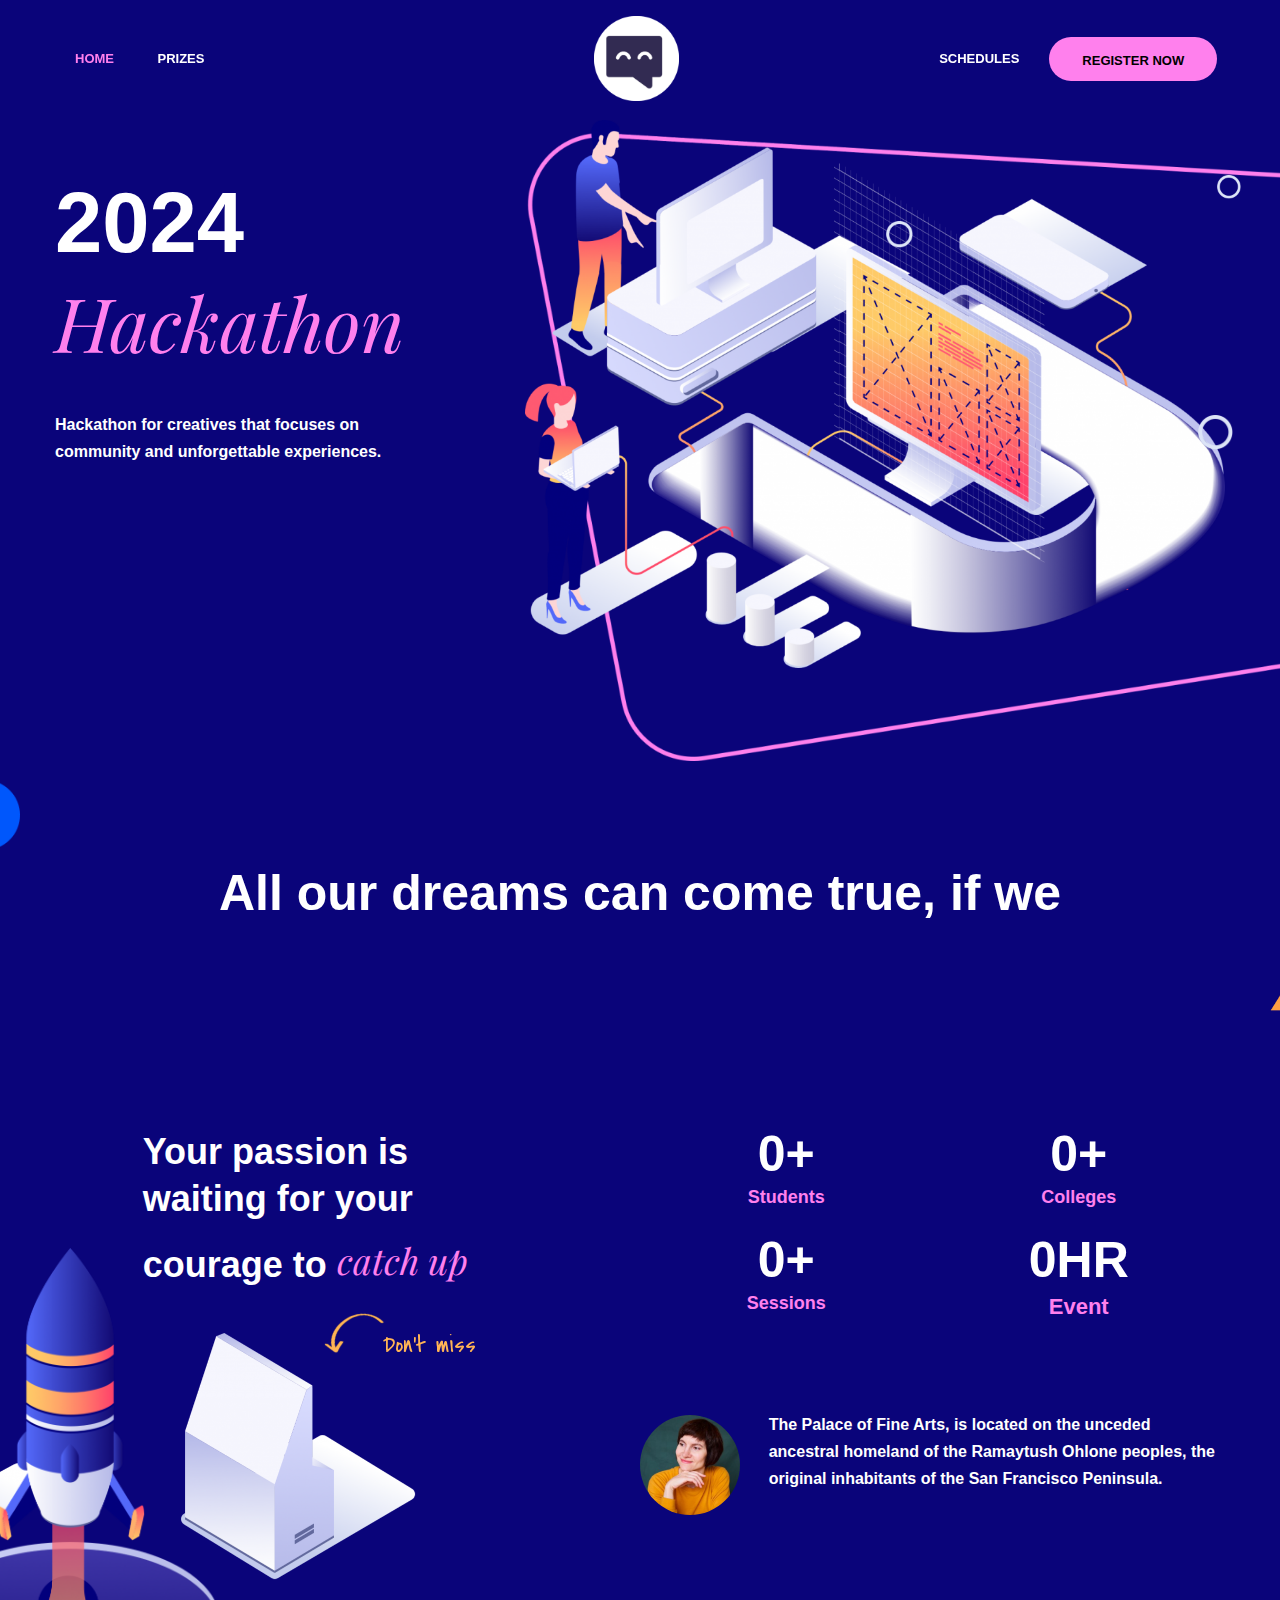
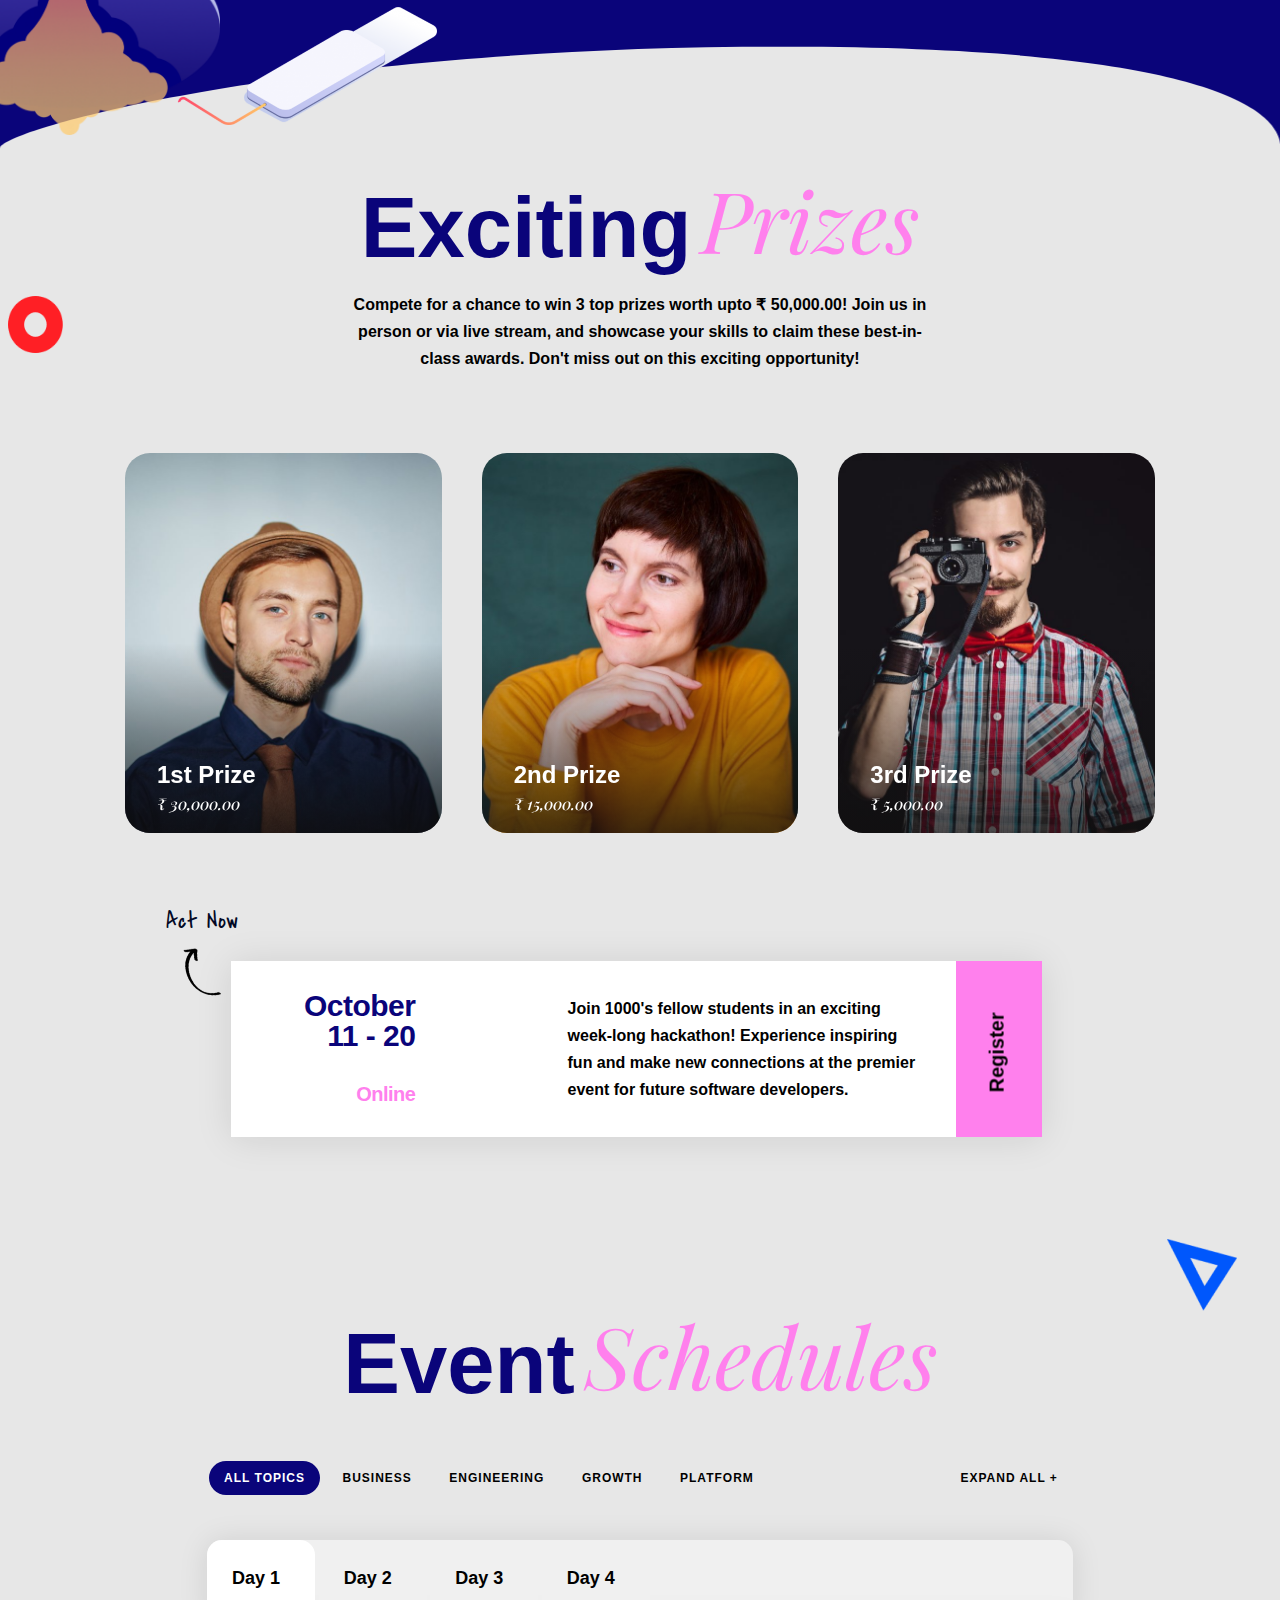
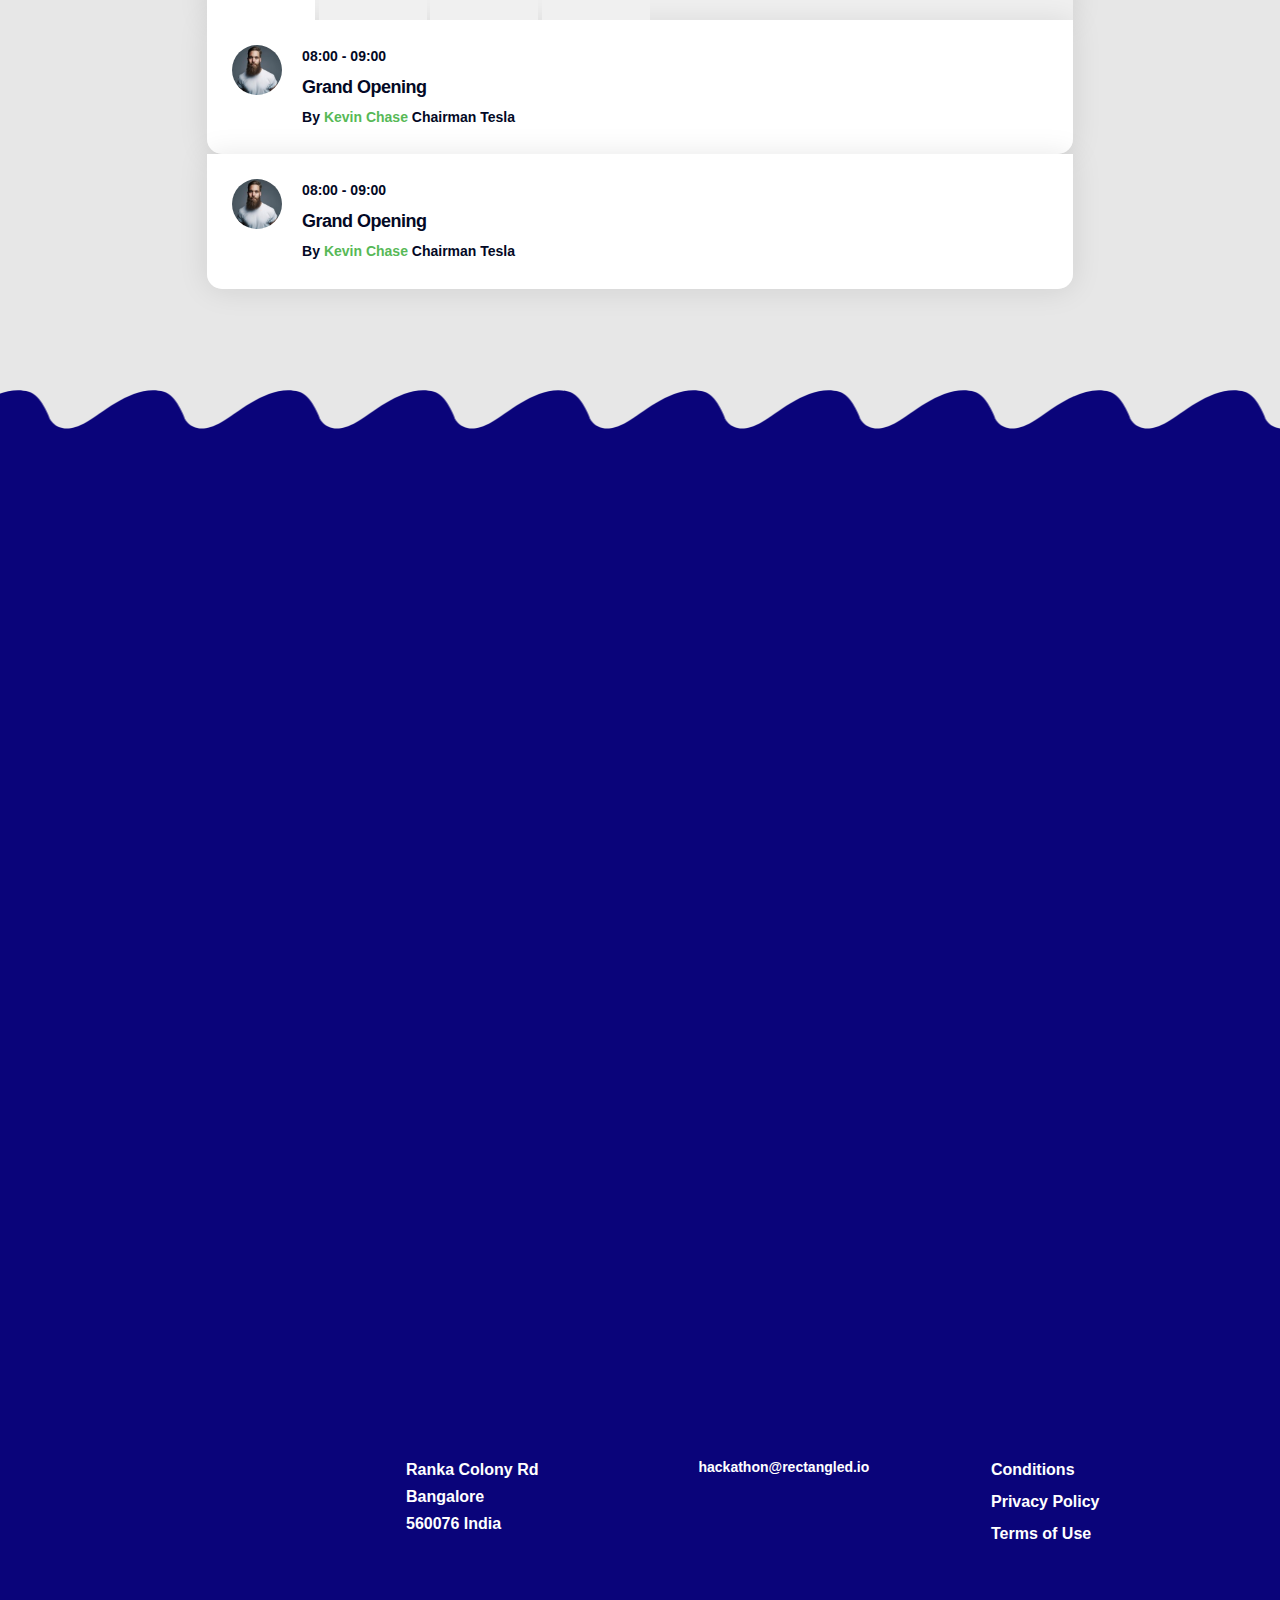
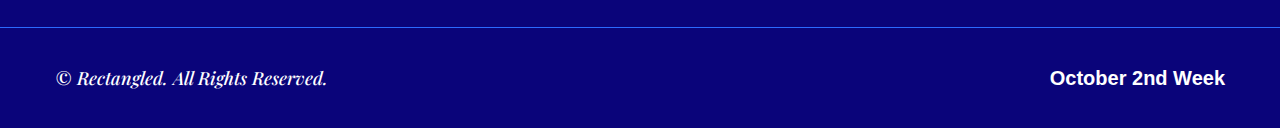
==== awards/index.html @ a9fa1aa8 "hackathon Pages" ====
<!DOCTYPE html>
<html lang="en-US" data-menu="leftalign">

<head>

	<link rel="profile" href="http://gmpg.org/xfn/11" />


	<title>Grand Conference | Design Awards Conference WordPress Theme &#8211; Just another Grand Conference | Event
		&amp; Conference WordPress Theme Sites site</title>
	<link rel="preload" as="style"
		href="https://fonts.googleapis.com/css?family=Roboto%3A100%2C100italic%2C200%2C200italic%2C300%2C300italic%2C400%2C400italic%2C500%2C500italic%2C600%2C600italic%2C700%2C700italic%2C800%2C800italic%2C900%2C900italic%7CRoboto%20Slab%3A100%2C100italic%2C200%2C200italic%2C300%2C300italic%2C400%2C400italic%2C500%2C500italic%2C600%2C600italic%2C700%2C700italic%2C800%2C800italic%2C900%2C900italic%7CPlayfair%20Display%3A100%2C100italic%2C200%2C200italic%2C300%2C300italic%2C400%2C400italic%2C500%2C500italic%2C600%2C600italic%2C700%2C700italic%2C800%2C800italic%2C900%2C900italic%7CCovered%20By%20Your%20Grace%3A100%2C100italic%2C200%2C200italic%2C300%2C300italic%2C400%2C400italic%2C500%2C500italic%2C600%2C600italic%2C700%2C700italic%2C800%2C800italic%2C900%2C900italic%7CPoppins%3A100%2C100italic%2C200%2C200italic%2C300%2C300italic%2C400%2C400italic%2C500%2C500italic%2C600%2C600italic%2C700%2C700italic%2C800%2C800italic%2C900%2C900italic&#038;display=swap" />
	<link rel="stylesheet"
		href="https://fonts.googleapis.com/css?family=Roboto%3A100%2C100italic%2C200%2C200italic%2C300%2C300italic%2C400%2C400italic%2C500%2C500italic%2C600%2C600italic%2C700%2C700italic%2C800%2C800italic%2C900%2C900italic%7CRoboto%20Slab%3A100%2C100italic%2C200%2C200italic%2C300%2C300italic%2C400%2C400italic%2C500%2C500italic%2C600%2C600italic%2C700%2C700italic%2C800%2C800italic%2C900%2C900italic%7CPlayfair%20Display%3A100%2C100italic%2C200%2C200italic%2C300%2C300italic%2C400%2C400italic%2C500%2C500italic%2C600%2C600italic%2C700%2C700italic%2C800%2C800italic%2C900%2C900italic%7CCovered%20By%20Your%20Grace%3A100%2C100italic%2C200%2C200italic%2C300%2C300italic%2C400%2C400italic%2C500%2C500italic%2C600%2C600italic%2C700%2C700italic%2C800%2C800italic%2C900%2C900italic%7CPoppins%3A100%2C100italic%2C200%2C200italic%2C300%2C300italic%2C400%2C400italic%2C500%2C500italic%2C600%2C600italic%2C700%2C700italic%2C800%2C800italic%2C900%2C900italic&#038;display=swap"
		media="print" onload="this.media='all'" /><noscript>
		<link rel="stylesheet"
			href="https://fonts.googleapis.com/css?family=Roboto%3A100%2C100italic%2C200%2C200italic%2C300%2C300italic%2C400%2C400italic%2C500%2C500italic%2C600%2C600italic%2C700%2C700italic%2C800%2C800italic%2C900%2C900italic%7CRoboto%20Slab%3A100%2C100italic%2C200%2C200italic%2C300%2C300italic%2C400%2C400italic%2C500%2C500italic%2C600%2C600italic%2C700%2C700italic%2C800%2C800italic%2C900%2C900italic%7CPlayfair%20Display%3A100%2C100italic%2C200%2C200italic%2C300%2C300italic%2C400%2C400italic%2C500%2C500italic%2C600%2C600italic%2C700%2C700italic%2C800%2C800italic%2C900%2C900italic%7CCovered%20By%20Your%20Grace%3A100%2C100italic%2C200%2C200italic%2C300%2C300italic%2C400%2C400italic%2C500%2C500italic%2C600%2C600italic%2C700%2C700italic%2C800%2C800italic%2C900%2C900italic%7CPoppins%3A100%2C100italic%2C200%2C200italic%2C300%2C300italic%2C400%2C400italic%2C500%2C500italic%2C600%2C600italic%2C700%2C700italic%2C800%2C800italic%2C900%2C900italic&#038;display=swap" />
		</noscript>
	<meta name='robots' content='max-image-preview:large' />
	<link href='https://fonts.gstatic.com' crossorigin rel='preconnect' />
	<link rel="alternate" type="application/rss+xml"
		title="Grand Conference | Design Awards Conference WordPress Theme &raquo; Feed"
		href="feed/" />
	<link rel="alternate" type="application/rss+xml"
		title="Grand Conference | Design Awards Conference WordPress Theme &raquo; Comments Feed"
		href="comments/feed/" />
	<meta charset="UTF-8" />
	<meta name="viewport" content="width=device-width, initial-scale=1, maximum-scale=1" />
	<meta name="format-detection" content="telephone=no">
	<style id='wp-emoji-styles-inline-css' type='text/css'>
		img.wp-smiley,
		img.emoji {
			display: inline !important;
			border: none !important;
			box-shadow: none !important;
			height: 1em !important;
			width: 1em !important;
			margin: 0 0.07em !important;
			vertical-align: -0.1em !important;
			background: none !important;
			padding: 0 !important;
		}
	</style>
	<style id='classic-theme-styles-inline-css' type='text/css'>
		/*! This file is auto-generated */
		.wp-block-button__link {
			color: #fff;
			background-color: #32373c;
			border-radius: 9999px;
			box-shadow: none;
			text-decoration: none;
			padding: calc(.667em + 2px) calc(1.333em + 2px);
			font-size: 1.125em
		}

		.wp-block-file__button {
			background: #32373c;
			color: #fff;
			text-decoration: none
		}
	</style>
	<link data-minify="1" rel='stylesheet' id='grandconference-reset-css-css'
		href='wp-content/cache/min/8/v5/awards/wp-content/themes/grandconference/css/reset.css?ver=1710823886'
		type='text/css' media='all' />
	<link data-minify="1" rel='stylesheet' id='grandconference-wordpress-css-css'
		href='wp-content/cache/min/8/v5/awards/wp-content/themes/grandconference/css/wordpress.css?ver=1710823886'
		type='text/css' media='all' />
	<link data-minify="1" rel='stylesheet' id='grandconference-animation-css-css'
		href='wp-content/cache/min/8/v5/awards/wp-content/themes/grandconference/css/animation.css?ver=1710823886'
		type='text/css' media='all' />
	<link data-minify="1" rel='stylesheet' id='ilightbox-css'
		href='wp-content/cache/min/8/v5/awards/wp-content/themes/grandconference/css/ilightbox/ilightbox.css?ver=1710823886'
		type='text/css' media='all' />
	<link data-minify="1" rel='stylesheet' id='grandconference-jqueryui-css'
		href='wp-content/cache/min/8/v5/awards/wp-content/themes/grandconference/css/jqueryui/custom.css?ver=1710823886'
		type='text/css' media='all' />
	<link rel='stylesheet' id='mediaelement-css'
		href='wp-includes/js/mediaelement/mediaelementplayer-legacy.min.css' type='text/css' media='all' />
	<link data-minify="1" rel='stylesheet' id='flexslider-css'
		href='wp-content/cache/min/8/v5/awards/wp-content/themes/grandconference/js/flexslider/flexslider.css?ver=1710823886'
		type='text/css' media='all' />
	<link data-minify="1" rel='stylesheet' id='tooltipster-css'
		href='wp-content/cache/min/8/v5/awards/wp-content/themes/grandconference/css/tooltipster.css?ver=1710823886'
		type='text/css' media='all' />
	<link data-minify="1" rel='stylesheet' id='odometer-theme-css'
		href='wp-content/cache/min/8/v5/awards/wp-content/themes/grandconference/css/odometer-theme-minimal.css?ver=1710823886'
		type='text/css' media='all' />
	<link data-minify="1" rel='stylesheet' id='grandconference-screen-css'
		href='wp-content/cache/min/8/v5/awards/wp-content/themes/grandconference/css/screen.css?ver=1710823886'
		type='text/css' media='all' />
	<link data-minify="1" rel='stylesheet' id='grandconference-leftalignmenu-css'
		href='wp-content/cache/min/8/v5/awards/wp-content/themes/grandconference/css/menus/leftalignmenu.css?ver=1710823886'
		type='text/css' media='all' />
	<link data-minify="1" rel='stylesheet' id='fontawesome-css'
		href='wp-content/cache/min/8/v5/awards/wp-content/themes/grandconference/css/font-awesome.min.css?ver=1710823886'
		type='text/css' media='all' />
	<link data-minify="1" rel='stylesheet' id='themify-icons-css'
		href='wp-content/cache/min/8/v5/awards/wp-content/themes/grandconference/css/themify-icons.css?ver=1710823886'
		type='text/css' media='all' />
	<link data-minify="1" rel='stylesheet' id='grandconference-custom-css-css'
		href='wp-content/cache/min/8/v5/awards/wp-content/uploads/sites/8/grandconference/custom-css.css?ver=1710823886'
		type='text/css' media='all' />
	<link rel='stylesheet' id='loftloader-lite-animation-css'
		href='wp-content/plugins/loftloader/assets/css/loftloader.min.css' type='text/css' media='all' />
	<link rel='stylesheet' id='elementor-frontend-css'
		href='wp-content/plugins/elementor/assets/css/frontend-lite.min.css' type='text/css' media='all' />
	<style id='elementor-frontend-inline-css' type='text/css'>
		.elementor-kit-4 {
			--e-global-color-primary: #6EC1E4;
			--e-global-color-secondary: #54595F;
			--e-global-color-text: #7A7A7A;
			--e-global-color-accent: #61CE70;
			--e-global-typography-primary-font-family: "Roboto";
			--e-global-typography-primary-font-weight: 600;
			--e-global-typography-secondary-font-family: "Roboto Slab";
			--e-global-typography-secondary-font-weight: 400;
			--e-global-typography-text-font-family: "Roboto";
			--e-global-typography-text-font-weight: 400;
			--e-global-typography-accent-font-family: "Roboto";
			--e-global-typography-accent-font-weight: 500;
		}

		.elementor-section.elementor-section-boxed>.elementor-container {
			max-width: 1170px;
		}

		.e-con {
			--container-max-width: 1170px;
		}

		.elementor-widget:not(:last-child) {
			margin-block-end: 20px;
		}

		.elementor-element {
			--widgets-spacing: 20px 20px;
		}

			{}

		#page_caption {
			display: var(--page-title-display);
		}

		@media(max-width:1024px) {
			.elementor-section.elementor-section-boxed>.elementor-container {
				max-width: 1024px;
			}

			.e-con {
				--container-max-width: 1024px;
			}
		}

		@media(max-width:767px) {
			.elementor-section.elementor-section-boxed>.elementor-container {
				max-width: 767px;
			}

			.e-con {
				--container-max-width: 767px;
			}
		}

		.elementor-2138 .elementor-element.elementor-element-7e6146a:not(.elementor-motion-effects-element-type-background),
		.elementor-2138 .elementor-element.elementor-element-7e6146a>.elementor-motion-effects-container>.elementor-motion-effects-layer {
			background-color: #0A047A;
		}

		.elementor-2138 .elementor-element.elementor-element-7e6146a {
			transition: background 0.3s, border 0.3s, border-radius 0.3s, box-shadow 0.3s;
			padding: 80px 0px 140px 0px;
		}

		.elementor-2138 .elementor-element.elementor-element-7e6146a>.elementor-background-overlay {
			transition: background 0.3s, border-radius 0.3s, opacity 0.3s;
		}

		.elementor-2138 .elementor-element.elementor-element-fe307e1>.elementor-element-populated {
			padding: 100px 0px 0px 0px;
		}

		.elementor-2138 .elementor-element.elementor-element-a6d42a4 .elementor-heading-title {
			color: #FFFFFF;
			font-family: "Spartan", Sans-serif;
			font-size: 85px;
			line-height: 1em;
		}

		.elementor-2138 .elementor-element.elementor-element-a6d42a4>.elementor-widget-container {
			margin: 0px 0px 0px 0px;
		}

		.elementor-2138 .elementor-element.elementor-element-c1ca9f0 .elementor-heading-title {
			color: #FF80ED;
			font-family: "Playfair Display", Sans-serif;
			font-size: 75px;
			font-weight: 400;
			font-style: italic;
			line-height: 1em;
		}

		.elementor-2138 .elementor-element.elementor-element-c1ca9f0>.elementor-widget-container {
			margin: 0px 0px 0px 0px;
		}

		.elementor-2138 .elementor-element.elementor-element-cfeff74 {
			color: #FFFFFF;
			font-family: "Spartan", Sans-serif;
			font-size: 16px;
			font-weight: 600;
		}

		.elementor-2138 .elementor-element.elementor-element-cfeff74>.elementor-widget-container {
			margin: 20px 0px 0px 0px;
		}

		.elementor-2138 .elementor-element.elementor-element-e69ed6c.elementor-column>.elementor-widget-wrap {
			justify-content: flex-end;
		}

		.elementor-2138 .elementor-element.elementor-element-e69ed6c>.elementor-element-populated {
			padding: 0px 0px 0px 0px;
		}

		.elementor-2138 .elementor-element.elementor-element-e7a4259 img {
			width: 35px;
		}

		.elementor-2138 .elementor-element.elementor-element-e7a4259 {
			width: auto;
			max-width: auto;
			top: 57%;
			z-index: 4;
		}

		body:not(.rtl) .elementor-2138 .elementor-element.elementor-element-e7a4259 {
			right: -1%;
		}

		body.rtl .elementor-2138 .elementor-element.elementor-element-e7a4259 {
			left: -1%;
		}

		.elementor-2138 .elementor-element.elementor-element-ee13578 img {
			width: 24px;
		}

		.elementor-2138 .elementor-element.elementor-element-ee13578 {
			width: auto;
			max-width: auto;
			top: 16%;
			z-index: 3;
		}

		body:not(.rtl) .elementor-2138 .elementor-element.elementor-element-ee13578 {
			right: -2%;
		}

		body.rtl .elementor-2138 .elementor-element.elementor-element-ee13578 {
			left: -2%;
		}

		.elementor-2138 .elementor-element.elementor-element-9eb8176 img {
			width: 27px;
		}

		.elementor-2138 .elementor-element.elementor-element-9eb8176 {
			width: auto;
			max-width: auto;
			top: 24%;
			z-index: 4;
		}

		body:not(.rtl) .elementor-2138 .elementor-element.elementor-element-9eb8176 {
			right: 40%;
		}

		body.rtl .elementor-2138 .elementor-element.elementor-element-9eb8176 {
			left: 40%;
		}

		.elementor-2138 .elementor-element.elementor-element-157f089 {
			text-align: right;
			width: auto;
			max-width: auto;
			z-index: 3;
		}

		.elementor-2138 .elementor-element.elementor-element-157f089 img {
			width: 700px;
		}

		.elementor-2138 .elementor-element.elementor-element-157f089>.elementor-widget-container {
			margin: 40px 0px 0px 0px;
		}

		.elementor-element.elementor-element-157f089 {
			transition-timing-function: cubic-bezier(0.230, 1.000, 0.320, 1.000) !important;
			transition-delay: 200ms !important;
		}

		.elementor-widget.elementor-element-157f089 {
			opacity: 0;
		}

		.elementor-2138 .elementor-element.elementor-element-a11bd85 img {
			width: 810px;
		}

		.elementor-2138 .elementor-element.elementor-element-a11bd85 {
			width: var(--container-widget-width, 115%);
			max-width: 115%;
			--container-widget-width: 115%;
			--container-widget-flex-grow: 0;
			top: 9%;
		}

		body:not(.rtl) .elementor-2138 .elementor-element.elementor-element-a11bd85 {
			right: -20%;
		}

		body.rtl .elementor-2138 .elementor-element.elementor-element-a11bd85 {
			left: -20%;
		}

		.elementor-element.elementor-element-a11bd85 {
			transition-timing-function: cubic-bezier(0.230, 1.000, 0.320, 1.000) !important;
			transition-delay: 0ms !important;
		}

		.elementor-widget.elementor-element-a11bd85 {
			opacity: 0;
		}

		.elementor-2138 .elementor-element.elementor-element-77890b4:not(.elementor-motion-effects-element-type-background),
		.elementor-2138 .elementor-element.elementor-element-77890b4>.elementor-motion-effects-container>.elementor-motion-effects-layer {
			background-color: #0A047A;
		}

		.elementor-2138 .elementor-element.elementor-element-77890b4 {
			transition: background 0.3s, border 0.3s, border-radius 0.3s, box-shadow 0.3s;
			padding: 60px 0px 100px 0px;
		}

		.elementor-2138 .elementor-element.elementor-element-77890b4>.elementor-background-overlay {
			transition: background 0.3s, border-radius 0.3s, opacity 0.3s;
		}

		.elementor-2138 .elementor-element.elementor-element-1326a22>.elementor-element-populated {
			padding: 0px 0px 0px 0px;
		}

		.elementor-2138 .elementor-element.elementor-element-03393ac .themegoods-animated-text {
			text-align: center;
		}

		.elementor-2138 .elementor-element.elementor-element-03393ac .themegoods-animated-text h1 {
			color: #FFFFFF;
		}

		.elementor-2138 .elementor-element.elementor-element-03393ac .themegoods-animated-text h2 {
			color: #FFFFFF;
		}

		.elementor-2138 .elementor-element.elementor-element-03393ac .themegoods-animated-text h3 {
			color: #FFFFFF;
		}

		.elementor-2138 .elementor-element.elementor-element-03393ac .themegoods-animated-text h4 {
			color: #FFFFFF;
		}

		.elementor-2138 .elementor-element.elementor-element-03393ac .themegoods-animated-text h5 {
			color: #FFFFFF;
		}

		.elementor-2138 .elementor-element.elementor-element-03393ac .themegoods-animated-text h6 {
			color: #FFFFFF;
		}

		.elementor-2138 .elementor-element.elementor-element-03393ac .themegoods-animated-text div {
			color: #FFFFFF;
		}

		.elementor-2138 .elementor-element.elementor-element-03393ac .themegoods-animated-text span {
			color: #FFFFFF;
		}

		.elementor-2138 .elementor-element.elementor-element-03393ac .themegoods-animated-text p {
			color: #FFFFFF;
		}

		.elementor-2138 .elementor-element.elementor-element-03393ac .themegoods-animated-text h1,
		.elementor-2138 .elementor-element.elementor-element-03393ac .themegoods-animated-text h2,
		.elementor-2138 .elementor-element.elementor-element-03393ac .themegoods-animated-text h3,
		.elementor-2138 .elementor-element.elementor-element-03393ac .themegoods-animated-text h4,
		.elementor-2138 .elementor-element.elementor-element-03393ac .themegoods-animated-text h5,
		.elementor-2138 .elementor-element.elementor-element-03393ac .themegoods-animated-text h6,
		.elementor-2138 .elementor-element.elementor-element-03393ac .themegoods-animated-text div,
		.elementor-2138 .elementor-element.elementor-element-03393ac .themegoods-animated-text span,
		.elementor-2138 .elementor-element.elementor-element-03393ac .themegoods-animated-text p {
			font-family: "Spartan", Sans-serif;
			font-size: 50px;
			font-weight: 700;
			line-height: 1em;
		}

		.elementor-2138 .elementor-element.elementor-element-40f0272 img {
			width: 70px;
		}

		.elementor-2138 .elementor-element.elementor-element-40f0272 {
			width: auto;
			max-width: auto;
			top: -55%;
			z-index: 4;
		}

		body:not(.rtl) .elementor-2138 .elementor-element.elementor-element-40f0272 {
			left: -9%;
		}

		body.rtl .elementor-2138 .elementor-element.elementor-element-40f0272 {
			right: -9%;
		}

		.elementor-2138 .elementor-element.elementor-element-54c6d58 .themegoods-animated-text {
			text-align: center;
		}

		.elementor-2138 .elementor-element.elementor-element-54c6d58 .themegoods-animated-text h1 {
			color: #FFFFFF;
		}

		.elementor-2138 .elementor-element.elementor-element-54c6d58 .themegoods-animated-text h2 {
			color: #FFFFFF;
		}

		.elementor-2138 .elementor-element.elementor-element-54c6d58 .themegoods-animated-text h3 {
			color: #FFFFFF;
		}

		.elementor-2138 .elementor-element.elementor-element-54c6d58 .themegoods-animated-text h4 {
			color: #FFFFFF;
		}

		.elementor-2138 .elementor-element.elementor-element-54c6d58 .themegoods-animated-text h5 {
			color: #FFFFFF;
		}

		.elementor-2138 .elementor-element.elementor-element-54c6d58 .themegoods-animated-text h6 {
			color: #FFFFFF;
		}

		.elementor-2138 .elementor-element.elementor-element-54c6d58 .themegoods-animated-text div {
			color: #FFFFFF;
		}

		.elementor-2138 .elementor-element.elementor-element-54c6d58 .themegoods-animated-text span {
			color: #FFFFFF;
		}

		.elementor-2138 .elementor-element.elementor-element-54c6d58 .themegoods-animated-text p {
			color: #FFFFFF;
		}

		.elementor-2138 .elementor-element.elementor-element-54c6d58 .themegoods-animated-text h1,
		.elementor-2138 .elementor-element.elementor-element-54c6d58 .themegoods-animated-text h2,
		.elementor-2138 .elementor-element.elementor-element-54c6d58 .themegoods-animated-text h3,
		.elementor-2138 .elementor-element.elementor-element-54c6d58 .themegoods-animated-text h4,
		.elementor-2138 .elementor-element.elementor-element-54c6d58 .themegoods-animated-text h5,
		.elementor-2138 .elementor-element.elementor-element-54c6d58 .themegoods-animated-text h6,
		.elementor-2138 .elementor-element.elementor-element-54c6d58 .themegoods-animated-text div,
		.elementor-2138 .elementor-element.elementor-element-54c6d58 .themegoods-animated-text span,
		.elementor-2138 .elementor-element.elementor-element-54c6d58 .themegoods-animated-text p {
			font-family: "Spartan", Sans-serif;
			font-size: 50px;
			font-weight: 700;
			line-height: 1.1em;
		}

		.elementor-2138 .elementor-element.elementor-element-6b0004f img {
			width: 60px;
		}

		.elementor-2138 .elementor-element.elementor-element-6b0004f {
			width: auto;
			max-width: auto;
			bottom: 11%;
		}

		body:not(.rtl) .elementor-2138 .elementor-element.elementor-element-6b0004f {
			right: -9%;
		}

		body.rtl .elementor-2138 .elementor-element.elementor-element-6b0004f {
			left: -9%;
		}

		.elementor-2138 .elementor-element.elementor-element-4f0098e img {
			width: 320px;
		}

		.elementor-2138 .elementor-element.elementor-element-4f0098e {
			width: auto;
			max-width: auto;
			top: 92%;
		}

		body:not(.rtl) .elementor-2138 .elementor-element.elementor-element-4f0098e {
			left: 25%;
		}

		body.rtl .elementor-2138 .elementor-element.elementor-element-4f0098e {
			right: 25%;
		}

		.elementor-element.elementor-element-4f0098e {
			transition-timing-function: cubic-bezier(0.230, 1.000, 0.320, 1.000) !important;
			transition-delay: 400ms !important;
		}

		.elementor-widget.elementor-element-4f0098e {
			opacity: 0;
		}

		.elementor-2138 .elementor-element.elementor-element-9d579b6:not(.elementor-motion-effects-element-type-background),
		.elementor-2138 .elementor-element.elementor-element-9d579b6>.elementor-motion-effects-container>.elementor-motion-effects-layer {
			background-color: #0A047A;
		}

		.elementor-2138 .elementor-element.elementor-element-9d579b6 {
			transition: background 0.3s, border 0.3s, border-radius 0.3s, box-shadow 0.3s;
			padding: 0px 0px 240px 0px;
		}

		.elementor-2138 .elementor-element.elementor-element-9d579b6>.elementor-background-overlay {
			transition: background 0.3s, border-radius 0.3s, opacity 0.3s;
		}

		.elementor-2138 .elementor-element.elementor-element-9d579b6>.elementor-shape-bottom .elementor-shape-fill {
			fill: #E7E7E7;
		}

		.elementor-2138 .elementor-element.elementor-element-9d579b6>.elementor-shape-bottom svg {
			width: calc(100% + 1.3px);
			height: 110px;
			transform: translateX(-50%) rotateY(180deg);
		}

		.elementor-2138 .elementor-element.elementor-element-8c91ffd>.elementor-element-populated {
			padding: 0% 20% 0% 15%;
		}

		.elementor-2138 .elementor-element.elementor-element-2fb472c .elementor-heading-title {
			color: #FFFFFF;
			font-family: "Spartan", Sans-serif;
			font-size: 36px;
			font-weight: 600;
			line-height: 1.3em;
		}

		.elementor-2138 .elementor-element.elementor-element-55361e4 img {
			width: 300px;
		}

		.elementor-2138 .elementor-element.elementor-element-55361e4 {
			width: auto;
			max-width: auto;
			top: 31%;
			z-index: 4;
		}

		body:not(.rtl) .elementor-2138 .elementor-element.elementor-element-55361e4 {
			left: -23%;
		}

		body.rtl .elementor-2138 .elementor-element.elementor-element-55361e4 {
			right: -23%;
		}

		.elementor-2138 .elementor-element.elementor-element-07ea78d .elementor-heading-title {
			color: #FFFFFF;
			font-family: "Spartan", Sans-serif;
			font-size: 36px;
			font-weight: 600;
			line-height: 1.3em;
		}

		.elementor-2138 .elementor-element.elementor-element-07ea78d {
			width: auto;
			max-width: auto;
		}

		.elementor-2138 .elementor-element.elementor-element-cdccd88 .elementor-heading-title {
			color: #FF80ED;
			font-family: "Playfair Display", Sans-serif;
			font-size: 36px;
			font-weight: 400;
			font-style: italic;
			line-height: 1em;
		}

		.elementor-2138 .elementor-element.elementor-element-cdccd88>.elementor-widget-container {
			margin: 0px 0px 0px 10px;
		}

		.elementor-2138 .elementor-element.elementor-element-cdccd88 {
			width: auto;
			max-width: auto;
		}

		.elementor-2138 .elementor-element.elementor-element-1136c70 img {
			width: 540px;
		}

		.elementor-2138 .elementor-element.elementor-element-1136c70 {
			width: auto;
			max-width: auto;
			top: 53%;
		}

		body:not(.rtl) .elementor-2138 .elementor-element.elementor-element-1136c70 {
			left: -27%;
		}

		body.rtl .elementor-2138 .elementor-element.elementor-element-1136c70 {
			right: -27%;
		}

		.elementor-2138 .elementor-element.elementor-element-3b1cb72 img {
			width: 35px;
		}

		.elementor-2138 .elementor-element.elementor-element-3b1cb72 {
			width: auto;
			max-width: auto;
			bottom: 39%;
		}

		body:not(.rtl) .elementor-2138 .elementor-element.elementor-element-3b1cb72 {
			right: 46%;
		}

		body.rtl .elementor-2138 .elementor-element.elementor-element-3b1cb72 {
			left: 46%;
		}

		.elementor-2138 .elementor-element.elementor-element-3b1cb72>.elementor-widget-container {
			--e-transform-rotateZ: 79deg;
		}

		.elementor-2138 .elementor-element.elementor-element-e42d3cd .elementor-heading-title {
			color: #FFB455;
			font-family: "Covered By Your Grace", Sans-serif;
			font-size: 24px;
			font-weight: 400;
		}

		.elementor-2138 .elementor-element.elementor-element-e42d3cd {
			width: auto;
			max-width: auto;
			bottom: 41%;
		}

		body:not(.rtl) .elementor-2138 .elementor-element.elementor-element-e42d3cd {
			right: 28%;
		}

		body.rtl .elementor-2138 .elementor-element.elementor-element-e42d3cd {
			left: 28%;
		}

		.elementor-2138 .elementor-element.elementor-element-28fed07>.elementor-element-populated {
			padding: 0px 0px 0px 0px;
		}

		.elementor-2138 .elementor-element.elementor-element-28cc27d>.elementor-element-populated {
			padding: 0px 0px 0px 0px;
		}

		.elementor-2138 .elementor-element.elementor-element-5ce838c .elementor-counter-number-wrapper {
			color: #FFFFFF;
			font-family: "Spartan", Sans-serif;
			font-size: 50px;
			font-weight: 700;
		}

		.elementor-2138 .elementor-element.elementor-element-5ce838c .elementor-counter-title {
			color: #FF80ED;
			font-family: "Spartan", Sans-serif;
			font-size: 18px;
			font-weight: 600;
			line-height: 2em;
		}

		.elementor-2138 .elementor-element.elementor-element-a382dba>.elementor-element-populated {
			padding: 0px 0px 0px 0px;
		}

		.elementor-2138 .elementor-element.elementor-element-483acb6 .elementor-counter-number-wrapper {
			color: #FFFFFF;
			font-family: "Spartan", Sans-serif;
			font-size: 50px;
			font-weight: 700;
		}

		.elementor-2138 .elementor-element.elementor-element-483acb6 .elementor-counter-title {
			color: #FF80ED;
			font-family: "Spartan", Sans-serif;
			font-size: 18px;
			font-weight: 600;
			line-height: 2em;
		}

		.elementor-2138 .elementor-element.elementor-element-f0c60e1 {
			margin-top: 20px;
			margin-bottom: 0px;
		}

		.elementor-2138 .elementor-element.elementor-element-6157784>.elementor-element-populated {
			padding: 0px 0px 0px 0px;
		}

		.elementor-2138 .elementor-element.elementor-element-b0669e4 .elementor-counter-number-wrapper {
			color: #FFFFFF;
			font-family: "Spartan", Sans-serif;
			font-size: 50px;
			font-weight: 700;
		}

		.elementor-2138 .elementor-element.elementor-element-b0669e4 .elementor-counter-title {
			color: #FF80ED;
			font-family: "Spartan", Sans-serif;
			font-size: 18px;
			font-weight: 600;
			line-height: 2em;
		}

		.elementor-2138 .elementor-element.elementor-element-d0ddd00>.elementor-element-populated {
			padding: 0px 0px 0px 0px;
		}

		.elementor-2138 .elementor-element.elementor-element-7faaf03 .elementor-counter-number-wrapper {
			color: #FFFFFF;
			font-family: "Spartan", Sans-serif;
			font-size: 50px;
			font-weight: 700;
		}

		.elementor-2138 .elementor-element.elementor-element-7faaf03 .elementor-counter-title {
			color: #FF80ED;
			font-family: "Spartan", Sans-serif;
			font-size: 22px;
			font-weight: 600;
			line-height: 2em;
		}

		.elementor-2138 .elementor-element.elementor-element-98ee9cc {
			margin-top: 20px;
			margin-bottom: 0px;
		}

		.elementor-2138 .elementor-element.elementor-element-21a15d4>.elementor-element-populated {
			padding: 0px 0px 0px 0px;
		}

		.elementor-2138 .elementor-element.elementor-element-278c706 {
			--divider-border-style: solid;
			--divider-color: #2B6AFF;
			--divider-border-width: 1px;
		}

		.elementor-2138 .elementor-element.elementor-element-278c706 .elementor-divider-separator {
			width: 100%;
		}

		.elementor-2138 .elementor-element.elementor-element-278c706 .elementor-divider {
			padding-top: 15px;
			padding-bottom: 15px;
		}

		.elementor-element.elementor-element-278c706 {
			transition-timing-function: cubic-bezier(0.230, 1.000, 0.320, 1.000) !important;
			transition-delay: 400ms !important;
		}

		.elementor-widget.elementor-element-278c706 {
			opacity: 0;
		}

		.elementor-2138 .elementor-element.elementor-element-eda0d26 {
			margin-top: 0px;
			margin-bottom: 0px;
		}

		.elementor-2138 .elementor-element.elementor-element-6ee0e31>.elementor-element-populated {
			padding: 35px 0px 0px 0px;
		}

		.elementor-2138 .elementor-element.elementor-element-4fa914c {
			text-align: left;
		}

		.elementor-2138 .elementor-element.elementor-element-4fa914c img {
			width: 100px;
		}

		.elementor-element.elementor-element-4fa914c {
			transition-timing-function: cubic-bezier(0.230, 1.000, 0.320, 1.000) !important;
			transition-delay: 500ms !important;
		}

		.elementor-widget.elementor-element-4fa914c {
			opacity: 0;
		}

		.elementor-2138 .elementor-element.elementor-element-4fa914c:not(.elementor-widget-image) .elementor-widget-container {
			-webkit-mask-image: url(wp-content/plugins/elementor/assets//mask-shapes/circle.svg );
			-webkit-mask-size: contain;
			-webkit-mask-position: center center;
			-webkit-mask-repeat: no-repeat;
		}

		.elementor-2138 .elementor-element.elementor-element-4fa914c.elementor-widget-image .elementor-widget-container img {
			-webkit-mask-image: url(wp-content/plugins/elementor/assets//mask-shapes/circle.svg );
			-webkit-mask-size: contain;
			-webkit-mask-position: center center;
			-webkit-mask-repeat: no-repeat;
		}

		.elementor-2138 .elementor-element.elementor-element-6abe981>.elementor-element-populated {
			padding: 0px 0px 0px 0px;
		}

		.elementor-2138 .elementor-element.elementor-element-277aa73 {
			color: #FFFFFF;
			font-family: "Spartan", Sans-serif;
			font-size: 16px;
			font-weight: 600;
		}

		.elementor-2138 .elementor-element.elementor-element-277aa73>.elementor-widget-container {
			margin: 20px 0px 0px 0px;
		}

		.elementor-element.elementor-element-277aa73 {
			transition-timing-function: cubic-bezier(0.230, 1.000, 0.320, 1.000) !important;
			transition-delay: 600ms !important;
		}

		.elementor-widget.elementor-element-277aa73 {
			opacity: 0;
		}

		.elementor-2138 .elementor-element.elementor-element-101e600:not(.elementor-motion-effects-element-type-background),
		.elementor-2138 .elementor-element.elementor-element-101e600>.elementor-motion-effects-container>.elementor-motion-effects-layer {
			background-color: #E7E7E7;
		}

		.elementor-2138 .elementor-element.elementor-element-101e600 {
			transition: background 0.3s, border 0.3s, border-radius 0.3s, box-shadow 0.3s;
			padding: 30px 0px 0px 0px;
		}

		.elementor-2138 .elementor-element.elementor-element-101e600>.elementor-background-overlay {
			transition: background 0.3s, border-radius 0.3s, opacity 0.3s;
		}

		.elementor-2138 .elementor-element.elementor-element-5dcec9e.elementor-column>.elementor-widget-wrap {
			justify-content: center;
		}

		.elementor-2138 .elementor-element.elementor-element-5dcec9e>.elementor-element-populated {
			margin: 0px 0px 0px 0px;
			--e-column-margin-right: 0px;
			--e-column-margin-left: 0px;
			padding: 0px 0px 0px 0px;
		}

		.elementor-2138 .elementor-element.elementor-element-7c8858e .elementor-heading-title {
			color: #0A047A;
			font-family: "Spartan", Sans-serif;
			font-size: 85px;
			line-height: 1em;
		}

		.elementor-2138 .elementor-element.elementor-element-7c8858e>.elementor-widget-container {
			margin: 0px 0px 0px 0px;
		}

		.elementor-2138 .elementor-element.elementor-element-7c8858e {
			width: auto;
			max-width: auto;
		}

		.elementor-2138 .elementor-element.elementor-element-e1a2d5e .elementor-heading-title {
			color: #FF80ED;
			font-family: "Playfair Display", Sans-serif;
			font-size: 85px;
			font-weight: 400;
			font-style: italic;
			line-height: 0.8em;
		}

		.elementor-2138 .elementor-element.elementor-element-e1a2d5e>.elementor-widget-container {
			margin: 0px 0px 0px 10px;
		}

		.elementor-2138 .elementor-element.elementor-element-e1a2d5e {
			width: auto;
			max-width: auto;
		}

		.elementor-2138 .elementor-element.elementor-element-aeee2a2 {
			text-align: center;
			color: #000000;
			font-family: "Spartan", Sans-serif;
			font-size: 16px;
			font-weight: 600;
		}

		.elementor-2138 .elementor-element.elementor-element-aeee2a2>.elementor-widget-container {
			margin: 0% 25% 0% 25%;
			padding: 10px 0px 0px 0px;
		}

		.elementor-2138 .elementor-element.elementor-element-0070b06 img {
			width: 55px;
		}

		.elementor-2138 .elementor-element.elementor-element-0070b06 {
			width: auto;
			max-width: auto;
			top: 16%;
			z-index: 3;
		}

		body:not(.rtl) .elementor-2138 .elementor-element.elementor-element-0070b06 {
			left: -4%;
		}

		body.rtl .elementor-2138 .elementor-element.elementor-element-0070b06 {
			right: -4%;
		}

		.elementor-2138 .elementor-element.elementor-element-70d9c04 .speaker-carousel-wrapper.style2 .item {
			height: 380px;
			border-radius: 25px;
		}

		.elementor-2138 .elementor-element.elementor-element-70d9c04 .speaker-carousel-image .speaker-carousel-image-overflow img {
			border-radius: 25px;
		}

		.elementor-2138 .elementor-element.elementor-element-70d9c04 .speaker-carousel-wrapper .speaker-carousel-title {
			font-family: "Spartan", Sans-serif;
			font-size: 24px;
			font-weight: 700;
			text-transform: none;
			line-height: 1.2em;
			color: #FFFFFF;
		}

		.elementor-2138 .elementor-element.elementor-element-70d9c04 .speaker-carousel-wrapper .speaker-carousel-subtitle {
			font-family: "Playfair Display", Sans-serif;
			font-size: 16px;
			font-style: italic;
			color: #FFFFFF;
		}

		.elementor-2138 .elementor-element.elementor-element-70d9c04 .speaker-carousel-wrapper .speaker-carousel-desc {
			color: #86868B;
		}

		.elementor-2138 .elementor-element.elementor-element-70d9c04 .speaker-carousel-wrapper .owl-carousel .owl-dots .owl-dot span {
			background: #cccccc;
		}

		.elementor-2138 .elementor-element.elementor-element-70d9c04 .speaker-carousel-wrapper .owl-carousel .owl-dots .owl-dot.active span {
			background: #000000;
		}

		.elementor-2138 .elementor-element.elementor-element-70d9c04>.elementor-widget-container {
			margin: 40px 0px 0px 0px;
		}

		.elementor-2138 .elementor-element.elementor-element-2c16957:not(.elementor-motion-effects-element-type-background),
		.elementor-2138 .elementor-element.elementor-element-2c16957>.elementor-motion-effects-container>.elementor-motion-effects-layer {
			background-color: #E7E7E7;
		}

		.elementor-2138 .elementor-element.elementor-element-2c16957 {
			transition: background 0.3s, border 0.3s, border-radius 0.3s, box-shadow 0.3s;
			padding: 80px 0px 40px 0px;
		}

		.elementor-2138 .elementor-element.elementor-element-2c16957>.elementor-background-overlay {
			transition: background 0.3s, border-radius 0.3s, opacity 0.3s;
		}

		.elementor-bc-flex-widget .elementor-2138 .elementor-element.elementor-element-1775eed.elementor-column .elementor-widget-wrap {
			align-items: center;
		}

		.elementor-2138 .elementor-element.elementor-element-1775eed.elementor-column.elementor-element[data-element_type="column"]>.elementor-widget-wrap.elementor-element-populated {
			align-content: center;
			align-items: center;
		}

		.elementor-2138 .elementor-element.elementor-element-1775eed>.elementor-element-populated {
			padding: 0px 0px 0px 0px;
		}

		.elementor-2138 .elementor-element.elementor-element-b01d6e7 img {
			width: 45px;
		}

		.elementor-2138 .elementor-element.elementor-element-b01d6e7 {
			width: auto;
			max-width: auto;
			bottom: 81%;
		}

		body:not(.rtl) .elementor-2138 .elementor-element.elementor-element-b01d6e7 {
			right: 3%;
		}

		body.rtl .elementor-2138 .elementor-element.elementor-element-b01d6e7 {
			left: 3%;
		}

		.elementor-2138 .elementor-element.elementor-element-b01d6e7>.elementor-widget-container {
			--e-transform-rotateZ: -80deg;
		}

		.elementor-2138 .elementor-element.elementor-element-76be8c4 .elementor-heading-title {
			color: #030925;
			font-family: "Covered By Your Grace", Sans-serif;
			font-size: 24px;
			font-weight: 400;
		}

		.elementor-2138 .elementor-element.elementor-element-76be8c4 {
			width: auto;
			max-width: auto;
			bottom: 116%;
		}

		body:not(.rtl) .elementor-2138 .elementor-element.elementor-element-76be8c4 {
			right: -4%;
		}

		body.rtl .elementor-2138 .elementor-element.elementor-element-76be8c4 {
			left: -4%;
		}

		.elementor-2138 .elementor-element.elementor-element-1d5697b>.elementor-element-populated {
			padding: 0px 0px 0px 0px;
		}

		.elementor-2138 .elementor-element.elementor-element-1fbf44e {
			box-shadow: 0px 2px 35px 0px rgba(0, 0, 0, 0.1);
		}

		.elementor-2138 .elementor-element.elementor-element-c2128d8:not(.elementor-motion-effects-element-type-background)>.elementor-widget-wrap,
		.elementor-2138 .elementor-element.elementor-element-c2128d8>.elementor-widget-wrap>.elementor-motion-effects-container>.elementor-motion-effects-layer {
			background-color: #FFFFFF;
		}

		.elementor-2138 .elementor-element.elementor-element-c2128d8>.elementor-element-populated {
			transition: background 0.3s, border 0.3s, border-radius 0.3s, box-shadow 0.3s;
			padding: 30px 30px 30px 30px;
		}

		.elementor-2138 .elementor-element.elementor-element-c2128d8>.elementor-element-populated>.elementor-background-overlay {
			transition: background 0.3s, border-radius 0.3s, opacity 0.3s;
		}

		.elementor-2138 .elementor-element.elementor-element-816c60b {
			text-align: right;
		}

		.elementor-2138 .elementor-element.elementor-element-816c60b .elementor-heading-title {
			color: #0A047A;
			font-family: "Spartan", Sans-serif;
			font-size: 30px;
			letter-spacing: -0.5px;
		}

		.elementor-2138 .elementor-element.elementor-element-d74c8df {
			text-align: right;
		}

		.elementor-2138 .elementor-element.elementor-element-d74c8df .elementor-heading-title {
			color: #FF80ED;
			font-family: "Spartan", Sans-serif;
			font-size: 20px;
			font-weight: 700;
			line-height: 1.3em;
			letter-spacing: -0.5px;
		}

		.elementor-2138 .elementor-element.elementor-element-d74c8df>.elementor-widget-container {
			margin: 10px 0px 0px 0px;
		}

		.elementor-bc-flex-widget .elementor-2138 .elementor-element.elementor-element-9b13870.elementor-column .elementor-widget-wrap {
			align-items: center;
		}

		.elementor-2138 .elementor-element.elementor-element-9b13870.elementor-column.elementor-element[data-element_type="column"]>.elementor-widget-wrap.elementor-element-populated {
			align-content: center;
			align-items: center;
		}

		.elementor-2138 .elementor-element.elementor-element-9b13870.elementor-column>.elementor-widget-wrap {
			justify-content: center;
		}

		.elementor-2138 .elementor-element.elementor-element-9b13870:not(.elementor-motion-effects-element-type-background)>.elementor-widget-wrap,
		.elementor-2138 .elementor-element.elementor-element-9b13870>.elementor-widget-wrap>.elementor-motion-effects-container>.elementor-motion-effects-layer {
			background-color: #FFFFFF;
		}

		.elementor-2138 .elementor-element.elementor-element-9b13870>.elementor-element-populated {
			transition: background 0.3s, border 0.3s, border-radius 0.3s, box-shadow 0.3s;
			padding: 0px 0px 0px 0px;
		}

		.elementor-2138 .elementor-element.elementor-element-9b13870>.elementor-element-populated>.elementor-background-overlay {
			transition: background 0.3s, border-radius 0.3s, opacity 0.3s;
		}

		.elementor-2138 .elementor-element.elementor-element-7e6d586 img {
			width: 50px;
		}

		.elementor-bc-flex-widget .elementor-2138 .elementor-element.elementor-element-8cce96d.elementor-column .elementor-widget-wrap {
			align-items: center;
		}

		.elementor-2138 .elementor-element.elementor-element-8cce96d.elementor-column.elementor-element[data-element_type="column"]>.elementor-widget-wrap.elementor-element-populated {
			align-content: center;
			align-items: center;
		}

		.elementor-2138 .elementor-element.elementor-element-8cce96d:not(.elementor-motion-effects-element-type-background)>.elementor-widget-wrap,
		.elementor-2138 .elementor-element.elementor-element-8cce96d>.elementor-widget-wrap>.elementor-motion-effects-container>.elementor-motion-effects-layer {
			background-color: #FFFFFF;
		}

		.elementor-2138 .elementor-element.elementor-element-8cce96d>.elementor-element-populated {
			transition: background 0.3s, border 0.3s, border-radius 0.3s, box-shadow 0.3s;
			padding: 0px 30px 0px 30px;
		}

		.elementor-2138 .elementor-element.elementor-element-8cce96d>.elementor-element-populated>.elementor-background-overlay {
			transition: background 0.3s, border-radius 0.3s, opacity 0.3s;
		}

		.elementor-2138 .elementor-element.elementor-element-05abdbe .elementor-heading-title {
			color: #000000;
			font-family: "Spartan", Sans-serif;
			font-size: 16px;
			font-weight: 600;
			line-height: 1.7em;
		}

		.elementor-2138 .elementor-element.elementor-element-05abdbe {
			width: auto;
			max-width: auto;
		}

		.elementor-bc-flex-widget .elementor-2138 .elementor-element.elementor-element-bacbc66.elementor-column .elementor-widget-wrap {
			align-items: center;
		}

		.elementor-2138 .elementor-element.elementor-element-bacbc66.elementor-column.elementor-element[data-element_type="column"]>.elementor-widget-wrap.elementor-element-populated {
			align-content: center;
			align-items: center;
		}

		.elementor-2138 .elementor-element.elementor-element-bacbc66.elementor-column>.elementor-widget-wrap {
			justify-content: center;
		}

		.elementor-2138 .elementor-element.elementor-element-bacbc66:not(.elementor-motion-effects-element-type-background)>.elementor-widget-wrap,
		.elementor-2138 .elementor-element.elementor-element-bacbc66>.elementor-widget-wrap>.elementor-motion-effects-container>.elementor-motion-effects-layer {
			background-color: #FF80ED;
		}

		.elementor-2138 .elementor-element.elementor-element-bacbc66>.elementor-element-populated {
			transition: background 0.3s, border 0.3s, border-radius 0.3s, box-shadow 0.3s;
			margin: 0px 0px 0px 0px;
			--e-column-margin-right: 0px;
			--e-column-margin-left: 0px;
			padding: 0px 0px 0px 0px;
		}

		.elementor-2138 .elementor-element.elementor-element-bacbc66>.elementor-element-populated>.elementor-background-overlay {
			transition: background 0.3s, border-radius 0.3s, opacity 0.3s;
		}

		.elementor-2138 .elementor-element.elementor-element-c832dce .elementor-button {
			font-family: "Spartan", Sans-serif;
			font-size: 20px;
			font-weight: 700;
			text-transform: none;
			fill: #000000;
			color: #000000;
			background-color: #02010100;
			padding: 0px 0px 0px 0px;
		}

		.elementor-2138 .elementor-element.elementor-element-c832dce .elementor-button:hover,
		.elementor-2138 .elementor-element.elementor-element-c832dce .elementor-button:focus {
			color: #FFFFFF;
		}

		.elementor-2138 .elementor-element.elementor-element-c832dce .elementor-button:hover svg,
		.elementor-2138 .elementor-element.elementor-element-c832dce .elementor-button:focus svg {
			fill: #FFFFFF;
		}

		.elementor-2138 .elementor-element.elementor-element-c832dce>.elementor-widget-container {
			--e-transform-rotateZ: -90deg;
		}

		.elementor-2138 .elementor-element.elementor-element-ece2231:not(.elementor-motion-effects-element-type-background),
		.elementor-2138 .elementor-element.elementor-element-ece2231>.elementor-motion-effects-container>.elementor-motion-effects-layer {
			background-color: #E7E7E7;
		}

		.elementor-2138 .elementor-element.elementor-element-ece2231 {
			transition: background 0.3s, border 0.3s, border-radius 0.3s, box-shadow 0.3s;
			padding: 0px 0px 120px 0px;
		}

		.elementor-2138 .elementor-element.elementor-element-ece2231>.elementor-background-overlay {
			transition: background 0.3s, border-radius 0.3s, opacity 0.3s;
		}

		.elementor-2138 .elementor-element.elementor-element-ece2231>.elementor-shape-bottom .elementor-shape-fill {
			fill: #0A047A;
		}

		.elementor-2138 .elementor-element.elementor-element-ece2231>.elementor-shape-bottom svg {
			height: 51px;
			transform: translateX(-50%) rotateY(180deg);
		}

		.elementor-2138 .elementor-element.elementor-element-f76a57a.elementor-column>.elementor-widget-wrap {
			justify-content: center;
		}

		.elementor-2138 .elementor-element.elementor-element-f76a57a>.elementor-element-populated {
			padding: 0px 0px 0px 0px;
		}

		.elementor-2138 .elementor-element.elementor-element-3e69e24 img {
			width: 75%;
		}

		.elementor-2138 .elementor-element.elementor-element-3e69e24>.elementor-widget-container {
			margin: 0px 0px 100px 0px;
		}

		.elementor-2138 .elementor-element.elementor-element-5b6ddea img {
			width: 70px;
		}

		.elementor-2138 .elementor-element.elementor-element-5b6ddea {
			width: auto;
			max-width: auto;
			bottom: 82%;
		}

		body:not(.rtl) .elementor-2138 .elementor-element.elementor-element-5b6ddea {
			right: -1%;
		}

		body.rtl .elementor-2138 .elementor-element.elementor-element-5b6ddea {
			left: -1%;
		}

		.elementor-2138 .elementor-element.elementor-element-1d4e0b1 img {
			width: 70px;
		}

		.elementor-2138 .elementor-element.elementor-element-1d4e0b1 {
			width: auto;
			max-width: auto;
			top: 10%;
			z-index: 4;
		}

		body:not(.rtl) .elementor-2138 .elementor-element.elementor-element-1d4e0b1 {
			left: -7%;
		}

		body.rtl .elementor-2138 .elementor-element.elementor-element-1d4e0b1 {
			right: -7%;
		}

		.elementor-2138 .elementor-element.elementor-element-aac3011 .elementor-heading-title {
			color: #0A047A;
			font-family: "Spartan", Sans-serif;
			font-size: 85px;
			line-height: 1em;
		}

		.elementor-2138 .elementor-element.elementor-element-aac3011>.elementor-widget-container {
			margin: 0px 0px 0px 0px;
		}

		.elementor-2138 .elementor-element.elementor-element-aac3011 {
			width: auto;
			max-width: auto;
		}

		.elementor-2138 .elementor-element.elementor-element-decf6aa .elementor-heading-title {
			color: #FF80ED;
			font-family: "Playfair Display", Sans-serif;
			font-size: 85px;
			font-weight: 400;
			font-style: italic;
			line-height: 0.8em;
		}

		.elementor-2138 .elementor-element.elementor-element-decf6aa>.elementor-widget-container {
			margin: 0px 0px 0px 10px;
		}

		.elementor-2138 .elementor-element.elementor-element-decf6aa {
			width: auto;
			max-width: auto;
		}

		.elementor-2138 .elementor-element.elementor-element-7dcb2e3 .session-tab-wrapper .scheduleday_wrapper li.scheduleday_title h4 {
			font-family: "Spartan", Sans-serif;
			font-size: 18px;
			font-weight: 800;
			font-style: normal;
		}

		.elementor-2138 .elementor-element.elementor-element-7dcb2e3 .session-tab-wrapper .scheduleday_wrapper li.scheduleday_title h4,
		.elementor-2138 .elementor-element.elementor-element-7dcb2e3 .session-tab-wrapper .scheduleday_wrapper li.scheduleday_title .scheduleday_title_icon span {
			color: #000000;
		}

		.elementor-2138 .elementor-element.elementor-element-7dcb2e3 .scheduleday_wrapper li.scheduleday_title,
		.elementor-2138 .elementor-element.elementor-element-7dcb2e3 .scheduleday_wrapper.tab {
			background: #F0F0F0;
		}

		.elementor-2138 .elementor-element.elementor-element-7dcb2e3 .scheduleday_wrapper li.scheduleday_title {
			border-color: transparent;
		}

		.elementor-2138 .elementor-element.elementor-element-7dcb2e3 .session-tab-wrapper .scheduleday_wrapper li.scheduleday_title.active h4,
		.elementor-2138 .elementor-element.elementor-element-7dcb2e3 .session-tab-wrapper .scheduleday_wrapper li.scheduleday_title.active .scheduleday_title_icon span {
			color: #000000;
		}

		.elementor-2138 .elementor-element.elementor-element-7dcb2e3 .scheduleday_wrapper li.scheduleday_title.active {
			background: #FFFFFF;
		}

		.elementor-2138 .elementor-element.elementor-element-7dcb2e3 .scheduleday_wrapper.tab li.scheduleday_title.active {
			border-color: transparent;
		}

		.elementor-2138 .elementor-element.elementor-element-7dcb2e3 .scheduleday_wrapper li.scheduleday_title,
		.elementor-2138 .elementor-element.elementor-element-7dcb2e3 .scheduleday_wrapper,
		.elementor-2138 .elementor-element.elementor-element-7dcb2e3 .scheduleday_wrapper li .session_content_wrapper {
			border-radius: 15px 15px 15px 15px;
		}

		.elementor-2138 .elementor-element.elementor-element-7dcb2e3 .session-tab-wrapper .scheduleday_wrapper li .session_content h6 {
			font-family: "Spartan", Sans-serif;
			font-size: 18px;
			font-weight: 700;
			text-transform: none;
			font-style: normal;
			letter-spacing: -0.5px;
			color: #030925;
		}

		.elementor-2138 .elementor-element.elementor-element-7dcb2e3 .session-tab-wrapper .scheduleday_wrapper li .expandable,
		.elementor-2138 .elementor-element.elementor-element-7dcb2e3 .session-tab-wrapper .scheduleday_wrapper li .session_content_wrapper {
			background: #ffffff;
		}

		.elementor-2138 .elementor-element.elementor-element-7dcb2e3 .session-tab-wrapper .scheduleday_wrapper li .session_location {
			border-color: #e1e1e1;
		}

		.elementor-2138 .elementor-element.elementor-element-7dcb2e3 .session-tab-wrapper .scheduleday_wrapper li {
			font-family: "Spartan", Sans-serif;
			font-size: 14px;
			font-weight: 600;
			color: #030925;
		}

		.elementor-2138 .elementor-element.elementor-element-7dcb2e3 .session-tab-wrapper .scheduleday_wrapper li a {
			color: #57B957;
		}

		.elementor-2138 .elementor-element.elementor-element-7dcb2e3 .session-tab-wrapper .scheduleday_wrapper li a:hover {
			color: #030925;
		}

		.elementor-2138 .elementor-element.elementor-element-7dcb2e3 .session-tab-wrapper .session_filters li a,
		.elementor-2138 .elementor-element.elementor-element-7dcb2e3 .session-tab-wrapper a.session_expand_all {
			font-family: "Spartan", Sans-serif;
			font-size: 12px;
			font-weight: 700;
			text-transform: uppercase;
			color: #000000;
		}

		.elementor-2138 .elementor-element.elementor-element-7dcb2e3 .session-tab-wrapper .session_filters li a:hover {
			color: #ffffff;
			background-color: #0A047A;
		}

		.elementor-2138 .elementor-element.elementor-element-7dcb2e3 .session-tab-wrapper .session_filters li a.active {
			color: #ffffff;
			background-color: #0A047A;
		}

		.elementor-2138 .elementor-element.elementor-element-7dcb2e3 .session-tab-wrapper .session_filters li a {
			border-radius: 25px 25px 25px 25px;
		}

		.elementor-2138 .elementor-element.elementor-element-7dcb2e3>.elementor-widget-container {
			margin: 0% 13% 0% 13%;
		}

		.elementor-2138 .elementor-element.elementor-element-717f8f9:not(.elementor-motion-effects-element-type-background),
		.elementor-2138 .elementor-element.elementor-element-717f8f9>.elementor-motion-effects-container>.elementor-motion-effects-layer {
			background-color: #0A047A;
		}

		.elementor-2138 .elementor-element.elementor-element-717f8f9 {
			transition: background 0.3s, border 0.3s, border-radius 0.3s, box-shadow 0.3s;
			padding: 100px 0px 40px 0px;
		}

		.elementor-2138 .elementor-element.elementor-element-717f8f9>.elementor-background-overlay {
			transition: background 0.3s, border-radius 0.3s, opacity 0.3s;
		}

		.elementor-2138 .elementor-element.elementor-element-e7f627a>.elementor-element-populated {
			padding: 0px 0px 0px 0px;
		}

		.elementor-2138 .elementor-element.elementor-element-847d722 .themegoods-animated-text {
			text-align: center;
		}

		.elementor-2138 .elementor-element.elementor-element-847d722 .themegoods-animated-text h1 {
			color: #FFFFFF;
		}

		.elementor-2138 .elementor-element.elementor-element-847d722 .themegoods-animated-text h2 {
			color: #FFFFFF;
		}

		.elementor-2138 .elementor-element.elementor-element-847d722 .themegoods-animated-text h3 {
			color: #FFFFFF;
		}

		.elementor-2138 .elementor-element.elementor-element-847d722 .themegoods-animated-text h4 {
			color: #FFFFFF;
		}

		.elementor-2138 .elementor-element.elementor-element-847d722 .themegoods-animated-text h5 {
			color: #FFFFFF;
		}

		.elementor-2138 .elementor-element.elementor-element-847d722 .themegoods-animated-text h6 {
			color: #FFFFFF;
		}

		.elementor-2138 .elementor-element.elementor-element-847d722 .themegoods-animated-text div {
			color: #FFFFFF;
		}

		.elementor-2138 .elementor-element.elementor-element-847d722 .themegoods-animated-text span {
			color: #FFFFFF;
		}

		.elementor-2138 .elementor-element.elementor-element-847d722 .themegoods-animated-text p {
			color: #FFFFFF;
		}

		.elementor-2138 .elementor-element.elementor-element-847d722 .themegoods-animated-text h1,
		.elementor-2138 .elementor-element.elementor-element-847d722 .themegoods-animated-text h2,
		.elementor-2138 .elementor-element.elementor-element-847d722 .themegoods-animated-text h3,
		.elementor-2138 .elementor-element.elementor-element-847d722 .themegoods-animated-text h4,
		.elementor-2138 .elementor-element.elementor-element-847d722 .themegoods-animated-text h5,
		.elementor-2138 .elementor-element.elementor-element-847d722 .themegoods-animated-text h6,
		.elementor-2138 .elementor-element.elementor-element-847d722 .themegoods-animated-text div,
		.elementor-2138 .elementor-element.elementor-element-847d722 .themegoods-animated-text span,
		.elementor-2138 .elementor-element.elementor-element-847d722 .themegoods-animated-text p {
			font-family: "Spartan", Sans-serif;
			font-size: 50px;
			font-weight: 700;
			line-height: 1em;
		}

		.elementor-2138 .elementor-element.elementor-element-af065a5 .themegoods-animated-text {
			text-align: center;
		}

		.elementor-2138 .elementor-element.elementor-element-af065a5 .themegoods-animated-text h1 {
			color: #FFFFFF;
		}

		.elementor-2138 .elementor-element.elementor-element-af065a5 .themegoods-animated-text h2 {
			color: #FFFFFF;
		}

		.elementor-2138 .elementor-element.elementor-element-af065a5 .themegoods-animated-text h3 {
			color: #FFFFFF;
		}

		.elementor-2138 .elementor-element.elementor-element-af065a5 .themegoods-animated-text h4 {
			color: #FFFFFF;
		}

		.elementor-2138 .elementor-element.elementor-element-af065a5 .themegoods-animated-text h5 {
			color: #FFFFFF;
		}

		.elementor-2138 .elementor-element.elementor-element-af065a5 .themegoods-animated-text h6 {
			color: #FFFFFF;
		}

		.elementor-2138 .elementor-element.elementor-element-af065a5 .themegoods-animated-text div {
			color: #FFFFFF;
		}

		.elementor-2138 .elementor-element.elementor-element-af065a5 .themegoods-animated-text span {
			color: #FFFFFF;
		}

		.elementor-2138 .elementor-element.elementor-element-af065a5 .themegoods-animated-text p {
			color: #FFFFFF;
		}

		.elementor-2138 .elementor-element.elementor-element-af065a5 .themegoods-animated-text h1,
		.elementor-2138 .elementor-element.elementor-element-af065a5 .themegoods-animated-text h2,
		.elementor-2138 .elementor-element.elementor-element-af065a5 .themegoods-animated-text h3,
		.elementor-2138 .elementor-element.elementor-element-af065a5 .themegoods-animated-text h4,
		.elementor-2138 .elementor-element.elementor-element-af065a5 .themegoods-animated-text h5,
		.elementor-2138 .elementor-element.elementor-element-af065a5 .themegoods-animated-text h6,
		.elementor-2138 .elementor-element.elementor-element-af065a5 .themegoods-animated-text div,
		.elementor-2138 .elementor-element.elementor-element-af065a5 .themegoods-animated-text span,
		.elementor-2138 .elementor-element.elementor-element-af065a5 .themegoods-animated-text p {
			font-family: "Spartan", Sans-serif;
			font-size: 50px;
			font-weight: 700;
			line-height: 1.15em;
		}

		.elementor-2138 .elementor-element.elementor-element-12bf541 .themegoods-animated-text {
			text-align: center;
		}

		.elementor-2138 .elementor-element.elementor-element-12bf541 .themegoods-animated-text h1 {
			color: #FFFFFF;
		}

		.elementor-2138 .elementor-element.elementor-element-12bf541 .themegoods-animated-text h2 {
			color: #FFFFFF;
		}

		.elementor-2138 .elementor-element.elementor-element-12bf541 .themegoods-animated-text h3 {
			color: #FFFFFF;
		}

		.elementor-2138 .elementor-element.elementor-element-12bf541 .themegoods-animated-text h4 {
			color: #FFFFFF;
		}

		.elementor-2138 .elementor-element.elementor-element-12bf541 .themegoods-animated-text h5 {
			color: #FFFFFF;
		}

		.elementor-2138 .elementor-element.elementor-element-12bf541 .themegoods-animated-text h6 {
			color: #FFFFFF;
		}

		.elementor-2138 .elementor-element.elementor-element-12bf541 .themegoods-animated-text div {
			color: #FFFFFF;
		}

		.elementor-2138 .elementor-element.elementor-element-12bf541 .themegoods-animated-text span {
			color: #FFFFFF;
		}

		.elementor-2138 .elementor-element.elementor-element-12bf541 .themegoods-animated-text p {
			color: #FFFFFF;
		}

		.elementor-2138 .elementor-element.elementor-element-12bf541 .themegoods-animated-text h1,
		.elementor-2138 .elementor-element.elementor-element-12bf541 .themegoods-animated-text h2,
		.elementor-2138 .elementor-element.elementor-element-12bf541 .themegoods-animated-text h3,
		.elementor-2138 .elementor-element.elementor-element-12bf541 .themegoods-animated-text h4,
		.elementor-2138 .elementor-element.elementor-element-12bf541 .themegoods-animated-text h5,
		.elementor-2138 .elementor-element.elementor-element-12bf541 .themegoods-animated-text h6,
		.elementor-2138 .elementor-element.elementor-element-12bf541 .themegoods-animated-text div,
		.elementor-2138 .elementor-element.elementor-element-12bf541 .themegoods-animated-text span,
		.elementor-2138 .elementor-element.elementor-element-12bf541 .themegoods-animated-text p {
			font-family: "Spartan", Sans-serif;
			font-size: 50px;
			font-weight: 700;
			line-height: 1.1em;
		}

		.elementor-2138 .elementor-element.elementor-element-f2bb88b img {
			width: 200px;
		}

		.elementor-2138 .elementor-element.elementor-element-f2bb88b {
			width: auto;
			max-width: auto;
			top: 21%;
		}

		body:not(.rtl) .elementor-2138 .elementor-element.elementor-element-f2bb88b {
			left: 28%;
		}

		body.rtl .elementor-2138 .elementor-element.elementor-element-f2bb88b {
			right: 28%;
		}

		.elementor-element.elementor-element-f2bb88b {
			transition-timing-function: cubic-bezier(0.230, 1.000, 0.320, 1.000) !important;
			transition-delay: 400ms !important;
		}

		.elementor-widget.elementor-element-f2bb88b {
			opacity: 0;
		}

		.elementor-2138 .elementor-element.elementor-element-07bd2fb:not(.elementor-motion-effects-element-type-background),
		.elementor-2138 .elementor-element.elementor-element-07bd2fb>.elementor-motion-effects-container>.elementor-motion-effects-layer {
			background-color: #0A047A;
		}

		.elementor-2138 .elementor-element.elementor-element-07bd2fb {
			transition: background 0.3s, border 0.3s, border-radius 0.3s, box-shadow 0.3s;
			margin-top: 0px;
			margin-bottom: 0px;
			padding: 0% 15% 0% 15%;
		}

		.elementor-2138 .elementor-element.elementor-element-07bd2fb>.elementor-background-overlay {
			transition: background 0.3s, border-radius 0.3s, opacity 0.3s;
		}

		.elementor-bc-flex-widget .elementor-2138 .elementor-element.elementor-element-0f0f457.elementor-column .elementor-widget-wrap {
			align-items: center;
		}

		.elementor-2138 .elementor-element.elementor-element-0f0f457.elementor-column.elementor-element[data-element_type="column"]>.elementor-widget-wrap.elementor-element-populated {
			align-content: center;
			align-items: center;
		}

		.elementor-2138 .elementor-element.elementor-element-0f0f457.elementor-column>.elementor-widget-wrap {
			justify-content: center;
		}

		.elementor-2138 .elementor-element.elementor-element-0f0f457>.elementor-element-populated {
			padding: 0px 0px 0px 0px;
		}

		.elementor-2138 .elementor-element.elementor-element-7b814a6 img {
			width: 40px;
		}

		.elementor-2138 .elementor-element.elementor-element-7b814a6>.elementor-widget-container {
			margin: 0px 0px 0px 0px;
		}

		.elementor-2138 .elementor-element.elementor-element-7b814a6 {
			width: auto;
			max-width: auto;
			z-index: 2;
		}

		.elementor-element.elementor-element-7b814a6 {
			transition-timing-function: cubic-bezier(0.230, 1.000, 0.320, 1.000) !important;
			transition-delay: 0ms !important;
		}

		.elementor-widget.elementor-element-7b814a6 {
			opacity: 0;
		}

		.elementor-bc-flex-widget .elementor-2138 .elementor-element.elementor-element-d3b8eb4.elementor-column .elementor-widget-wrap {
			align-items: center;
		}

		.elementor-2138 .elementor-element.elementor-element-d3b8eb4.elementor-column.elementor-element[data-element_type="column"]>.elementor-widget-wrap.elementor-element-populated {
			align-content: center;
			align-items: center;
		}

		.elementor-2138 .elementor-element.elementor-element-d3b8eb4.elementor-column>.elementor-widget-wrap {
			justify-content: center;
		}

		.elementor-2138 .elementor-element.elementor-element-d3b8eb4>.elementor-element-populated {
			padding: 0px 0px 0px 0px;
		}

		.elementor-2138 .elementor-element.elementor-element-8eacde4 img {
			width: 100px;
		}

		.elementor-2138 .elementor-element.elementor-element-8eacde4>.elementor-widget-container {
			margin: 0px 0px 0px 0px;
		}

		.elementor-2138 .elementor-element.elementor-element-8eacde4 {
			width: auto;
			max-width: auto;
			z-index: 2;
		}

		.elementor-element.elementor-element-8eacde4 {
			transition-timing-function: cubic-bezier(0.230, 1.000, 0.320, 1.000) !important;
			transition-delay: 50ms !important;
		}

		.elementor-widget.elementor-element-8eacde4 {
			opacity: 0;
		}

		.elementor-bc-flex-widget .elementor-2138 .elementor-element.elementor-element-93a75f9.elementor-column .elementor-widget-wrap {
			align-items: center;
		}

		.elementor-2138 .elementor-element.elementor-element-93a75f9.elementor-column.elementor-element[data-element_type="column"]>.elementor-widget-wrap.elementor-element-populated {
			align-content: center;
			align-items: center;
		}

		.elementor-2138 .elementor-element.elementor-element-93a75f9.elementor-column>.elementor-widget-wrap {
			justify-content: center;
		}

		.elementor-2138 .elementor-element.elementor-element-93a75f9>.elementor-element-populated {
			padding: 0px 0px 0px 0px;
		}

		.elementor-2138 .elementor-element.elementor-element-cfa7d7a img {
			width: 45px;
		}

		.elementor-2138 .elementor-element.elementor-element-cfa7d7a>.elementor-widget-container {
			margin: 0px 0px 0px 0px;
		}

		.elementor-2138 .elementor-element.elementor-element-cfa7d7a {
			width: auto;
			max-width: auto;
			z-index: 2;
		}

		.elementor-element.elementor-element-cfa7d7a {
			transition-timing-function: cubic-bezier(0.230, 1.000, 0.320, 1.000) !important;
			transition-delay: 100ms !important;
		}

		.elementor-widget.elementor-element-cfa7d7a {
			opacity: 0;
		}

		.elementor-bc-flex-widget .elementor-2138 .elementor-element.elementor-element-22d082f.elementor-column .elementor-widget-wrap {
			align-items: center;
		}

		.elementor-2138 .elementor-element.elementor-element-22d082f.elementor-column.elementor-element[data-element_type="column"]>.elementor-widget-wrap.elementor-element-populated {
			align-content: center;
			align-items: center;
		}

		.elementor-2138 .elementor-element.elementor-element-22d082f.elementor-column>.elementor-widget-wrap {
			justify-content: center;
		}

		.elementor-2138 .elementor-element.elementor-element-22d082f>.elementor-element-populated {
			padding: 0px 0px 0px 0px;
		}

		.elementor-2138 .elementor-element.elementor-element-5de9756 img {
			width: 120px;
		}

		.elementor-2138 .elementor-element.elementor-element-5de9756>.elementor-widget-container {
			margin: 0px 0px 0px 0px;
		}

		.elementor-2138 .elementor-element.elementor-element-5de9756 {
			width: auto;
			max-width: auto;
			z-index: 2;
		}

		.elementor-element.elementor-element-5de9756 {
			transition-timing-function: cubic-bezier(0.230, 1.000, 0.320, 1.000) !important;
			transition-delay: 150ms !important;
		}

		.elementor-widget.elementor-element-5de9756 {
			opacity: 0;
		}

		.elementor-bc-flex-widget .elementor-2138 .elementor-element.elementor-element-fc9f910.elementor-column .elementor-widget-wrap {
			align-items: center;
		}

		.elementor-2138 .elementor-element.elementor-element-fc9f910.elementor-column.elementor-element[data-element_type="column"]>.elementor-widget-wrap.elementor-element-populated {
			align-content: center;
			align-items: center;
		}

		.elementor-2138 .elementor-element.elementor-element-fc9f910.elementor-column>.elementor-widget-wrap {
			justify-content: center;
		}

		.elementor-2138 .elementor-element.elementor-element-fc9f910>.elementor-element-populated {
			padding: 0px 0px 0px 0px;
		}

		.elementor-2138 .elementor-element.elementor-element-4ce231d img {
			width: 130px;
		}

		.elementor-2138 .elementor-element.elementor-element-4ce231d>.elementor-widget-container {
			margin: 0px 0px 0px 0px;
		}

		.elementor-2138 .elementor-element.elementor-element-4ce231d {
			width: auto;
			max-width: auto;
			z-index: 2;
		}

		.elementor-element.elementor-element-4ce231d {
			transition-timing-function: cubic-bezier(0.230, 1.000, 0.320, 1.000) !important;
			transition-delay: 200ms !important;
		}

		.elementor-widget.elementor-element-4ce231d {
			opacity: 0;
		}

		.elementor-2138 .elementor-element.elementor-element-0b462dd:not(.elementor-motion-effects-element-type-background),
		.elementor-2138 .elementor-element.elementor-element-0b462dd>.elementor-motion-effects-container>.elementor-motion-effects-layer {
			background-color: #0A047A;
		}

		.elementor-2138 .elementor-element.elementor-element-0b462dd {
			transition: background 0.3s, border 0.3s, border-radius 0.3s, box-shadow 0.3s;
			padding: 80px 0px 0px 0px;
		}

		.elementor-2138 .elementor-element.elementor-element-0b462dd>.elementor-background-overlay {
			transition: background 0.3s, border-radius 0.3s, opacity 0.3s;
		}

		.elementor-2138 .elementor-element.elementor-element-d09f4e6:not(.elementor-motion-effects-element-type-background)>.elementor-widget-wrap,
		.elementor-2138 .elementor-element.elementor-element-d09f4e6>.elementor-widget-wrap>.elementor-motion-effects-container>.elementor-motion-effects-layer {
			background-color: #EAEAEA;
		}

		.elementor-2138 .elementor-element.elementor-element-d09f4e6>.elementor-element-populated,
		.elementor-2138 .elementor-element.elementor-element-d09f4e6>.elementor-element-populated>.elementor-background-overlay,
		.elementor-2138 .elementor-element.elementor-element-d09f4e6>.elementor-background-slideshow {
			border-radius: 25px 0px 0px 25px;
		}

		.elementor-2138 .elementor-element.elementor-element-d09f4e6>.elementor-element-populated {
			transition: background 0.3s, border 0.3s, border-radius 0.3s, box-shadow 0.3s;
			padding: 60px 60px 60px 60px;
		}

		.elementor-2138 .elementor-element.elementor-element-d09f4e6>.elementor-element-populated>.elementor-background-overlay {
			transition: background 0.3s, border-radius 0.3s, opacity 0.3s;
		}

		.elementor-element.elementor-element-d09f4e6 {
			transition-timing-function: cubic-bezier(0.230, 1.000, 0.320, 1.000) !important;
			transition-delay: 100ms !important;
		}

		.elementor-widget.elementor-element-d09f4e6 {
			opacity: 0;
		}

		.elementor-2138 .elementor-element.elementor-element-39938be {
			text-align: left;
			width: auto;
			max-width: auto;
		}

		.elementor-2138 .elementor-element.elementor-element-39938be img {
			width: 80px;
		}

		.elementor-2138 .elementor-element.elementor-element-bf2d071 {
			text-align: left;
		}

		.elementor-2138 .elementor-element.elementor-element-bf2d071 .elementor-heading-title {
			color: #0A047A;
			font-family: "Spartan", Sans-serif;
			font-size: 40px;
			line-height: 1.2em;
		}

		.elementor-2138 .elementor-element.elementor-element-bf2d071>.elementor-widget-container {
			margin: 20px 0px 0px 0px;
		}

		.elementor-2138 .elementor-element.elementor-element-34ffa18 {
			text-align: left;
			color: #000000;
			font-family: "Spartan", Sans-serif;
			font-size: 16px;
			font-weight: 600;
		}

		.elementor-2138 .elementor-element.elementor-element-34ffa18>.elementor-widget-container {
			margin: 0% 0% 0% 0%;
			padding: 10px 0px 0px 0px;
		}

		.elementor-2138 .elementor-element.elementor-element-b2d4e21 .elementor-button {
			font-family: "Spartan", Sans-serif;
			font-size: 13px;
			font-weight: 700;
			text-transform: uppercase;
			fill: #000000;
			color: #000000;
			background-color: #FF80ED;
			border-radius: 50px 50px 50px 50px;
			padding: 17px 33px 14px 33px;
		}

		.elementor-2138 .elementor-element.elementor-element-b2d4e21 .elementor-button:hover,
		.elementor-2138 .elementor-element.elementor-element-b2d4e21 .elementor-button:focus {
			color: #FFFFFF;
			background-color: #0A047A;
		}

		.elementor-2138 .elementor-element.elementor-element-b2d4e21 .elementor-button:hover svg,
		.elementor-2138 .elementor-element.elementor-element-b2d4e21 .elementor-button:focus svg {
			fill: #FFFFFF;
		}

		.elementor-2138 .elementor-element.elementor-element-b2d4e21>.elementor-widget-container {
			margin: 20px 0px 0px 0px;
		}

		.elementor-2138 .elementor-element.elementor-element-b2d4e21 {
			width: auto;
			max-width: auto;
		}

		.elementor-2138 .elementor-element.elementor-element-23e1143:not(.elementor-motion-effects-element-type-background)>.elementor-widget-wrap,
		.elementor-2138 .elementor-element.elementor-element-23e1143>.elementor-widget-wrap>.elementor-motion-effects-container>.elementor-motion-effects-layer {
			background-color: #FFFFFF;
		}

		.elementor-2138 .elementor-element.elementor-element-23e1143>.elementor-element-populated,
		.elementor-2138 .elementor-element.elementor-element-23e1143>.elementor-element-populated>.elementor-background-overlay,
		.elementor-2138 .elementor-element.elementor-element-23e1143>.elementor-background-slideshow {
			border-radius: 0px 25px 25px 0px;
		}

		.elementor-2138 .elementor-element.elementor-element-23e1143>.elementor-element-populated {
			transition: background 0.3s, border 0.3s, border-radius 0.3s, box-shadow 0.3s;
			padding: 60px 60px 60px 60px;
		}

		.elementor-2138 .elementor-element.elementor-element-23e1143>.elementor-element-populated>.elementor-background-overlay {
			transition: background 0.3s, border-radius 0.3s, opacity 0.3s;
		}

		.elementor-element.elementor-element-23e1143 {
			transition-timing-function: cubic-bezier(0.230, 1.000, 0.320, 1.000) !important;
			transition-delay: 200ms !important;
		}

		.elementor-widget.elementor-element-23e1143 {
			opacity: 0;
		}

		.elementor-2138 .elementor-element.elementor-element-97c430c {
			text-align: left;
			width: auto;
			max-width: auto;
		}

		.elementor-2138 .elementor-element.elementor-element-97c430c img {
			width: 80px;
		}

		.elementor-2138 .elementor-element.elementor-element-43b631e {
			text-align: left;
		}

		.elementor-2138 .elementor-element.elementor-element-43b631e .elementor-heading-title {
			color: #0A047A;
			font-family: "Spartan", Sans-serif;
			font-size: 40px;
			line-height: 1.2em;
		}

		.elementor-2138 .elementor-element.elementor-element-43b631e>.elementor-widget-container {
			margin: 20px 0px 0px 0px;
		}

		.elementor-2138 .elementor-element.elementor-element-64626f6 {
			text-align: left;
			color: #000000;
			font-family: "Spartan", Sans-serif;
			font-size: 16px;
			font-weight: 600;
		}

		.elementor-2138 .elementor-element.elementor-element-64626f6>.elementor-widget-container {
			margin: 0% 0% 0% 0%;
			padding: 10px 0px 0px 0px;
		}

		.elementor-2138 .elementor-element.elementor-element-4a6b54d .elementor-button {
			font-family: "Spartan", Sans-serif;
			font-size: 13px;
			font-weight: 700;
			text-transform: uppercase;
			fill: #000000;
			color: #000000;
			background-color: #FF80ED;
			border-radius: 50px 50px 50px 50px;
			padding: 17px 33px 14px 33px;
		}

		.elementor-2138 .elementor-element.elementor-element-4a6b54d .elementor-button:hover,
		.elementor-2138 .elementor-element.elementor-element-4a6b54d .elementor-button:focus {
			color: #FFFFFF;
			background-color: #0A047A;
		}

		.elementor-2138 .elementor-element.elementor-element-4a6b54d .elementor-button:hover svg,
		.elementor-2138 .elementor-element.elementor-element-4a6b54d .elementor-button:focus svg {
			fill: #FFFFFF;
		}

		.elementor-2138 .elementor-element.elementor-element-4a6b54d>.elementor-widget-container {
			margin: 20px 0px 0px 0px;
		}

		.elementor-2138 .elementor-element.elementor-element-4a6b54d {
			width: auto;
			max-width: auto;
		}

		@media(max-width:1024px) {
			.elementor-2138 .elementor-element.elementor-element-7e6146a {
				padding: 80px 0px 80px 0px;
			}

			.elementor-2138 .elementor-element.elementor-element-fe307e1>.elementor-element-populated {
				padding: 60px 0px 0px 0px;
			}

			.elementor-2138 .elementor-element.elementor-element-a6d42a4 .elementor-heading-title {
				font-size: 45px;
				line-height: 1.1em;
			}

			.elementor-2138 .elementor-element.elementor-element-c1ca9f0 .elementor-heading-title {
				font-size: 45px;
			}

			.elementor-2138 .elementor-element.elementor-element-cfeff74 {
				text-align: left;
			}

			.elementor-2138 .elementor-element.elementor-element-cfeff74>.elementor-widget-container {
				margin: 10px 0px 0px 0px;
			}

			.elementor-2138 .elementor-element.elementor-element-e7a4259 img {
				width: 16px;
			}

			.elementor-2138 .elementor-element.elementor-element-ee13578 img {
				width: 17px;
			}

			.elementor-2138 .elementor-element.elementor-element-9eb8176 img {
				width: 20px;
			}

			.elementor-2138 .elementor-element.elementor-element-157f089 img {
				width: 443px;
			}

			.elementor-2138 .elementor-element.elementor-element-77890b4 {
				padding: 40px 0px 80px 0px;
			}

			.elementor-2138 .elementor-element.elementor-element-03393ac .themegoods-animated-text h1,
			.elementor-2138 .elementor-element.elementor-element-03393ac .themegoods-animated-text h2,
			.elementor-2138 .elementor-element.elementor-element-03393ac .themegoods-animated-text h3,
			.elementor-2138 .elementor-element.elementor-element-03393ac .themegoods-animated-text h4,
			.elementor-2138 .elementor-element.elementor-element-03393ac .themegoods-animated-text h5,
			.elementor-2138 .elementor-element.elementor-element-03393ac .themegoods-animated-text h6,
			.elementor-2138 .elementor-element.elementor-element-03393ac .themegoods-animated-text div,
			.elementor-2138 .elementor-element.elementor-element-03393ac .themegoods-animated-text span,
			.elementor-2138 .elementor-element.elementor-element-03393ac .themegoods-animated-text p {
				font-size: 30px;
			}

			.elementor-2138 .elementor-element.elementor-element-40f0272 img {
				width: 45px;
			}

			.elementor-2138 .elementor-element.elementor-element-54c6d58 .themegoods-animated-text h1,
			.elementor-2138 .elementor-element.elementor-element-54c6d58 .themegoods-animated-text h2,
			.elementor-2138 .elementor-element.elementor-element-54c6d58 .themegoods-animated-text h3,
			.elementor-2138 .elementor-element.elementor-element-54c6d58 .themegoods-animated-text h4,
			.elementor-2138 .elementor-element.elementor-element-54c6d58 .themegoods-animated-text h5,
			.elementor-2138 .elementor-element.elementor-element-54c6d58 .themegoods-animated-text h6,
			.elementor-2138 .elementor-element.elementor-element-54c6d58 .themegoods-animated-text div,
			.elementor-2138 .elementor-element.elementor-element-54c6d58 .themegoods-animated-text span,
			.elementor-2138 .elementor-element.elementor-element-54c6d58 .themegoods-animated-text p {
				font-size: 30px;
			}

			.elementor-2138 .elementor-element.elementor-element-6b0004f img {
				width: 45px;
			}

			body:not(.rtl) .elementor-2138 .elementor-element.elementor-element-6b0004f {
				right: -55%;
			}

			body.rtl .elementor-2138 .elementor-element.elementor-element-6b0004f {
				left: -55%;
			}

			.elementor-2138 .elementor-element.elementor-element-6b0004f {
				bottom: -18%;
			}

			.elementor-2138 .elementor-element.elementor-element-4f0098e img {
				width: 200px;
			}

			body:not(.rtl) .elementor-2138 .elementor-element.elementor-element-4f0098e {
				left: 25%;
			}

			body.rtl .elementor-2138 .elementor-element.elementor-element-4f0098e {
				right: 25%;
			}

			.elementor-2138 .elementor-element.elementor-element-4f0098e {
				top: 85%;
			}

			.elementor-2138 .elementor-element.elementor-element-9d579b6>.elementor-shape-bottom svg {
				height: 88px;
			}

			.elementor-2138 .elementor-element.elementor-element-9d579b6 {
				padding: 0px 0px 180px 0px;
			}

			.elementor-2138 .elementor-element.elementor-element-8c91ffd>.elementor-element-populated {
				padding: 0% 0% 0% 0%;
			}

			.elementor-2138 .elementor-element.elementor-element-2fb472c .elementor-heading-title {
				font-size: 30px;
			}

			.elementor-2138 .elementor-element.elementor-element-55361e4 img {
				width: 200px;
			}

			body:not(.rtl) .elementor-2138 .elementor-element.elementor-element-55361e4 {
				left: -16%;
			}

			body.rtl .elementor-2138 .elementor-element.elementor-element-55361e4 {
				right: -16%;
			}

			.elementor-2138 .elementor-element.elementor-element-55361e4 {
				top: 51%;
			}

			.elementor-2138 .elementor-element.elementor-element-07ea78d .elementor-heading-title {
				font-size: 30px;
			}

			.elementor-2138 .elementor-element.elementor-element-cdccd88 .elementor-heading-title {
				font-size: 30px;
			}

			.elementor-2138 .elementor-element.elementor-element-3b1cb72 img {
				width: 40px;
			}

			body:not(.rtl) .elementor-2138 .elementor-element.elementor-element-3b1cb72 {
				right: 51%;
			}

			body.rtl .elementor-2138 .elementor-element.elementor-element-3b1cb72 {
				left: 51%;
			}

			.elementor-2138 .elementor-element.elementor-element-3b1cb72 {
				bottom: 54%;
			}

			.elementor-2138 .elementor-element.elementor-element-3b1cb72>.elementor-widget-container {
				--e-transform-rotateZ: 62deg;
			}

			body:not(.rtl) .elementor-2138 .elementor-element.elementor-element-e42d3cd {
				right: 21%;
			}

			body.rtl .elementor-2138 .elementor-element.elementor-element-e42d3cd {
				left: 21%;
			}

			.elementor-2138 .elementor-element.elementor-element-e42d3cd {
				bottom: 61%;
			}

			.elementor-2138 .elementor-element.elementor-element-5ce838c .elementor-counter-number-wrapper {
				font-size: 45px;
			}

			.elementor-2138 .elementor-element.elementor-element-5ce838c .elementor-counter-title {
				font-size: 18px;
			}

			.elementor-2138 .elementor-element.elementor-element-483acb6 .elementor-counter-number-wrapper {
				font-size: 45px;
			}

			.elementor-2138 .elementor-element.elementor-element-483acb6 .elementor-counter-title {
				font-size: 18px;
			}

			.elementor-2138 .elementor-element.elementor-element-b0669e4 .elementor-counter-number-wrapper {
				font-size: 45px;
			}

			.elementor-2138 .elementor-element.elementor-element-b0669e4 .elementor-counter-title {
				font-size: 18px;
			}

			.elementor-2138 .elementor-element.elementor-element-7faaf03 .elementor-counter-number-wrapper {
				font-size: 45px;
			}

			.elementor-2138 .elementor-element.elementor-element-7faaf03 .elementor-counter-title {
				font-size: 18px;
			}

			.elementor-2138 .elementor-element.elementor-element-4fa914c img {
				width: 80px;
			}

			.elementor-2138 .elementor-element.elementor-element-277aa73 {
				text-align: left;
			}

			.elementor-2138 .elementor-element.elementor-element-101e600 {
				padding: 20px 0px 0px 0px;
			}

			.elementor-2138 .elementor-element.elementor-element-7c8858e .elementor-heading-title {
				font-size: 50px;
			}

			.elementor-2138 .elementor-element.elementor-element-e1a2d5e .elementor-heading-title {
				font-size: 50px;
			}

			.elementor-2138 .elementor-element.elementor-element-aeee2a2 {
				text-align: center;
			}

			.elementor-2138 .elementor-element.elementor-element-aeee2a2>.elementor-widget-container {
				margin: 0% 10% 0% 10%;
			}

			.elementor-2138 .elementor-element.elementor-element-0070b06 img {
				width: 47px;
			}

			.elementor-2138 .elementor-element.elementor-element-70d9c04 .speaker-carousel-wrapper .speaker-carousel-title {
				font-size: 20px;
			}

			.elementor-2138 .elementor-element.elementor-element-70d9c04 .speaker-carousel-wrapper .speaker-carousel-subtitle {
				font-size: 14px;
			}

			.elementor-2138 .elementor-element.elementor-element-2c16957 {
				padding: 20px 0px 0px 0px;
			}

			.elementor-2138 .elementor-element.elementor-element-1775eed>.elementor-element-populated {
				padding: 0px 0px 0px 30px;
			}

			.elementor-2138 .elementor-element.elementor-element-b01d6e7 img {
				width: 40px;
			}

			body:not(.rtl) .elementor-2138 .elementor-element.elementor-element-b01d6e7 {
				right: 5%;
			}

			body.rtl .elementor-2138 .elementor-element.elementor-element-b01d6e7 {
				left: 5%;
			}

			.elementor-2138 .elementor-element.elementor-element-b01d6e7 {
				bottom: 85%;
			}

			.elementor-2138 .elementor-element.elementor-element-b01d6e7>.elementor-widget-container {
				--e-transform-rotateZ: -86deg;
			}

			body:not(.rtl) .elementor-2138 .elementor-element.elementor-element-76be8c4 {
				right: -2%;
			}

			body.rtl .elementor-2138 .elementor-element.elementor-element-76be8c4 {
				left: -2%;
			}

			.elementor-2138 .elementor-element.elementor-element-76be8c4 {
				bottom: 113%;
			}

			.elementor-2138 .elementor-element.elementor-element-1d5697b>.elementor-element-populated {
				padding: 0px 30px 0px 0px;
			}

			.elementor-2138 .elementor-element.elementor-element-c2128d8>.elementor-element-populated {
				padding: 20px 20px 20px 20px;
			}

			.elementor-2138 .elementor-element.elementor-element-816c60b .elementor-heading-title {
				font-size: 26px;
			}

			.elementor-2138 .elementor-element.elementor-element-d74c8df .elementor-heading-title {
				font-size: 16px;
			}

			.elementor-2138 .elementor-element.elementor-element-8cce96d>.elementor-element-populated {
				padding: 20px 20px 20px 20px;
			}

			.elementor-2138 .elementor-element.elementor-element-05abdbe .elementor-heading-title {
				font-size: 14px;
			}

			.elementor-2138 .elementor-element.elementor-element-bacbc66>.elementor-element-populated {
				padding: 30px 0px 0px 0px;
			}

			.elementor-2138 .elementor-element.elementor-element-ece2231 {
				padding: 40px 0px 60px 0px;
			}

			.elementor-2138 .elementor-element.elementor-element-3e69e24 img {
				width: 95%;
			}

			.elementor-2138 .elementor-element.elementor-element-5b6ddea img {
				width: 45px;
			}

			body:not(.rtl) .elementor-2138 .elementor-element.elementor-element-5b6ddea {
				right: -55%;
			}

			body.rtl .elementor-2138 .elementor-element.elementor-element-5b6ddea {
				left: -55%;
			}

			.elementor-2138 .elementor-element.elementor-element-5b6ddea {
				bottom: -18%;
			}

			.elementor-2138 .elementor-element.elementor-element-1d4e0b1 img {
				width: 45px;
			}

			.elementor-2138 .elementor-element.elementor-element-aac3011 .elementor-heading-title {
				font-size: 50px;
			}

			.elementor-2138 .elementor-element.elementor-element-decf6aa .elementor-heading-title {
				font-size: 50px;
			}

			.elementor-2138 .elementor-element.elementor-element-7dcb2e3 .session-tab-wrapper .scheduleday_wrapper li.scheduleday_title h4 {
				font-size: 16px;
			}

			.elementor-2138 .elementor-element.elementor-element-7dcb2e3 .session-tab-wrapper .scheduleday_wrapper li .session_content h6 {
				font-size: 17px;
			}

			.elementor-2138 .elementor-element.elementor-element-7dcb2e3 .session-tab-wrapper .session_filters li a,
			.elementor-2138 .elementor-element.elementor-element-7dcb2e3 .session-tab-wrapper a.session_expand_all {
				font-size: 9px;
			}

			.elementor-2138 .elementor-element.elementor-element-7dcb2e3>.elementor-widget-container {
				margin: 0% 0% 0% 0%;
				padding: 0px 0px 0px 0px;
			}

			.elementor-2138 .elementor-element.elementor-element-717f8f9 {
				padding: 60px 0px 40px 0px;
			}

			.elementor-2138 .elementor-element.elementor-element-847d722 .themegoods-animated-text h1,
			.elementor-2138 .elementor-element.elementor-element-847d722 .themegoods-animated-text h2,
			.elementor-2138 .elementor-element.elementor-element-847d722 .themegoods-animated-text h3,
			.elementor-2138 .elementor-element.elementor-element-847d722 .themegoods-animated-text h4,
			.elementor-2138 .elementor-element.elementor-element-847d722 .themegoods-animated-text h5,
			.elementor-2138 .elementor-element.elementor-element-847d722 .themegoods-animated-text h6,
			.elementor-2138 .elementor-element.elementor-element-847d722 .themegoods-animated-text div,
			.elementor-2138 .elementor-element.elementor-element-847d722 .themegoods-animated-text span,
			.elementor-2138 .elementor-element.elementor-element-847d722 .themegoods-animated-text p {
				font-size: 36px;
			}

			.elementor-2138 .elementor-element.elementor-element-af065a5 .themegoods-animated-text h1,
			.elementor-2138 .elementor-element.elementor-element-af065a5 .themegoods-animated-text h2,
			.elementor-2138 .elementor-element.elementor-element-af065a5 .themegoods-animated-text h3,
			.elementor-2138 .elementor-element.elementor-element-af065a5 .themegoods-animated-text h4,
			.elementor-2138 .elementor-element.elementor-element-af065a5 .themegoods-animated-text h5,
			.elementor-2138 .elementor-element.elementor-element-af065a5 .themegoods-animated-text h6,
			.elementor-2138 .elementor-element.elementor-element-af065a5 .themegoods-animated-text div,
			.elementor-2138 .elementor-element.elementor-element-af065a5 .themegoods-animated-text span,
			.elementor-2138 .elementor-element.elementor-element-af065a5 .themegoods-animated-text p {
				font-size: 36px;
			}

			.elementor-2138 .elementor-element.elementor-element-12bf541 .themegoods-animated-text h1,
			.elementor-2138 .elementor-element.elementor-element-12bf541 .themegoods-animated-text h2,
			.elementor-2138 .elementor-element.elementor-element-12bf541 .themegoods-animated-text h3,
			.elementor-2138 .elementor-element.elementor-element-12bf541 .themegoods-animated-text h4,
			.elementor-2138 .elementor-element.elementor-element-12bf541 .themegoods-animated-text h5,
			.elementor-2138 .elementor-element.elementor-element-12bf541 .themegoods-animated-text h6,
			.elementor-2138 .elementor-element.elementor-element-12bf541 .themegoods-animated-text div,
			.elementor-2138 .elementor-element.elementor-element-12bf541 .themegoods-animated-text span,
			.elementor-2138 .elementor-element.elementor-element-12bf541 .themegoods-animated-text p {
				font-size: 36px;
			}

			.elementor-2138 .elementor-element.elementor-element-f2bb88b img {
				width: 220px;
			}

			body:not(.rtl) .elementor-2138 .elementor-element.elementor-element-f2bb88b {
				left: 21%;
			}

			body.rtl .elementor-2138 .elementor-element.elementor-element-f2bb88b {
				right: 21%;
			}

			.elementor-2138 .elementor-element.elementor-element-f2bb88b {
				top: 85%;
			}

			.elementor-2138 .elementor-element.elementor-element-4579036 {
				margin-top: 0px;
				margin-bottom: 0px;
			}

			.elementor-2138 .elementor-element.elementor-element-7b814a6 img {
				width: 30px;
			}

			.elementor-2138 .elementor-element.elementor-element-8eacde4 img {
				width: 80px;
			}

			.elementor-2138 .elementor-element.elementor-element-cfa7d7a img {
				width: 30px;
			}

			.elementor-2138 .elementor-element.elementor-element-5de9756 img {
				width: 80px;
			}

			.elementor-2138 .elementor-element.elementor-element-4ce231d img {
				width: 90px;
			}

			.elementor-2138 .elementor-element.elementor-element-0b462dd {
				padding: 60px 0px 0px 0px;
			}

			.elementor-2138 .elementor-element.elementor-element-d09f4e6>.elementor-element-populated {
				padding: 50px 50px 50px 50px;
			}

			.elementor-2138 .elementor-element.elementor-element-bf2d071 .elementor-heading-title {
				font-size: 28px;
				line-height: 1.4em;
			}

			.elementor-2138 .elementor-element.elementor-element-34ffa18 {
				text-align: left;
			}

			.elementor-2138 .elementor-element.elementor-element-23e1143>.elementor-element-populated {
				padding: 50px 50px 50px 50px;
			}

			.elementor-2138 .elementor-element.elementor-element-43b631e .elementor-heading-title {
				font-size: 28px;
				line-height: 1.4em;
			}

			.elementor-2138 .elementor-element.elementor-element-64626f6 {
				text-align: left;
			}
		}

		@media(max-width:767px) {
			.elementor-2138 .elementor-element.elementor-element-7e6146a {
				padding: 90px 0px 0px 0px;
			}

			.elementor-2138 .elementor-element.elementor-element-fe307e1>.elementor-element-populated {
				padding: 80px 20px 0px 20px;
			}

			.elementor-2138 .elementor-element.elementor-element-fe307e1 {
				z-index: 3;
			}

			.elementor-2138 .elementor-element.elementor-element-a6d42a4 {
				text-align: center;
			}

			.elementor-2138 .elementor-element.elementor-element-a6d42a4 .elementor-heading-title {
				font-size: 36px;
			}

			.elementor-2138 .elementor-element.elementor-element-a6d42a4>.elementor-widget-container {
				margin: 20px 0px 0px 0px;
			}

			.elementor-2138 .elementor-element.elementor-element-c1ca9f0 {
				text-align: center;
			}

			.elementor-2138 .elementor-element.elementor-element-cfeff74 {
				text-align: center;
			}

			.elementor-2138 .elementor-element.elementor-element-cfeff74>.elementor-widget-container {
				margin: 0px 0px 0px 0px;
			}

			.elementor-2138 .elementor-element.elementor-element-e69ed6c>.elementor-element-populated {
				padding: 0px 0px 0px 0px;
			}

			body:not(.rtl) .elementor-2138 .elementor-element.elementor-element-e7a4259 {
				right: 17%;
			}

			body.rtl .elementor-2138 .elementor-element.elementor-element-e7a4259 {
				left: 17%;
			}

			.elementor-2138 .elementor-element.elementor-element-e7a4259 {
				top: 108%;
			}

			body:not(.rtl) .elementor-2138 .elementor-element.elementor-element-ee13578 {
				right: 7%;
			}

			body.rtl .elementor-2138 .elementor-element.elementor-element-ee13578 {
				left: 7%;
			}

			body:not(.rtl) .elementor-2138 .elementor-element.elementor-element-9eb8176 {
				right: 40%;
			}

			body.rtl .elementor-2138 .elementor-element.elementor-element-9eb8176 {
				left: 40%;
			}

			.elementor-2138 .elementor-element.elementor-element-9eb8176 {
				top: 8%;
			}

			.elementor-2138 .elementor-element.elementor-element-157f089 img {
				width: 340px;
			}

			.elementor-2138 .elementor-element.elementor-element-157f089>.elementor-widget-container {
				margin: 0px 0px 0px 0px;
			}

			.elementor-2138 .elementor-element.elementor-element-a11bd85 img {
				width: 90%;
			}

			body:not(.rtl) .elementor-2138 .elementor-element.elementor-element-a11bd85 {
				right: -12%;
			}

			body.rtl .elementor-2138 .elementor-element.elementor-element-a11bd85 {
				left: -12%;
			}

			.elementor-2138 .elementor-element.elementor-element-a11bd85 {
				top: 8%;
			}

			.elementor-2138 .elementor-element.elementor-element-77890b4 {
				padding: 40px 0px 40px 0px;
			}

			.elementor-2138 .elementor-element.elementor-element-03393ac .themegoods-animated-text h1,
			.elementor-2138 .elementor-element.elementor-element-03393ac .themegoods-animated-text h2,
			.elementor-2138 .elementor-element.elementor-element-03393ac .themegoods-animated-text h3,
			.elementor-2138 .elementor-element.elementor-element-03393ac .themegoods-animated-text h4,
			.elementor-2138 .elementor-element.elementor-element-03393ac .themegoods-animated-text h5,
			.elementor-2138 .elementor-element.elementor-element-03393ac .themegoods-animated-text h6,
			.elementor-2138 .elementor-element.elementor-element-03393ac .themegoods-animated-text div,
			.elementor-2138 .elementor-element.elementor-element-03393ac .themegoods-animated-text span,
			.elementor-2138 .elementor-element.elementor-element-03393ac .themegoods-animated-text p {
				font-size: 26px;
				line-height: 1.4em;
			}

			.elementor-2138 .elementor-element.elementor-element-03393ac>.elementor-widget-container {
				padding: 0px 20px 0px 20px;
			}

			.elementor-2138 .elementor-element.elementor-element-54c6d58 .themegoods-animated-text h1,
			.elementor-2138 .elementor-element.elementor-element-54c6d58 .themegoods-animated-text h2,
			.elementor-2138 .elementor-element.elementor-element-54c6d58 .themegoods-animated-text h3,
			.elementor-2138 .elementor-element.elementor-element-54c6d58 .themegoods-animated-text h4,
			.elementor-2138 .elementor-element.elementor-element-54c6d58 .themegoods-animated-text h5,
			.elementor-2138 .elementor-element.elementor-element-54c6d58 .themegoods-animated-text h6,
			.elementor-2138 .elementor-element.elementor-element-54c6d58 .themegoods-animated-text div,
			.elementor-2138 .elementor-element.elementor-element-54c6d58 .themegoods-animated-text span,
			.elementor-2138 .elementor-element.elementor-element-54c6d58 .themegoods-animated-text p {
				font-size: 26px;
				line-height: 1.4em;
			}

			.elementor-2138 .elementor-element.elementor-element-54c6d58>.elementor-widget-container {
				padding: 0px 20px 0px 20px;
			}

			.elementor-2138 .elementor-element.elementor-element-4f0098e img {
				width: 170px;
			}

			body:not(.rtl) .elementor-2138 .elementor-element.elementor-element-4f0098e {
				left: 34%;
			}

			body.rtl .elementor-2138 .elementor-element.elementor-element-4f0098e {
				right: 34%;
			}

			.elementor-2138 .elementor-element.elementor-element-4f0098e {
				top: 64%;
			}

			.elementor-2138 .elementor-element.elementor-element-9d579b6>.elementor-shape-bottom svg {
				height: 54px;
			}

			.elementor-2138 .elementor-element.elementor-element-8c91ffd.elementor-column>.elementor-widget-wrap {
				justify-content: center;
			}

			.elementor-2138 .elementor-element.elementor-element-8c91ffd>.elementor-element-populated {
				padding: 0% 0% 60% 0%;
			}

			.elementor-2138 .elementor-element.elementor-element-2fb472c {
				text-align: center;
			}

			.elementor-2138 .elementor-element.elementor-element-55361e4 img {
				width: 180px;
			}

			body:not(.rtl) .elementor-2138 .elementor-element.elementor-element-55361e4 {
				left: 17%;
			}

			body.rtl .elementor-2138 .elementor-element.elementor-element-55361e4 {
				right: 17%;
			}

			.elementor-2138 .elementor-element.elementor-element-55361e4 {
				top: 45%;
			}

			body:not(.rtl) .elementor-2138 .elementor-element.elementor-element-1136c70 {
				left: 12%;
			}

			body.rtl .elementor-2138 .elementor-element.elementor-element-1136c70 {
				right: 12%;
			}

			body:not(.rtl) .elementor-2138 .elementor-element.elementor-element-3b1cb72 {
				right: 46%;
			}

			body.rtl .elementor-2138 .elementor-element.elementor-element-3b1cb72 {
				left: 46%;
			}

			.elementor-2138 .elementor-element.elementor-element-3b1cb72>.elementor-widget-container {
				--e-transform-rotateZ: 0deg;
			}

			.elementor-2138 .elementor-element.elementor-element-28cc27d {
				width: 50%;
			}

			.elementor-2138 .elementor-element.elementor-element-5ce838c .elementor-counter-number-wrapper {
				font-size: 40px;
			}

			.elementor-2138 .elementor-element.elementor-element-5ce838c .elementor-counter-title {
				font-size: 16px;
			}

			.elementor-2138 .elementor-element.elementor-element-a382dba {
				width: 50%;
			}

			.elementor-2138 .elementor-element.elementor-element-483acb6 .elementor-counter-number-wrapper {
				font-size: 40px;
			}

			.elementor-2138 .elementor-element.elementor-element-483acb6 .elementor-counter-title {
				font-size: 16px;
			}

			.elementor-2138 .elementor-element.elementor-element-6157784 {
				width: 50%;
			}

			.elementor-2138 .elementor-element.elementor-element-b0669e4 .elementor-counter-number-wrapper {
				font-size: 40px;
			}

			.elementor-2138 .elementor-element.elementor-element-b0669e4 .elementor-counter-title {
				font-size: 16px;
			}

			.elementor-2138 .elementor-element.elementor-element-d0ddd00 {
				width: 50%;
			}

			.elementor-2138 .elementor-element.elementor-element-7faaf03 .elementor-counter-number-wrapper {
				font-size: 40px;
			}

			.elementor-2138 .elementor-element.elementor-element-7faaf03 .elementor-counter-title {
				font-size: 16px;
			}

			.elementor-2138 .elementor-element.elementor-element-21a15d4 {
				width: 100%;
			}

			.elementor-2138 .elementor-element.elementor-element-21a15d4>.elementor-element-populated {
				padding: 0px 20px 0px 20px;
			}

			.elementor-2138 .elementor-element.elementor-element-6ee0e31 {
				width: 100%;
			}

			.elementor-2138 .elementor-element.elementor-element-4fa914c {
				text-align: center;
			}

			.elementor-2138 .elementor-element.elementor-element-4fa914c img {
				width: 100px;
			}

			.elementor-2138 .elementor-element.elementor-element-4fa914c>.elementor-widget-container {
				margin: 0px 0px 20px 0px;
			}

			.elementor-2138 .elementor-element.elementor-element-277aa73 {
				text-align: center;
			}

			.elementor-2138 .elementor-element.elementor-element-277aa73>.elementor-widget-container {
				margin: 0px 30px 0px 30px;
			}

			.elementor-2138 .elementor-element.elementor-element-101e600 {
				padding: 30px 0px 0px 0px;
			}

			.elementor-2138 .elementor-element.elementor-element-5dcec9e>.elementor-element-populated {
				padding: 0px 0px 0px 0px;
			}

			.elementor-2138 .elementor-element.elementor-element-7c8858e .elementor-heading-title {
				font-size: 36px;
			}

			.elementor-2138 .elementor-element.elementor-element-e1a2d5e .elementor-heading-title {
				font-size: 36px;
			}

			.elementor-2138 .elementor-element.elementor-element-aeee2a2 {
				text-align: center;
			}

			.elementor-2138 .elementor-element.elementor-element-aeee2a2>.elementor-widget-container {
				margin: 0px 0px 0px 0px;
			}

			.elementor-2138 .elementor-element.elementor-element-70d9c04 .speaker-carousel-wrapper .speaker-carousel-title {
				font-size: 22px;
				line-height: 1.2em;
			}

			.elementor-2138 .elementor-element.elementor-element-70d9c04 .speaker-carousel-wrapper .speaker-carousel-subtitle {
				font-size: 12px;
			}

			.elementor-2138 .elementor-element.elementor-element-2c16957 {
				padding: 20px 0px 40px 0px;
			}

			.elementor-2138 .elementor-element.elementor-element-1775eed>.elementor-element-populated {
				padding: 40px 20px 0px 20px;
			}

			body:not(.rtl) .elementor-2138 .elementor-element.elementor-element-b01d6e7 {
				right: 15%;
			}

			body.rtl .elementor-2138 .elementor-element.elementor-element-b01d6e7 {
				left: 15%;
			}

			.elementor-2138 .elementor-element.elementor-element-b01d6e7>.elementor-widget-container {
				--e-transform-rotateZ: 0deg;
			}

			.elementor-2138 .elementor-element.elementor-element-1d5697b>.elementor-element-populated {
				padding: 0px 20px 0px 20px;
			}

			.elementor-2138 .elementor-element.elementor-element-c2128d8 {
				width: 100%;
			}

			.elementor-2138 .elementor-element.elementor-element-c2128d8>.elementor-element-populated {
				padding: 40px 20px 0px 20px;
			}

			.elementor-2138 .elementor-element.elementor-element-816c60b {
				text-align: center;
			}

			.elementor-2138 .elementor-element.elementor-element-d74c8df {
				text-align: center;
			}

			.elementor-2138 .elementor-element.elementor-element-8cce96d>.elementor-element-populated {
				padding: 30px 30px 40px 30px;
			}

			.elementor-2138 .elementor-element.elementor-element-bacbc66>.elementor-element-populated {
				padding: 20px 20px 15px 20px;
			}

			.elementor-2138 .elementor-element.elementor-element-c832dce>.elementor-widget-container {
				--e-transform-rotateZ: 0deg;
			}

			.elementor-2138 .elementor-element.elementor-element-ece2231>.elementor-shape-bottom svg {
				height: 39px;
			}

			.elementor-2138 .elementor-element.elementor-element-ece2231 {
				margin-top: 0px;
				margin-bottom: 0px;
				padding: 0px 0px 60px 0px;
			}

			.elementor-2138 .elementor-element.elementor-element-f76a57a>.elementor-element-populated {
				padding: 0px 20px 0px 20px;
			}

			.elementor-2138 .elementor-element.elementor-element-3e69e24 img {
				width: 100%;
			}

			.elementor-2138 .elementor-element.elementor-element-3e69e24>.elementor-widget-container {
				margin: 0px 0px 60px 0px;
			}

			.elementor-2138 .elementor-element.elementor-element-aac3011 .elementor-heading-title {
				font-size: 36px;
			}

			.elementor-2138 .elementor-element.elementor-element-decf6aa .elementor-heading-title {
				font-size: 36px;
			}

			.elementor-2138 .elementor-element.elementor-element-7dcb2e3 .session-tab-wrapper .scheduleday_wrapper li.scheduleday_title h4 {
				font-size: 9px;
			}

			.elementor-2138 .elementor-element.elementor-element-717f8f9 {
				padding: 40px 0px 40px 0px;
			}

			.elementor-2138 .elementor-element.elementor-element-847d722 .themegoods-animated-text h1,
			.elementor-2138 .elementor-element.elementor-element-847d722 .themegoods-animated-text h2,
			.elementor-2138 .elementor-element.elementor-element-847d722 .themegoods-animated-text h3,
			.elementor-2138 .elementor-element.elementor-element-847d722 .themegoods-animated-text h4,
			.elementor-2138 .elementor-element.elementor-element-847d722 .themegoods-animated-text h5,
			.elementor-2138 .elementor-element.elementor-element-847d722 .themegoods-animated-text h6,
			.elementor-2138 .elementor-element.elementor-element-847d722 .themegoods-animated-text div,
			.elementor-2138 .elementor-element.elementor-element-847d722 .themegoods-animated-text span,
			.elementor-2138 .elementor-element.elementor-element-847d722 .themegoods-animated-text p {
				font-size: 30px;
				line-height: 1.2em;
			}

			.elementor-2138 .elementor-element.elementor-element-847d722>.elementor-widget-container {
				padding: 0px 20px 0px 20px;
			}

			.elementor-2138 .elementor-element.elementor-element-af065a5 .themegoods-animated-text h1,
			.elementor-2138 .elementor-element.elementor-element-af065a5 .themegoods-animated-text h2,
			.elementor-2138 .elementor-element.elementor-element-af065a5 .themegoods-animated-text h3,
			.elementor-2138 .elementor-element.elementor-element-af065a5 .themegoods-animated-text h4,
			.elementor-2138 .elementor-element.elementor-element-af065a5 .themegoods-animated-text h5,
			.elementor-2138 .elementor-element.elementor-element-af065a5 .themegoods-animated-text h6,
			.elementor-2138 .elementor-element.elementor-element-af065a5 .themegoods-animated-text div,
			.elementor-2138 .elementor-element.elementor-element-af065a5 .themegoods-animated-text span,
			.elementor-2138 .elementor-element.elementor-element-af065a5 .themegoods-animated-text p {
				font-size: 30px;
				line-height: 1.2em;
			}

			.elementor-2138 .elementor-element.elementor-element-af065a5>.elementor-widget-container {
				padding: 0px 20px 0px 20px;
			}

			.elementor-2138 .elementor-element.elementor-element-12bf541 .themegoods-animated-text h1,
			.elementor-2138 .elementor-element.elementor-element-12bf541 .themegoods-animated-text h2,
			.elementor-2138 .elementor-element.elementor-element-12bf541 .themegoods-animated-text h3,
			.elementor-2138 .elementor-element.elementor-element-12bf541 .themegoods-animated-text h4,
			.elementor-2138 .elementor-element.elementor-element-12bf541 .themegoods-animated-text h5,
			.elementor-2138 .elementor-element.elementor-element-12bf541 .themegoods-animated-text h6,
			.elementor-2138 .elementor-element.elementor-element-12bf541 .themegoods-animated-text div,
			.elementor-2138 .elementor-element.elementor-element-12bf541 .themegoods-animated-text span,
			.elementor-2138 .elementor-element.elementor-element-12bf541 .themegoods-animated-text p {
				font-size: 30px;
				line-height: 1.2em;
			}

			.elementor-2138 .elementor-element.elementor-element-12bf541>.elementor-widget-container {
				padding: 0px 20px 0px 20px;
			}

			.elementor-2138 .elementor-element.elementor-element-f2bb88b img {
				width: 120px;
			}

			body:not(.rtl) .elementor-2138 .elementor-element.elementor-element-f2bb88b {
				left: 7%;
			}

			body.rtl .elementor-2138 .elementor-element.elementor-element-f2bb88b {
				right: 7%;
			}

			.elementor-2138 .elementor-element.elementor-element-f2bb88b {
				top: 14%;
			}

			.elementor-2138 .elementor-element.elementor-element-07bd2fb {
				margin-top: 0px;
				margin-bottom: 0px;
			}

			.elementor-2138 .elementor-element.elementor-element-f724510>.elementor-element-populated {
				padding: 0px 0px 0px 0px;
			}

			.elementor-2138 .elementor-element.elementor-element-0f0f457 {
				width: 50%;
			}

			.elementor-2138 .elementor-element.elementor-element-7b814a6 img {
				width: 40px;
			}

			.elementor-2138 .elementor-element.elementor-element-7b814a6>.elementor-widget-container {
				margin: 0px 0px 0px 0px;
			}

			.elementor-2138 .elementor-element.elementor-element-d3b8eb4 {
				width: 50%;
			}

			.elementor-2138 .elementor-element.elementor-element-8eacde4 img {
				width: 100px;
			}

			.elementor-2138 .elementor-element.elementor-element-8eacde4>.elementor-widget-container {
				margin: 0px 0px 0px 0px;
			}

			.elementor-2138 .elementor-element.elementor-element-93a75f9 {
				width: 50%;
			}

			.elementor-2138 .elementor-element.elementor-element-93a75f9>.elementor-element-populated {
				padding: 20px 0px 0px 0px;
			}

			.elementor-2138 .elementor-element.elementor-element-cfa7d7a img {
				width: 40px;
			}

			.elementor-2138 .elementor-element.elementor-element-cfa7d7a>.elementor-widget-container {
				margin: 0px 0px 0px 0px;
			}

			.elementor-2138 .elementor-element.elementor-element-22d082f {
				width: 50%;
			}

			.elementor-2138 .elementor-element.elementor-element-22d082f>.elementor-element-populated {
				padding: 20px 0px 0px 0px;
			}

			.elementor-2138 .elementor-element.elementor-element-5de9756 img {
				width: 120px;
			}

			.elementor-2138 .elementor-element.elementor-element-5de9756>.elementor-widget-container {
				margin: 0px 0px 0px 0px;
			}

			.elementor-2138 .elementor-element.elementor-element-fc9f910>.elementor-element-populated {
				padding: 20px 0px 0px 0px;
			}

			.elementor-2138 .elementor-element.elementor-element-4ce231d img {
				width: 120px;
			}

			.elementor-2138 .elementor-element.elementor-element-4ce231d>.elementor-widget-container {
				margin: 0px 0px 0px 0px;
			}

			.elementor-2138 .elementor-element.elementor-element-0b462dd {
				margin-top: 0px;
				margin-bottom: 0px;
				padding: 60px 20px 0px 20px;
			}

			.elementor-2138 .elementor-element.elementor-element-d09f4e6.elementor-column>.elementor-widget-wrap {
				justify-content: center;
			}

			.elementor-2138 .elementor-element.elementor-element-d09f4e6>.elementor-element-populated,
			.elementor-2138 .elementor-element.elementor-element-d09f4e6>.elementor-element-populated>.elementor-background-overlay,
			.elementor-2138 .elementor-element.elementor-element-d09f4e6>.elementor-background-slideshow {
				border-radius: 0px 0px 0px 0px;
			}

			.elementor-2138 .elementor-element.elementor-element-d09f4e6>.elementor-element-populated {
				padding: 50px 40px 50px 40px;
			}

			.elementor-2138 .elementor-element.elementor-element-bf2d071 {
				text-align: center;
			}

			.elementor-2138 .elementor-element.elementor-element-34ffa18 {
				text-align: center;
			}

			.elementor-2138 .elementor-element.elementor-element-34ffa18>.elementor-widget-container {
				margin: 0px 0px 0px 0px;
			}

			.elementor-2138 .elementor-element.elementor-element-b2d4e21>.elementor-widget-container {
				margin: 0px 0px 0px 0px;
			}

			.elementor-2138 .elementor-element.elementor-element-23e1143.elementor-column>.elementor-widget-wrap {
				justify-content: center;
			}

			.elementor-2138 .elementor-element.elementor-element-23e1143>.elementor-element-populated,
			.elementor-2138 .elementor-element.elementor-element-23e1143>.elementor-element-populated>.elementor-background-overlay,
			.elementor-2138 .elementor-element.elementor-element-23e1143>.elementor-background-slideshow {
				border-radius: 0px 0px 0px 0px;
			}

			.elementor-2138 .elementor-element.elementor-element-23e1143>.elementor-element-populated {
				padding: 50px 40px 50px 40px;
			}

			.elementor-2138 .elementor-element.elementor-element-43b631e {
				text-align: center;
			}

			.elementor-2138 .elementor-element.elementor-element-64626f6 {
				text-align: center;
			}

			.elementor-2138 .elementor-element.elementor-element-64626f6>.elementor-widget-container {
				margin: 0px 0px 0px 0px;
			}
		}

		@media(min-width:768px) {
			.elementor-2138 .elementor-element.elementor-element-6ee0e31 {
				width: 22%;
			}

			.elementor-2138 .elementor-element.elementor-element-6abe981 {
				width: 78%;
			}

			.elementor-2138 .elementor-element.elementor-element-1775eed {
				width: 15%;
			}

			.elementor-2138 .elementor-element.elementor-element-1d5697b {
				width: 69.333%;
			}

			.elementor-2138 .elementor-element.elementor-element-c2128d8 {
				width: 26.494%;
			}

			.elementor-2138 .elementor-element.elementor-element-9b13870 {
				width: 11.357%;
			}

			.elementor-2138 .elementor-element.elementor-element-8cce96d {
				width: 51.544%;
			}

			.elementor-2138 .elementor-element.elementor-element-bacbc66 {
				width: 10.605%;
			}

			.elementor-2138 .elementor-element.elementor-element-7e3adfb {
				width: 15%;
			}
		}

		@media(max-width:1024px) and (min-width:768px) {
			.elementor-2138 .elementor-element.elementor-element-6ee0e31 {
				width: 30%;
			}

			.elementor-2138 .elementor-element.elementor-element-6abe981 {
				width: 70%;
			}

			.elementor-2138 .elementor-element.elementor-element-1775eed {
				width: 10%;
			}

			.elementor-2138 .elementor-element.elementor-element-1d5697b {
				width: 80%;
			}

			.elementor-2138 .elementor-element.elementor-element-7e3adfb {
				width: 10%;
			}
		}
	</style>
	<link rel='stylesheet' id='swiper-css'
		href='wp-content/plugins/elementor/assets/lib/swiper/css/swiper.min.css' type='text/css' media='all' />
	<link data-minify="1" rel='stylesheet' id='animatedheadline-css'
		href='wp-content/cache/min/8/v5/awards/wp-content/plugins/grandconference-elementor/assets/css/animatedheadline.css?ver=1710823886'
		type='text/css' media='all' />
	<link data-minify="1" rel='stylesheet' id='justifiedGallery-css'
		href='wp-content/cache/min/8/v5/awards/wp-content/plugins/grandconference-elementor/assets/css/justifiedGallery.css?ver=1710823886'
		type='text/css' media='all' />
	<link data-minify="1" rel='stylesheet' id='flickity-css'
		href='wp-content/cache/min/8/v5/awards/wp-content/plugins/grandconference-elementor/assets/css/flickity.css?ver=1710823886'
		type='text/css' media='all' />
	<link rel='stylesheet' id='owl-carousel-theme-css'
		href='wp-content/plugins/grandconference-elementor/assets/css/owl.theme.default.min.css' type='text/css'
		media='all' />
	<link data-minify="1" rel='stylesheet' id='switchery-css'
		href='wp-content/cache/min/8/v5/awards/wp-content/plugins/grandconference-elementor/assets/css/switchery.css?ver=1710823886'
		type='text/css' media='all' />
	<link data-minify="1" rel='stylesheet' id='grandconference-elementor-css'
		href='wp-content/cache/min/8/v5/awards/wp-content/plugins/grandconference-elementor/assets/css/grandconference-elementor.css?ver=1710823886'
		type='text/css' media='all' />
	<link data-minify="1" rel='stylesheet' id='grandconference-elementor-responsive-css'
		href='wp-content/cache/min/8/v5/awards/wp-content/plugins/grandconference-elementor/assets/css/grandconference-elementor-responsive.css?ver=1710823886'
		type='text/css' media='all' />
	<link data-minify="1" rel='stylesheet' id='grandconference-script-responsive-css-css'
		href='wp-content/cache/min/8/v5/awards/wp-content/themes/grandconference/css/grid.css?ver=1710823886'
		type='text/css' media='all' />

	<link rel="preconnect" href="https://fonts.gstatic.com/" crossorigin>
	<script type="text/javascript" src="wp-includes/js/jquery/jquery.min.js" id="jquery-core-js"></script>
	<script type="text/javascript" src="wp-includes/js/jquery/jquery-migrate.min.js" id="jquery-migrate-js">
	</script>
	<link rel="https://api.w.org/" href="wp-json/" />

	<meta name="generator" content="WordPress 6.4.5" />
	<link rel="canonical" href="" />
	<link rel='shortlink' href='' />
	<meta name="generator"
		content="Elementor 3.18.3; features: e_dom_optimization, e_optimized_assets_loading, e_optimized_css_loading, e_font_icon_svg, block_editor_assets_optimize, e_image_loading_optimization; settings: css_print_method-internal, google_font-enabled, font_display-auto">
	<link rel="icon" href="wp-content/uploads/sites/8/2022/02/cropped-TG-Thumb-192x192-1-100x100.png"
		sizes="32x32" />
	<link rel="icon" href="wp-content/uploads/sites/8/2022/02/cropped-TG-Thumb-192x192-1.png" sizes="192x192" />
	<link rel="apple-touch-icon" href="wp-content/uploads/sites/8/2022/02/cropped-TG-Thumb-192x192-1.png" />
	<meta name="msapplication-TileImage"
		content="wp-content/uploads/sites/8/2022/02/cropped-TG-Thumb-192x192-1.png" />
	<style id="loftloader-lite-custom-bg-color">
		#loftloader-wrapper .loader-section {
			background: #0a047a;
		}
	</style>
	<style id="loftloader-lite-custom-bg-opacity">
		#loftloader-wrapper .loader-section {
			opacity: 1;
		}
	</style>
	<style id="loftloader-lite-custom-loader">
		#loftloader-wrapper.pl-imgloading #loader {
			width: 80px;
		}

		#loftloader-wrapper.pl-imgloading #loader span {
			background-size: cover;
			background-image: url(wp-content/uploads/sites/8/2022/02/logo.png);
		}
	</style>
	<style type="text/css" id="wp-custom-css">
		body.single-speaker #page_caption {
			margin-top: -10px;
		}
	</style>
	<style id="kirki-inline-styles">
		body,
		input[type=text],
		input[type=password],
		input[type=email],
		input[type=url],
		input[type=date],
		input[type=tel],
		input.wpcf7-text,
		.woocommerce table.cart td.actions .coupon .input-text,
		.woocommerce-page table.cart td.actions .coupon .input-text,
		.woocommerce #content table.cart td.actions .coupon .input-text,
		.woocommerce-page #content table.cart td.actions .coupon .input-text,
		select,
		textarea,
		.tribe-events-content ol,
		.tribe-events-content p,
		.tribe-events-content ul,
		.tribe-events-event-meta,
		.tribe-events-meta-group dl span.tribe-address,
		.tribe-events-meta-group dl span.tribe-address>span,
		.tribe-events .datepicker .datepicker-switch,
		.tribe-events .datepicker .day,
		.tribe-events .datepicker .dow,
		.tribe-common .tribe-common-h7,
		.tribe-common .tribe-common-h8,
		.tribe-events .tribe-events-calendar-list__event-date-tag-weekday,
		.tribe-common .tribe-common-b2,
		.tribe-common .tribe-common-b3,
		.single-tribe_events .tribe-events-c-subscribe-dropdown .tribe-events-c-subscribe-dropdown__list-item,
		.tribe-events .tribe-events-c-subscribe-dropdown .tribe-events-c-subscribe-dropdown__list-item,
		.event-tickets .tribe-tickets__commerce-checkout-cart-item-price,
		.event-tickets .tribe-tickets__commerce-checkout-cart-item-quantity,
		.event-tickets .tribe-tickets__commerce-checkout-cart-item-subtotal,
		.tribe-common .tribe-tickets__commerce-checkout-cart-item-price,
		.tribe-common .tribe-tickets__commerce-checkout-cart-item-quantity,
		.tribe-common .tribe-tickets__commerce-checkout-cart-item-subtotal,
		.event-tickets .tribe-tickets__commerce-checkout-cart-footer-quantity,
		.event-tickets .tribe-tickets__commerce-checkout-cart-footer-total,
		.tribe-common .tribe-tickets__commerce-checkout-cart-footer-quantity,
		.tribe-common .tribe-tickets__commerce-checkout-cart-footer-total,
		.tribe-common .tribe-common-b1 {
			font-family: Spartan;
			font-size: 14px;
			font-weight: 500;
			letter-spacing: 0px;
			line-height: 1.7;
			text-transform: none;
		}

		h1,
		h2,
		h3,
		h4,
		h5,
		h6,
		h7,
		.post_quote_title,
		label,
		strong[itemprop="author"],
		#page_content_wrapper .posts.blog li a,
		.page_content_wrapper .posts.blog li a,
		.readmore,
		.page_tagline,
		#gallery_caption .tg_caption .tg_desc,
		#filter_selected,
		#autocomplete li strong,
		blockquote,
		.sidebar_widget li.widget_products,
		#copyright,
		#footer_menu li a,
		#footer ul.sidebar_widget li ul.posts.blog li a,
		.woocommerce-page table.cart th,
		table.shop_table thead tr th,
		.woocommerce-page div.product .woocommerce-tabs ul.tabs li a,
		.woocommerce ul.products li.product .price,
		.tribe-events-single-event-title,
		.tribe-events .tribe-events-header__title h1.tribe-events-header__title-text,
		.tribe-events .tribe-events-header__title h2.tribe-events-header__title-text,
		.tribe-events .tribe-events-header__title h3.tribe-events-header__title-text,
		.tribe-events .tribe-events-header__title h4.tribe-events-header__title-text,
		.tribe-events .tribe-events-header__title h5.tribe-events-header__title-text,
		.tribe-events .tribe-events-header__title h6.tribe-events-header__title-text,
		.tribe-common .tribe-common-h5,
		.tribe-common .tribe-common-h6,
		.tribe-common .tribe-common-h2,
		.tribe-common .tribe-common-h4 {
			font-family: Spartan;
			font-weight: 700;
			letter-spacing: 0px;
			line-height: 1.5;
			text-transform: none;
		}

		h1,
		h2,
		h3,
		h4,
		h5,
		h6,
		h7,
		#autocomplete li strong {
			font-weight: 700;
			letter-spacing: 0px;
		}

		h1 {
			font-size: 34px;
		}

		h2 {
			font-size: 28px;
		}

		h3 {
			font-size: 24px;
		}

		h4 {
			font-size: 20px;
		}

		h5 {
			font-size: 18px;
		}

		h6 {
			font-size: 16px;
		}

		#page_caption h1,
		.ppb_title,
		.post_caption h1,
		.ppb_speaker_grid .speaker_info_wrapper h3,
		.ppb_speaker_grid .speaker_info_wrapper h4,
		.ppb_speaker_classic .speaker_info_wrapper h3,
		.ppb_speaker_classic .speaker_info_wrapper h4 {
			font-size: 20px;
			color: #ffffff;
		}

		body,
		#wrapper,
		#page_content_wrapper.fixed,
		#gallery_lightbox h2,
		.slider_wrapper .gallery_image_caption h2,
		#body_loading_screen,
		h3#reply-title span,
		.overlay_gallery_wrapper,
		.pricing_wrapper_border,
		.pagination a,
		.pagination span,
		#captcha-wrap .text-box input,
		.flex-direction-nav a,
		.blog_promo_title h6,
		#supersized li,
		#gallery_caption .tg_caption,
		#horizontal_gallery_wrapper .image_caption,
		.scheduleday_wrapper li .expandable,
		.scheduleday_wrapper li .session_content_wrapper {
			background-color: #ffffff;
		}

		body,
		.pagination a,
		#gallery_lightbox h2,
		.slider_wrapper .gallery_image_caption h2,
		.post_info a,
		#page_content_wrapper.split #copyright,
		.page_content_wrapper.split #copyright,
		.ui-state-default a,
		.ui-state-default a:link,
		.ui-state-default a:visited,
		.readmore,
		.woocommerce-MyAccount-navigation ul a {
			color: #222222;
		}

		::selection {
			background-color: #222222;
		}

		::-webkit-input-placeholder {
			color: #222222;
		}

		::-moz-placeholder {
			color: #222222;
		}

		:-ms-input-placeholder {
			color: #222222;
		}

		a,
		.skin_color {
			color: #ff80ed;
		}

		.flex-control-paging li a.flex-active {
			background-color: #ff80ed;
			border-color: #ff80ed;
		}

		a:hover,
		a:active,
		.post_info_comment a i,
			{
			color: #0a047a;
		}

		.post_excerpt.post_tag a:hover,
		input[type=button]:hover,
		input[type=submit]:hover,
		a.button:hover,
		.button:hover,
		.button.submit,
		a.button.white:hover,
		.button.white:hover,
		a.button.white:active,
		.button.white:active {
			background: #0a047a;
			border-color: #0a047a;
		}

		h1,
		h2,
		h3,
		h4,
		h5,
		h6,
		h7,
		pre,
		code,
		tt,
		blockquote,
		.post_header h5 a,
		.post_header h3 a,
		.post_header.grid h6 a,
		.post_header.fullwidth h4 a,
		.post_header h5 a,
		blockquote,
		.site_loading_logo_item i,
		.ppb_subtitle,
		.woocommerce .woocommerce-ordering select,
		.woocommerce #page_content_wrapper a.button,
		.woocommerce.columns-4 ul.products li.product a.add_to_cart_button,
		.woocommerce.columns-4 ul.products li.product a.add_to_cart_button:hover,
		.ui-accordion .ui-accordion-header a,
		.tabs .ui-state-active a,
		body.woocommerce div.product .woocommerce-tabs ul.tabs li.active a,
		body.woocommerce-page div.product .woocommerce-tabs ul.tabs li.active a,
		body.woocommerce #content div.product .woocommerce-tabs ul.tabs li.active a,
		body.woocommerce-page #content div.product .woocommerce-tabs ul.tabs li.active a,
		.woocommerce div.product .woocommerce-tabs ul.tabs li a,
		.post_header h5 a,
		.post_header h6 a,
		.flex-direction-nav a:before,
		.social_share_button_wrapper .social_post_view .view_number,
		.social_share_button_wrapper .social_post_share_count .share_number,
		.portfolio_post_previous a,
		.portfolio_post_next a,
		#filter_selected,
		#autocomplete li strong,
		.post_detail.single_post a,
		.post_detail.single_post a:hover,
		.post_detail.single_post a:active,
		.ticket_wrapper li.price_row,
		.themelink {
			color: #0a047a;
		}

		body.page.page-template-gallery-archive-split-screen-php #fp-nav li .active span,
		body.tax-gallerycat #fp-nav li .active span,
		body.page.page-template-portfolio-fullscreen-split-screen-php #fp-nav li .active span,
		body.page.tax-portfolioset #fp-nav li .active span,
		body.page.page-template-gallery-archive-split-screen-php #fp-nav ul li a span,
		body.tax-gallerycat #fp-nav ul li a span,
		body.page.page-template-portfolio-fullscreen-split-screen-php #fp-nav ul li a span,
		body.page.tax-portfolioset #fp-nav ul li a span {
			background-color: #0a047a;
		}

		#social_share_wrapper,
		hr,
		#social_share_wrapper,
		.post.type-post,
		#page_content_wrapper .sidebar .content .sidebar_widget li h2.widgettitle,
		h2.widgettitle,
		h5.widgettitle,
		.comment .right,
		.widget_tag_cloud div a,
		.meta-tags a,
		.tag_cloud a,
		#footer,
		#post_more_wrapper,
		.woocommerce ul.products li.product,
		.woocommerce-page ul.products li.product,
		.woocommerce ul.products li.product .price,
		.woocommerce-page ul.products li.product .price,
		#page_content_wrapper .inner .sidebar_content,
		#page_content_wrapper .inner .sidebar_content.left_sidebar,
		.ajax_close,
		.ajax_next,
		.ajax_prev,
		.portfolio_next,
		.portfolio_prev,
		.portfolio_next_prev_wrapper.video .portfolio_prev,
		.portfolio_next_prev_wrapper.video .portfolio_next,
		.separated,
		.blog_next_prev_wrapper,
		#post_more_wrapper h5,
		#ajax_portfolio_wrapper.hidding,
		#ajax_portfolio_wrapper.visible,
		.tabs.vertical .ui-tabs-panel,
		.ui-tabs.vertical.right .ui-tabs-nav li,
		.woocommerce div.product .woocommerce-tabs ul.tabs li,
		.woocommerce #content div.product .woocommerce-tabs ul.tabs li,
		.woocommerce-page div.product .woocommerce-tabs ul.tabs li,
		.woocommerce-page #content div.product .woocommerce-tabs ul.tabs li,
		.woocommerce div.product .woocommerce-tabs .panel,
		.woocommerce-page div.product .woocommerce-tabs .panel,
		.woocommerce #content div.product .woocommerce-tabs .panel,
		.woocommerce-page #content div.product .woocommerce-tabs .panel,
		.woocommerce table.shop_table,
		.woocommerce-page table.shop_table,
		table tr td,
		.woocommerce .cart-collaterals .cart_totals,
		.woocommerce-page .cart-collaterals .cart_totals,
		.woocommerce .cart-collaterals .shipping_calculator,
		.woocommerce-page .cart-collaterals .shipping_calculator,
		.woocommerce .cart-collaterals .cart_totals tr td,
		.woocommerce .cart-collaterals .cart_totals tr th,
		.woocommerce-page .cart-collaterals .cart_totals tr td,
		.woocommerce-page .cart-collaterals .cart_totals tr th,
		table tr th,
		.woocommerce #payment,
		.woocommerce-page #payment,
		.woocommerce #payment ul.payment_methods li,
		.woocommerce-page #payment ul.payment_methods li,
		.woocommerce #payment div.form-row,
		.woocommerce-page #payment div.form-row,
		.ui-tabs li:first-child,
		.ui-tabs .ui-tabs-nav li,
		.ui-tabs.vertical .ui-tabs-nav li,
		.ui-tabs.vertical.right .ui-tabs-nav li.ui-state-active,
		.ui-tabs.vertical .ui-tabs-nav li:last-child,
		#page_content_wrapper .inner .sidebar_wrapper ul.sidebar_widget li.widget_nav_menu ul.menu li.current-menu-item a,
		.page_content_wrapper .inner .sidebar_wrapper ul.sidebar_widget li.widget_nav_menu ul.menu li.current-menu-item a,
		.pricing_wrapper,
		.pricing_wrapper li,
		.ui-accordion .ui-accordion-header,
		.ui-accordion .ui-accordion-content,
		#page_content_wrapper .sidebar .content .sidebar_widget li h2.widgettitle:before,
		h2.widgettitle:before,
		#autocomplete,
		.ppb_blog_minimal .one_third_bg,
		#page_content_wrapper .sidebar .content .sidebar_widget li h2.widgettitle,
		h2.widgettitle,
		h5.event_title,
		.tabs .ui-tabs-panel,
		.ui-tabs .ui-tabs-nav li,
		.ui-tabs li:first-child,
		.ui-tabs.vertical .ui-tabs-nav li:last-child,
		.woocommerce .woocommerce-ordering select,
		.woocommerce div.product .woocommerce-tabs ul.tabs li.active,
		.woocommerce-page div.product .woocommerce-tabs ul.tabs li.active,
		.woocommerce #content div.product .woocommerce-tabs ul.tabs li.active,
		.woocommerce-page #content div.product .woocommerce-tabs ul.tabs li.active,
		.woocommerce-page table.cart th,
		table.shop_table thead tr th,
		hr.title_break,
		.overlay_gallery_border,
		#page_content_wrapper.split #copyright,
		.page_content_wrapper.split #copyright,
		.post.type-post,
		.events.type-events,
		h5.event_title,
		.post_header h5.event_title,
		.client_archive_wrapper,
		#page_content_wrapper .sidebar .content .sidebar_widget li.widget,
		.page_content_wrapper .sidebar .content .sidebar_widget li.widget,
		hr.title_break.bold,
		blockquote,
		.social_share_button_wrapper,
		.social_share_button_wrapper,
		body:not(.single) .post_wrapper,
		.themeborder,
		.scheduleday_wrapper li,
		.tribe-events-meta-group,
		.tribe-common--breakpoint-medium.tribe-events .tribe-events-c-events-bar--border,
		.event-tickets .tribe-tickets__rsvp-wrapper {
			border-color: #dce0e0;
		}

		.scheduleday_wrapper li.scheduleday_title,
		.scheduleday_wrapper.tab {
			background: #0a047a;
		}

		.scheduleday_wrapper.tab li.scheduleday_title.active {
			background: #ff80ed;
		}

		label {
			font-family: Poppins;
			font-size: 14px;
			font-weight: 600;
			line-height: 1.8;
			text-transform: none;
			color: #222222;
		}

		input[type=text],
		input[type=password],
		input[type=email],
		input[type=url],
		input[type=tel],
		input[type=date],
		textarea,
		select,
		.tribe-common--breakpoint-medium.tribe-common .tribe-common-form-control-text__input,
		.tribe-common .tribe-common-form-control-text__input {
			font-family: Spartan;
			font-size: 15px;
			font-weight: 500;
			letter-spacing: 0px;
			line-height: 1.6;
			text-transform: none;
		}

		input[type=text],
		input[type=password],
		input[type=email],
		input[type=url],
		input[type=tel],
		input[type=date],
		textarea,
		.widget_search form,
		select,
		.woocommerce div.product form.cart .variations select {
			-webkit-border-radius: 5px;
			-moz-border-radius: 5px;
			border-radius: 5px;
		}

		input[type=text],
		input[type=password],
		input[type=email],
		input[type=url],
		input[type=tel],
		input[type=date],
		textarea,
		select {
			background-color: #ffffff;
			color: #555555;
			border-color: #dce0e0;
		}

		input[type=text]:focus,
		input[type=password]:focus,
		input[type=email]:focus,
		input[type=url]:focus,
		input[type=date]:focus,
		textarea:focus {
			border-color: #999999;
		}

		input[type=submit],
		input[type=button],
		a.button,
		.button,
		.woocommerce .page_slider a.button,
		a.button.fullwidth,
		.woocommerce-page div.product form.cart .button,
		.woocommerce #respond input#submit.alt,
		.woocommerce a.button.alt,
		.woocommerce button.button.alt,
		.woocommerce input.button.alt,
		.tribe-common .tribe-common-c-btn,
		.tribe-common a.tribe-common-c-btn,
		.tribe-common button.tribe-common-c-btn,
		.tribe-events .tribe-events-c-search__button:focus,
		.tribe-events .tribe-events-c-search__button:hover,
		.tribe-events button.tribe-events-c-search__button:focus,
		.tribe-events button.tribe-events-c-search__button:hover,
		.tribe-events .tribe-events-c-view-selector__list-item-text,
		.tribe-common .tribe-common-c-btn-border-small,
		.tribe-common a.tribe-common-c-btn-border-small,
		.tribe-common .tribe-common-h3,
		.tribe-common .tribe-common-c-btn-border,
		.tribe-common a.tribe-common-c-btn-border {
			font-family: Spartan;
			font-size: 15px;
			font-weight: 500;
			letter-spacing: 0px;
			line-height: 1.6;
			text-transform: none;
			padding-top: 0.6em;
			padding-right: 2.5em;
			padding-bottom: 0.6em;
			padding-left: 2.5em;
		}

		input[type=submit],
		input[type=button],
		a.button,
		.button,
		.woocommerce .page_slider a.button,
		a.button.fullwidth,
		.woocommerce-page div.product form.cart .button,
		.woocommerce #respond input#submit.alt,
		.woocommerce a.button.alt,
		.woocommerce button.button.alt,
		.woocommerce input.button.alt,
		.tribe-common .tribe-common-c-btn,
		.tribe-common a.tribe-common-c-btn,
		.tribe-common button.tribe-common-c-btn,
		.tribe-events .tribe-events-c-search__button:focus,
		.tribe-events .tribe-events-c-search__button:hover,
		.tribe-events button.tribe-events-c-search__button:focus,
		.tribe-events button.tribe-events-c-search__button:hover,
		.tribe-common .tribe-common-c-btn-border,
		.tribe-common a.tribe-common-c-btn-border,
		.tribe-common .tribe-common-c-btn,
		.tribe-common .tribe-common-c-btn:focus,
		.tribe-common .tribe-common-c-btn:hover,
		.tribe-common a.tribe-common-c-btn,
		.tribe-common a.tribe-common-c-btn:focus,
		.tribe-common a.tribe-common-c-btn:hover,
		.tribe-common button.tribe-common-c-btn,
		.tribe-common button.tribe-common-c-btn:focus,
		.tribe-common button.tribe-common-c-btn:hover {
			-webkit-border-radius: 25px;
			-moz-border-radius: 25px;
			border-radius: 25px;
		}

		input[type=submit],
		input[type=button],
		a.button,
		.button,
		.pagination span,
		.pagination a:hover,
		.woocommerce .footer_bar .button,
		.woocommerce .footer_bar .button:hover,
		.woocommerce-page div.product form.cart .button,
		.woocommerce #respond input#submit.alt,
		.woocommerce a.button.alt,
		.woocommerce button.button.alt,
		.woocommerce input.button.alt,
		.post_type_icon,
		.filter li a:hover,
		.filter li a.active,
		#portfolio_wall_filters li a.active,
		#portfolio_wall_filters li a:hover,
		.comment_box,
		.one_half.gallery2 .portfolio_type_wrapper,
		.one_third.gallery3 .portfolio_type_wrapper,
		.one_fourth.gallery4 .portfolio_type_wrapper,
		.one_fifth.gallery5 .portfolio_type_wrapper,
		.portfolio_type_wrapper,
		.post_share_text,
		#close_share,
		.widget_tag_cloud div a:hover,
		.ui-accordion .ui-accordion-header .ui-icon,
		.mobile_menu_wrapper #mobile_menu_close.button,
		.clock_bg,
		.session_filters li a.active,
		.session_filters li a:hover,
		#toTop,
		.mobile_menu_wrapper #close_mobile_menu,
		.tribe-common .tribe-common-c-btn,
		.tribe-common a.tribe-common-c-btn,
		.tribe-common button.tribe-common-c-btn {
			background-color: #ff80ed;
		}

		.pagination span,
		.pagination a:hover,
		.button.ghost,
		.button.ghost:hover,
		.button.ghost:active,
		blockquote:after,
		.woocommerce-MyAccount-navigation ul li.is-active {
			border-color: #ff80ed;
		}

		.comment_box:before,
		.comment_box:after {
			border-top-color: #ff80ed;
		}

		.button.ghost,
		.button.ghost:hover,
		.button.ghost:active,
		.infinite_load_more,
		blockquote:before,
		.woocommerce-MyAccount-navigation ul li.is-active a {
			color: #ff80ed;
		}

		input[type=submit],
		input[type=button],
		a.button,
		.button,
		.pagination a:hover,
		.woocommerce .footer_bar .button,
		.woocommerce .footer_bar .button:hover,
		.woocommerce-page div.product form.cart .button,
		.woocommerce #respond input#submit.alt,
		.woocommerce a.button.alt,
		.woocommerce button.button.alt,
		.woocommerce input.button.alt,
		.post_type_icon,
		.filter li a:hover,
		.filter li a.active,
		#portfolio_wall_filters li a.active,
		#portfolio_wall_filters li a:hover,
		.comment_box,
		.one_half.gallery2 .portfolio_type_wrapper,
		.one_third.gallery3 .portfolio_type_wrapper,
		.one_fourth.gallery4 .portfolio_type_wrapper,
		.one_fifth.gallery5 .portfolio_type_wrapper,
		.portfolio_type_wrapper,
		.post_share_text,
		#close_share,
		.widget_tag_cloud div a:hover,
		.ui-accordion .ui-accordion-header .ui-icon,
		.mobile_menu_wrapper #mobile_menu_close.button,
		#toTop {
			color: #000000;
		}

		input[type=submit],
		input[type=button],
		a.button,
		.button,
		.pagination a:hover,
		.woocommerce .footer_bar .button,
		.woocommerce .footer_bar .button:hover,
		.woocommerce-page div.product form.cart .button,
		.woocommerce #respond input#submit.alt,
		.woocommerce a.button.alt,
		.woocommerce button.button.alt,
		.woocommerce input.button.alt,
		.infinite_load_more,
		.post_share_text,
		#close_share,
		.widget_tag_cloud div a:hover,
		.mobile_menu_wrapper #close_mobile_menu,
		.mobile_menu_wrapper #mobile_menu_close.button {
			border-color: #ff80ed;
		}

		.frame_top,
		.frame_bottom,
		.frame_left,
		.frame_right {
			background: #FF2D55;
		}

		body.tg_boxed {
			background-color: #f0f0f0;
		}

		#menu_wrapper .nav ul li a,
		#menu_wrapper div .nav li>a {
			font-family: Spartan;
			font-size: 13px;
			font-weight: 500;
			letter-spacing: 0px;
			line-height: 1.6;
			text-transform: uppercase;
		}

		#menu_wrapper .nav ul li a,
		#menu_wrapper div .nav li>a,
		html[data-menu=centeralogo] #logo_right_button {
			padding-top: 26px;
			padding-bottom: 26px;
		}

		.top_bar {
			background-color: #ffffff;
		}

		#menu_wrapper .nav ul li a,
		#menu_wrapper div .nav li>a,
		#mobile_nav_icon,
		#logo_wrapper .social_wrapper ul li a {
			color: #000000;
		}

		#mobile_nav_icon {
			border-color: #000000;
		}

		#menu_wrapper .nav ul li a.hover,
		#menu_wrapper .nav ul li a:hover,
		#menu_wrapper div .nav li a.hover,
		#menu_wrapper div .nav li a:hover,
		.header_cart_wrapper a:hover,
		#page_share:hover,
		#logo_wrapper .social_wrapper ul li a:hover {
			color: #ff80ed;
		}

		#menu_wrapper div .nav>li.current-menu-item>a,
		#menu_wrapper div .nav>li.current-menu-parent>a,
		#menu_wrapper div .nav>li.current-menu-ancestor>a,
		#menu_wrapper div .nav li ul li.current-menu-item a,
		#menu_wrapper div .nav li.current-menu-parent ul li.current-menu-item a,
		#logo_wrapper .social_wrapper ul li a:active {
			color: #ff80ed;
		}

		.top_bar,
		#page_caption,
		#nav_wrapper {
			border-color: #ffffff;
		}

		#menu_wrapper .nav ul li ul li a,
		#menu_wrapper div .nav li ul li a,
		#menu_wrapper div .nav li.current-menu-parent ul li a {
			font-family: Spartan;
			font-size: 13px;
			font-weight: 500;
			letter-spacing: 0px;
			text-transform: none;
		}

		#menu_wrapper .nav ul li ul li a,
		#menu_wrapper div .nav li ul li a,
		#menu_wrapper div .nav li.current-menu-parent ul li a,
		#menu_wrapper div .nav li.current-menu-parent ul li.current-menu-item a,
		#menu_wrapper .nav ul li.megamenu ul li ul li a,
		#menu_wrapper div .nav li.megamenu ul li ul li a {
			color: #000000;
		}

		#menu_wrapper .nav ul li ul li a:hover,
		#menu_wrapper div .nav li ul li a:hover,
		#menu_wrapper div .nav li.current-menu-parent ul li a:hover,
		#menu_wrapper .nav ul li.megamenu ul li ul li a:hover,
		#menu_wrapper div .nav li.megamenu ul li ul li a:hover,
		#menu_wrapper .nav ul li.megamenu ul li ul li a:active,
		#menu_wrapper div .nav li.megamenu ul li ul li a:active,
		#menu_wrapper div .nav li.current-menu-parent ul li.current-menu-item a:hover {
			color: #ff80ed;
		}

		#menu_wrapper .nav ul li ul li a:hover,
		#menu_wrapper div .nav li ul li a:hover,
		#menu_wrapper div .nav li.current-menu-parent ul li a:hover,
		#menu_wrapper .nav ul li.megamenu ul li ul li a:hover,
		#menu_wrapper div .nav li.megamenu ul li ul li a:hover,
		#menu_wrapper .nav ul li.megamenu ul li ul li a:active,
		#menu_wrapper div .nav li.megamenu ul li ul li a:active {
			background: #ffffff;
		}

		#menu_wrapper .nav ul li ul,
		#menu_wrapper div .nav li ul {
			background: #ffffff;
			border-color: #dce0e0;
		}

		#menu_wrapper div .nav li.megamenu ul li>a,
		#menu_wrapper div .nav li.megamenu ul li>a:hover,
		#menu_wrapper div .nav li.megamenu ul li>a:active,
		#menu_wrapper div .nav li.megamenu ul li.current-menu-item>a {
			color: #000000;
		}

		#menu_wrapper div .nav li.megamenu ul li {
			border-color: #dce0e0;
		}

		.above_top_bar {
			background: #000000;
		}

		#top_menu li a,
		.top_contact_info,
		.top_contact_info i,
		.top_contact_info a,
		.top_contact_info a:hover,
		.top_contact_info a:active {
			color: #ffffff;
		}

		.mobile_menu_wrapper {
			width: 360px;
			background-color: #0a047a;
		}

		.mobile_main_nav li a,
		#sub_menu li a {
			font-family: Spartan;
			font-size: 24px;
			font-weight: 700;
			letter-spacing: 0px;
			line-height: 2;
			text-transform: none;
		}

		.mobile_menu_wrapper,
		.mobile_menu_wrapper h2.widgettitle,
		.mobile_menu_wrapper .sidebar_widget {
			text-align: left;
		}

		.mobile_main_nav li a,
		#sub_menu li a,
		.mobile_menu_wrapper .sidebar_wrapper a,
		.mobile_menu_wrapper .sidebar_wrapper,
		#close_mobile_menu i,
		.mobile_menu_wrapper .social_wrapper ul li a,
		html[data-menu=hammenufull] #copyright {
			color: #ffffff;
		}

		.mobile_main_nav li a:hover,
		.mobile_main_nav li a:active,
		#sub_menu li a:hover,
		#sub_menu li a:active,
		.mobile_menu_wrapper .sidebar_wrapper h2.widgettitle,
		.mobile_menu_wrapper .social_wrapper ul li a:hover {
			color: #ff80ed;
		}

		.mobile_menu_wrapper #searchform input[type=text] {
			background: #0a047a;
		}

		.mobile_menu_wrapper #searchform input[type=text],
		.mobile_menu_wrapper #searchform button i {
			color: #ffffff;
		}

		.mobile_menu_wrapper #searchform ::-webkit-input-placeholder {
			color: #ffffff;
		}

		.mobile_menu_wrapper #searchform ::-moz-placeholder {
			color: #ffffff;
		}

		.mobile_menu_wrapper #searchform :-ms-input-placeholder {
			color: #ffffff;
		}

		#page_caption.hasbg {
			height: 550px;
		}

		#page_caption {
			background-color: #0a047a;
		}

		#page_caption,
		.tribe-common--breakpoint-medium.tribe-events .tribe-events-l-container {
			padding-top: 80px;
			padding-bottom: 80px;
		}

		#page_caption h1,
		.post_caption h1,
		.tribe-events-single-event-title {
			font-family: Spartan;
			font-size: 70px;
			font-weight: 700;
			letter-spacing: 0px;
			line-height: 1;
			text-transform: none;
		}

		#page_caption h1,
		.ppb_title,
		.post_caption h1,
		.page_tagline {
			text-align: left;
		}

		h2.ppb_title {
			font-family: Spartan;
			font-size: 36px;
			font-weight: 700;
			letter-spacing: 0px;
			line-height: 1.2;
			text-transform: none;
		}

		.page_tagline,
		.thumb_content span,
		.portfolio_desc .portfolio_excerpt,
		.testimonial_customer_position,
		.testimonial_customer_company,
		.post_detail.single_post,
		#gallery_caption .tg_caption .tg_desc {
			color: #ffffff;
		}

		.page_tagline,
		.post_header .post_detail,
		.recent_post_detail,
		.post_detail,
		.thumb_content span,
		.portfolio_desc .portfolio_excerpt,
		.testimonial_customer_position,
		.testimonial_customer_company,
		.tribe-events-schedule h2 {
			font-family: Spartan;
			font-size: 15px;
			font-weight: 400;
			letter-spacing: 0px;
			line-height: 1.7;
			text-transform: none;
		}

		#page_content_wrapper .sidebar .content .sidebar_widget li h2.widgettitle,
		h2.widgettitle,
		h5.widgettitle {
			font-family: Spartan;
			font-size: 18px;
			font-weight: 700;
			letter-spacing: 0px;
			line-height: 1.7;
			text-transform: none;
			border-width: 1px;
			color: #000000;
		}

		#page_content_wrapper .inner .sidebar_wrapper .sidebar .content,
		.page_content_wrapper .inner .sidebar_wrapper .sidebar .content {
			color: #000000;
		}

		#page_content_wrapper .inner .sidebar_wrapper:not(.session-content) a:not(.button),
		.page_content_wrapper .inner .sidebar_wrapper:not(.session-content) a:not(.button) {
			color: #222222;
		}

		#page_content_wrapper .inner .sidebar_wrapper:not(.session-content) a:hover:not(.button),
		#page_content_wrapper .inner .sidebar_wrapper:not(.session-content) a:active:not(.button),
		.page_content_wrapper .inner .sidebar_wrapper:not(.session-content) a:hover:not(.button),
		.page_content_wrapper .inner .sidebar_wrapper:not(.session-content) a:active:not(.button) {
			color: #ff80ed;
		}

		.footer_bar,
		#footer {
			background-color: #0a047a;
		}

		#footer,
		#copyright,
		#footer_menu li a,
		#footer_menu li a:hover,
		#footer_menu li a:active {
			color: #ffffff;
		}

		#copyright a,
		#copyright a:active,
		#footer a:not(.button, .elementor-button),
		#footer a:active,
		#footer .sidebar_widget li h2.widgettitle {
			color: #ffffff;
		}

		#copyright a:hover,
		#footer a:not(.button):hover,
		.social_wrapper ul li a:hover {
			color: #ff80ed;
		}

		.footer_bar_wrapper,
		.footer_bar {
			border-color: #efefef;
		}

		.footer_bar_wrapper .social_wrapper ul li a {
			color: #ffffff;
		}

		body.single-post .post_content_wrapper h1 {
			font-family: Spartan;
			font-size: 34px;
			font-weight: 700;
			letter-spacing: 0px;
			line-height: 1.3;
			text-transform: none;
		}

		body.single .post_detail.single_post {
			font-family: Spartan;
			font-size: 12px;
			font-weight: 600;
			letter-spacing: 2px;
			line-height: 1.5;
			text-transform: none;
		}

		body.single-post .post_img img {
			-webkit-border-radius: 5px;
			-moz-border-radius: 5px;
			border-radius: 5px;
		}

		/* latin-ext */
		<blade font|-face%20%7B>font-family: 'Spartan';
		font-style: normal;
		font-weight: 400;
		font-display: swap;
		src: url(wp-content/fonts/spartan/l7gfbjR61M69yt8Z2QytlBfK.woff2) format('woff2');
		unicode-range: U+0100-02AF,
		U+0304,
		U+0308,
		U+0329,
		U+1E00-1E9F,
		U+1EF2-1EFF,
		U+2020,
		U+20A0-20AB,
		U+20AD-20C0,
		U+2113,
		U+2C60-2C7F,
		U+A720-A7FF;
		}

		/* latin */
		<blade font|-face%20%7B>font-family: 'Spartan';
		font-style: normal;
		font-weight: 400;
		font-display: swap;
		src: url(wp-content/fonts/spartan/l7gfbjR61M69yt8Z2QKtlA.woff2) format('woff2');
		unicode-range: U+0000-00FF,
		U+0131,
		U+0152-0153,
		U+02BB-02BC,
		U+02C6,
		U+02DA,
		U+02DC,
		U+0304,
		U+0308,
		U+0329,
		U+2000-206F,
		U+2074,
		U+20AC,
		U+2122,
		U+2191,
		U+2193,
		U+2212,
		U+2215,
		U+FEFF,
		U+FFFD;
		}

		/* latin-ext */
		<blade font|-face%20%7B>font-family: 'Spartan';
		font-style: normal;
		font-weight: 500;
		font-display: swap;
		src: url(wp-content/fonts/spartan/l7gfbjR61M69yt8Z2QytlBfK.woff2) format('woff2');
		unicode-range: U+0100-02AF,
		U+0304,
		U+0308,
		U+0329,
		U+1E00-1E9F,
		U+1EF2-1EFF,
		U+2020,
		U+20A0-20AB,
		U+20AD-20C0,
		U+2113,
		U+2C60-2C7F,
		U+A720-A7FF;
		}

		/* latin */
		<blade font|-face%20%7B>font-family: 'Spartan';
		font-style: normal;
		font-weight: 500;
		font-display: swap;
		src: url(wp-content/fonts/spartan/l7gfbjR61M69yt8Z2QKtlA.woff2) format('woff2');
		unicode-range: U+0000-00FF,
		U+0131,
		U+0152-0153,
		U+02BB-02BC,
		U+02C6,
		U+02DA,
		U+02DC,
		U+0304,
		U+0308,
		U+0329,
		U+2000-206F,
		U+2074,
		U+20AC,
		U+2122,
		U+2191,
		U+2193,
		U+2212,
		U+2215,
		U+FEFF,
		U+FFFD;
		}

		/* latin-ext */
		<blade font|-face%20%7B>font-family: 'Spartan';
		font-style: normal;
		font-weight: 600;
		font-display: swap;
		src: url(wp-content/fonts/spartan/l7gfbjR61M69yt8Z2QytlBfK.woff2) format('woff2');
		unicode-range: U+0100-02AF,
		U+0304,
		U+0308,
		U+0329,
		U+1E00-1E9F,
		U+1EF2-1EFF,
		U+2020,
		U+20A0-20AB,
		U+20AD-20C0,
		U+2113,
		U+2C60-2C7F,
		U+A720-A7FF;
		}

		/* latin */
		<blade font|-face%20%7B>font-family: 'Spartan';
		font-style: normal;
		font-weight: 600;
		font-display: swap;
		src: url(wp-content/fonts/spartan/l7gfbjR61M69yt8Z2QKtlA.woff2) format('woff2');
		unicode-range: U+0000-00FF,
		U+0131,
		U+0152-0153,
		U+02BB-02BC,
		U+02C6,
		U+02DA,
		U+02DC,
		U+0304,
		U+0308,
		U+0329,
		U+2000-206F,
		U+2074,
		U+20AC,
		U+2122,
		U+2191,
		U+2193,
		U+2212,
		U+2215,
		U+FEFF,
		U+FFFD;
		}

		/* latin-ext */
		<blade font|-face%20%7B>font-family: 'Spartan';
		font-style: normal;
		font-weight: 700;
		font-display: swap;
		src: url(wp-content/fonts/spartan/l7gfbjR61M69yt8Z2QytlBfK.woff2) format('woff2');
		unicode-range: U+0100-02AF,
		U+0304,
		U+0308,
		U+0329,
		U+1E00-1E9F,
		U+1EF2-1EFF,
		U+2020,
		U+20A0-20AB,
		U+20AD-20C0,
		U+2113,
		U+2C60-2C7F,
		U+A720-A7FF;
		}

		/* latin */
		<blade font|-face%20%7B>font-family: 'Spartan';
		font-style: normal;
		font-weight: 700;
		font-display: swap;
		src: url(wp-content/fonts/spartan/l7gfbjR61M69yt8Z2QKtlA.woff2) format('woff2');
		unicode-range: U+0000-00FF,
		U+0131,
		U+0152-0153,
		U+02BB-02BC,
		U+02C6,
		U+02DA,
		U+02DC,
		U+0304,
		U+0308,
		U+0329,
		U+2000-206F,
		U+2074,
		U+20AC,
		U+2122,
		U+2191,
		U+2193,
		U+2212,
		U+2215,
		U+FEFF,
		U+FFFD;
		}

		/* latin-ext */
		<blade font|-face%20%7B>font-family: 'Poppins';
		font-style: normal;
		font-weight: 600;
		font-display: swap;
		src: url(wp-content/fonts/poppins/pxiByp8kv8JHgFVrLEj6Z1JlFc-K.woff2) format('woff2');
		unicode-range: U+0100-02AF,
		U+0304,
		U+0308,
		U+0329,
		U+1E00-1E9F,
		U+1EF2-1EFF,
		U+2020,
		U+20A0-20AB,
		U+20AD-20C0,
		U+2113,
		U+2C60-2C7F,
		U+A720-A7FF;
		}

		/* latin */
		<blade font|-face%20%7B>font-family: 'Poppins';
		font-style: normal;
		font-weight: 600;
		font-display: swap;
		src: url(wp-content/fonts/poppins/pxiByp8kv8JHgFVrLEj6Z1xlFQ.woff2) format('woff2');
		unicode-range: U+0000-00FF,
		U+0131,
		U+0152-0153,
		U+02BB-02BC,
		U+02C6,
		U+02DA,
		U+02DC,
		U+0304,
		U+0308,
		U+0329,
		U+2000-206F,
		U+2074,
		U+20AC,
		U+2122,
		U+2191,
		U+2193,
		U+2212,
		U+2215,
		U+FEFF,
		U+FFFD;
		}
	</style><noscript>
		<style id="rocket-lazyload-nojs-css">
			.rll-youtube-player,
			[data-lazy-src] {
				display: none !important;
			}
		</style>
	</noscript>
</head>

<body
	class="home page-template-default page page-id-2138 loftloader-lite-enabled elementor-default elementor-kit-4 elementor-page elementor-page-2138">
	<div id="loftloader-wrapper" class="pl-imgloading" data-show-close-time="15000" data-max-load-time="0">
		<div class="loader-section section-fade"></div>
		<div class="loader-inner">
			<div id="loader">
				<div class="imgloading-container"><span
						style="background-image: url(wp-content/uploads/sites/8/2022/02/logo.png);"></span></div>
				<img width="80" height="60" data-no-lazy="1" class="skip-lazy" alt="loader image"
					src="wp-content/uploads/sites/8/2022/02/logo.png">
			</div>
		</div>
		<div class="loader-close-button" style="display: none;"><span class="screen-reader-text">Close</span></div>
	</div>

	<input type="hidden" id="pp_menu_layout" name="pp_menu_layout" value="leftalign" />
	<input type="hidden" id="pp_enable_right_click" name="pp_enable_right_click" value="0" />
	<input type="hidden" id="pp_enable_dragging" name="pp_enable_dragging" value="0" />
	<input type="hidden" id="pp_image_path" name="pp_image_path"
		value="wp-content/themes/grandconference/images/" />
	<input type="hidden" id="pp_homepage_url" name="pp_homepage_url"
		value="" />
	<input type="hidden" id="pp_fixed_menu" name="pp_fixed_menu" value="1" />
	<input type="hidden" id="tg_smart_fixed_menu" name="tg_smart_fixed_menu" value="1" />
	<input type="hidden" id="tg_sidebar_sticky" name="tg_sidebar_sticky" value="1" />
	<input type="hidden" id="pp_topbar" name="pp_topbar" value="0" />
	<input type="hidden" id="post_client_column" name="post_client_column" value="4" />
	<input type="hidden" id="pp_back" name="pp_back" value="Back" />
	<input type="hidden" id="tg_lightbox_skin" name="tg_lightbox_skin" value="metro-black" />
	<input type="hidden" id="tg_lightbox_thumbnails" name="tg_lightbox_thumbnails" value="horizontal" />
	<input type="hidden" id="tg_lightbox_thumbnails_display" name="tg_lightbox_thumbnails_display" value="1" />
	<input type="hidden" id="tg_lightbox_opacity" name="tg_lightbox_opacity" value="0.8" />
	<input type="hidden" id="tg_sidemenu_overlay_effect" name="tg_sidemenu_overlay_effect" value="blur" />
	<input type="hidden" id="tg_header_content" name="tg_header_content" value="content" />


	<input type="hidden" id="tg_live_builder" name="tg_live_builder" value="0" />

	<input type="hidden" id="pp_footer_style" name="pp_footer_style" value="3" />

	<!-- Begin mobile menu -->
	<a id="close_mobile_menu" href="javascript:;"></a>

	<div class="mobile_menu_wrapper">
		<a id="mobile_menu_close" href="javascript:;" class="button"><span class="ti-close"></span></a>

		<div class="mobile_menu_content">



			<div class="menu-mobile-menu-container">
				<ul id="mobile_main_menu" class="mobile_main_nav">
					<li id="menu-item-2142"
						class="menu-item menu-item-type-post_type menu-item-object-page menu-item-home current-menu-item page_item page-item-2138 current_page_item menu-item-2142">
						<a href="#home" aria-current="page">Home</a></li>
					<li id="menu-item-2492"
						class="menu-item menu-item-type-post_type menu-item-object-page menu-item-2492"><a
							href="#prizes">Prizes</a></li>
					<li id="menu-item-2102"
						class="menu-item menu-item-type-custom menu-item-object-custom menu-item-home menu-item-2102">
						<a href="#schedules">Schedules</a></li>
				</ul>
			</div>
			<!-- Begin side menu sidebar -->
			<div class="page_content_wrapper">
				<div class="sidebar_wrapper">
					<div class="sidebar">

						<div class="content">

							<ul class="sidebar_widget">
							</ul>

						</div>

					</div>
				</div>
			</div>
			<!-- End side menu sidebar -->

			<div class="social_wrapper">
				<ul>
				</ul>
			</div>
		</div>
	</div>
	<!-- End mobile menu -->
	<!-- Begin template wrapper -->
	<div id="wrapper" class="hasbg transparent">

		<div id="elementor-header" class="main-menu-wrapper">
			<style id="elementor-post-2088">
				.elementor-bc-flex-widget .elementor-2088 .elementor-element.elementor-element-c254468.elementor-column .elementor-widget-wrap {
					align-items: center;
				}

				.elementor-2088 .elementor-element.elementor-element-c254468.elementor-column.elementor-element[data-element_type="column"]>.elementor-widget-wrap.elementor-element-populated {
					align-content: center;
					align-items: center;
				}

				.elementor-2088 .elementor-element.elementor-element-c254468.elementor-column>.elementor-widget-wrap {
					justify-content: flex-start;
				}

				.elementor-2088 .elementor-element.elementor-element-c254468>.elementor-element-populated {
					padding: 10px 0px 10px 0px;
				}

				.elementor-2088 .elementor-element.elementor-element-3286c0e .themegoods-navigation-wrapper .nav li>a {
					font-family: "Spartan", Sans-serif;
					font-size: 13px;
					font-weight: 700;
					text-transform: uppercase;
					color: #FFFFFF;
				}

				.elementor-2088 .elementor-element.elementor-element-3286c0e .themegoods-navigation-wrapper .nav li.arrow>a:after {
					line-height: 2.2em;
				}

				.elementor-2088 .elementor-element.elementor-element-3286c0e .themegoods-navigation-wrapper .nav>li {
					margin: 0px 20px 0px 20px;
				}

				.elementor-2088 .elementor-element.elementor-element-3286c0e .themegoods-navigation-wrapper .nav {
					text-align: left;
				}

				.elementor-2088 .elementor-element.elementor-element-3286c0e .themegoods-navigation-wrapper .nav li ul.sub-menu li a {
					font-family: "Poppins", Sans-serif;
					font-size: 13px;
					line-height: 2.4em;
				}

				.elementor-2088 .elementor-element.elementor-element-3286c0e .themegoods-navigation-wrapper .nav>li>ul.sub-menu {
					margin: 0px 0px 0px -20px;
				}

				.elementor-2088 .elementor-element.elementor-element-3286c0e .themegoods-navigation-wrapper .nav li ul.sub-menu {
					text-align: left;
					border-radius: 5px;
					background: #000000;
				}

				.elementor-2088 .elementor-element.elementor-element-3286c0e .themegoods-navigation-wrapper .nav li>a:hover {
					color: #FF80ED;
				}

				.elementor-2088 .elementor-element.elementor-element-3286c0e .themegoods-navigation-wrapper .nav ul li>a:before,
				.elementor-2088 .elementor-element.elementor-element-3286c0e .themegoods-navigation-wrapper div .nav li>a:before {
					background-color: #FF80ED;
				}

				.elementor-2088 .elementor-element.elementor-element-3286c0e .themegoods-navigation-wrapper .nav>li.current-menu-item>a,
				.elementor-2088 .elementor-element.elementor-element-3286c0e .themegoods-navigation-wrapper .nav>li.current-menu-parent>a,
				.elementor-2088 .elementor-element.elementor-element-3286c0e .themegoods-navigation-wrapper .nav>li.current-menu-ancestor>a,
				.elementor-2088 .elementor-element.elementor-element-3286c0e .themegoods-navigation-wrapper .nav li ul:not(.sub-menu) li.current-menu-item a,
				.elementor-2088 .elementor-element.elementor-element-3286c0e .themegoods-navigation-wrapper .nav li.current-menu-parent ul li.current-menu-item a {
					color: #FF80ED;
				}

				.elementor-2088 .elementor-element.elementor-element-3286c0e .themegoods-navigation-wrapper .nav>li.current-menu-item>a:before,
				.elementor-2088 .elementor-element.elementor-element-3286c0e .themegoods-navigation-wrapper .nav>li.current-menu-parent>a:before,
				.elementor-2088 .elementor-element.elementor-element-3286c0e .themegoods-navigation-wrapper .nav>li.current-menu-ancestor>a:before,
				.elementor-2088 .elementor-element.elementor-element-3286c0e .themegoods-navigation-wrapper .nav li ul:not(.sub-menu) li.current-menu-item a:before,
				.elementor-2088 .elementor-element.elementor-element-3286c0e .themegoods-navigation-wrapper .nav li.current-menu-parent ul li.current-menu-item a:before {
					background-color: #FF80ED;
				}

				.elementor-2088 .elementor-element.elementor-element-3286c0e .themegoods-navigation-wrapper .nav li ul li a {
					color: #FFFFFF;
				}

				.elementor-2088 .elementor-element.elementor-element-3286c0e .themegoods-navigation-wrapper .nav li ul li a:hover {
					color: #FF80ED;
				}

				.elementor-2088 .elementor-element.elementor-element-3286c0e .themegoods-navigation-wrapper .nav li ul li a:before,
				.elementor-2088 .elementor-element.elementor-element-3286c0e .themegoods-navigation-wrapper .nav li ul li>a:before {
					background-color: #FF80ED;
				}

				.elementor-2088 .elementor-element.elementor-element-3286c0e .themegoods-navigation-wrapper .nav li ul>li.current-menu-item>a,
				.elementor-2088 .elementor-element.elementor-element-3286c0e .themegoods-navigation-wrapper .nav li ul>li.current-menu-parent>a,
				.elementor-2088 .elementor-element.elementor-element-3286c0e .themegoods-navigation-wrapper .nav li ul>li.current-menu-ancestor>a,
				.elementor-2088 .elementor-element.elementor-element-3286c0e .themegoods-navigation-wrapper .nav li ul li ul:not(.sub-menu) li.current-menu-item a,
				.elementor-2088 .elementor-element.elementor-element-3286c0e .themegoods-navigation-wrapper .nav li ul li.current-menu-parent ul li.current-menu-item a,
				.elementor-2088 .elementor-element.elementor-element-3286c0e .themegoods-navigation-wrapper .nav li.current-menu-parent ul>li.current-menu-item>a {
					color: #FF80ED;
				}

				.elementor-2088 .elementor-element.elementor-element-3286c0e .themegoods-navigation-wrapper .nav li ul>li.current-menu-item>a:before,
				.elementor-2088 .elementor-element.elementor-element-3286c0e .themegoods-navigation-wrapper .nav li ul>li.current-menu-parent>a:before,
				.elementor-2088 .elementor-element.elementor-element-3286c0e .themegoods-navigation-wrapper .nav li ul>li.current-menu-ancestor>a:before,
				.elementor-2088 .elementor-element.elementor-element-3286c0e .themegoods-navigation-wrapper .nav li ul li ul:not(.sub-menu) li.current-menu-item a:before,
				.elementor-2088 .elementor-element.elementor-element-3286c0e .themegoods-navigation-wrapper .nav li ul li.current-menu-parent ul li.current-menu-item a:before {
					background-color: #FF80ED;
				}

				.elementor-2088 .elementor-element.elementor-element-3286c0e>.elementor-widget-container {
					margin: 08px 0px 0px 0px;
				}

				.elementor-2088 .elementor-element.elementor-element-3286c0e {
					width: auto;
					max-width: auto;
				}

				.elementor-bc-flex-widget .elementor-2088 .elementor-element.elementor-element-036b18e.elementor-column .elementor-widget-wrap {
					align-items: center;
				}

				.elementor-2088 .elementor-element.elementor-element-036b18e.elementor-column.elementor-element[data-element_type="column"]>.elementor-widget-wrap.elementor-element-populated {
					align-content: center;
					align-items: center;
				}

				.elementor-2088 .elementor-element.elementor-element-036b18e.elementor-column>.elementor-widget-wrap {
					justify-content: center;
				}

				.elementor-2088 .elementor-element.elementor-element-036b18e>.elementor-element-populated {
					padding: 16px 0px 16px 0px;
				}

				.elementor-2088 .elementor-element.elementor-element-8479333 img {
					width: 85px;
				}

				.elementor-2088 .elementor-element.elementor-element-8479333 {
					width: auto;
					max-width: auto;
				}

				.elementor-bc-flex-widget .elementor-2088 .elementor-element.elementor-element-7fc81f1.elementor-column .elementor-widget-wrap {
					align-items: center;
				}

				.elementor-2088 .elementor-element.elementor-element-7fc81f1.elementor-column.elementor-element[data-element_type="column"]>.elementor-widget-wrap.elementor-element-populated {
					align-content: center;
					align-items: center;
				}

				.elementor-2088 .elementor-element.elementor-element-7fc81f1.elementor-column>.elementor-widget-wrap {
					justify-content: flex-end;
				}

				.elementor-2088 .elementor-element.elementor-element-7fc81f1>.elementor-element-populated {
					padding: 0px 0px 0px 0px;
				}

				.elementor-2088 .elementor-element.elementor-element-9b880dc .themegoods-navigation-wrapper .nav li>a {
					font-family: "Spartan", Sans-serif;
					font-size: 13px;
					font-weight: 700;
					text-transform: uppercase;
					color: #FFFFFF;
				}

				.elementor-2088 .elementor-element.elementor-element-9b880dc .themegoods-navigation-wrapper .nav li.arrow>a:after {
					line-height: 2.6em;
				}

				.elementor-2088 .elementor-element.elementor-element-9b880dc .themegoods-navigation-wrapper .nav>li {
					margin: 0px 20px 0px 20px;
				}

				.elementor-2088 .elementor-element.elementor-element-9b880dc .themegoods-navigation-wrapper .nav {
					text-align: left;
				}

				.elementor-2088 .elementor-element.elementor-element-9b880dc .themegoods-navigation-wrapper .nav li ul.sub-menu li a {
					font-family: "Poppins", Sans-serif;
					font-size: 13px;
					line-height: 2.4em;
				}

				.elementor-2088 .elementor-element.elementor-element-9b880dc .themegoods-navigation-wrapper .nav>li>ul.sub-menu {
					margin: 0px 0px 0px -20px;
				}

				.elementor-2088 .elementor-element.elementor-element-9b880dc .themegoods-navigation-wrapper .nav li ul.sub-menu {
					text-align: left;
					border-radius: 5px;
					background: #000000;
				}

				.elementor-2088 .elementor-element.elementor-element-9b880dc .themegoods-navigation-wrapper .nav li>a:hover {
					color: #FF80ED;
				}

				.elementor-2088 .elementor-element.elementor-element-9b880dc .themegoods-navigation-wrapper .nav ul li>a:before,
				.elementor-2088 .elementor-element.elementor-element-9b880dc .themegoods-navigation-wrapper div .nav li>a:before {
					background-color: #FF80ED;
				}

				.elementor-2088 .elementor-element.elementor-element-9b880dc .themegoods-navigation-wrapper .nav>li.current-menu-item>a,
				.elementor-2088 .elementor-element.elementor-element-9b880dc .themegoods-navigation-wrapper .nav>li.current-menu-parent>a,
				.elementor-2088 .elementor-element.elementor-element-9b880dc .themegoods-navigation-wrapper .nav>li.current-menu-ancestor>a,
				.elementor-2088 .elementor-element.elementor-element-9b880dc .themegoods-navigation-wrapper .nav li ul:not(.sub-menu) li.current-menu-item a,
				.elementor-2088 .elementor-element.elementor-element-9b880dc .themegoods-navigation-wrapper .nav li.current-menu-parent ul li.current-menu-item a {
					color: #FF80ED;
				}

				.elementor-2088 .elementor-element.elementor-element-9b880dc .themegoods-navigation-wrapper .nav>li.current-menu-item>a:before,
				.elementor-2088 .elementor-element.elementor-element-9b880dc .themegoods-navigation-wrapper .nav>li.current-menu-parent>a:before,
				.elementor-2088 .elementor-element.elementor-element-9b880dc .themegoods-navigation-wrapper .nav>li.current-menu-ancestor>a:before,
				.elementor-2088 .elementor-element.elementor-element-9b880dc .themegoods-navigation-wrapper .nav li ul:not(.sub-menu) li.current-menu-item a:before,
				.elementor-2088 .elementor-element.elementor-element-9b880dc .themegoods-navigation-wrapper .nav li.current-menu-parent ul li.current-menu-item a:before {
					background-color: #FF80ED;
				}

				.elementor-2088 .elementor-element.elementor-element-9b880dc .themegoods-navigation-wrapper .nav li ul li a {
					color: #FFFFFF;
				}

				.elementor-2088 .elementor-element.elementor-element-9b880dc .themegoods-navigation-wrapper .nav li ul li a:hover {
					color: #FF80ED;
				}

				.elementor-2088 .elementor-element.elementor-element-9b880dc .themegoods-navigation-wrapper .nav li ul li a:before,
				.elementor-2088 .elementor-element.elementor-element-9b880dc .themegoods-navigation-wrapper .nav li ul li>a:before {
					background-color: #FF80ED;
				}

				.elementor-2088 .elementor-element.elementor-element-9b880dc .themegoods-navigation-wrapper .nav li ul>li.current-menu-item>a,
				.elementor-2088 .elementor-element.elementor-element-9b880dc .themegoods-navigation-wrapper .nav li ul>li.current-menu-parent>a,
				.elementor-2088 .elementor-element.elementor-element-9b880dc .themegoods-navigation-wrapper .nav li ul>li.current-menu-ancestor>a,
				.elementor-2088 .elementor-element.elementor-element-9b880dc .themegoods-navigation-wrapper .nav li ul li ul:not(.sub-menu) li.current-menu-item a,
				.elementor-2088 .elementor-element.elementor-element-9b880dc .themegoods-navigation-wrapper .nav li ul li.current-menu-parent ul li.current-menu-item a,
				.elementor-2088 .elementor-element.elementor-element-9b880dc .themegoods-navigation-wrapper .nav li.current-menu-parent ul>li.current-menu-item>a {
					color: #FF80ED;
				}

				.elementor-2088 .elementor-element.elementor-element-9b880dc .themegoods-navigation-wrapper .nav li ul>li.current-menu-item>a:before,
				.elementor-2088 .elementor-element.elementor-element-9b880dc .themegoods-navigation-wrapper .nav li ul>li.current-menu-parent>a:before,
				.elementor-2088 .elementor-element.elementor-element-9b880dc .themegoods-navigation-wrapper .nav li ul>li.current-menu-ancestor>a:before,
				.elementor-2088 .elementor-element.elementor-element-9b880dc .themegoods-navigation-wrapper .nav li ul li ul:not(.sub-menu) li.current-menu-item a:before,
				.elementor-2088 .elementor-element.elementor-element-9b880dc .themegoods-navigation-wrapper .nav li ul li.current-menu-parent ul li.current-menu-item a:before {
					background-color: #FF80ED;
				}

				.elementor-2088 .elementor-element.elementor-element-9b880dc>.elementor-widget-container {
					margin: 08px 0px 0px 0px;
				}

				.elementor-2088 .elementor-element.elementor-element-9b880dc {
					width: auto;
					max-width: auto;
				}

				.elementor-2088 .elementor-element.elementor-element-52101e3 .elementor-button {
					font-family: "Spartan", Sans-serif;
					font-size: 13px;
					font-weight: 700;
					text-transform: uppercase;
					fill: #000000;
					color: #000000;
					background-color: #FF80ED;
					border-radius: 50px 50px 50px 50px;
					padding: 17px 33px 14px 33px;
				}

				.elementor-2088 .elementor-element.elementor-element-52101e3 .elementor-button:hover,
				.elementor-2088 .elementor-element.elementor-element-52101e3 .elementor-button:focus {
					background-color: #FFFFFF;
				}

				.elementor-2088 .elementor-element.elementor-element-52101e3>.elementor-widget-container {
					margin: 0px 0px 0px 10px;
				}

				.elementor-2088 .elementor-element.elementor-element-52101e3 {
					width: auto;
					max-width: auto;
				}

				.elementor-2088 .elementor-element.elementor-element-167c247 .elementor-icon-wrapper {
					text-align: center;
				}

				.elementor-2088 .elementor-element.elementor-element-167c247.elementor-view-stacked .elementor-icon {
					background-color: #FFFFFF;
				}

				.elementor-2088 .elementor-element.elementor-element-167c247.elementor-view-framed .elementor-icon,
				.elementor-2088 .elementor-element.elementor-element-167c247.elementor-view-default .elementor-icon {
					color: #FFFFFF;
					border-color: #FFFFFF;
				}

				.elementor-2088 .elementor-element.elementor-element-167c247.elementor-view-framed .elementor-icon,
				.elementor-2088 .elementor-element.elementor-element-167c247.elementor-view-default .elementor-icon svg {
					fill: #FFFFFF;
				}

				.elementor-2088 .elementor-element.elementor-element-167c247 .elementor-icon {
					font-size: 18px;
				}

				.elementor-2088 .elementor-element.elementor-element-167c247 .elementor-icon svg {
					height: 18px;
				}

				.elementor-2088 .elementor-element.elementor-element-167c247>.elementor-widget-container {
					margin: 08px 0px 0px 20px;
				}

				.elementor-2088 .elementor-element.elementor-element-167c247 {
					width: auto;
					max-width: auto;
				}

				body.elementor-page-2088:not(.elementor-motion-effects-element-type-background),
				body.elementor-page-2088>.elementor-motion-effects-container>.elementor-motion-effects-layer {
					background-color: #0A047A;
				}

				@media(min-width:768px) {
					.elementor-2088 .elementor-element.elementor-element-c254468 {
						width: 40%;
					}

					.elementor-2088 .elementor-element.elementor-element-036b18e {
						width: 19.332%;
					}

					.elementor-2088 .elementor-element.elementor-element-7fc81f1 {
						width: 40%;
					}
				}

				@media(max-width:1024px) and (min-width:768px) {
					.elementor-2088 .elementor-element.elementor-element-036b18e {
						width: 30%;
					}

					.elementor-2088 .elementor-element.elementor-element-7fc81f1 {
						width: 70%;
					}
				}

				@media(max-width:1024px) {
					.elementor-2088 .elementor-element.elementor-element-1d3af29 {
						padding: 0px 0px 0px 0px;
					}

					.elementor-2088 .elementor-element.elementor-element-036b18e.elementor-column>.elementor-widget-wrap {
						justify-content: flex-start;
					}

					.elementor-2088 .elementor-element.elementor-element-036b18e>.elementor-element-populated {
						margin: 0px 0px 0px 30px;
						--e-column-margin-right: 0px;
						--e-column-margin-left: 30px;
					}

					.elementor-2088 .elementor-element.elementor-element-8479333 img {
						width: 70px;
					}

					.elementor-2088 .elementor-element.elementor-element-8479333>.elementor-widget-container {
						margin: 0px 0px 0px 0px;
					}

					.elementor-2088 .elementor-element.elementor-element-7fc81f1>.elementor-element-populated {
						margin: 0px 30px 0px 0px;
						--e-column-margin-right: 30px;
						--e-column-margin-left: 0px;
					}
				}

				@media(max-width:767px) {
					.elementor-2088 .elementor-element.elementor-element-1d3af29 {
						padding: 0px 0px 0px 0px;
					}

					.elementor-2088 .elementor-element.elementor-element-036b18e {
						width: 50%;
					}

					.elementor-2088 .elementor-element.elementor-element-036b18e>.elementor-element-populated {
						margin: 0px 0px 0px 20px;
						--e-column-margin-right: 0px;
						--e-column-margin-left: 20px;
					}

					.elementor-2088 .elementor-element.elementor-element-7fc81f1 {
						width: 50%;
					}

					.elementor-2088 .elementor-element.elementor-element-7fc81f1>.elementor-element-populated {
						margin: 0px 20px 0px 0px;
						--e-column-margin-right: 20px;
						--e-column-margin-left: 0px;
					}
				}
			</style>
			<div data-elementor-type="wp-post" data-elementor-id="2088" class="elementor elementor-2088">
				<section
					class="elementor-section elementor-top-section elementor-element elementor-element-1d3af29 elementor-section-boxed elementor-section-height-default elementor-section-height-default"
					data-id="1d3af29" data-element_type="section"
					data-settings="{&quot;grandconference_ext_is_background_parallax&quot;:&quot;false&quot;,&quot;grandconference_ext_is_background_backdrop&quot;:&quot;false&quot;,&quot;grandconference_ext_is_background_on_scroll&quot;:&quot;false&quot;}">
					<div class="elementor-container elementor-column-gap-default">
						<div class="elementor-column elementor-col-33 elementor-top-column elementor-element elementor-element-c254468 elementor-hidden-tablet elementor-hidden-mobile"
							data-id="c254468" data-element_type="column"
							data-settings="{&quot;grandconference_ext_link_sidemenu&quot;:&quot;false&quot;,&quot;grandconference_ext_link_fullmenu&quot;:&quot;false&quot;,&quot;grandconference_ext_link_closed_fullmenu&quot;:&quot;false&quot;,&quot;grandconference_ext_is_sticky&quot;:&quot;false&quot;,&quot;grandconference_ext_is_scrollme&quot;:&quot;false&quot;,&quot;grandconference_ext_is_smoove&quot;:&quot;false&quot;,&quot;grandconference_ext_is_parallax_mouse&quot;:&quot;false&quot;,&quot;grandconference_ext_is_infinite&quot;:&quot;false&quot;,&quot;grandconference_ext_is_fadeout_animation&quot;:&quot;false&quot;,&quot;grandconference_ext_mobile_static&quot;:&quot;false&quot;}">
							<div class="elementor-widget-wrap elementor-element-populated">
								<div class="elementor-element elementor-element-3286c0e elementor-widget__width-auto elementor-widget elementor-widget-grandconference-navigation-menu"
									data-id="3286c0e" data-element_type="widget"
									data-settings="{&quot;grandconference_ext_link_sidemenu&quot;:&quot;false&quot;,&quot;grandconference_ext_link_fullmenu&quot;:&quot;false&quot;,&quot;grandconference_ext_link_closed_fullmenu&quot;:&quot;false&quot;,&quot;grandconference_ext_is_sticky&quot;:&quot;false&quot;,&quot;grandconference_ext_is_scrollme&quot;:&quot;false&quot;,&quot;grandconference_ext_is_smoove&quot;:&quot;false&quot;,&quot;grandconference_ext_is_parallax_mouse&quot;:&quot;false&quot;,&quot;grandconference_ext_is_infinite&quot;:&quot;false&quot;,&quot;grandconference_ext_is_fadeout_animation&quot;:&quot;false&quot;,&quot;grandconference_ext_mobile_static&quot;:&quot;false&quot;}"
									data-widget_type="grandconference-navigation-menu.default">
									<div class="elementor-widget-container">
										<div class="themegoods-navigation-wrapper menu_style1  sub_menu_effect1">
											<div class="menu-main-menu-left-container">
												<ul id="nav_menu32" class="nav">
													<li
														class=' menu-item menu-item-type-custom menu-item-object-custom current-menu-item current_page_item menu-item-home'>
														<a href="#home"><span
																class="grandconference-menu-title">Home</span></a></li>
													<li
														class=' menu-item menu-item-type-post_type menu-item-object-page'>
														<a
														aria-current="page" href="#prizes"><span
																class="grandconference-menu-title">Prizes</span></a>
													</li>
												</ul>
											</div>
										</div>
									</div>
								</div>
							</div>
						</div>
						<div class="elementor-column elementor-col-33 elementor-top-column elementor-element elementor-element-036b18e"
							data-id="036b18e" data-element_type="column"
							data-settings="{&quot;grandconference_ext_link_sidemenu&quot;:&quot;false&quot;,&quot;grandconference_ext_link_fullmenu&quot;:&quot;false&quot;,&quot;grandconference_ext_link_closed_fullmenu&quot;:&quot;false&quot;,&quot;grandconference_ext_is_sticky&quot;:&quot;false&quot;,&quot;grandconference_ext_is_scrollme&quot;:&quot;false&quot;,&quot;grandconference_ext_is_smoove&quot;:&quot;false&quot;,&quot;grandconference_ext_is_parallax_mouse&quot;:&quot;false&quot;,&quot;grandconference_ext_is_infinite&quot;:&quot;false&quot;,&quot;grandconference_ext_is_fadeout_animation&quot;:&quot;false&quot;,&quot;grandconference_ext_mobile_static&quot;:&quot;false&quot;}">
							<div class="elementor-widget-wrap elementor-element-populated">
								<div class="elementor-element elementor-element-8479333 elementor-widget__width-auto elementor-widget elementor-widget-image"
									data-id="8479333" data-element_type="widget"
									data-settings="{&quot;grandconference_image_is_animation&quot;:&quot;false&quot;,&quot;grandconference_ext_link_sidemenu&quot;:&quot;false&quot;,&quot;grandconference_ext_link_fullmenu&quot;:&quot;false&quot;,&quot;grandconference_ext_link_closed_fullmenu&quot;:&quot;false&quot;,&quot;grandconference_ext_is_sticky&quot;:&quot;false&quot;,&quot;grandconference_ext_is_scrollme&quot;:&quot;false&quot;,&quot;grandconference_ext_is_smoove&quot;:&quot;false&quot;,&quot;grandconference_ext_is_parallax_mouse&quot;:&quot;false&quot;,&quot;grandconference_ext_is_infinite&quot;:&quot;false&quot;,&quot;grandconference_ext_is_fadeout_animation&quot;:&quot;false&quot;,&quot;grandconference_ext_mobile_static&quot;:&quot;false&quot;}"
									data-widget_type="image.default">
									<div class="elementor-widget-container">
										<style>
											/*! elementor - v3.18.0 - 20-12-2023 */
											.elementor-widget-image {
												text-align: center
											}

											.elementor-widget-image a {
												display: inline-block
											}

											.elementor-widget-image a img[src$=".svg"] {
												width: 48px
											}

											.elementor-widget-image img {
												vertical-align: middle;
												display: inline-block
											}
										</style> <a href="">
											<img width="160" height="120"
												src="wp-content/uploads/sites/8/2022/02/logo.png"
												class="attachment-full size-full wp-image-2093" alt="" /> </a>
									</div>
								</div>
							</div>
						</div>
						<div class="elementor-column elementor-col-33 elementor-top-column elementor-element elementor-element-7fc81f1"
							data-id="7fc81f1" data-element_type="column"
							data-settings="{&quot;grandconference_ext_link_sidemenu&quot;:&quot;false&quot;,&quot;grandconference_ext_link_fullmenu&quot;:&quot;false&quot;,&quot;grandconference_ext_link_closed_fullmenu&quot;:&quot;false&quot;,&quot;grandconference_ext_is_sticky&quot;:&quot;false&quot;,&quot;grandconference_ext_is_scrollme&quot;:&quot;false&quot;,&quot;grandconference_ext_is_smoove&quot;:&quot;false&quot;,&quot;grandconference_ext_is_parallax_mouse&quot;:&quot;false&quot;,&quot;grandconference_ext_is_infinite&quot;:&quot;false&quot;,&quot;grandconference_ext_is_fadeout_animation&quot;:&quot;false&quot;,&quot;grandconference_ext_mobile_static&quot;:&quot;false&quot;}">
							<div class="elementor-widget-wrap elementor-element-populated">
								<div class="elementor-element elementor-element-9b880dc elementor-widget__width-auto elementor-hidden-tablet elementor-hidden-mobile elementor-widget elementor-widget-grandconference-navigation-menu"
									data-id="9b880dc" data-element_type="widget"
									data-settings="{&quot;grandconference_ext_link_sidemenu&quot;:&quot;false&quot;,&quot;grandconference_ext_link_fullmenu&quot;:&quot;false&quot;,&quot;grandconference_ext_link_closed_fullmenu&quot;:&quot;false&quot;,&quot;grandconference_ext_is_sticky&quot;:&quot;false&quot;,&quot;grandconference_ext_is_scrollme&quot;:&quot;false&quot;,&quot;grandconference_ext_is_smoove&quot;:&quot;false&quot;,&quot;grandconference_ext_is_parallax_mouse&quot;:&quot;false&quot;,&quot;grandconference_ext_is_infinite&quot;:&quot;false&quot;,&quot;grandconference_ext_is_fadeout_animation&quot;:&quot;false&quot;,&quot;grandconference_ext_mobile_static&quot;:&quot;false&quot;}"
									data-widget_type="grandconference-navigation-menu.default">
									<div class="elementor-widget-container">
										<div class="themegoods-navigation-wrapper menu_style1  sub_menu_effect1">
											<div class="menu-main-menu-right-container">
												<ul id="nav_menu11" class="nav">
													<li
														class=' menu-item menu-item-type-custom menu-item-object-custom menu-item-home'>
														<a
															href="#schedules"><span
																class="grandconference-menu-title">Schedules</span></a>
													</li>
												</ul>
											</div>
										</div>
									</div>
								</div>
								<div class="elementor-element elementor-element-52101e3 elementor-widget__width-auto elementor-hidden-mobile elementor-widget elementor-widget-button"
									data-id="52101e3" data-element_type="widget"
									data-settings="{&quot;grandconference_ext_link_sidemenu&quot;:&quot;false&quot;,&quot;grandconference_ext_link_fullmenu&quot;:&quot;false&quot;,&quot;grandconference_ext_link_closed_fullmenu&quot;:&quot;false&quot;,&quot;grandconference_ext_is_sticky&quot;:&quot;false&quot;,&quot;grandconference_ext_is_scrollme&quot;:&quot;false&quot;,&quot;grandconference_ext_is_smoove&quot;:&quot;false&quot;,&quot;grandconference_ext_is_parallax_mouse&quot;:&quot;false&quot;,&quot;grandconference_ext_is_infinite&quot;:&quot;false&quot;,&quot;grandconference_ext_is_fadeout_animation&quot;:&quot;false&quot;,&quot;grandconference_ext_mobile_static&quot;:&quot;false&quot;}"
									data-widget_type="button.default">
									<div class="elementor-widget-container">
										<div class="elementor-button-wrapper">
											<a class="elementor-button elementor-button-link elementor-size-sm elementor-animation-rotate"
												href="https://forms.gle/tzMTRhm4XZwjdjGg8">
												<span class="elementor-button-content-wrapper">
													<span class="elementor-button-text">Register Now</span>
												</span>
											</a>
										</div>
									</div>
								</div>
								<div class="elementor-element elementor-element-167c247 elementor-widget__width-auto elementor-hidden-desktop elementor-view-default elementor-widget elementor-widget-icon"
									data-id="167c247" data-element_type="widget"
									data-settings="{&quot;grandconference_ext_link_sidemenu&quot;:&quot;true&quot;,&quot;grandconference_ext_link_fullmenu&quot;:&quot;false&quot;,&quot;grandconference_ext_link_closed_fullmenu&quot;:&quot;false&quot;,&quot;grandconference_ext_is_sticky&quot;:&quot;false&quot;,&quot;grandconference_ext_is_scrollme&quot;:&quot;false&quot;,&quot;grandconference_ext_is_smoove&quot;:&quot;false&quot;,&quot;grandconference_ext_is_parallax_mouse&quot;:&quot;false&quot;,&quot;grandconference_ext_is_infinite&quot;:&quot;false&quot;,&quot;grandconference_ext_is_fadeout_animation&quot;:&quot;false&quot;,&quot;grandconference_ext_mobile_static&quot;:&quot;false&quot;}"
									data-widget_type="icon.default">
									<div class="elementor-widget-container">
										<div class="elementor-icon-wrapper">
											<a class="elementor-icon" href="#">
												<svg aria-hidden="true" class="e-font-icon-svg e-fas-stream"
													viewBox="0 0 512 512" xmlns="http://www.w3.org/2000/svg">
													<path
														d="M16 128h416c8.84 0 16-7.16 16-16V48c0-8.84-7.16-16-16-16H16C7.16 32 0 39.16 0 48v64c0 8.84 7.16 16 16 16zm480 80H80c-8.84 0-16 7.16-16 16v64c0 8.84 7.16 16 16 16h416c8.84 0 16-7.16 16-16v-64c0-8.84-7.16-16-16-16zm-64 176H16c-8.84 0-16 7.16-16 16v64c0 8.84 7.16 16 16 16h416c8.84 0 16-7.16 16-16v-64c0-8.84-7.16-16-16-16z">
													</path>
												</svg> </a>
										</div>
									</div>
								</div>
							</div>
						</div>
					</div>
				</section>
			</div>
		</div>
		<div id="elementor-sticky-header" class="main-menu-wrapper">
			<style id="elementor-post-2109">
				.elementor-2109 .elementor-element.elementor-element-6790316:not(.elementor-motion-effects-element-type-background),
				.elementor-2109 .elementor-element.elementor-element-6790316>.elementor-motion-effects-container>.elementor-motion-effects-layer {
					background-color: #0A047A;
				}

				.elementor-2109 .elementor-element.elementor-element-6790316 {
					transition: background 0.3s, border 0.3s, border-radius 0.3s, box-shadow 0.3s;
				}

				.elementor-2109 .elementor-element.elementor-element-6790316>.elementor-background-overlay {
					transition: background 0.3s, border-radius 0.3s, opacity 0.3s;
				}

				.elementor-bc-flex-widget .elementor-2109 .elementor-element.elementor-element-1ebba8c.elementor-column .elementor-widget-wrap {
					align-items: center;
				}

				.elementor-2109 .elementor-element.elementor-element-1ebba8c.elementor-column.elementor-element[data-element_type="column"]>.elementor-widget-wrap.elementor-element-populated {
					align-content: center;
					align-items: center;
				}

				.elementor-2109 .elementor-element.elementor-element-1ebba8c.elementor-column>.elementor-widget-wrap {
					justify-content: flex-start;
				}

				.elementor-2109 .elementor-element.elementor-element-1ebba8c>.elementor-element-populated {
					padding: 5px 0px 5px 0px;
				}

				.elementor-2109 .elementor-element.elementor-element-9cd26dc .themegoods-navigation-wrapper .nav li>a {
					font-family: "Spartan", Sans-serif;
					font-size: 13px;
					font-weight: 700;
					text-transform: uppercase;
					color: #FFFFFF;
				}

				.elementor-2109 .elementor-element.elementor-element-9cd26dc .themegoods-navigation-wrapper .nav li.arrow>a:after {
					line-height: 2.2em;
				}

				.elementor-2109 .elementor-element.elementor-element-9cd26dc .themegoods-navigation-wrapper .nav>li {
					margin: 0px 20px 0px 20px;
				}

				.elementor-2109 .elementor-element.elementor-element-9cd26dc .themegoods-navigation-wrapper .nav {
					text-align: left;
				}

				.elementor-2109 .elementor-element.elementor-element-9cd26dc .themegoods-navigation-wrapper .nav li ul.sub-menu li a {
					font-family: "Poppins", Sans-serif;
					font-size: 13px;
					line-height: 2.4em;
				}

				.elementor-2109 .elementor-element.elementor-element-9cd26dc .themegoods-navigation-wrapper .nav>li>ul.sub-menu {
					margin: 0px 0px 0px -20px;
				}

				.elementor-2109 .elementor-element.elementor-element-9cd26dc .themegoods-navigation-wrapper .nav li ul.sub-menu {
					text-align: left;
					border-radius: 5px;
					background: #000000;
				}

				.elementor-2109 .elementor-element.elementor-element-9cd26dc .themegoods-navigation-wrapper .nav li>a:hover {
					color: #FF80ED;
				}

				.elementor-2109 .elementor-element.elementor-element-9cd26dc .themegoods-navigation-wrapper .nav ul li>a:before,
				.elementor-2109 .elementor-element.elementor-element-9cd26dc .themegoods-navigation-wrapper div .nav li>a:before {
					background-color: #FF80ED;
				}

				.elementor-2109 .elementor-element.elementor-element-9cd26dc .themegoods-navigation-wrapper .nav>li.current-menu-item>a,
				.elementor-2109 .elementor-element.elementor-element-9cd26dc .themegoods-navigation-wrapper .nav>li.current-menu-parent>a,
				.elementor-2109 .elementor-element.elementor-element-9cd26dc .themegoods-navigation-wrapper .nav>li.current-menu-ancestor>a,
				.elementor-2109 .elementor-element.elementor-element-9cd26dc .themegoods-navigation-wrapper .nav li ul:not(.sub-menu) li.current-menu-item a,
				.elementor-2109 .elementor-element.elementor-element-9cd26dc .themegoods-navigation-wrapper .nav li.current-menu-parent ul li.current-menu-item a {
					color: #FF80ED;
				}

				.elementor-2109 .elementor-element.elementor-element-9cd26dc .themegoods-navigation-wrapper .nav>li.current-menu-item>a:before,
				.elementor-2109 .elementor-element.elementor-element-9cd26dc .themegoods-navigation-wrapper .nav>li.current-menu-parent>a:before,
				.elementor-2109 .elementor-element.elementor-element-9cd26dc .themegoods-navigation-wrapper .nav>li.current-menu-ancestor>a:before,
				.elementor-2109 .elementor-element.elementor-element-9cd26dc .themegoods-navigation-wrapper .nav li ul:not(.sub-menu) li.current-menu-item a:before,
				.elementor-2109 .elementor-element.elementor-element-9cd26dc .themegoods-navigation-wrapper .nav li.current-menu-parent ul li.current-menu-item a:before {
					background-color: #FF80ED;
				}

				.elementor-2109 .elementor-element.elementor-element-9cd26dc .themegoods-navigation-wrapper .nav li ul li a {
					color: #FFFFFF;
				}

				.elementor-2109 .elementor-element.elementor-element-9cd26dc .themegoods-navigation-wrapper .nav li ul li a:hover {
					color: #FF80ED;
				}

				.elementor-2109 .elementor-element.elementor-element-9cd26dc .themegoods-navigation-wrapper .nav li ul li a:before,
				.elementor-2109 .elementor-element.elementor-element-9cd26dc .themegoods-navigation-wrapper .nav li ul li>a:before {
					background-color: #FF80ED;
				}

				.elementor-2109 .elementor-element.elementor-element-9cd26dc .themegoods-navigation-wrapper .nav li ul>li.current-menu-item>a,
				.elementor-2109 .elementor-element.elementor-element-9cd26dc .themegoods-navigation-wrapper .nav li ul>li.current-menu-parent>a,
				.elementor-2109 .elementor-element.elementor-element-9cd26dc .themegoods-navigation-wrapper .nav li ul>li.current-menu-ancestor>a,
				.elementor-2109 .elementor-element.elementor-element-9cd26dc .themegoods-navigation-wrapper .nav li ul li ul:not(.sub-menu) li.current-menu-item a,
				.elementor-2109 .elementor-element.elementor-element-9cd26dc .themegoods-navigation-wrapper .nav li ul li.current-menu-parent ul li.current-menu-item a,
				.elementor-2109 .elementor-element.elementor-element-9cd26dc .themegoods-navigation-wrapper .nav li.current-menu-parent ul>li.current-menu-item>a {
					color: #FF80ED;
				}

				.elementor-2109 .elementor-element.elementor-element-9cd26dc .themegoods-navigation-wrapper .nav li ul>li.current-menu-item>a:before,
				.elementor-2109 .elementor-element.elementor-element-9cd26dc .themegoods-navigation-wrapper .nav li ul>li.current-menu-parent>a:before,
				.elementor-2109 .elementor-element.elementor-element-9cd26dc .themegoods-navigation-wrapper .nav li ul>li.current-menu-ancestor>a:before,
				.elementor-2109 .elementor-element.elementor-element-9cd26dc .themegoods-navigation-wrapper .nav li ul li ul:not(.sub-menu) li.current-menu-item a:before,
				.elementor-2109 .elementor-element.elementor-element-9cd26dc .themegoods-navigation-wrapper .nav li ul li.current-menu-parent ul li.current-menu-item a:before {
					background-color: #FF80ED;
				}

				.elementor-2109 .elementor-element.elementor-element-9cd26dc>.elementor-widget-container {
					margin: 08px 0px 0px 0px;
				}

				.elementor-2109 .elementor-element.elementor-element-9cd26dc {
					width: auto;
					max-width: auto;
				}

				.elementor-bc-flex-widget .elementor-2109 .elementor-element.elementor-element-2302b14.elementor-column .elementor-widget-wrap {
					align-items: center;
				}

				.elementor-2109 .elementor-element.elementor-element-2302b14.elementor-column.elementor-element[data-element_type="column"]>.elementor-widget-wrap.elementor-element-populated {
					align-content: center;
					align-items: center;
				}

				.elementor-2109 .elementor-element.elementor-element-2302b14.elementor-column>.elementor-widget-wrap {
					justify-content: center;
				}

				.elementor-2109 .elementor-element.elementor-element-2302b14>.elementor-element-populated {
					padding: 10px 0px 10px 0px;
				}

				.elementor-2109 .elementor-element.elementor-element-fa2b728 img {
					width: 65px;
				}

				.elementor-2109 .elementor-element.elementor-element-fa2b728 {
					width: auto;
					max-width: auto;
				}

				.elementor-bc-flex-widget .elementor-2109 .elementor-element.elementor-element-77ec5d5.elementor-column .elementor-widget-wrap {
					align-items: center;
				}

				.elementor-2109 .elementor-element.elementor-element-77ec5d5.elementor-column.elementor-element[data-element_type="column"]>.elementor-widget-wrap.elementor-element-populated {
					align-content: center;
					align-items: center;
				}

				.elementor-2109 .elementor-element.elementor-element-77ec5d5.elementor-column>.elementor-widget-wrap {
					justify-content: flex-end;
				}

				.elementor-2109 .elementor-element.elementor-element-77ec5d5>.elementor-element-populated {
					padding: 0px 0px 0px 0px;
				}

				.elementor-2109 .elementor-element.elementor-element-2424ab5 .themegoods-navigation-wrapper .nav li>a {
					font-family: "Spartan", Sans-serif;
					font-size: 13px;
					font-weight: 700;
					text-transform: uppercase;
					color: #FFFFFF;
				}

				.elementor-2109 .elementor-element.elementor-element-2424ab5 .themegoods-navigation-wrapper .nav li.arrow>a:after {
					line-height: 2.6em;
				}

				.elementor-2109 .elementor-element.elementor-element-2424ab5 .themegoods-navigation-wrapper .nav>li {
					margin: 0px 20px 0px 20px;
				}

				.elementor-2109 .elementor-element.elementor-element-2424ab5 .themegoods-navigation-wrapper .nav {
					text-align: left;
				}

				.elementor-2109 .elementor-element.elementor-element-2424ab5 .themegoods-navigation-wrapper .nav li ul.sub-menu li a {
					font-family: "Poppins", Sans-serif;
					font-size: 13px;
					line-height: 2.4em;
				}

				.elementor-2109 .elementor-element.elementor-element-2424ab5 .themegoods-navigation-wrapper .nav>li>ul.sub-menu {
					margin: 0px 0px 0px -20px;
				}

				.elementor-2109 .elementor-element.elementor-element-2424ab5 .themegoods-navigation-wrapper .nav li ul.sub-menu {
					text-align: left;
					border-radius: 5px;
					background: #000000;
				}

				.elementor-2109 .elementor-element.elementor-element-2424ab5 .themegoods-navigation-wrapper .nav li>a:hover {
					color: #FF80ED;
				}

				.elementor-2109 .elementor-element.elementor-element-2424ab5 .themegoods-navigation-wrapper .nav ul li>a:before,
				.elementor-2109 .elementor-element.elementor-element-2424ab5 .themegoods-navigation-wrapper div .nav li>a:before {
					background-color: #FF80ED;
				}

				.elementor-2109 .elementor-element.elementor-element-2424ab5 .themegoods-navigation-wrapper .nav>li.current-menu-item>a,
				.elementor-2109 .elementor-element.elementor-element-2424ab5 .themegoods-navigation-wrapper .nav>li.current-menu-parent>a,
				.elementor-2109 .elementor-element.elementor-element-2424ab5 .themegoods-navigation-wrapper .nav>li.current-menu-ancestor>a,
				.elementor-2109 .elementor-element.elementor-element-2424ab5 .themegoods-navigation-wrapper .nav li ul:not(.sub-menu) li.current-menu-item a,
				.elementor-2109 .elementor-element.elementor-element-2424ab5 .themegoods-navigation-wrapper .nav li.current-menu-parent ul li.current-menu-item a {
					color: #FF80ED;
				}

				.elementor-2109 .elementor-element.elementor-element-2424ab5 .themegoods-navigation-wrapper .nav>li.current-menu-item>a:before,
				.elementor-2109 .elementor-element.elementor-element-2424ab5 .themegoods-navigation-wrapper .nav>li.current-menu-parent>a:before,
				.elementor-2109 .elementor-element.elementor-element-2424ab5 .themegoods-navigation-wrapper .nav>li.current-menu-ancestor>a:before,
				.elementor-2109 .elementor-element.elementor-element-2424ab5 .themegoods-navigation-wrapper .nav li ul:not(.sub-menu) li.current-menu-item a:before,
				.elementor-2109 .elementor-element.elementor-element-2424ab5 .themegoods-navigation-wrapper .nav li.current-menu-parent ul li.current-menu-item a:before {
					background-color: #FF80ED;
				}

				.elementor-2109 .elementor-element.elementor-element-2424ab5 .themegoods-navigation-wrapper .nav li ul li a {
					color: #FFFFFF;
				}

				.elementor-2109 .elementor-element.elementor-element-2424ab5 .themegoods-navigation-wrapper .nav li ul li a:hover {
					color: #FF80ED;
				}

				.elementor-2109 .elementor-element.elementor-element-2424ab5 .themegoods-navigation-wrapper .nav li ul li a:before,
				.elementor-2109 .elementor-element.elementor-element-2424ab5 .themegoods-navigation-wrapper .nav li ul li>a:before {
					background-color: #FF80ED;
				}

				.elementor-2109 .elementor-element.elementor-element-2424ab5 .themegoods-navigation-wrapper .nav li ul>li.current-menu-item>a,
				.elementor-2109 .elementor-element.elementor-element-2424ab5 .themegoods-navigation-wrapper .nav li ul>li.current-menu-parent>a,
				.elementor-2109 .elementor-element.elementor-element-2424ab5 .themegoods-navigation-wrapper .nav li ul>li.current-menu-ancestor>a,
				.elementor-2109 .elementor-element.elementor-element-2424ab5 .themegoods-navigation-wrapper .nav li ul li ul:not(.sub-menu) li.current-menu-item a,
				.elementor-2109 .elementor-element.elementor-element-2424ab5 .themegoods-navigation-wrapper .nav li ul li.current-menu-parent ul li.current-menu-item a,
				.elementor-2109 .elementor-element.elementor-element-2424ab5 .themegoods-navigation-wrapper .nav li.current-menu-parent ul>li.current-menu-item>a {
					color: #FF80ED;
				}

				.elementor-2109 .elementor-element.elementor-element-2424ab5 .themegoods-navigation-wrapper .nav li ul>li.current-menu-item>a:before,
				.elementor-2109 .elementor-element.elementor-element-2424ab5 .themegoods-navigation-wrapper .nav li ul>li.current-menu-parent>a:before,
				.elementor-2109 .elementor-element.elementor-element-2424ab5 .themegoods-navigation-wrapper .nav li ul>li.current-menu-ancestor>a:before,
				.elementor-2109 .elementor-element.elementor-element-2424ab5 .themegoods-navigation-wrapper .nav li ul li ul:not(.sub-menu) li.current-menu-item a:before,
				.elementor-2109 .elementor-element.elementor-element-2424ab5 .themegoods-navigation-wrapper .nav li ul li.current-menu-parent ul li.current-menu-item a:before {
					background-color: #FF80ED;
				}

				.elementor-2109 .elementor-element.elementor-element-2424ab5>.elementor-widget-container {
					margin: 08px 0px 0px 0px;
				}

				.elementor-2109 .elementor-element.elementor-element-2424ab5 {
					width: auto;
					max-width: auto;
				}

				.elementor-2109 .elementor-element.elementor-element-50b7020 .elementor-button {
					font-family: "Spartan", Sans-serif;
					font-size: 13px;
					font-weight: 700;
					text-transform: uppercase;
					fill: #000000;
					color: #000000;
					background-color: #FF80ED;
					border-radius: 50px 50px 50px 50px;
					padding: 17px 33px 14px 33px;
				}

				.elementor-2109 .elementor-element.elementor-element-50b7020 .elementor-button:hover,
				.elementor-2109 .elementor-element.elementor-element-50b7020 .elementor-button:focus {
					background-color: #FFFFFF;
				}

				.elementor-2109 .elementor-element.elementor-element-50b7020>.elementor-widget-container {
					margin: 0px 0px 0px 10px;
				}

				.elementor-2109 .elementor-element.elementor-element-50b7020 {
					width: auto;
					max-width: auto;
				}

				.elementor-2109 .elementor-element.elementor-element-040daee .elementor-icon-wrapper {
					text-align: center;
				}

				.elementor-2109 .elementor-element.elementor-element-040daee.elementor-view-stacked .elementor-icon {
					background-color: #FFFFFF;
				}

				.elementor-2109 .elementor-element.elementor-element-040daee.elementor-view-framed .elementor-icon,
				.elementor-2109 .elementor-element.elementor-element-040daee.elementor-view-default .elementor-icon {
					color: #FFFFFF;
					border-color: #FFFFFF;
				}

				.elementor-2109 .elementor-element.elementor-element-040daee.elementor-view-framed .elementor-icon,
				.elementor-2109 .elementor-element.elementor-element-040daee.elementor-view-default .elementor-icon svg {
					fill: #FFFFFF;
				}

				.elementor-2109 .elementor-element.elementor-element-040daee .elementor-icon {
					font-size: 18px;
				}

				.elementor-2109 .elementor-element.elementor-element-040daee .elementor-icon svg {
					height: 18px;
				}

				.elementor-2109 .elementor-element.elementor-element-040daee>.elementor-widget-container {
					margin: 08px 0px 0px 20px;
				}

				.elementor-2109 .elementor-element.elementor-element-040daee {
					width: auto;
					max-width: auto;
				}

				@media(max-width:1024px) {
					.elementor-2109 .elementor-element.elementor-element-6790316 {
						padding: 0px 0px 0px 0px;
					}

					.elementor-2109 .elementor-element.elementor-element-2302b14.elementor-column>.elementor-widget-wrap {
						justify-content: flex-start;
					}

					.elementor-2109 .elementor-element.elementor-element-2302b14>.elementor-element-populated {
						margin: 0px 0px 0px 30px;
						--e-column-margin-right: 0px;
						--e-column-margin-left: 30px;
					}

					.elementor-2109 .elementor-element.elementor-element-fa2b728 img {
						width: 70px;
					}

					.elementor-2109 .elementor-element.elementor-element-fa2b728>.elementor-widget-container {
						margin: 0px 0px 0px 0px;
					}

					.elementor-2109 .elementor-element.elementor-element-77ec5d5>.elementor-element-populated {
						margin: 0px 30px 0px 0px;
						--e-column-margin-right: 30px;
						--e-column-margin-left: 0px;
					}
				}

				@media(max-width:767px) {
					.elementor-2109 .elementor-element.elementor-element-6790316 {
						padding: 0px 0px 0px 0px;
					}

					.elementor-2109 .elementor-element.elementor-element-2302b14 {
						width: 50%;
					}

					.elementor-2109 .elementor-element.elementor-element-2302b14>.elementor-element-populated {
						margin: 0px 0px 0px 20px;
						--e-column-margin-right: 0px;
						--e-column-margin-left: 20px;
					}

					.elementor-2109 .elementor-element.elementor-element-77ec5d5 {
						width: 50%;
					}

					.elementor-2109 .elementor-element.elementor-element-77ec5d5>.elementor-element-populated {
						margin: 0px 20px 0px 0px;
						--e-column-margin-right: 20px;
						--e-column-margin-left: 0px;
					}
				}

				@media(min-width:768px) {
					.elementor-2109 .elementor-element.elementor-element-1ebba8c {
						width: 40%;
					}

					.elementor-2109 .elementor-element.elementor-element-2302b14 {
						width: 19.332%;
					}

					.elementor-2109 .elementor-element.elementor-element-77ec5d5 {
						width: 40%;
					}
				}

				@media(max-width:1024px) and (min-width:768px) {
					.elementor-2109 .elementor-element.elementor-element-2302b14 {
						width: 30%;
					}

					.elementor-2109 .elementor-element.elementor-element-77ec5d5 {
						width: 70%;
					}
				}
			</style>
			<div data-elementor-type="wp-post" data-elementor-id="2109" class="elementor elementor-2109">
				<section
					class="elementor-section elementor-top-section elementor-element elementor-element-6790316 elementor-section-boxed elementor-section-height-default elementor-section-height-default"
					data-id="6790316" data-element_type="section"
					data-settings="{&quot;background_background&quot;:&quot;classic&quot;,&quot;grandconference_ext_is_background_parallax&quot;:&quot;false&quot;,&quot;grandconference_ext_is_background_backdrop&quot;:&quot;false&quot;,&quot;grandconference_ext_is_background_on_scroll&quot;:&quot;false&quot;}">
					<div class="elementor-container elementor-column-gap-default">
						<div class="elementor-column elementor-col-33 elementor-top-column elementor-element elementor-element-1ebba8c elementor-hidden-tablet elementor-hidden-mobile"
							data-id="1ebba8c" data-element_type="column"
							data-settings="{&quot;grandconference_ext_link_sidemenu&quot;:&quot;false&quot;,&quot;grandconference_ext_link_fullmenu&quot;:&quot;false&quot;,&quot;grandconference_ext_link_closed_fullmenu&quot;:&quot;false&quot;,&quot;grandconference_ext_is_sticky&quot;:&quot;false&quot;,&quot;grandconference_ext_is_scrollme&quot;:&quot;false&quot;,&quot;grandconference_ext_is_smoove&quot;:&quot;false&quot;,&quot;grandconference_ext_is_parallax_mouse&quot;:&quot;false&quot;,&quot;grandconference_ext_is_infinite&quot;:&quot;false&quot;,&quot;grandconference_ext_is_fadeout_animation&quot;:&quot;false&quot;,&quot;grandconference_ext_mobile_static&quot;:&quot;false&quot;}">
							<div class="elementor-widget-wrap elementor-element-populated">
								<div class="elementor-element elementor-element-9cd26dc elementor-widget__width-auto elementor-widget elementor-widget-grandconference-navigation-menu"
									data-id="9cd26dc" data-element_type="widget"
									data-settings="{&quot;grandconference_ext_link_sidemenu&quot;:&quot;false&quot;,&quot;grandconference_ext_link_fullmenu&quot;:&quot;false&quot;,&quot;grandconference_ext_link_closed_fullmenu&quot;:&quot;false&quot;,&quot;grandconference_ext_is_sticky&quot;:&quot;false&quot;,&quot;grandconference_ext_is_scrollme&quot;:&quot;false&quot;,&quot;grandconference_ext_is_smoove&quot;:&quot;false&quot;,&quot;grandconference_ext_is_parallax_mouse&quot;:&quot;false&quot;,&quot;grandconference_ext_is_infinite&quot;:&quot;false&quot;,&quot;grandconference_ext_is_fadeout_animation&quot;:&quot;false&quot;,&quot;grandconference_ext_mobile_static&quot;:&quot;false&quot;}"
									data-widget_type="grandconference-navigation-menu.default">
									<div class="elementor-widget-container">
										<div class="themegoods-navigation-wrapper menu_style1  sub_menu_effect1">
											<div class="menu-main-menu-left-container">
												<ul id="nav_menu40" class="nav">
													<li
														class=' menu-item menu-item-type-custom menu-item-object-custom menu-item-home'>
														<a href="#home"><span
																class="grandconference-menu-title">Home</span></a></li>
													<li
														class=' menu-item menu-item-type-post_type menu-item-object-page current-menu-item current_page_item'>
														<a
															href="#prizes"><span
																class="grandconference-menu-title">Prizes</span></a>
													</li>
												</ul>
											</div>
										</div>
									</div>
								</div>
							</div>
						</div>
						<div class="elementor-column elementor-col-33 elementor-top-column elementor-element elementor-element-2302b14"
							data-id="2302b14" data-element_type="column"
							data-settings="{&quot;grandconference_ext_link_sidemenu&quot;:&quot;false&quot;,&quot;grandconference_ext_link_fullmenu&quot;:&quot;false&quot;,&quot;grandconference_ext_link_closed_fullmenu&quot;:&quot;false&quot;,&quot;grandconference_ext_is_sticky&quot;:&quot;false&quot;,&quot;grandconference_ext_is_scrollme&quot;:&quot;false&quot;,&quot;grandconference_ext_is_smoove&quot;:&quot;false&quot;,&quot;grandconference_ext_is_parallax_mouse&quot;:&quot;false&quot;,&quot;grandconference_ext_is_infinite&quot;:&quot;false&quot;,&quot;grandconference_ext_is_fadeout_animation&quot;:&quot;false&quot;,&quot;grandconference_ext_mobile_static&quot;:&quot;false&quot;}">
							<div class="elementor-widget-wrap elementor-element-populated">
								<div class="elementor-element elementor-element-fa2b728 elementor-widget__width-auto elementor-widget elementor-widget-image"
									data-id="fa2b728" data-element_type="widget"
									data-settings="{&quot;grandconference_image_is_animation&quot;:&quot;false&quot;,&quot;grandconference_ext_link_sidemenu&quot;:&quot;false&quot;,&quot;grandconference_ext_link_fullmenu&quot;:&quot;false&quot;,&quot;grandconference_ext_link_closed_fullmenu&quot;:&quot;false&quot;,&quot;grandconference_ext_is_sticky&quot;:&quot;false&quot;,&quot;grandconference_ext_is_scrollme&quot;:&quot;false&quot;,&quot;grandconference_ext_is_smoove&quot;:&quot;false&quot;,&quot;grandconference_ext_is_parallax_mouse&quot;:&quot;false&quot;,&quot;grandconference_ext_is_infinite&quot;:&quot;false&quot;,&quot;grandconference_ext_is_fadeout_animation&quot;:&quot;false&quot;,&quot;grandconference_ext_mobile_static&quot;:&quot;false&quot;}"
									data-widget_type="image.default">
									<div class="elementor-widget-container">
										<a href="">
											<img width="160" height="120"
												src="wp-content/uploads/sites/8/2022/02/logo.png"
												class="attachment-full size-full wp-image-2093" alt="" /> </a>
									</div>
								</div>
							</div>
						</div>
						<div class="elementor-column elementor-col-33 elementor-top-column elementor-element elementor-element-77ec5d5"
							data-id="77ec5d5" data-element_type="column"
							data-settings="{&quot;grandconference_ext_link_sidemenu&quot;:&quot;false&quot;,&quot;grandconference_ext_link_fullmenu&quot;:&quot;false&quot;,&quot;grandconference_ext_link_closed_fullmenu&quot;:&quot;false&quot;,&quot;grandconference_ext_is_sticky&quot;:&quot;false&quot;,&quot;grandconference_ext_is_scrollme&quot;:&quot;false&quot;,&quot;grandconference_ext_is_smoove&quot;:&quot;false&quot;,&quot;grandconference_ext_is_parallax_mouse&quot;:&quot;false&quot;,&quot;grandconference_ext_is_infinite&quot;:&quot;false&quot;,&quot;grandconference_ext_is_fadeout_animation&quot;:&quot;false&quot;,&quot;grandconference_ext_mobile_static&quot;:&quot;false&quot;}">
							<div class="elementor-widget-wrap elementor-element-populated">
								<div class="elementor-element elementor-element-2424ab5 elementor-widget__width-auto elementor-hidden-tablet elementor-hidden-mobile elementor-widget elementor-widget-grandconference-navigation-menu"
									data-id="2424ab5" data-element_type="widget"
									data-settings="{&quot;grandconference_ext_link_sidemenu&quot;:&quot;false&quot;,&quot;grandconference_ext_link_fullmenu&quot;:&quot;false&quot;,&quot;grandconference_ext_link_closed_fullmenu&quot;:&quot;false&quot;,&quot;grandconference_ext_is_sticky&quot;:&quot;false&quot;,&quot;grandconference_ext_is_scrollme&quot;:&quot;false&quot;,&quot;grandconference_ext_is_smoove&quot;:&quot;false&quot;,&quot;grandconference_ext_is_parallax_mouse&quot;:&quot;false&quot;,&quot;grandconference_ext_is_infinite&quot;:&quot;false&quot;,&quot;grandconference_ext_is_fadeout_animation&quot;:&quot;false&quot;,&quot;grandconference_ext_mobile_static&quot;:&quot;false&quot;}"
									data-widget_type="grandconference-navigation-menu.default">
									<div class="elementor-widget-container">
										<div class="themegoods-navigation-wrapper menu_style1  sub_menu_effect1">
											<div class="menu-main-menu-right-container">
												<ul id="nav_menu3" class="nav">
													<li
														class=' menu-item menu-item-type-custom menu-item-object-custom menu-item-home'>
														<a
															href="#schedules"><span
																class="grandconference-menu-title">Schedules</span></a>
													</li>
												</ul>
											</div>
										</div>
									</div>
								</div>
								<div class="elementor-element elementor-element-50b7020 elementor-widget__width-auto elementor-hidden-mobile elementor-widget elementor-widget-button"
									data-id="50b7020" data-element_type="widget"
									data-settings="{&quot;grandconference_ext_link_sidemenu&quot;:&quot;false&quot;,&quot;grandconference_ext_link_fullmenu&quot;:&quot;false&quot;,&quot;grandconference_ext_link_closed_fullmenu&quot;:&quot;false&quot;,&quot;grandconference_ext_is_sticky&quot;:&quot;false&quot;,&quot;grandconference_ext_is_scrollme&quot;:&quot;false&quot;,&quot;grandconference_ext_is_smoove&quot;:&quot;false&quot;,&quot;grandconference_ext_is_parallax_mouse&quot;:&quot;false&quot;,&quot;grandconference_ext_is_infinite&quot;:&quot;false&quot;,&quot;grandconference_ext_is_fadeout_animation&quot;:&quot;false&quot;,&quot;grandconference_ext_mobile_static&quot;:&quot;false&quot;}"
									data-widget_type="button.default">
									<div class="elementor-widget-container">
										<div class="elementor-button-wrapper">
											<a class="elementor-button elementor-button-link elementor-size-sm elementor-animation-rotate"
												href="https://forms.gle/tzMTRhm4XZwjdjGg8">
												<span class="elementor-button-content-wrapper">
													<span class="elementor-button-text">Register Now</span>
												</span>
											</a>
										</div>
									</div>
								</div>
								<div class="elementor-element elementor-element-040daee elementor-widget__width-auto elementor-hidden-desktop elementor-view-default elementor-widget elementor-widget-icon"
									data-id="040daee" data-element_type="widget"
									data-settings="{&quot;grandconference_ext_link_sidemenu&quot;:&quot;true&quot;,&quot;grandconference_ext_link_fullmenu&quot;:&quot;false&quot;,&quot;grandconference_ext_link_closed_fullmenu&quot;:&quot;false&quot;,&quot;grandconference_ext_is_sticky&quot;:&quot;false&quot;,&quot;grandconference_ext_is_scrollme&quot;:&quot;false&quot;,&quot;grandconference_ext_is_smoove&quot;:&quot;false&quot;,&quot;grandconference_ext_is_parallax_mouse&quot;:&quot;false&quot;,&quot;grandconference_ext_is_infinite&quot;:&quot;false&quot;,&quot;grandconference_ext_is_fadeout_animation&quot;:&quot;false&quot;,&quot;grandconference_ext_mobile_static&quot;:&quot;false&quot;}"
									data-widget_type="icon.default">
									<div class="elementor-widget-container">
										<div class="elementor-icon-wrapper">
											<a class="elementor-icon" href="#">
												<svg aria-hidden="true" class="e-font-icon-svg e-fas-stream"
													viewBox="0 0 512 512" xmlns="http://www.w3.org/2000/svg">
													<path
														d="M16 128h416c8.84 0 16-7.16 16-16V48c0-8.84-7.16-16-16-16H16C7.16 32 0 39.16 0 48v64c0 8.84 7.16 16 16 16zm480 80H80c-8.84 0-16 7.16-16 16v64c0 8.84 7.16 16 16 16h416c8.84 0 16-7.16 16-16v-64c0-8.84-7.16-16-16-16zm-64 176H16c-8.84 0-16 7.16-16 16v64c0 8.84 7.16 16 16 16h416c8.84 0 16-7.16 16-16v-64c0-8.84-7.16-16-16-16z">
													</path>
												</svg> </a>
										</div>
									</div>
								</div>
							</div>
						</div>
					</div>
				</section>
			</div>
		</div>


		<!-- Begin content -->
		<div id="page_content_wrapper" class=" ">
			<div class="inner">
				<!-- Begin main content -->
				<div class="inner_wrapper">
					<div class="sidebar_content full_width">


						<div data-elementor-type="wp-page" data-elementor-id="2138" class="elementor elementor-2138">
							<section
								class="elementor-section elementor-top-section elementor-element elementor-element-7e6146a elementor-section-stretched elementor-reverse-mobile elementor-section-boxed elementor-section-height-default elementor-section-height-default"
								data-id="7e6146a" data-element_type="section" id="home"
								data-settings="{&quot;background_background&quot;:&quot;classic&quot;,&quot;stretch_section&quot;:&quot;section-stretched&quot;,&quot;grandconference_ext_is_background_parallax&quot;:&quot;false&quot;,&quot;grandconference_ext_is_background_backdrop&quot;:&quot;false&quot;,&quot;grandconference_ext_is_background_on_scroll&quot;:&quot;false&quot;}">
								<div class="elementor-container elementor-column-gap-default">
									<div class="elementor-column elementor-col-33 elementor-top-column elementor-element elementor-element-fe307e1"
										data-id="fe307e1" data-element_type="column"
										data-settings="{&quot;grandconference_ext_link_sidemenu&quot;:&quot;false&quot;,&quot;grandconference_ext_link_fullmenu&quot;:&quot;false&quot;,&quot;grandconference_ext_link_closed_fullmenu&quot;:&quot;false&quot;,&quot;grandconference_ext_is_sticky&quot;:&quot;false&quot;,&quot;grandconference_ext_is_scrollme&quot;:&quot;false&quot;,&quot;grandconference_ext_is_smoove&quot;:&quot;false&quot;,&quot;grandconference_ext_is_parallax_mouse&quot;:&quot;false&quot;,&quot;grandconference_ext_is_infinite&quot;:&quot;false&quot;,&quot;grandconference_ext_is_fadeout_animation&quot;:&quot;false&quot;,&quot;grandconference_ext_mobile_static&quot;:&quot;false&quot;}">
										<div class="elementor-widget-wrap elementor-element-populated">
											<div class="elementor-element elementor-element-a6d42a4 elementor-widget elementor-widget-heading"
												data-id="a6d42a4" data-element_type="widget"
												data-settings="{&quot;grandconference_ext_link_sidemenu&quot;:&quot;false&quot;,&quot;grandconference_ext_link_fullmenu&quot;:&quot;false&quot;,&quot;grandconference_ext_link_closed_fullmenu&quot;:&quot;false&quot;,&quot;grandconference_ext_is_sticky&quot;:&quot;false&quot;,&quot;grandconference_ext_is_scrollme&quot;:&quot;false&quot;,&quot;grandconference_ext_is_smoove&quot;:&quot;false&quot;,&quot;grandconference_ext_is_parallax_mouse&quot;:&quot;false&quot;,&quot;grandconference_ext_is_infinite&quot;:&quot;false&quot;,&quot;grandconference_ext_is_fadeout_animation&quot;:&quot;false&quot;,&quot;grandconference_ext_mobile_static&quot;:&quot;false&quot;}"
												data-widget_type="heading.default">
												<div class="elementor-widget-container">
													<style>
														/*! elementor - v3.18.0 - 20-12-2023 */
														.elementor-heading-title {
															padding: 0;
															margin: 0;
															line-height: 1
														}

														.elementor-widget-heading .elementor-heading-title[class*=elementor-size-]>a {
															color: inherit;
															font-size: inherit;
															line-height: inherit
														}

														.elementor-widget-heading .elementor-heading-title.elementor-size-small {
															font-size: 15px
														}

														.elementor-widget-heading .elementor-heading-title.elementor-size-medium {
															font-size: 19px
														}

														.elementor-widget-heading .elementor-heading-title.elementor-size-large {
															font-size: 29px
														}

														.elementor-widget-heading .elementor-heading-title.elementor-size-xl {
															font-size: 39px
														}

														.elementor-widget-heading .elementor-heading-title.elementor-size-xxl {
															font-size: 59px
														}
													</style>
													<h1 class="elementor-heading-title elementor-size-default">2024</h1>
												</div>
											</div>
											<div class="elementor-element elementor-element-c1ca9f0 elementor-widget elementor-widget-heading"
												data-id="c1ca9f0" data-element_type="widget"
												data-settings="{&quot;grandconference_ext_link_sidemenu&quot;:&quot;false&quot;,&quot;grandconference_ext_link_fullmenu&quot;:&quot;false&quot;,&quot;grandconference_ext_link_closed_fullmenu&quot;:&quot;false&quot;,&quot;grandconference_ext_is_sticky&quot;:&quot;false&quot;,&quot;grandconference_ext_is_scrollme&quot;:&quot;false&quot;,&quot;grandconference_ext_is_smoove&quot;:&quot;false&quot;,&quot;grandconference_ext_is_parallax_mouse&quot;:&quot;false&quot;,&quot;grandconference_ext_is_infinite&quot;:&quot;false&quot;,&quot;grandconference_ext_is_fadeout_animation&quot;:&quot;false&quot;,&quot;grandconference_ext_mobile_static&quot;:&quot;false&quot;}"
												data-widget_type="heading.default">
												<div class="elementor-widget-container">
													<h2 class="elementor-heading-title elementor-size-default">
														Hackathon</h2>
												</div>
											</div>
											<div class="elementor-element elementor-element-cfeff74 elementor-widget elementor-widget-text-editor"
												data-id="cfeff74" data-element_type="widget"
												data-settings="{&quot;grandconference_ext_link_sidemenu&quot;:&quot;false&quot;,&quot;grandconference_ext_link_fullmenu&quot;:&quot;false&quot;,&quot;grandconference_ext_link_closed_fullmenu&quot;:&quot;false&quot;,&quot;grandconference_ext_is_sticky&quot;:&quot;false&quot;,&quot;grandconference_ext_is_scrollme&quot;:&quot;false&quot;,&quot;grandconference_ext_is_smoove&quot;:&quot;false&quot;,&quot;grandconference_ext_is_parallax_mouse&quot;:&quot;false&quot;,&quot;grandconference_ext_is_infinite&quot;:&quot;false&quot;,&quot;grandconference_ext_is_fadeout_animation&quot;:&quot;false&quot;,&quot;grandconference_ext_mobile_static&quot;:&quot;false&quot;}"
												data-widget_type="text-editor.default">
												<div class="elementor-widget-container">
													<style>
														/*! elementor - v3.18.0 - 20-12-2023 */
														.elementor-widget-text-editor.elementor-drop-cap-view-stacked .elementor-drop-cap {
															background-color: #69727d;
															color: #fff
														}

														.elementor-widget-text-editor.elementor-drop-cap-view-framed .elementor-drop-cap {
															color: #69727d;
															border: 3px solid;
															background-color: transparent
														}

														.elementor-widget-text-editor:not(.elementor-drop-cap-view-default) .elementor-drop-cap {
															margin-top: 8px
														}

														.elementor-widget-text-editor:not(.elementor-drop-cap-view-default) .elementor-drop-cap-letter {
															width: 1em;
															height: 1em
														}

														.elementor-widget-text-editor .elementor-drop-cap {
															float: left;
															text-align: center;
															line-height: 1;
															font-size: 50px
														}

														.elementor-widget-text-editor .elementor-drop-cap-letter {
															display: inline-block
														}
													</style>
													<p>Hackathon for creatives that focuses on community and
														unforgettable experiences.</p>
												</div>
											</div>
										</div>
									</div>
									<div class="elementor-column elementor-col-66 elementor-top-column elementor-element elementor-element-e69ed6c"
										data-id="e69ed6c" data-element_type="column"
										data-settings="{&quot;grandconference_ext_link_sidemenu&quot;:&quot;false&quot;,&quot;grandconference_ext_link_fullmenu&quot;:&quot;false&quot;,&quot;grandconference_ext_link_closed_fullmenu&quot;:&quot;false&quot;,&quot;grandconference_ext_is_sticky&quot;:&quot;false&quot;,&quot;grandconference_ext_is_scrollme&quot;:&quot;false&quot;,&quot;grandconference_ext_is_smoove&quot;:&quot;false&quot;,&quot;grandconference_ext_is_parallax_mouse&quot;:&quot;false&quot;,&quot;grandconference_ext_is_infinite&quot;:&quot;false&quot;,&quot;grandconference_ext_is_fadeout_animation&quot;:&quot;false&quot;,&quot;grandconference_ext_mobile_static&quot;:&quot;false&quot;}">
										<div class="elementor-widget-wrap elementor-element-populated">
											<div class="elementor-element elementor-element-e7a4259 elementor-widget__width-auto elementor-absolute elementor-widget elementor-widget-image"
												data-id="e7a4259" data-element_type="widget"
												data-settings="{&quot;_position&quot;:&quot;absolute&quot;,&quot;grandconference_ext_is_infinite&quot;:&quot;true&quot;,&quot;grandconference_ext_infinite_easing&quot;:&quot;1.000, 0.000, 0.000, 1.000&quot;,&quot;grandconference_ext_is_fadeout_animation&quot;:&quot;true&quot;,&quot;grandconference_ext_is_fadeout_animation_velocity&quot;:{&quot;unit&quot;:&quot;px&quot;,&quot;size&quot;:0.5,&quot;sizes&quot;:[]},&quot;grandconference_image_is_animation&quot;:&quot;false&quot;,&quot;grandconference_ext_link_sidemenu&quot;:&quot;false&quot;,&quot;grandconference_ext_link_fullmenu&quot;:&quot;false&quot;,&quot;grandconference_ext_link_closed_fullmenu&quot;:&quot;false&quot;,&quot;grandconference_ext_is_sticky&quot;:&quot;false&quot;,&quot;grandconference_ext_is_scrollme&quot;:&quot;false&quot;,&quot;grandconference_ext_is_smoove&quot;:&quot;false&quot;,&quot;grandconference_ext_is_parallax_mouse&quot;:&quot;false&quot;,&quot;grandconference_ext_infinite_animation&quot;:&quot;if_bounce&quot;,&quot;grandconference_ext_infinite_duration&quot;:4,&quot;grandconference_ext_is_fadeout_animation_direction&quot;:&quot;up&quot;,&quot;grandconference_ext_mobile_static&quot;:&quot;false&quot;}"
												data-widget_type="image.default">
												<div class="elementor-widget-container">
													<img decoding="async" width="72" height="72"
														src="wp-content/uploads/sites/8/2022/01/circle-path.png"
														class="attachment-large size-large wp-image-1818" alt="" />
												</div>
											</div>
											<div class="elementor-element elementor-element-ee13578 elementor-widget__width-auto elementor-absolute elementor-widget elementor-widget-image"
												data-id="ee13578" data-element_type="widget"
												data-settings="{&quot;_position&quot;:&quot;absolute&quot;,&quot;grandconference_ext_is_infinite&quot;:&quot;true&quot;,&quot;grandconference_ext_infinite_easing&quot;:&quot;0.230, 1.000, 0.320, 1.000&quot;,&quot;grandconference_ext_infinite_duration&quot;:10,&quot;grandconference_ext_is_fadeout_animation&quot;:&quot;true&quot;,&quot;grandconference_image_is_animation&quot;:&quot;false&quot;,&quot;grandconference_ext_link_sidemenu&quot;:&quot;false&quot;,&quot;grandconference_ext_link_fullmenu&quot;:&quot;false&quot;,&quot;grandconference_ext_link_closed_fullmenu&quot;:&quot;false&quot;,&quot;grandconference_ext_is_sticky&quot;:&quot;false&quot;,&quot;grandconference_ext_is_scrollme&quot;:&quot;false&quot;,&quot;grandconference_ext_is_smoove&quot;:&quot;false&quot;,&quot;grandconference_ext_is_parallax_mouse&quot;:&quot;false&quot;,&quot;grandconference_ext_infinite_animation&quot;:&quot;if_bounce&quot;,&quot;grandconference_ext_is_fadeout_animation_velocity&quot;:{&quot;unit&quot;:&quot;px&quot;,&quot;size&quot;:0.6999999999999999555910790149937383830547332763671875,&quot;sizes&quot;:[]},&quot;grandconference_ext_is_fadeout_animation_direction&quot;:&quot;up&quot;,&quot;grandconference_ext_mobile_static&quot;:&quot;false&quot;}"
												data-widget_type="image.default">
												<div class="elementor-widget-container">
													<img decoding="async" width="72" height="72"
														src="wp-content/uploads/sites/8/2022/01/circle-path.png"
														class="attachment-large size-large wp-image-1818" alt="" />
												</div>
											</div>
											<div class="elementor-element elementor-element-9eb8176 elementor-widget__width-auto elementor-absolute elementor-widget elementor-widget-image"
												data-id="9eb8176" data-element_type="widget"
												data-settings="{&quot;_position&quot;:&quot;absolute&quot;,&quot;grandconference_ext_is_infinite&quot;:&quot;true&quot;,&quot;grandconference_ext_infinite_easing&quot;:&quot;0.895, 0.030, 0.685, 0.220&quot;,&quot;grandconference_ext_infinite_duration&quot;:8,&quot;grandconference_ext_is_fadeout_animation&quot;:&quot;true&quot;,&quot;grandconference_image_is_animation&quot;:&quot;false&quot;,&quot;grandconference_ext_link_sidemenu&quot;:&quot;false&quot;,&quot;grandconference_ext_link_fullmenu&quot;:&quot;false&quot;,&quot;grandconference_ext_link_closed_fullmenu&quot;:&quot;false&quot;,&quot;grandconference_ext_is_sticky&quot;:&quot;false&quot;,&quot;grandconference_ext_is_scrollme&quot;:&quot;false&quot;,&quot;grandconference_ext_is_smoove&quot;:&quot;false&quot;,&quot;grandconference_ext_is_parallax_mouse&quot;:&quot;false&quot;,&quot;grandconference_ext_infinite_animation&quot;:&quot;if_bounce&quot;,&quot;grandconference_ext_is_fadeout_animation_velocity&quot;:{&quot;unit&quot;:&quot;px&quot;,&quot;size&quot;:0.6999999999999999555910790149937383830547332763671875,&quot;sizes&quot;:[]},&quot;grandconference_ext_is_fadeout_animation_direction&quot;:&quot;up&quot;,&quot;grandconference_ext_mobile_static&quot;:&quot;false&quot;}"
												data-widget_type="image.default">
												<div class="elementor-widget-container">
													<img decoding="async" width="72" height="72"
														src="wp-content/uploads/sites/8/2022/01/circle-path.png"
														class="attachment-large size-large wp-image-1818" alt="" />
												</div>
											</div>
											<div class="elementor-element elementor-element-157f089 elementor-widget__width-auto elementor-widget elementor-widget-image"
												data-id="157f089" data-element_type="widget"
												data-settings="{&quot;grandconference_ext_is_smoove&quot;:&quot;true&quot;,&quot;grandconference_ext_smoove_disable&quot;:&quot;769&quot;,&quot;grandconference_ext_smoove_duration&quot;:800,&quot;grandconference_image_is_animation&quot;:&quot;false&quot;,&quot;grandconference_ext_link_sidemenu&quot;:&quot;false&quot;,&quot;grandconference_ext_link_fullmenu&quot;:&quot;false&quot;,&quot;grandconference_ext_link_closed_fullmenu&quot;:&quot;false&quot;,&quot;grandconference_ext_is_sticky&quot;:&quot;false&quot;,&quot;grandconference_ext_is_scrollme&quot;:&quot;false&quot;,&quot;grandconference_ext_smoove_scalex&quot;:{&quot;unit&quot;:&quot;px&quot;,&quot;size&quot;:1,&quot;sizes&quot;:[]},&quot;grandconference_ext_smoove_scaley&quot;:{&quot;unit&quot;:&quot;px&quot;,&quot;size&quot;:1,&quot;sizes&quot;:[]},&quot;grandconference_ext_smoove_rotatex&quot;:{&quot;unit&quot;:&quot;px&quot;,&quot;size&quot;:0,&quot;sizes&quot;:[]},&quot;grandconference_ext_smoove_rotatey&quot;:{&quot;unit&quot;:&quot;px&quot;,&quot;size&quot;:0,&quot;sizes&quot;:[]},&quot;grandconference_ext_smoove_rotatez&quot;:{&quot;unit&quot;:&quot;px&quot;,&quot;size&quot;:0,&quot;sizes&quot;:[]},&quot;grandconference_ext_smoove_translatex&quot;:{&quot;unit&quot;:&quot;px&quot;,&quot;size&quot;:0,&quot;sizes&quot;:[]},&quot;grandconference_ext_smoove_translatey&quot;:{&quot;unit&quot;:&quot;px&quot;,&quot;size&quot;:0,&quot;sizes&quot;:[]},&quot;grandconference_ext_smoove_translatez&quot;:{&quot;unit&quot;:&quot;px&quot;,&quot;size&quot;:0,&quot;sizes&quot;:[]},&quot;grandconference_ext_smoove_skewx&quot;:{&quot;unit&quot;:&quot;px&quot;,&quot;size&quot;:0,&quot;sizes&quot;:[]},&quot;grandconference_ext_smoove_skewy&quot;:{&quot;unit&quot;:&quot;px&quot;,&quot;size&quot;:0,&quot;sizes&quot;:[]},&quot;grandconference_ext_smoove_transform_originx&quot;:{&quot;unit&quot;:&quot;px&quot;,&quot;size&quot;:50,&quot;sizes&quot;:[]},&quot;grandconference_ext_smoove_transform_originy&quot;:{&quot;unit&quot;:&quot;px&quot;,&quot;size&quot;:50,&quot;sizes&quot;:[]},&quot;grandconference_ext_smoove_perspective&quot;:{&quot;unit&quot;:&quot;px&quot;,&quot;size&quot;:1000,&quot;sizes&quot;:[]},&quot;grandconference_ext_is_parallax_mouse&quot;:&quot;false&quot;,&quot;grandconference_ext_is_infinite&quot;:&quot;false&quot;,&quot;grandconference_ext_is_fadeout_animation&quot;:&quot;false&quot;,&quot;grandconference_ext_mobile_static&quot;:&quot;false&quot;}"
												data-widget_type="image.default">
												<div class="elementor-widget-container">
													<img fetchpriority="high" decoding="async" width="1024" height="802"
														src="wp-content/uploads/sites/8/2022/02/design-illus-1024x802.png"
														class="attachment-large size-large wp-image-2146" alt="" />
												</div>
											</div>
											<div class="elementor-element elementor-element-a11bd85 elementor-widget__width-initial elementor-absolute elementor-widget elementor-widget-image"
												data-id="a11bd85" data-element_type="widget"
												data-settings="{&quot;_position&quot;:&quot;absolute&quot;,&quot;grandconference_ext_is_smoove&quot;:&quot;true&quot;,&quot;grandconference_ext_smoove_disable&quot;:&quot;769&quot;,&quot;grandconference_ext_smoove_scalex&quot;:{&quot;unit&quot;:&quot;px&quot;,&quot;size&quot;:0.6999999999999999555910790149937383830547332763671875,&quot;sizes&quot;:[]},&quot;grandconference_ext_smoove_scaley&quot;:{&quot;unit&quot;:&quot;px&quot;,&quot;size&quot;:0.6999999999999999555910790149937383830547332763671875,&quot;sizes&quot;:[]},&quot;grandconference_image_is_animation&quot;:&quot;false&quot;,&quot;grandconference_ext_link_sidemenu&quot;:&quot;false&quot;,&quot;grandconference_ext_link_fullmenu&quot;:&quot;false&quot;,&quot;grandconference_ext_link_closed_fullmenu&quot;:&quot;false&quot;,&quot;grandconference_ext_is_sticky&quot;:&quot;false&quot;,&quot;grandconference_ext_is_scrollme&quot;:&quot;false&quot;,&quot;grandconference_ext_smoove_duration&quot;:400,&quot;grandconference_ext_smoove_rotatex&quot;:{&quot;unit&quot;:&quot;px&quot;,&quot;size&quot;:0,&quot;sizes&quot;:[]},&quot;grandconference_ext_smoove_rotatey&quot;:{&quot;unit&quot;:&quot;px&quot;,&quot;size&quot;:0,&quot;sizes&quot;:[]},&quot;grandconference_ext_smoove_rotatez&quot;:{&quot;unit&quot;:&quot;px&quot;,&quot;size&quot;:0,&quot;sizes&quot;:[]},&quot;grandconference_ext_smoove_translatex&quot;:{&quot;unit&quot;:&quot;px&quot;,&quot;size&quot;:0,&quot;sizes&quot;:[]},&quot;grandconference_ext_smoove_translatey&quot;:{&quot;unit&quot;:&quot;px&quot;,&quot;size&quot;:0,&quot;sizes&quot;:[]},&quot;grandconference_ext_smoove_translatez&quot;:{&quot;unit&quot;:&quot;px&quot;,&quot;size&quot;:0,&quot;sizes&quot;:[]},&quot;grandconference_ext_smoove_skewx&quot;:{&quot;unit&quot;:&quot;px&quot;,&quot;size&quot;:0,&quot;sizes&quot;:[]},&quot;grandconference_ext_smoove_skewy&quot;:{&quot;unit&quot;:&quot;px&quot;,&quot;size&quot;:0,&quot;sizes&quot;:[]},&quot;grandconference_ext_smoove_transform_originx&quot;:{&quot;unit&quot;:&quot;px&quot;,&quot;size&quot;:50,&quot;sizes&quot;:[]},&quot;grandconference_ext_smoove_transform_originy&quot;:{&quot;unit&quot;:&quot;px&quot;,&quot;size&quot;:50,&quot;sizes&quot;:[]},&quot;grandconference_ext_smoove_perspective&quot;:{&quot;unit&quot;:&quot;px&quot;,&quot;size&quot;:1000,&quot;sizes&quot;:[]},&quot;grandconference_ext_is_parallax_mouse&quot;:&quot;false&quot;,&quot;grandconference_ext_is_infinite&quot;:&quot;false&quot;,&quot;grandconference_ext_is_fadeout_animation&quot;:&quot;false&quot;,&quot;grandconference_ext_mobile_static&quot;:&quot;false&quot;}"
												data-widget_type="image.default">
												<div class="elementor-widget-container">
													<img loading="lazy" decoding="async" width="1024" height="794"
														src="wp-content/uploads/sites/8/2022/02/line-path-1-1024x794.png"
														class="attachment-large size-large wp-image-2148" alt="" />
												</div>
											</div>
										</div>
									</div>
								</div>
							</section>
							<section
								class="elementor-section elementor-top-section elementor-element elementor-element-77890b4 elementor-section-stretched elementor-section-boxed elementor-section-height-default elementor-section-height-default"
								data-id="77890b4" data-element_type="section"
								data-settings="{&quot;stretch_section&quot;:&quot;section-stretched&quot;,&quot;background_background&quot;:&quot;classic&quot;,&quot;grandconference_ext_is_background_parallax&quot;:&quot;false&quot;,&quot;grandconference_ext_is_background_backdrop&quot;:&quot;false&quot;,&quot;grandconference_ext_is_background_on_scroll&quot;:&quot;false&quot;}">
								<div class="elementor-container elementor-column-gap-default">
									<div class="elementor-column elementor-col-100 elementor-top-column elementor-element elementor-element-1326a22"
										data-id="1326a22" data-element_type="column"
										data-settings="{&quot;grandconference_ext_link_sidemenu&quot;:&quot;false&quot;,&quot;grandconference_ext_link_fullmenu&quot;:&quot;false&quot;,&quot;grandconference_ext_link_closed_fullmenu&quot;:&quot;false&quot;,&quot;grandconference_ext_is_sticky&quot;:&quot;false&quot;,&quot;grandconference_ext_is_scrollme&quot;:&quot;false&quot;,&quot;grandconference_ext_is_smoove&quot;:&quot;false&quot;,&quot;grandconference_ext_is_parallax_mouse&quot;:&quot;false&quot;,&quot;grandconference_ext_is_infinite&quot;:&quot;false&quot;,&quot;grandconference_ext_is_fadeout_animation&quot;:&quot;false&quot;,&quot;grandconference_ext_mobile_static&quot;:&quot;false&quot;}">
										<div class="elementor-widget-wrap elementor-element-populated">
											<div class="elementor-element elementor-element-03393ac elementor-widget elementor-widget-grandconference-animated-text"
												data-id="03393ac" data-element_type="widget"
												data-settings="{&quot;grandconference_ext_link_sidemenu&quot;:&quot;false&quot;,&quot;grandconference_ext_link_fullmenu&quot;:&quot;false&quot;,&quot;grandconference_ext_link_closed_fullmenu&quot;:&quot;false&quot;,&quot;grandconference_ext_is_sticky&quot;:&quot;false&quot;,&quot;grandconference_ext_is_scrollme&quot;:&quot;false&quot;,&quot;grandconference_ext_is_smoove&quot;:&quot;false&quot;,&quot;grandconference_ext_is_parallax_mouse&quot;:&quot;false&quot;,&quot;grandconference_ext_is_infinite&quot;:&quot;false&quot;,&quot;grandconference_ext_is_fadeout_animation&quot;:&quot;false&quot;,&quot;grandconference_ext_mobile_static&quot;:&quot;false&quot;}"
												data-widget_type="grandconference-animated-text.default">
												<div class="elementor-widget-container">
													<div class="themegoods-animated-text text-alignment-center transition-bottom overflow-hidden"
														data-delimiter="sentence" data-transition="100"
														data-transition-delay="0" data-transition-duration="800">
														<h2>
															All our dreams can come true, if we </h2>
													</div>
												</div>
											</div>
											<div class="elementor-element elementor-element-40f0272 elementor-widget__width-auto elementor-absolute elementor-hidden-mobile elementor-widget elementor-widget-image"
												data-id="40f0272" data-element_type="widget"
												data-settings="{&quot;_position&quot;:&quot;absolute&quot;,&quot;grandconference_ext_is_infinite&quot;:&quot;true&quot;,&quot;grandconference_ext_infinite_easing&quot;:&quot;0.895, 0.030, 0.685, 0.220&quot;,&quot;grandconference_ext_infinite_duration&quot;:14,&quot;grandconference_image_is_animation&quot;:&quot;false&quot;,&quot;grandconference_ext_link_sidemenu&quot;:&quot;false&quot;,&quot;grandconference_ext_link_fullmenu&quot;:&quot;false&quot;,&quot;grandconference_ext_link_closed_fullmenu&quot;:&quot;false&quot;,&quot;grandconference_ext_is_sticky&quot;:&quot;false&quot;,&quot;grandconference_ext_is_scrollme&quot;:&quot;false&quot;,&quot;grandconference_ext_is_smoove&quot;:&quot;false&quot;,&quot;grandconference_ext_is_parallax_mouse&quot;:&quot;false&quot;,&quot;grandconference_ext_infinite_animation&quot;:&quot;if_bounce&quot;,&quot;grandconference_ext_mobile_static&quot;:&quot;false&quot;}"
												data-widget_type="image.default">
												<div class="elementor-widget-container">
													<img loading="lazy" decoding="async" width="160" height="160"
														src="wp-content/uploads/sites/8/2022/01/circle.png"
														class="attachment-large size-large wp-image-2065" alt="" />
												</div>
											</div>
											<div class="elementor-element elementor-element-54c6d58 elementor-widget elementor-widget-grandconference-animated-text"
												data-id="54c6d58" data-element_type="widget"
												data-settings="{&quot;grandconference_ext_link_sidemenu&quot;:&quot;false&quot;,&quot;grandconference_ext_link_fullmenu&quot;:&quot;false&quot;,&quot;grandconference_ext_link_closed_fullmenu&quot;:&quot;false&quot;,&quot;grandconference_ext_is_sticky&quot;:&quot;false&quot;,&quot;grandconference_ext_is_scrollme&quot;:&quot;false&quot;,&quot;grandconference_ext_is_smoove&quot;:&quot;false&quot;,&quot;grandconference_ext_is_parallax_mouse&quot;:&quot;false&quot;,&quot;grandconference_ext_is_infinite&quot;:&quot;false&quot;,&quot;grandconference_ext_is_fadeout_animation&quot;:&quot;false&quot;,&quot;grandconference_ext_mobile_static&quot;:&quot;false&quot;}"
												data-widget_type="grandconference-animated-text.default">
												<div class="elementor-widget-container">
													<div class="themegoods-animated-text text-alignment-center transition-bottom overflow-hidden"
														data-delimiter="sentence" data-transition="100"
														data-transition-delay="100" data-transition-duration="800">
														<h2>
															have the courage to pursue them </h2>
													</div>
												</div>
											</div>
											<div class="elementor-element elementor-element-6b0004f elementor-widget__width-auto elementor-absolute elementor-hidden-mobile elementor-widget elementor-widget-image"
												data-id="6b0004f" data-element_type="widget"
												data-settings="{&quot;grandconference_ext_is_scrollme&quot;:&quot;true&quot;,&quot;grandconference_ext_scrollme_rotatex&quot;:{&quot;unit&quot;:&quot;px&quot;,&quot;size&quot;:140,&quot;sizes&quot;:[]},&quot;grandconference_ext_scrollme_rotatey&quot;:{&quot;unit&quot;:&quot;px&quot;,&quot;size&quot;:160,&quot;sizes&quot;:[]},&quot;grandconference_ext_scrollme_rotatez&quot;:{&quot;unit&quot;:&quot;px&quot;,&quot;size&quot;:130,&quot;sizes&quot;:[]},&quot;grandconference_ext_scrollme_translatex&quot;:{&quot;unit&quot;:&quot;px&quot;,&quot;size&quot;:-80,&quot;sizes&quot;:[]},&quot;grandconference_ext_scrollme_translatey&quot;:{&quot;unit&quot;:&quot;px&quot;,&quot;size&quot;:-20,&quot;sizes&quot;:[]},&quot;_position&quot;:&quot;absolute&quot;,&quot;grandconference_image_is_animation&quot;:&quot;false&quot;,&quot;grandconference_ext_link_sidemenu&quot;:&quot;false&quot;,&quot;grandconference_ext_link_fullmenu&quot;:&quot;false&quot;,&quot;grandconference_ext_link_closed_fullmenu&quot;:&quot;false&quot;,&quot;grandconference_ext_is_sticky&quot;:&quot;false&quot;,&quot;grandconference_ext_scrollme_disable&quot;:&quot;mobile&quot;,&quot;grandconference_ext_scrollme_smoothness&quot;:{&quot;unit&quot;:&quot;px&quot;,&quot;size&quot;:30,&quot;sizes&quot;:[]},&quot;grandconference_ext_scrollme_scalex&quot;:{&quot;unit&quot;:&quot;px&quot;,&quot;size&quot;:1,&quot;sizes&quot;:[]},&quot;grandconference_ext_scrollme_scaley&quot;:{&quot;unit&quot;:&quot;px&quot;,&quot;size&quot;:1,&quot;sizes&quot;:[]},&quot;grandconference_ext_scrollme_scalez&quot;:{&quot;unit&quot;:&quot;px&quot;,&quot;size&quot;:1,&quot;sizes&quot;:[]},&quot;grandconference_ext_scrollme_translatez&quot;:{&quot;unit&quot;:&quot;px&quot;,&quot;size&quot;:0,&quot;sizes&quot;:[]},&quot;grandconference_ext_is_smoove&quot;:&quot;false&quot;,&quot;grandconference_ext_is_parallax_mouse&quot;:&quot;false&quot;,&quot;grandconference_ext_is_infinite&quot;:&quot;false&quot;,&quot;grandconference_ext_is_fadeout_animation&quot;:&quot;false&quot;,&quot;grandconference_ext_mobile_static&quot;:&quot;false&quot;}"
												data-widget_type="image.default">
												<div class="elementor-widget-container">
													<img loading="lazy" decoding="async" width="100" height="80"
														src="wp-content/uploads/sites/8/2022/01/triangle.png"
														class="attachment-large size-large wp-image-1224" alt="" />
												</div>
											</div>
											<div class="elementor-element elementor-element-4f0098e elementor-widget__width-auto elementor-absolute elementor-widget elementor-widget-image"
												data-id="4f0098e" data-element_type="widget"
												data-settings="{&quot;_position&quot;:&quot;absolute&quot;,&quot;grandconference_ext_is_smoove&quot;:&quot;true&quot;,&quot;grandconference_ext_smoove_disable&quot;:&quot;769&quot;,&quot;grandconference_ext_smoove_duration&quot;:800,&quot;grandconference_ext_smoove_scalex&quot;:{&quot;unit&quot;:&quot;px&quot;,&quot;size&quot;:0.5,&quot;sizes&quot;:[]},&quot;grandconference_image_is_animation&quot;:&quot;false&quot;,&quot;grandconference_ext_link_sidemenu&quot;:&quot;false&quot;,&quot;grandconference_ext_link_fullmenu&quot;:&quot;false&quot;,&quot;grandconference_ext_link_closed_fullmenu&quot;:&quot;false&quot;,&quot;grandconference_ext_is_sticky&quot;:&quot;false&quot;,&quot;grandconference_ext_is_scrollme&quot;:&quot;false&quot;,&quot;grandconference_ext_smoove_scaley&quot;:{&quot;unit&quot;:&quot;px&quot;,&quot;size&quot;:1,&quot;sizes&quot;:[]},&quot;grandconference_ext_smoove_rotatex&quot;:{&quot;unit&quot;:&quot;px&quot;,&quot;size&quot;:0,&quot;sizes&quot;:[]},&quot;grandconference_ext_smoove_rotatey&quot;:{&quot;unit&quot;:&quot;px&quot;,&quot;size&quot;:0,&quot;sizes&quot;:[]},&quot;grandconference_ext_smoove_rotatez&quot;:{&quot;unit&quot;:&quot;px&quot;,&quot;size&quot;:0,&quot;sizes&quot;:[]},&quot;grandconference_ext_smoove_translatex&quot;:{&quot;unit&quot;:&quot;px&quot;,&quot;size&quot;:0,&quot;sizes&quot;:[]},&quot;grandconference_ext_smoove_translatey&quot;:{&quot;unit&quot;:&quot;px&quot;,&quot;size&quot;:0,&quot;sizes&quot;:[]},&quot;grandconference_ext_smoove_translatez&quot;:{&quot;unit&quot;:&quot;px&quot;,&quot;size&quot;:0,&quot;sizes&quot;:[]},&quot;grandconference_ext_smoove_skewx&quot;:{&quot;unit&quot;:&quot;px&quot;,&quot;size&quot;:0,&quot;sizes&quot;:[]},&quot;grandconference_ext_smoove_skewy&quot;:{&quot;unit&quot;:&quot;px&quot;,&quot;size&quot;:0,&quot;sizes&quot;:[]},&quot;grandconference_ext_smoove_transform_originx&quot;:{&quot;unit&quot;:&quot;px&quot;,&quot;size&quot;:50,&quot;sizes&quot;:[]},&quot;grandconference_ext_smoove_transform_originy&quot;:{&quot;unit&quot;:&quot;px&quot;,&quot;size&quot;:50,&quot;sizes&quot;:[]},&quot;grandconference_ext_smoove_perspective&quot;:{&quot;unit&quot;:&quot;px&quot;,&quot;size&quot;:1000,&quot;sizes&quot;:[]},&quot;grandconference_ext_is_parallax_mouse&quot;:&quot;false&quot;,&quot;grandconference_ext_is_infinite&quot;:&quot;false&quot;,&quot;grandconference_ext_is_fadeout_animation&quot;:&quot;false&quot;,&quot;grandconference_ext_mobile_static&quot;:&quot;false&quot;}"
												data-widget_type="image.default">
												<div class="elementor-widget-container">
													<img loading="lazy" decoding="async" width="430" height="18"
														src="wp-content/uploads/sites/8/2022/02/line-pink.png"
														class="attachment-large size-large wp-image-2186" alt="" />
												</div>
											</div>
										</div>
									</div>
								</div>
							</section>
							<section
								class="elementor-section elementor-top-section elementor-element elementor-element-9d579b6 elementor-section-stretched elementor-reverse-mobile elementor-section-boxed elementor-section-height-default elementor-section-height-default"
								data-id="9d579b6" data-element_type="section"
								data-settings="{&quot;stretch_section&quot;:&quot;section-stretched&quot;,&quot;background_background&quot;:&quot;classic&quot;,&quot;shape_divider_bottom&quot;:&quot;curve-asymmetrical&quot;,&quot;grandconference_ext_is_background_parallax&quot;:&quot;false&quot;,&quot;grandconference_ext_is_background_backdrop&quot;:&quot;false&quot;,&quot;grandconference_ext_is_background_on_scroll&quot;:&quot;false&quot;}">
								<div class="elementor-shape elementor-shape-bottom" data-negative="false">
									<svg xmlns="http://www.w3.org/2000/svg" viewBox="0 0 1000 100"
										preserveAspectRatio="none">
										<path class="elementor-shape-fill"
											d="M0,0c0,0,0,6,0,6.7c0,18,240.2,93.6,615.2,92.6C989.8,98.5,1000,25,1000,6.7c0-0.7,0-6.7,0-6.7H0z" />
									</svg> </div>
								<div class="elementor-container elementor-column-gap-default">
									<div class="elementor-column elementor-col-50 elementor-top-column elementor-element elementor-element-8c91ffd"
										data-id="8c91ffd" data-element_type="column"
										data-settings="{&quot;grandconference_ext_link_sidemenu&quot;:&quot;false&quot;,&quot;grandconference_ext_link_fullmenu&quot;:&quot;false&quot;,&quot;grandconference_ext_link_closed_fullmenu&quot;:&quot;false&quot;,&quot;grandconference_ext_is_sticky&quot;:&quot;false&quot;,&quot;grandconference_ext_is_scrollme&quot;:&quot;false&quot;,&quot;grandconference_ext_is_smoove&quot;:&quot;false&quot;,&quot;grandconference_ext_is_parallax_mouse&quot;:&quot;false&quot;,&quot;grandconference_ext_is_infinite&quot;:&quot;false&quot;,&quot;grandconference_ext_is_fadeout_animation&quot;:&quot;false&quot;,&quot;grandconference_ext_mobile_static&quot;:&quot;false&quot;}">
										<div class="elementor-widget-wrap elementor-element-populated">
											<div class="elementor-element elementor-element-2fb472c elementor-widget elementor-widget-heading"
												data-id="2fb472c" data-element_type="widget"
												data-settings="{&quot;grandconference_ext_link_sidemenu&quot;:&quot;false&quot;,&quot;grandconference_ext_link_fullmenu&quot;:&quot;false&quot;,&quot;grandconference_ext_link_closed_fullmenu&quot;:&quot;false&quot;,&quot;grandconference_ext_is_sticky&quot;:&quot;false&quot;,&quot;grandconference_ext_is_scrollme&quot;:&quot;false&quot;,&quot;grandconference_ext_is_smoove&quot;:&quot;false&quot;,&quot;grandconference_ext_is_parallax_mouse&quot;:&quot;false&quot;,&quot;grandconference_ext_is_infinite&quot;:&quot;false&quot;,&quot;grandconference_ext_is_fadeout_animation&quot;:&quot;false&quot;,&quot;grandconference_ext_mobile_static&quot;:&quot;false&quot;}"
												data-widget_type="heading.default">
												<div class="elementor-widget-container">
													<h2 class="elementor-heading-title elementor-size-default">Your
														passion is waiting for your </h2>
												</div>
											</div>
											<div class="elementor-element elementor-element-07ea78d elementor-widget__width-auto elementor-widget elementor-widget-heading"
											data-id="07ea78d" data-element_type="widget"
											data-settings="{&quot;grandconference_ext_link_sidemenu&quot;:&quot;false&quot;,&quot;grandconference_ext_link_fullmenu&quot;:&quot;false&quot;,&quot;grandconference_ext_link_closed_fullmenu&quot;:&quot;false&quot;,&quot;grandconference_ext_is_sticky&quot;:&quot;false&quot;,&quot;grandconference_ext_is_scrollme&quot;:&quot;false&quot;,&quot;grandconference_ext_is_smoove&quot;:&quot;false&quot;,&quot;grandconference_ext_is_parallax_mouse&quot;:&quot;false&quot;,&quot;grandconference_ext_is_infinite&quot;:&quot;false&quot;,&quot;grandconference_ext_is_fadeout_animation&quot;:&quot;false&quot;,&quot;grandconference_ext_mobile_static&quot;:&quot;false&quot;}"
											data-widget_type="heading.default">
											<div class="elementor-widget-container">
												<h2 class="elementor-heading-title elementor-size-default">courage
													to</h2>
												</div>
											</div>
											<div class="elementor-element elementor-element-cdccd88 elementor-widget__width-auto elementor-widget elementor-widget-heading"
											data-id="cdccd88" data-element_type="widget"
											data-settings="{&quot;grandconference_ext_link_sidemenu&quot;:&quot;false&quot;,&quot;grandconference_ext_link_fullmenu&quot;:&quot;false&quot;,&quot;grandconference_ext_link_closed_fullmenu&quot;:&quot;false&quot;,&quot;grandconference_ext_is_sticky&quot;:&quot;false&quot;,&quot;grandconference_ext_is_scrollme&quot;:&quot;false&quot;,&quot;grandconference_ext_is_smoove&quot;:&quot;false&quot;,&quot;grandconference_ext_is_parallax_mouse&quot;:&quot;false&quot;,&quot;grandconference_ext_is_infinite&quot;:&quot;false&quot;,&quot;grandconference_ext_is_fadeout_animation&quot;:&quot;false&quot;,&quot;grandconference_ext_mobile_static&quot;:&quot;false&quot;}"
											data-widget_type="heading.default">
											<div class="elementor-widget-container">
												<h2 class="elementor-heading-title elementor-size-default">catch up
												</h2><br>
											</div>
										</div>
										<div class="elementor-element elementor-element-55361e4 elementor-widget__width-auto elementor-absolute elementor-widget elementor-widget-image"
											data-id="55361e4" data-element_type="widget"
											data-settings="{&quot;_position&quot;:&quot;absolute&quot;,&quot;grandconference_ext_is_infinite&quot;:&quot;true&quot;,&quot;grandconference_ext_infinite_easing&quot;:&quot;0.895, 0.030, 0.685, 0.220&quot;,&quot;grandconference_ext_infinite_duration&quot;:6,&quot;grandconference_image_is_animation&quot;:&quot;false&quot;,&quot;grandconference_ext_link_sidemenu&quot;:&quot;false&quot;,&quot;grandconference_ext_link_fullmenu&quot;:&quot;false&quot;,&quot;grandconference_ext_link_closed_fullmenu&quot;:&quot;false&quot;,&quot;grandconference_ext_is_sticky&quot;:&quot;false&quot;,&quot;grandconference_ext_is_scrollme&quot;:&quot;false&quot;,&quot;grandconference_ext_is_smoove&quot;:&quot;false&quot;,&quot;grandconference_ext_is_parallax_mouse&quot;:&quot;false&quot;,&quot;grandconference_ext_infinite_animation&quot;:&quot;if_bounce&quot;,&quot;grandconference_ext_mobile_static&quot;:&quot;false&quot;}"
											data-widget_type="image.default">
											<div class="elementor-widget-container">
												<img loading="lazy" decoding="async" width="631" height="1024"
													src="wp-content/uploads/sites/8/2022/02/rocket-631x1024.png"
													class="attachment-large size-large wp-image-2244" alt="" />
											</div>
										</div>
										<div class="elementor-element elementor-element-1136c70 elementor-widget__width-auto elementor-absolute elementor-widget elementor-widget-image"
											data-id="1136c70" data-element_type="widget"
											data-settings="{&quot;_position&quot;:&quot;absolute&quot;,&quot;grandconference_image_is_animation&quot;:&quot;false&quot;,&quot;grandconference_ext_link_sidemenu&quot;:&quot;false&quot;,&quot;grandconference_ext_link_fullmenu&quot;:&quot;false&quot;,&quot;grandconference_ext_link_closed_fullmenu&quot;:&quot;false&quot;,&quot;grandconference_ext_is_sticky&quot;:&quot;false&quot;,&quot;grandconference_ext_is_scrollme&quot;:&quot;false&quot;,&quot;grandconference_ext_is_smoove&quot;:&quot;false&quot;,&quot;grandconference_ext_is_parallax_mouse&quot;:&quot;false&quot;,&quot;grandconference_ext_is_infinite&quot;:&quot;false&quot;,&quot;grandconference_ext_is_fadeout_animation&quot;:&quot;false&quot;,&quot;grandconference_ext_mobile_static&quot;:&quot;false&quot;}"
											data-widget_type="image.default">
											<div class="elementor-widget-container">
												<img loading="lazy" decoding="async" width="1024" height="743"
													src="wp-content/uploads/sites/8/2022/02/platform-1024x743.png"
													class="attachment-large size-large wp-image-2245" alt="" />
											</div>
										</div>
										<div class="elementor-element elementor-element-3b1cb72 elementor-widget__width-auto elementor-absolute e-transform elementor-hidden-mobile elementor-widget elementor-widget-image"
											data-id="3b1cb72" data-element_type="widget"
											data-settings="{&quot;_transform_rotateZ_effect&quot;:{&quot;unit&quot;:&quot;px&quot;,&quot;size&quot;:79,&quot;sizes&quot;:[]},&quot;_transform_rotateZ_effect_tablet&quot;:{&quot;unit&quot;:&quot;px&quot;,&quot;size&quot;:62,&quot;sizes&quot;:[]},&quot;_transform_rotateZ_effect_mobile&quot;:{&quot;unit&quot;:&quot;px&quot;,&quot;size&quot;:0,&quot;sizes&quot;:[]},&quot;_position&quot;:&quot;absolute&quot;,&quot;grandconference_image_is_animation&quot;:&quot;false&quot;,&quot;grandconference_ext_link_sidemenu&quot;:&quot;false&quot;,&quot;grandconference_ext_link_fullmenu&quot;:&quot;false&quot;,&quot;grandconference_ext_link_closed_fullmenu&quot;:&quot;false&quot;,&quot;grandconference_ext_is_sticky&quot;:&quot;false&quot;,&quot;grandconference_ext_is_scrollme&quot;:&quot;false&quot;,&quot;grandconference_ext_is_parallax_mouse&quot;:&quot;false&quot;,&quot;grandconference_ext_is_infinite&quot;:&quot;false&quot;,&quot;grandconference_ext_is_fadeout_animation&quot;:&quot;false&quot;,&quot;grandconference_ext_mobile_static&quot;:&quot;false&quot;}"
											data-widget_type="image.default">
											<div class="elementor-widget-container">
												<img loading="lazy" decoding="async" width="96" height="176"
													src="wp-content/uploads/sites/8/2022/01/arrow37.png"
													class="attachment-large size-large wp-image-1460" alt="" />
											</div>
										</div>
										<div class="elementor-element elementor-element-e42d3cd elementor-widget__width-auto elementor-absolute elementor-hidden-mobile elementor-widget elementor-widget-heading"
											data-id="e42d3cd" data-element_type="widget"
											data-settings="{&quot;_position&quot;:&quot;absolute&quot;,&quot;grandconference_ext_link_sidemenu&quot;:&quot;false&quot;,&quot;grandconference_ext_link_fullmenu&quot;:&quot;false&quot;,&quot;grandconference_ext_link_closed_fullmenu&quot;:&quot;false&quot;,&quot;grandconference_ext_is_sticky&quot;:&quot;false&quot;,&quot;grandconference_ext_is_scrollme&quot;:&quot;false&quot;,&quot;grandconference_ext_is_smoove&quot;:&quot;false&quot;,&quot;grandconference_ext_is_parallax_mouse&quot;:&quot;false&quot;,&quot;grandconference_ext_is_infinite&quot;:&quot;false&quot;,&quot;grandconference_ext_is_fadeout_animation&quot;:&quot;false&quot;,&quot;grandconference_ext_mobile_static&quot;:&quot;false&quot;}"
											data-widget_type="heading.default">
											<div class="elementor-widget-container">
												<div class="elementor-heading-title elementor-size-default">Don't
													miss</div>
											</div>
										</div>
										
										</div>
									</div>
									<div class="elementor-column elementor-col-50 elementor-top-column elementor-element elementor-element-28fed07"
										data-id="28fed07" data-element_type="column"
										data-settings="{&quot;grandconference_ext_link_sidemenu&quot;:&quot;false&quot;,&quot;grandconference_ext_link_fullmenu&quot;:&quot;false&quot;,&quot;grandconference_ext_link_closed_fullmenu&quot;:&quot;false&quot;,&quot;grandconference_ext_is_sticky&quot;:&quot;false&quot;,&quot;grandconference_ext_is_scrollme&quot;:&quot;false&quot;,&quot;grandconference_ext_is_smoove&quot;:&quot;false&quot;,&quot;grandconference_ext_is_parallax_mouse&quot;:&quot;false&quot;,&quot;grandconference_ext_is_infinite&quot;:&quot;false&quot;,&quot;grandconference_ext_is_fadeout_animation&quot;:&quot;false&quot;,&quot;grandconference_ext_mobile_static&quot;:&quot;false&quot;}">
										<div class="elementor-widget-wrap elementor-element-populated">
											<section
												class="elementor-section elementor-inner-section elementor-element elementor-element-167f8f8 elementor-section-boxed elementor-section-height-default elementor-section-height-default"
												data-id="167f8f8" data-element_type="section"
												data-settings="{&quot;grandconference_ext_is_background_parallax&quot;:&quot;false&quot;,&quot;grandconference_ext_is_background_backdrop&quot;:&quot;false&quot;,&quot;grandconference_ext_is_background_on_scroll&quot;:&quot;false&quot;}">
												<div class="elementor-container elementor-column-gap-default">
													<div class="elementor-column elementor-col-50 elementor-inner-column elementor-element elementor-element-28cc27d"
														data-id="28cc27d" data-element_type="column"
														data-settings="{&quot;grandconference_ext_link_sidemenu&quot;:&quot;false&quot;,&quot;grandconference_ext_link_fullmenu&quot;:&quot;false&quot;,&quot;grandconference_ext_link_closed_fullmenu&quot;:&quot;false&quot;,&quot;grandconference_ext_is_sticky&quot;:&quot;false&quot;,&quot;grandconference_ext_is_scrollme&quot;:&quot;false&quot;,&quot;grandconference_ext_is_smoove&quot;:&quot;false&quot;,&quot;grandconference_ext_is_parallax_mouse&quot;:&quot;false&quot;,&quot;grandconference_ext_is_infinite&quot;:&quot;false&quot;,&quot;grandconference_ext_is_fadeout_animation&quot;:&quot;false&quot;,&quot;grandconference_ext_mobile_static&quot;:&quot;false&quot;}">
														<div class="elementor-widget-wrap elementor-element-populated">
															<div class="elementor-element elementor-element-5ce838c elementor-widget elementor-widget-counter"
																data-id="5ce838c" data-element_type="widget"
																data-settings="{&quot;grandconference_ext_link_sidemenu&quot;:&quot;false&quot;,&quot;grandconference_ext_link_fullmenu&quot;:&quot;false&quot;,&quot;grandconference_ext_link_closed_fullmenu&quot;:&quot;false&quot;,&quot;grandconference_ext_is_sticky&quot;:&quot;false&quot;,&quot;grandconference_ext_is_scrollme&quot;:&quot;false&quot;,&quot;grandconference_ext_is_smoove&quot;:&quot;false&quot;,&quot;grandconference_ext_is_parallax_mouse&quot;:&quot;false&quot;,&quot;grandconference_ext_is_infinite&quot;:&quot;false&quot;,&quot;grandconference_ext_is_fadeout_animation&quot;:&quot;false&quot;,&quot;grandconference_ext_mobile_static&quot;:&quot;false&quot;}"
																data-widget_type="counter.default">
																<div class="elementor-widget-container">
																	<style>
																		/*! elementor - v3.18.0 - 20-12-2023 */
																		.elementor-counter .elementor-counter-number-wrapper {
																			display: flex;
																			font-size: 69px;
																			font-weight: 600;
																			line-height: 1
																		}

																		.elementor-counter .elementor-counter-number-prefix,
																		.elementor-counter .elementor-counter-number-suffix {
																			flex-grow: 1;
																			white-space: pre-wrap
																		}

																		.elementor-counter .elementor-counter-number-prefix {
																			text-align: right
																		}

																		.elementor-counter .elementor-counter-number-suffix {
																			text-align: left
																		}

																		.elementor-counter .elementor-counter-title {
																			text-align: center;
																			font-size: 19px;
																			font-weight: 400;
																			line-height: 2.5
																		}
																	</style>
																	<div class="elementor-counter">
																		<div class="elementor-counter-number-wrapper">
																			<span
																				class="elementor-counter-number-prefix"></span>
																			<span class="elementor-counter-number"
																				data-duration="2000"
																				data-to-value="2500" data-from-value="0"
																				data-delimiter=",">0</span>
																			<span
																				class="elementor-counter-number-suffix">+</span>
																		</div>
																		<div class="elementor-counter-title">Students
																		</div>
																	</div>
																</div>
															</div>
														</div>
													</div>
													<div class="elementor-column elementor-col-50 elementor-inner-column elementor-element elementor-element-a382dba"
														data-id="a382dba" data-element_type="column"
														data-settings="{&quot;grandconference_ext_link_sidemenu&quot;:&quot;false&quot;,&quot;grandconference_ext_link_fullmenu&quot;:&quot;false&quot;,&quot;grandconference_ext_link_closed_fullmenu&quot;:&quot;false&quot;,&quot;grandconference_ext_is_sticky&quot;:&quot;false&quot;,&quot;grandconference_ext_is_scrollme&quot;:&quot;false&quot;,&quot;grandconference_ext_is_smoove&quot;:&quot;false&quot;,&quot;grandconference_ext_is_parallax_mouse&quot;:&quot;false&quot;,&quot;grandconference_ext_is_infinite&quot;:&quot;false&quot;,&quot;grandconference_ext_is_fadeout_animation&quot;:&quot;false&quot;,&quot;grandconference_ext_mobile_static&quot;:&quot;false&quot;}">
														<div class="elementor-widget-wrap elementor-element-populated">
															<div class="elementor-element elementor-element-483acb6 elementor-widget elementor-widget-counter"
																data-id="483acb6" data-element_type="widget"
																data-settings="{&quot;grandconference_ext_link_sidemenu&quot;:&quot;false&quot;,&quot;grandconference_ext_link_fullmenu&quot;:&quot;false&quot;,&quot;grandconference_ext_link_closed_fullmenu&quot;:&quot;false&quot;,&quot;grandconference_ext_is_sticky&quot;:&quot;false&quot;,&quot;grandconference_ext_is_scrollme&quot;:&quot;false&quot;,&quot;grandconference_ext_is_smoove&quot;:&quot;false&quot;,&quot;grandconference_ext_is_parallax_mouse&quot;:&quot;false&quot;,&quot;grandconference_ext_is_infinite&quot;:&quot;false&quot;,&quot;grandconference_ext_is_fadeout_animation&quot;:&quot;false&quot;,&quot;grandconference_ext_mobile_static&quot;:&quot;false&quot;}"
																data-widget_type="counter.default">
																<div class="elementor-widget-container">
																	<div class="elementor-counter">
																		<div class="elementor-counter-number-wrapper">
																			<span
																				class="elementor-counter-number-prefix"></span>
																			<span class="elementor-counter-number"
																				data-duration="2000" data-to-value="100"
																				data-from-value="0"
																				data-delimiter=",">0</span>
																			<span
																				class="elementor-counter-number-suffix">+</span>
																		</div>
																		<div class="elementor-counter-title">Colleges
																		</div>
																	</div>
																</div>
															</div>
														</div>
													</div>
												</div>
											</section>
											<section
												class="elementor-section elementor-inner-section elementor-element elementor-element-f0c60e1 elementor-section-boxed elementor-section-height-default elementor-section-height-default"
												data-id="f0c60e1" data-element_type="section"
												data-settings="{&quot;grandconference_ext_is_background_parallax&quot;:&quot;false&quot;,&quot;grandconference_ext_is_background_backdrop&quot;:&quot;false&quot;,&quot;grandconference_ext_is_background_on_scroll&quot;:&quot;false&quot;}">
												<div class="elementor-container elementor-column-gap-default">
													<div class="elementor-column elementor-col-50 elementor-inner-column elementor-element elementor-element-6157784"
														data-id="6157784" data-element_type="column"
														data-settings="{&quot;grandconference_ext_link_sidemenu&quot;:&quot;false&quot;,&quot;grandconference_ext_link_fullmenu&quot;:&quot;false&quot;,&quot;grandconference_ext_link_closed_fullmenu&quot;:&quot;false&quot;,&quot;grandconference_ext_is_sticky&quot;:&quot;false&quot;,&quot;grandconference_ext_is_scrollme&quot;:&quot;false&quot;,&quot;grandconference_ext_is_smoove&quot;:&quot;false&quot;,&quot;grandconference_ext_is_parallax_mouse&quot;:&quot;false&quot;,&quot;grandconference_ext_is_infinite&quot;:&quot;false&quot;,&quot;grandconference_ext_is_fadeout_animation&quot;:&quot;false&quot;,&quot;grandconference_ext_mobile_static&quot;:&quot;false&quot;}">
														<div class="elementor-widget-wrap elementor-element-populated">
															<div class="elementor-element elementor-element-b0669e4 elementor-widget elementor-widget-counter"
																data-id="b0669e4" data-element_type="widget"
																data-settings="{&quot;grandconference_ext_link_sidemenu&quot;:&quot;false&quot;,&quot;grandconference_ext_link_fullmenu&quot;:&quot;false&quot;,&quot;grandconference_ext_link_closed_fullmenu&quot;:&quot;false&quot;,&quot;grandconference_ext_is_sticky&quot;:&quot;false&quot;,&quot;grandconference_ext_is_scrollme&quot;:&quot;false&quot;,&quot;grandconference_ext_is_smoove&quot;:&quot;false&quot;,&quot;grandconference_ext_is_parallax_mouse&quot;:&quot;false&quot;,&quot;grandconference_ext_is_infinite&quot;:&quot;false&quot;,&quot;grandconference_ext_is_fadeout_animation&quot;:&quot;false&quot;,&quot;grandconference_ext_mobile_static&quot;:&quot;false&quot;}"
																data-widget_type="counter.default">
																<div class="elementor-widget-container">
																	<div class="elementor-counter">
																		<div class="elementor-counter-number-wrapper">
																			<span
																				class="elementor-counter-number-prefix"></span>
																			<span class="elementor-counter-number"
																				data-duration="2000" data-to-value="200"
																				data-from-value="0"
																				data-delimiter=",">0</span>
																			<span
																				class="elementor-counter-number-suffix">+</span>
																		</div>
																		<div class="elementor-counter-title">Sessions
																		</div>
																	</div>
																</div>
															</div>
														</div>
													</div>
													<div class="elementor-column elementor-col-50 elementor-inner-column elementor-element elementor-element-d0ddd00"
														data-id="d0ddd00" data-element_type="column"
														data-settings="{&quot;grandconference_ext_link_sidemenu&quot;:&quot;false&quot;,&quot;grandconference_ext_link_fullmenu&quot;:&quot;false&quot;,&quot;grandconference_ext_link_closed_fullmenu&quot;:&quot;false&quot;,&quot;grandconference_ext_is_sticky&quot;:&quot;false&quot;,&quot;grandconference_ext_is_scrollme&quot;:&quot;false&quot;,&quot;grandconference_ext_is_smoove&quot;:&quot;false&quot;,&quot;grandconference_ext_is_parallax_mouse&quot;:&quot;false&quot;,&quot;grandconference_ext_is_infinite&quot;:&quot;false&quot;,&quot;grandconference_ext_is_fadeout_animation&quot;:&quot;false&quot;,&quot;grandconference_ext_mobile_static&quot;:&quot;false&quot;}">
														<div class="elementor-widget-wrap elementor-element-populated">
															<div class="elementor-element elementor-element-7faaf03 elementor-widget elementor-widget-counter"
																data-id="7faaf03" data-element_type="widget"
																data-settings="{&quot;grandconference_ext_link_sidemenu&quot;:&quot;false&quot;,&quot;grandconference_ext_link_fullmenu&quot;:&quot;false&quot;,&quot;grandconference_ext_link_closed_fullmenu&quot;:&quot;false&quot;,&quot;grandconference_ext_is_sticky&quot;:&quot;false&quot;,&quot;grandconference_ext_is_scrollme&quot;:&quot;false&quot;,&quot;grandconference_ext_is_smoove&quot;:&quot;false&quot;,&quot;grandconference_ext_is_parallax_mouse&quot;:&quot;false&quot;,&quot;grandconference_ext_is_infinite&quot;:&quot;false&quot;,&quot;grandconference_ext_is_fadeout_animation&quot;:&quot;false&quot;,&quot;grandconference_ext_mobile_static&quot;:&quot;false&quot;}"
																data-widget_type="counter.default">
																<div class="elementor-widget-container">
																	<div class="elementor-counter">
																		<div class="elementor-counter-number-wrapper">
																			<span
																				class="elementor-counter-number-prefix"></span>
																			<span class="elementor-counter-number"
																				data-duration="500" data-to-value="6"
																				data-from-value="0"
																				data-delimiter=",">0</span>
																			<span
																				class="elementor-counter-number-suffix">HR</span>
																		</div>
																		<div class="elementor-counter-title">Event
																		</div>
																	</div>
																</div>
															</div>
														</div>
													</div>
												</div>
											</section>
											<section
												class="elementor-section elementor-inner-section elementor-element elementor-element-98ee9cc elementor-section-boxed elementor-section-height-default elementor-section-height-default"
												data-id="98ee9cc" data-element_type="section"
												data-settings="{&quot;grandconference_ext_is_background_parallax&quot;:&quot;false&quot;,&quot;grandconference_ext_is_background_backdrop&quot;:&quot;false&quot;,&quot;grandconference_ext_is_background_on_scroll&quot;:&quot;false&quot;}">
												<div class="elementor-container elementor-column-gap-default">
													<div class="elementor-column elementor-col-100 elementor-inner-column elementor-element elementor-element-21a15d4"
														data-id="21a15d4" data-element_type="column"
														data-settings="{&quot;grandconference_ext_link_sidemenu&quot;:&quot;false&quot;,&quot;grandconference_ext_link_fullmenu&quot;:&quot;false&quot;,&quot;grandconference_ext_link_closed_fullmenu&quot;:&quot;false&quot;,&quot;grandconference_ext_is_sticky&quot;:&quot;false&quot;,&quot;grandconference_ext_is_scrollme&quot;:&quot;false&quot;,&quot;grandconference_ext_is_smoove&quot;:&quot;false&quot;,&quot;grandconference_ext_is_parallax_mouse&quot;:&quot;false&quot;,&quot;grandconference_ext_is_infinite&quot;:&quot;false&quot;,&quot;grandconference_ext_is_fadeout_animation&quot;:&quot;false&quot;,&quot;grandconference_ext_mobile_static&quot;:&quot;false&quot;}">
														<div class="elementor-widget-wrap elementor-element-populated">
															<div class="elementor-element elementor-element-278c706 elementor-widget-divider--view-line elementor-widget elementor-widget-divider"
																data-id="278c706" data-element_type="widget"
																data-settings="{&quot;grandconference_ext_is_smoove&quot;:&quot;true&quot;,&quot;grandconference_ext_smoove_disable&quot;:&quot;769&quot;,&quot;grandconference_ext_smoove_duration&quot;:800,&quot;grandconference_ext_smoove_scalex&quot;:{&quot;unit&quot;:&quot;px&quot;,&quot;size&quot;:0.5,&quot;sizes&quot;:[]},&quot;grandconference_ext_smoove_scaley&quot;:{&quot;unit&quot;:&quot;px&quot;,&quot;size&quot;:0.5,&quot;sizes&quot;:[]},&quot;grandconference_ext_link_sidemenu&quot;:&quot;false&quot;,&quot;grandconference_ext_link_fullmenu&quot;:&quot;false&quot;,&quot;grandconference_ext_link_closed_fullmenu&quot;:&quot;false&quot;,&quot;grandconference_ext_is_sticky&quot;:&quot;false&quot;,&quot;grandconference_ext_is_scrollme&quot;:&quot;false&quot;,&quot;grandconference_ext_smoove_rotatex&quot;:{&quot;unit&quot;:&quot;px&quot;,&quot;size&quot;:0,&quot;sizes&quot;:[]},&quot;grandconference_ext_smoove_rotatey&quot;:{&quot;unit&quot;:&quot;px&quot;,&quot;size&quot;:0,&quot;sizes&quot;:[]},&quot;grandconference_ext_smoove_rotatez&quot;:{&quot;unit&quot;:&quot;px&quot;,&quot;size&quot;:0,&quot;sizes&quot;:[]},&quot;grandconference_ext_smoove_translatex&quot;:{&quot;unit&quot;:&quot;px&quot;,&quot;size&quot;:0,&quot;sizes&quot;:[]},&quot;grandconference_ext_smoove_translatey&quot;:{&quot;unit&quot;:&quot;px&quot;,&quot;size&quot;:0,&quot;sizes&quot;:[]},&quot;grandconference_ext_smoove_translatez&quot;:{&quot;unit&quot;:&quot;px&quot;,&quot;size&quot;:0,&quot;sizes&quot;:[]},&quot;grandconference_ext_smoove_skewx&quot;:{&quot;unit&quot;:&quot;px&quot;,&quot;size&quot;:0,&quot;sizes&quot;:[]},&quot;grandconference_ext_smoove_skewy&quot;:{&quot;unit&quot;:&quot;px&quot;,&quot;size&quot;:0,&quot;sizes&quot;:[]},&quot;grandconference_ext_smoove_transform_originx&quot;:{&quot;unit&quot;:&quot;px&quot;,&quot;size&quot;:50,&quot;sizes&quot;:[]},&quot;grandconference_ext_smoove_transform_originy&quot;:{&quot;unit&quot;:&quot;px&quot;,&quot;size&quot;:50,&quot;sizes&quot;:[]},&quot;grandconference_ext_smoove_perspective&quot;:{&quot;unit&quot;:&quot;px&quot;,&quot;size&quot;:1000,&quot;sizes&quot;:[]},&quot;grandconference_ext_is_parallax_mouse&quot;:&quot;false&quot;,&quot;grandconference_ext_is_infinite&quot;:&quot;false&quot;,&quot;grandconference_ext_is_fadeout_animation&quot;:&quot;false&quot;,&quot;grandconference_ext_mobile_static&quot;:&quot;false&quot;}"
																data-widget_type="divider.default">
																<div class="elementor-widget-container">
																	<style>
																		/*! elementor - v3.18.0 - 20-12-2023 */
																		.elementor-widget-divider {
																			--divider-border-style: none;
																			--divider-border-width: 1px;
																			--divider-color: #0c0d0e;
																			--divider-icon-size: 20px;
																			--divider-element-spacing: 10px;
																			--divider-pattern-height: 24px;
																			--divider-pattern-size: 20px;
																			--divider-pattern-url: none;
																			--divider-pattern-repeat: repeat-x
																		}

																		.elementor-widget-divider .elementor-divider {
																			display: flex
																		}

																		.elementor-widget-divider .elementor-divider__text {
																			font-size: 15px;
																			line-height: 1;
																			max-width: 95%
																		}

																		.elementor-widget-divider .elementor-divider__element {
																			margin: 0 var(--divider-element-spacing);
																			flex-shrink: 0
																		}

																		.elementor-widget-divider .elementor-icon {
																			font-size: var(--divider-icon-size)
																		}

																		.elementor-widget-divider .elementor-divider-separator {
																			display: flex;
																			margin: 0;
																			direction: ltr
																		}

																		.elementor-widget-divider--view-line_icon .elementor-divider-separator,
																		.elementor-widget-divider--view-line_text .elementor-divider-separator {
																			align-items: center
																		}

																		.elementor-widget-divider--view-line_icon .elementor-divider-separator:after,
																		.elementor-widget-divider--view-line_icon .elementor-divider-separator:before,
																		.elementor-widget-divider--view-line_text .elementor-divider-separator:after,
																		.elementor-widget-divider--view-line_text .elementor-divider-separator:before {
																			display: block;
																			content: "";
																			border-bottom: 0;
																			flex-grow: 1;
																			border-top: var(--divider-border-width) var(--divider-border-style) var(--divider-color)
																		}

																		.elementor-widget-divider--element-align-left .elementor-divider .elementor-divider-separator>.elementor-divider__svg:first-of-type {
																			flex-grow: 0;
																			flex-shrink: 100
																		}

																		.elementor-widget-divider--element-align-left .elementor-divider-separator:before {
																			content: none
																		}

																		.elementor-widget-divider--element-align-left .elementor-divider__element {
																			margin-left: 0
																		}

																		.elementor-widget-divider--element-align-right .elementor-divider .elementor-divider-separator>.elementor-divider__svg:last-of-type {
																			flex-grow: 0;
																			flex-shrink: 100
																		}

																		.elementor-widget-divider--element-align-right .elementor-divider-separator:after {
																			content: none
																		}

																		.elementor-widget-divider--element-align-right .elementor-divider__element {
																			margin-right: 0
																		}

																		.elementor-widget-divider:not(.elementor-widget-divider--view-line_text):not(.elementor-widget-divider--view-line_icon) .elementor-divider-separator {
																			border-top: var(--divider-border-width) var(--divider-border-style) var(--divider-color)
																		}

																		.elementor-widget-divider--separator-type-pattern {
																			--divider-border-style: none
																		}

																		.elementor-widget-divider--separator-type-pattern.elementor-widget-divider--view-line .elementor-divider-separator,
																		.elementor-widget-divider--separator-type-pattern:not(.elementor-widget-divider--view-line) .elementor-divider-separator:after,
																		.elementor-widget-divider--separator-type-pattern:not(.elementor-widget-divider--view-line) .elementor-divider-separator:before,
																		.elementor-widget-divider--separator-type-pattern:not([class*=elementor-widget-divider--view]) .elementor-divider-separator {
																			width: 100%;
																			min-height: var(--divider-pattern-height);
																			-webkit-mask-size: var(--divider-pattern-size) 100%;
																			mask-size: var(--divider-pattern-size) 100%;
																			-webkit-mask-repeat: var(--divider-pattern-repeat);
																			mask-repeat: var(--divider-pattern-repeat);
																			background-color: var(--divider-color);
																			-webkit-mask-image: var(--divider-pattern-url);
																			mask-image: var(--divider-pattern-url)
																		}

																		.elementor-widget-divider--no-spacing {
																			--divider-pattern-size: auto
																		}

																		.elementor-widget-divider--bg-round {
																			--divider-pattern-repeat: round
																		}

																		.rtl .elementor-widget-divider .elementor-divider__text {
																			direction: rtl
																		}

																		.e-con-inner>.elementor-widget-divider,
																		.e-con>.elementor-widget-divider {
																			width: var(--container-widget-width, 100%);
																			--flex-grow: var(--container-widget-flex-grow)
																		}
																	</style>
																	<div class="elementor-divider">
																		<span class="elementor-divider-separator">
																		</span>
																	</div>
																</div>
															</div>
														</div>
													</div>
												</div>
											</section>
<section class="elementor-section elementor-inner-section elementor-element elementor-element-eda0d26 elementor-section-boxed elementor-section-height-default elementor-section-height-default" data-id="eda0d26" data-element_type="section" data-settings="{&quot;grandconference_ext_is_background_parallax&quot;:&quot;false&quot;,&quot;grandconference_ext_is_background_backdrop&quot;:&quot;false&quot;,&quot;grandconference_ext_is_background_on_scroll&quot;:&quot;false&quot;}">
						<div class="elementor-container elementor-column-gap-default">
					<div class="elementor-column elementor-col-50 elementor-inner-column elementor-element elementor-element-6ee0e31" data-id="6ee0e31" data-element_type="column" data-settings="{&quot;grandconference_ext_link_sidemenu&quot;:&quot;false&quot;,&quot;grandconference_ext_link_fullmenu&quot;:&quot;false&quot;,&quot;grandconference_ext_link_closed_fullmenu&quot;:&quot;false&quot;,&quot;grandconference_ext_is_sticky&quot;:&quot;false&quot;,&quot;grandconference_ext_is_scrollme&quot;:&quot;false&quot;,&quot;grandconference_ext_is_parallax_mouse&quot;:&quot;false&quot;,&quot;grandconference_ext_is_infinite&quot;:&quot;false&quot;,&quot;grandconference_ext_is_fadeout_animation&quot;:&quot;false&quot;,&quot;grandconference_ext_mobile_static&quot;:&quot;false&quot;}">
			<div class="elementor-widget-wrap elementor-element-populated smooved" style="perspective: 1000px;">
								<div class="elementor-element elementor-element-4fa914c elementor-widget elementor-widget-image init-smoove smooved" data-id="4fa914c" data-element_type="widget" data-settings="{&quot;grandconference_ext_is_smoove&quot;:&quot;true&quot;,&quot;grandconference_ext_smoove_disable&quot;:&quot;769&quot;,&quot;grandconference_ext_smoove_duration&quot;:800,&quot;grandconference_ext_smoove_scalex&quot;:{&quot;unit&quot;:&quot;px&quot;,&quot;size&quot;:0.5,&quot;sizes&quot;:[]},&quot;grandconference_ext_smoove_scaley&quot;:{&quot;unit&quot;:&quot;px&quot;,&quot;size&quot;:0.5,&quot;sizes&quot;:[]},&quot;grandconference_image_is_animation&quot;:&quot;false&quot;,&quot;grandconference_ext_link_sidemenu&quot;:&quot;false&quot;,&quot;grandconference_ext_link_fullmenu&quot;:&quot;false&quot;,&quot;grandconference_ext_link_closed_fullmenu&quot;:&quot;false&quot;,&quot;grandconference_ext_is_sticky&quot;:&quot;false&quot;,&quot;grandconference_ext_is_scrollme&quot;:&quot;false&quot;,&quot;grandconference_ext_smoove_rotatex&quot;:{&quot;unit&quot;:&quot;px&quot;,&quot;size&quot;:0,&quot;sizes&quot;:[]},&quot;grandconference_ext_smoove_rotatey&quot;:{&quot;unit&quot;:&quot;px&quot;,&quot;size&quot;:0,&quot;sizes&quot;:[]},&quot;grandconference_ext_smoove_rotatez&quot;:{&quot;unit&quot;:&quot;px&quot;,&quot;size&quot;:0,&quot;sizes&quot;:[]},&quot;grandconference_ext_smoove_translatex&quot;:{&quot;unit&quot;:&quot;px&quot;,&quot;size&quot;:0,&quot;sizes&quot;:[]},&quot;grandconference_ext_smoove_translatey&quot;:{&quot;unit&quot;:&quot;px&quot;,&quot;size&quot;:0,&quot;sizes&quot;:[]},&quot;grandconference_ext_smoove_translatez&quot;:{&quot;unit&quot;:&quot;px&quot;,&quot;size&quot;:0,&quot;sizes&quot;:[]},&quot;grandconference_ext_smoove_skewx&quot;:{&quot;unit&quot;:&quot;px&quot;,&quot;size&quot;:0,&quot;sizes&quot;:[]},&quot;grandconference_ext_smoove_skewy&quot;:{&quot;unit&quot;:&quot;px&quot;,&quot;size&quot;:0,&quot;sizes&quot;:[]},&quot;grandconference_ext_smoove_transform_originx&quot;:{&quot;unit&quot;:&quot;px&quot;,&quot;size&quot;:50,&quot;sizes&quot;:[]},&quot;grandconference_ext_smoove_transform_originy&quot;:{&quot;unit&quot;:&quot;px&quot;,&quot;size&quot;:50,&quot;sizes&quot;:[]},&quot;grandconference_ext_smoove_perspective&quot;:{&quot;unit&quot;:&quot;px&quot;,&quot;size&quot;:1000,&quot;sizes&quot;:[]},&quot;grandconference_ext_is_parallax_mouse&quot;:&quot;false&quot;,&quot;grandconference_ext_is_infinite&quot;:&quot;false&quot;,&quot;grandconference_ext_is_fadeout_animation&quot;:&quot;false&quot;,&quot;grandconference_ext_mobile_static&quot;:&quot;false&quot;}" data-widget_type="image.default" style="transition-duration: 800ms; transform-origin: 50% 50% 0px; opacity: 1;">
				<div class="elementor-widget-container">
															<img loading="lazy" decoding="async" width="300" height="300" src="wp-content/uploads/sites/8/2022/01/smiling-mature-brunette-woman-looking-away-playful-2021-11-06-17-36-35-utc-300x300.jpg" class="attachment-medium size-medium wp-image-656" alt="">															</div>
				</div>
					</div>
		</div>
				<div class="elementor-column elementor-col-50 elementor-inner-column elementor-element elementor-element-6abe981" data-id="6abe981" data-element_type="column" data-settings="{&quot;grandconference_ext_link_sidemenu&quot;:&quot;false&quot;,&quot;grandconference_ext_link_fullmenu&quot;:&quot;false&quot;,&quot;grandconference_ext_link_closed_fullmenu&quot;:&quot;false&quot;,&quot;grandconference_ext_is_sticky&quot;:&quot;false&quot;,&quot;grandconference_ext_is_scrollme&quot;:&quot;false&quot;,&quot;grandconference_ext_is_smoove&quot;:&quot;false&quot;,&quot;grandconference_ext_is_parallax_mouse&quot;:&quot;false&quot;,&quot;grandconference_ext_is_infinite&quot;:&quot;false&quot;,&quot;grandconference_ext_is_fadeout_animation&quot;:&quot;false&quot;,&quot;grandconference_ext_mobile_static&quot;:&quot;false&quot;}">
			<div class="elementor-widget-wrap elementor-element-populated smooved" style="perspective: 1000px;">
								<div class="elementor-element elementor-element-277aa73 elementor-widget elementor-widget-text-editor init-smoove smooved" data-id="277aa73" data-element_type="widget" data-settings="{&quot;grandconference_ext_is_smoove&quot;:&quot;true&quot;,&quot;grandconference_ext_smoove_disable&quot;:&quot;769&quot;,&quot;grandconference_ext_smoove_duration&quot;:800,&quot;grandconference_ext_smoove_translatey&quot;:{&quot;unit&quot;:&quot;px&quot;,&quot;size&quot;:30,&quot;sizes&quot;:[]},&quot;grandconference_ext_link_sidemenu&quot;:&quot;false&quot;,&quot;grandconference_ext_link_fullmenu&quot;:&quot;false&quot;,&quot;grandconference_ext_link_closed_fullmenu&quot;:&quot;false&quot;,&quot;grandconference_ext_is_sticky&quot;:&quot;false&quot;,&quot;grandconference_ext_is_scrollme&quot;:&quot;false&quot;,&quot;grandconference_ext_smoove_scalex&quot;:{&quot;unit&quot;:&quot;px&quot;,&quot;size&quot;:1,&quot;sizes&quot;:[]},&quot;grandconference_ext_smoove_scaley&quot;:{&quot;unit&quot;:&quot;px&quot;,&quot;size&quot;:1,&quot;sizes&quot;:[]},&quot;grandconference_ext_smoove_rotatex&quot;:{&quot;unit&quot;:&quot;px&quot;,&quot;size&quot;:0,&quot;sizes&quot;:[]},&quot;grandconference_ext_smoove_rotatey&quot;:{&quot;unit&quot;:&quot;px&quot;,&quot;size&quot;:0,&quot;sizes&quot;:[]},&quot;grandconference_ext_smoove_rotatez&quot;:{&quot;unit&quot;:&quot;px&quot;,&quot;size&quot;:0,&quot;sizes&quot;:[]},&quot;grandconference_ext_smoove_translatex&quot;:{&quot;unit&quot;:&quot;px&quot;,&quot;size&quot;:0,&quot;sizes&quot;:[]},&quot;grandconference_ext_smoove_translatez&quot;:{&quot;unit&quot;:&quot;px&quot;,&quot;size&quot;:0,&quot;sizes&quot;:[]},&quot;grandconference_ext_smoove_skewx&quot;:{&quot;unit&quot;:&quot;px&quot;,&quot;size&quot;:0,&quot;sizes&quot;:[]},&quot;grandconference_ext_smoove_skewy&quot;:{&quot;unit&quot;:&quot;px&quot;,&quot;size&quot;:0,&quot;sizes&quot;:[]},&quot;grandconference_ext_smoove_transform_originx&quot;:{&quot;unit&quot;:&quot;px&quot;,&quot;size&quot;:50,&quot;sizes&quot;:[]},&quot;grandconference_ext_smoove_transform_originy&quot;:{&quot;unit&quot;:&quot;px&quot;,&quot;size&quot;:50,&quot;sizes&quot;:[]},&quot;grandconference_ext_smoove_perspective&quot;:{&quot;unit&quot;:&quot;px&quot;,&quot;size&quot;:1000,&quot;sizes&quot;:[]},&quot;grandconference_ext_is_parallax_mouse&quot;:&quot;false&quot;,&quot;grandconference_ext_is_infinite&quot;:&quot;false&quot;,&quot;grandconference_ext_is_fadeout_animation&quot;:&quot;false&quot;,&quot;grandconference_ext_mobile_static&quot;:&quot;false&quot;}" data-widget_type="text-editor.default" style="transition-duration: 800ms; transform-origin: 50% 50% 0px; opacity: 1;">
				<div class="elementor-widget-container">
							<p>The Palace of Fine Arts, is located on the unceded ancestral homeland of the Ramaytush Ohlone peoples, the original inhabitants of the San Francisco Peninsula.</p>						</div>
				</div>
					</div>
		</div>
							</div>
		</section>
										</div>
									</div>
								</div>
							</section>
							<section
								class="elementor-section elementor-top-section elementor-element elementor-element-101e600 elementor-section-stretched elementor-section-boxed elementor-section-height-default elementor-section-height-default"
								data-id="101e600" data-element_type="section" id="prizes"
								data-settings="{&quot;stretch_section&quot;:&quot;section-stretched&quot;,&quot;background_background&quot;:&quot;classic&quot;,&quot;grandconference_ext_is_background_parallax&quot;:&quot;false&quot;,&quot;grandconference_ext_is_background_backdrop&quot;:&quot;false&quot;,&quot;grandconference_ext_is_background_on_scroll&quot;:&quot;false&quot;}">
								<div class="elementor-container elementor-column-gap-default">
									<div class="elementor-column elementor-col-100 elementor-top-column elementor-element elementor-element-5dcec9e"
										data-id="5dcec9e" data-element_type="column"
										data-settings="{&quot;grandconference_ext_link_sidemenu&quot;:&quot;false&quot;,&quot;grandconference_ext_link_fullmenu&quot;:&quot;false&quot;,&quot;grandconference_ext_link_closed_fullmenu&quot;:&quot;false&quot;,&quot;grandconference_ext_is_sticky&quot;:&quot;false&quot;,&quot;grandconference_ext_is_scrollme&quot;:&quot;false&quot;,&quot;grandconference_ext_is_smoove&quot;:&quot;false&quot;,&quot;grandconference_ext_is_parallax_mouse&quot;:&quot;false&quot;,&quot;grandconference_ext_is_infinite&quot;:&quot;false&quot;,&quot;grandconference_ext_is_fadeout_animation&quot;:&quot;false&quot;,&quot;grandconference_ext_mobile_static&quot;:&quot;false&quot;}">
										<div class="elementor-widget-wrap elementor-element-populated">
											<div class="elementor-element elementor-element-7c8858e elementor-widget__width-auto elementor-widget elementor-widget-heading"
												data-id="7c8858e" data-element_type="widget"
												data-settings="{&quot;grandconference_ext_link_sidemenu&quot;:&quot;false&quot;,&quot;grandconference_ext_link_fullmenu&quot;:&quot;false&quot;,&quot;grandconference_ext_link_closed_fullmenu&quot;:&quot;false&quot;,&quot;grandconference_ext_is_sticky&quot;:&quot;false&quot;,&quot;grandconference_ext_is_scrollme&quot;:&quot;false&quot;,&quot;grandconference_ext_is_smoove&quot;:&quot;false&quot;,&quot;grandconference_ext_is_parallax_mouse&quot;:&quot;false&quot;,&quot;grandconference_ext_is_infinite&quot;:&quot;false&quot;,&quot;grandconference_ext_is_fadeout_animation&quot;:&quot;false&quot;,&quot;grandconference_ext_mobile_static&quot;:&quot;false&quot;}"
												data-widget_type="heading.default">
												<div class="elementor-widget-container">
													<h1 class="elementor-heading-title elementor-size-default">Exciting</h1>
												</div>
											</div>
											<div class="elementor-element elementor-element-e1a2d5e elementor-widget__width-auto elementor-widget elementor-widget-heading"
												data-id="e1a2d5e" data-element_type="widget"
												data-settings="{&quot;grandconference_ext_link_sidemenu&quot;:&quot;false&quot;,&quot;grandconference_ext_link_fullmenu&quot;:&quot;false&quot;,&quot;grandconference_ext_link_closed_fullmenu&quot;:&quot;false&quot;,&quot;grandconference_ext_is_sticky&quot;:&quot;false&quot;,&quot;grandconference_ext_is_scrollme&quot;:&quot;false&quot;,&quot;grandconference_ext_is_smoove&quot;:&quot;false&quot;,&quot;grandconference_ext_is_parallax_mouse&quot;:&quot;false&quot;,&quot;grandconference_ext_is_infinite&quot;:&quot;false&quot;,&quot;grandconference_ext_is_fadeout_animation&quot;:&quot;false&quot;,&quot;grandconference_ext_mobile_static&quot;:&quot;false&quot;}"
												data-widget_type="heading.default">
												<div class="elementor-widget-container">
													<h2 class="elementor-heading-title elementor-size-default">Prizes
													</h2>
												</div>
											</div>
											<div class="elementor-element elementor-element-aeee2a2 elementor-widget elementor-widget-text-editor"
												data-id="aeee2a2" data-element_type="widget"
												data-settings="{&quot;grandconference_ext_link_sidemenu&quot;:&quot;false&quot;,&quot;grandconference_ext_link_fullmenu&quot;:&quot;false&quot;,&quot;grandconference_ext_link_closed_fullmenu&quot;:&quot;false&quot;,&quot;grandconference_ext_is_sticky&quot;:&quot;false&quot;,&quot;grandconference_ext_is_scrollme&quot;:&quot;false&quot;,&quot;grandconference_ext_is_smoove&quot;:&quot;false&quot;,&quot;grandconference_ext_is_parallax_mouse&quot;:&quot;false&quot;,&quot;grandconference_ext_is_infinite&quot;:&quot;false&quot;,&quot;grandconference_ext_is_fadeout_animation&quot;:&quot;false&quot;,&quot;grandconference_ext_mobile_static&quot;:&quot;false&quot;}"
												data-widget_type="text-editor.default">
												<div class="elementor-widget-container">
													<p>Compete for a chance to win 3 top prizes worth upto ₹ 50,000.00! Join us in person or via live stream, and showcase your skills to claim these best-in-class awards. Don't miss out on this exciting opportunity!
														</p>
												</div>
											</div>
											<div class="elementor-element elementor-element-0070b06 elementor-widget__width-auto elementor-absolute elementor-hidden-mobile elementor-widget elementor-widget-image"
												data-id="0070b06" data-element_type="widget"
												data-settings="{&quot;_position&quot;:&quot;absolute&quot;,&quot;grandconference_ext_is_scrollme&quot;:&quot;true&quot;,&quot;grandconference_ext_scrollme_translatex&quot;:{&quot;unit&quot;:&quot;px&quot;,&quot;size&quot;:-80,&quot;sizes&quot;:[]},&quot;grandconference_ext_scrollme_translatey&quot;:{&quot;unit&quot;:&quot;px&quot;,&quot;size&quot;:40,&quot;sizes&quot;:[]},&quot;grandconference_image_is_animation&quot;:&quot;false&quot;,&quot;grandconference_ext_link_sidemenu&quot;:&quot;false&quot;,&quot;grandconference_ext_link_fullmenu&quot;:&quot;false&quot;,&quot;grandconference_ext_link_closed_fullmenu&quot;:&quot;false&quot;,&quot;grandconference_ext_is_sticky&quot;:&quot;false&quot;,&quot;grandconference_ext_scrollme_disable&quot;:&quot;mobile&quot;,&quot;grandconference_ext_scrollme_smoothness&quot;:{&quot;unit&quot;:&quot;px&quot;,&quot;size&quot;:30,&quot;sizes&quot;:[]},&quot;grandconference_ext_scrollme_scalex&quot;:{&quot;unit&quot;:&quot;px&quot;,&quot;size&quot;:1,&quot;sizes&quot;:[]},&quot;grandconference_ext_scrollme_scaley&quot;:{&quot;unit&quot;:&quot;px&quot;,&quot;size&quot;:1,&quot;sizes&quot;:[]},&quot;grandconference_ext_scrollme_scalez&quot;:{&quot;unit&quot;:&quot;px&quot;,&quot;size&quot;:1,&quot;sizes&quot;:[]},&quot;grandconference_ext_scrollme_rotatex&quot;:{&quot;unit&quot;:&quot;px&quot;,&quot;size&quot;:0,&quot;sizes&quot;:[]},&quot;grandconference_ext_scrollme_rotatey&quot;:{&quot;unit&quot;:&quot;px&quot;,&quot;size&quot;:0,&quot;sizes&quot;:[]},&quot;grandconference_ext_scrollme_rotatez&quot;:{&quot;unit&quot;:&quot;px&quot;,&quot;size&quot;:0,&quot;sizes&quot;:[]},&quot;grandconference_ext_scrollme_translatez&quot;:{&quot;unit&quot;:&quot;px&quot;,&quot;size&quot;:0,&quot;sizes&quot;:[]},&quot;grandconference_ext_is_smoove&quot;:&quot;false&quot;,&quot;grandconference_ext_is_parallax_mouse&quot;:&quot;false&quot;,&quot;grandconference_ext_mobile_static&quot;:&quot;false&quot;}"
												data-widget_type="image.default">
												<div class="elementor-widget-container">
													<img loading="lazy" decoding="async" width="136" height="140"
														src="wp-content/uploads/sites/8/2022/01/circle-red.png"
														class="attachment-large size-large wp-image-2064" alt="" />
												</div>
											</div>
											<div class="elementor-element elementor-element-70d9c04 elementor-widget elementor-widget-grandconference-speaker-carousel"
												data-id="70d9c04" data-element_type="widget"
												data-settings="{&quot;grandconference_ext_link_sidemenu&quot;:&quot;false&quot;,&quot;grandconference_ext_link_fullmenu&quot;:&quot;false&quot;,&quot;grandconference_ext_link_closed_fullmenu&quot;:&quot;false&quot;,&quot;grandconference_ext_is_sticky&quot;:&quot;false&quot;,&quot;grandconference_ext_is_scrollme&quot;:&quot;false&quot;,&quot;grandconference_ext_is_parallax_mouse&quot;:&quot;false&quot;,&quot;grandconference_ext_is_infinite&quot;:&quot;false&quot;,&quot;grandconference_ext_is_fadeout_animation&quot;:&quot;false&quot;,&quot;grandconference_ext_mobile_static&quot;:&quot;false&quot;}"
												data-widget_type="grandconference-speaker-carousel.default">
												<div class="elementor-widget-container">
													<div class="speaker-carousel-wrapper style2">
														<div class="owl-carousel" data-pagination="0" data-autoplay="0"
															data-timer="5000" data-items="3" data-stage-padding="70"
															data-margin="40">
															<div class="item">
																<div class="speaker-carousel-handle">
																</div>

																<div class="item-bg"
																	style="background-image:url(wp-content/uploads/sites/8/2022/01/stylish-man-2021-09-24-03-15-41-utc-660x770.jpg);">
																</div>

																<div class="item-content">
																	<h3 class="speaker-carousel-title">1st Prize</h3>
																	<div class="speaker-carousel-subtitle">₹ 30,000.00</div>
																</div>
															</div>
															<div class="item">
																<div class="speaker-carousel-handle">
																</div>

																<div class="item-bg"
																	style="background-image:url(wp-content/uploads/sites/8/2022/01/smiling-mature-brunette-woman-looking-away-playful-2021-11-06-17-36-35-utc-660x770.jpg);">
																</div>

																<div class="item-content">
																	<h3 class="speaker-carousel-title">2nd Prize</h3>
																	<div class="speaker-carousel-subtitle">₹ 15,000.00</div>
																</div>
															</div>
															<div class="item">
																<div class="speaker-carousel-handle">
																</div>

																<div class="item-bg"
																	style="background-image:url(wp-content/uploads/sites/8/2022/01/portrait-of-a-cheerful-photographer-in-studio-2021-08-26-15-54-44-utc-660x770.jpg);">
																</div>

																<div class="item-content">
																	<h3 class="speaker-carousel-title">3rd Prize</h3>
																	<div class="speaker-carousel-subtitle">₹ 5,000.00</div>
																</div>
															</div>
														</div>
													</div>
												</div>
											</div>
										</div>
									</div>
								</div>
							</section>
							<section
								class="elementor-section elementor-top-section elementor-element elementor-element-2c16957 elementor-reverse-mobile elementor-section-stretched elementor-section-boxed elementor-section-height-default elementor-section-height-default"
								data-id="2c16957" data-element_type="section"
								data-settings="{&quot;stretch_section&quot;:&quot;section-stretched&quot;,&quot;background_background&quot;:&quot;classic&quot;,&quot;grandconference_ext_is_background_parallax&quot;:&quot;false&quot;,&quot;grandconference_ext_is_background_backdrop&quot;:&quot;false&quot;,&quot;grandconference_ext_is_background_on_scroll&quot;:&quot;false&quot;}">
								<div class="elementor-container elementor-column-gap-default">
									<div class="elementor-column elementor-col-33 elementor-top-column elementor-element elementor-element-1775eed elementor-hidden-mobile"
										data-id="1775eed" data-element_type="column"
										data-settings="{&quot;grandconference_ext_link_sidemenu&quot;:&quot;false&quot;,&quot;grandconference_ext_link_fullmenu&quot;:&quot;false&quot;,&quot;grandconference_ext_link_closed_fullmenu&quot;:&quot;false&quot;,&quot;grandconference_ext_is_sticky&quot;:&quot;false&quot;,&quot;grandconference_ext_is_scrollme&quot;:&quot;false&quot;,&quot;grandconference_ext_is_smoove&quot;:&quot;false&quot;,&quot;grandconference_ext_is_parallax_mouse&quot;:&quot;false&quot;,&quot;grandconference_ext_is_infinite&quot;:&quot;false&quot;,&quot;grandconference_ext_is_fadeout_animation&quot;:&quot;false&quot;,&quot;grandconference_ext_mobile_static&quot;:&quot;false&quot;}">
										<div class="elementor-widget-wrap elementor-element-populated">
											<div class="elementor-element elementor-element-b01d6e7 elementor-widget__width-auto elementor-absolute e-transform elementor-hidden-mobile elementor-widget elementor-widget-image"
												data-id="b01d6e7" data-element_type="widget"
												data-settings="{&quot;_transform_rotateZ_effect&quot;:{&quot;unit&quot;:&quot;px&quot;,&quot;size&quot;:-80,&quot;sizes&quot;:[]},&quot;_transform_rotateZ_effect_tablet&quot;:{&quot;unit&quot;:&quot;px&quot;,&quot;size&quot;:-86,&quot;sizes&quot;:[]},&quot;_transform_rotateZ_effect_mobile&quot;:{&quot;unit&quot;:&quot;px&quot;,&quot;size&quot;:0,&quot;sizes&quot;:[]},&quot;_position&quot;:&quot;absolute&quot;,&quot;grandconference_image_is_animation&quot;:&quot;false&quot;,&quot;grandconference_ext_link_sidemenu&quot;:&quot;false&quot;,&quot;grandconference_ext_link_fullmenu&quot;:&quot;false&quot;,&quot;grandconference_ext_link_closed_fullmenu&quot;:&quot;false&quot;,&quot;grandconference_ext_is_sticky&quot;:&quot;false&quot;,&quot;grandconference_ext_is_scrollme&quot;:&quot;false&quot;,&quot;grandconference_ext_is_parallax_mouse&quot;:&quot;false&quot;,&quot;grandconference_ext_is_infinite&quot;:&quot;false&quot;,&quot;grandconference_ext_is_fadeout_animation&quot;:&quot;false&quot;,&quot;grandconference_ext_mobile_static&quot;:&quot;false&quot;}"
												data-widget_type="image.default">
												<div class="elementor-widget-container">
													<img loading="lazy" decoding="async" width="80" height="82"
														src="wp-content/uploads/sites/8/2022/01/arrow-black.png"
														class="attachment-large size-large wp-image-1668" alt="" />
												</div>
											</div>
											<div class="elementor-element elementor-element-76be8c4 elementor-widget__width-auto elementor-absolute elementor-hidden-mobile elementor-widget elementor-widget-heading"
												data-id="76be8c4" data-element_type="widget"
												data-settings="{&quot;_position&quot;:&quot;absolute&quot;,&quot;grandconference_ext_link_sidemenu&quot;:&quot;false&quot;,&quot;grandconference_ext_link_fullmenu&quot;:&quot;false&quot;,&quot;grandconference_ext_link_closed_fullmenu&quot;:&quot;false&quot;,&quot;grandconference_ext_is_sticky&quot;:&quot;false&quot;,&quot;grandconference_ext_is_scrollme&quot;:&quot;false&quot;,&quot;grandconference_ext_is_smoove&quot;:&quot;false&quot;,&quot;grandconference_ext_is_parallax_mouse&quot;:&quot;false&quot;,&quot;grandconference_ext_is_infinite&quot;:&quot;false&quot;,&quot;grandconference_ext_is_fadeout_animation&quot;:&quot;false&quot;,&quot;grandconference_ext_mobile_static&quot;:&quot;false&quot;}"
												data-widget_type="heading.default">
												<div class="elementor-widget-container">
													<div class="elementor-heading-title elementor-size-default">Act Now
													</div>
												</div>
											</div>
										</div>
									</div>
									<div class="elementor-column elementor-col-33 elementor-top-column elementor-element elementor-element-1d5697b"
										data-id="1d5697b" data-element_type="column"
										data-settings="{&quot;grandconference_ext_link_sidemenu&quot;:&quot;false&quot;,&quot;grandconference_ext_link_fullmenu&quot;:&quot;false&quot;,&quot;grandconference_ext_link_closed_fullmenu&quot;:&quot;false&quot;,&quot;grandconference_ext_is_sticky&quot;:&quot;false&quot;,&quot;grandconference_ext_is_scrollme&quot;:&quot;false&quot;,&quot;grandconference_ext_is_smoove&quot;:&quot;false&quot;,&quot;grandconference_ext_is_parallax_mouse&quot;:&quot;false&quot;,&quot;grandconference_ext_is_infinite&quot;:&quot;false&quot;,&quot;grandconference_ext_is_fadeout_animation&quot;:&quot;false&quot;,&quot;grandconference_ext_mobile_static&quot;:&quot;false&quot;}">
										<div class="elementor-widget-wrap elementor-element-populated">
											<section
												class="elementor-section elementor-inner-section elementor-element elementor-element-1fbf44e elementor-section-boxed elementor-section-height-default elementor-section-height-default"
												data-id="1fbf44e" data-element_type="section"
												data-settings="{&quot;grandconference_ext_is_background_parallax&quot;:&quot;false&quot;,&quot;grandconference_ext_is_background_backdrop&quot;:&quot;false&quot;,&quot;grandconference_ext_is_background_on_scroll&quot;:&quot;false&quot;}">
												<div class="elementor-container elementor-column-gap-default">
													<div class="elementor-column elementor-col-25 elementor-inner-column elementor-element elementor-element-c2128d8"
														data-id="c2128d8" data-element_type="column"
														data-settings="{&quot;background_background&quot;:&quot;classic&quot;,&quot;grandconference_ext_link_sidemenu&quot;:&quot;false&quot;,&quot;grandconference_ext_link_fullmenu&quot;:&quot;false&quot;,&quot;grandconference_ext_link_closed_fullmenu&quot;:&quot;false&quot;,&quot;grandconference_ext_is_sticky&quot;:&quot;false&quot;,&quot;grandconference_ext_is_scrollme&quot;:&quot;false&quot;,&quot;grandconference_ext_is_smoove&quot;:&quot;false&quot;,&quot;grandconference_ext_is_parallax_mouse&quot;:&quot;false&quot;,&quot;grandconference_ext_is_infinite&quot;:&quot;false&quot;,&quot;grandconference_ext_is_fadeout_animation&quot;:&quot;false&quot;,&quot;grandconference_ext_mobile_static&quot;:&quot;false&quot;}">
														<div class="elementor-widget-wrap elementor-element-populated">
															<div class="elementor-element elementor-element-816c60b elementor-widget elementor-widget-heading"
																data-id="816c60b" data-element_type="widget"
																data-settings="{&quot;grandconference_ext_link_sidemenu&quot;:&quot;false&quot;,&quot;grandconference_ext_link_fullmenu&quot;:&quot;false&quot;,&quot;grandconference_ext_link_closed_fullmenu&quot;:&quot;false&quot;,&quot;grandconference_ext_is_sticky&quot;:&quot;false&quot;,&quot;grandconference_ext_is_scrollme&quot;:&quot;false&quot;,&quot;grandconference_ext_is_smoove&quot;:&quot;false&quot;,&quot;grandconference_ext_is_parallax_mouse&quot;:&quot;false&quot;,&quot;grandconference_ext_is_infinite&quot;:&quot;false&quot;,&quot;grandconference_ext_is_fadeout_animation&quot;:&quot;false&quot;,&quot;grandconference_ext_mobile_static&quot;:&quot;false&quot;}"
																data-widget_type="heading.default">
																<div class="elementor-widget-container">
																	<h2
																		class="elementor-heading-title elementor-size-default">
																		October <br>11 - 20 </h2>
																</div>
															</div>
															<div class="elementor-element elementor-element-d74c8df elementor-widget elementor-widget-heading"
																data-id="d74c8df" data-element_type="widget"
																data-settings="{&quot;grandconference_ext_link_sidemenu&quot;:&quot;false&quot;,&quot;grandconference_ext_link_fullmenu&quot;:&quot;false&quot;,&quot;grandconference_ext_link_closed_fullmenu&quot;:&quot;false&quot;,&quot;grandconference_ext_is_sticky&quot;:&quot;false&quot;,&quot;grandconference_ext_is_scrollme&quot;:&quot;false&quot;,&quot;grandconference_ext_is_smoove&quot;:&quot;false&quot;,&quot;grandconference_ext_is_parallax_mouse&quot;:&quot;false&quot;,&quot;grandconference_ext_is_infinite&quot;:&quot;false&quot;,&quot;grandconference_ext_is_fadeout_animation&quot;:&quot;false&quot;,&quot;grandconference_ext_mobile_static&quot;:&quot;false&quot;}"
																data-widget_type="heading.default">
																<div class="elementor-widget-container">
																	<h2
																		class="elementor-heading-title elementor-size-default">
																		Online</h2>
																</div>
															</div>
														</div>
													</div>
													<div class="elementor-column elementor-col-25 elementor-inner-column elementor-element elementor-element-9b13870 elementor-hidden-mobile"
														data-id="9b13870" data-element_type="column"
														data-settings="{&quot;background_background&quot;:&quot;classic&quot;,&quot;grandconference_ext_link_sidemenu&quot;:&quot;false&quot;,&quot;grandconference_ext_link_fullmenu&quot;:&quot;false&quot;,&quot;grandconference_ext_link_closed_fullmenu&quot;:&quot;false&quot;,&quot;grandconference_ext_is_sticky&quot;:&quot;false&quot;,&quot;grandconference_ext_is_scrollme&quot;:&quot;false&quot;,&quot;grandconference_ext_is_smoove&quot;:&quot;false&quot;,&quot;grandconference_ext_is_parallax_mouse&quot;:&quot;false&quot;,&quot;grandconference_ext_is_infinite&quot;:&quot;false&quot;,&quot;grandconference_ext_is_fadeout_animation&quot;:&quot;false&quot;,&quot;grandconference_ext_mobile_static&quot;:&quot;false&quot;}">
														<div class="elementor-widget-wrap elementor-element-populated">
															<div class="elementor-element elementor-element-7e6d586 elementor-widget elementor-widget-image"
																data-id="7e6d586" data-element_type="widget"
																data-settings="{&quot;grandconference_image_is_animation&quot;:&quot;false&quot;,&quot;grandconference_ext_link_sidemenu&quot;:&quot;false&quot;,&quot;grandconference_ext_link_fullmenu&quot;:&quot;false&quot;,&quot;grandconference_ext_link_closed_fullmenu&quot;:&quot;false&quot;,&quot;grandconference_ext_is_sticky&quot;:&quot;false&quot;,&quot;grandconference_ext_is_scrollme&quot;:&quot;false&quot;,&quot;grandconference_ext_is_smoove&quot;:&quot;false&quot;,&quot;grandconference_ext_is_parallax_mouse&quot;:&quot;false&quot;,&quot;grandconference_ext_is_infinite&quot;:&quot;false&quot;,&quot;grandconference_ext_is_fadeout_animation&quot;:&quot;false&quot;,&quot;grandconference_ext_mobile_static&quot;:&quot;false&quot;}"
																data-widget_type="image.default">
																<div class="elementor-widget-container">
																	<img decoding="async"
																		src="business/wp-content/uploads/sites/6/2022/02/arrow-thin.png"
																		title="" alt="" loading="lazy" /> </div>
															</div>
														</div>
													</div>
													<div class="elementor-column elementor-col-25 elementor-inner-column elementor-element elementor-element-8cce96d"
														data-id="8cce96d" data-element_type="column"
														data-settings="{&quot;background_background&quot;:&quot;classic&quot;,&quot;grandconference_ext_link_sidemenu&quot;:&quot;false&quot;,&quot;grandconference_ext_link_fullmenu&quot;:&quot;false&quot;,&quot;grandconference_ext_link_closed_fullmenu&quot;:&quot;false&quot;,&quot;grandconference_ext_is_sticky&quot;:&quot;false&quot;,&quot;grandconference_ext_is_scrollme&quot;:&quot;false&quot;,&quot;grandconference_ext_is_smoove&quot;:&quot;false&quot;,&quot;grandconference_ext_is_parallax_mouse&quot;:&quot;false&quot;,&quot;grandconference_ext_is_infinite&quot;:&quot;false&quot;,&quot;grandconference_ext_is_fadeout_animation&quot;:&quot;false&quot;,&quot;grandconference_ext_mobile_static&quot;:&quot;false&quot;}">
														<div class="elementor-widget-wrap elementor-element-populated">
															<div class="elementor-element elementor-element-05abdbe elementor-widget__width-auto elementor-widget elementor-widget-heading"
																data-id="05abdbe" data-element_type="widget"
																data-settings="{&quot;grandconference_ext_link_sidemenu&quot;:&quot;false&quot;,&quot;grandconference_ext_link_fullmenu&quot;:&quot;false&quot;,&quot;grandconference_ext_link_closed_fullmenu&quot;:&quot;false&quot;,&quot;grandconference_ext_is_sticky&quot;:&quot;false&quot;,&quot;grandconference_ext_is_scrollme&quot;:&quot;false&quot;,&quot;grandconference_ext_is_smoove&quot;:&quot;false&quot;,&quot;grandconference_ext_is_parallax_mouse&quot;:&quot;false&quot;,&quot;grandconference_ext_is_infinite&quot;:&quot;false&quot;,&quot;grandconference_ext_is_fadeout_animation&quot;:&quot;false&quot;,&quot;grandconference_ext_mobile_static&quot;:&quot;false&quot;}"
																data-widget_type="heading.default">
																<div class="elementor-widget-container">
																	<div
																		class="elementor-heading-title elementor-size-default">
																		Join 1000's fellow students in an exciting 
																		week-long hackathon! Experience inspiring 
																		fun and make new connections at the premier 
																		event for future software developers.</div>
																</div>
															</div>
														</div>
													</div>
													<div class="elementor-column elementor-col-25 elementor-inner-column elementor-element elementor-element-bacbc66"
														data-id="bacbc66" data-element_type="column"
														data-settings="{&quot;background_background&quot;:&quot;classic&quot;,&quot;grandconference_ext_link_sidemenu&quot;:&quot;false&quot;,&quot;grandconference_ext_link_fullmenu&quot;:&quot;false&quot;,&quot;grandconference_ext_link_closed_fullmenu&quot;:&quot;false&quot;,&quot;grandconference_ext_is_sticky&quot;:&quot;false&quot;,&quot;grandconference_ext_is_scrollme&quot;:&quot;false&quot;,&quot;grandconference_ext_is_smoove&quot;:&quot;false&quot;,&quot;grandconference_ext_is_parallax_mouse&quot;:&quot;false&quot;,&quot;grandconference_ext_is_infinite&quot;:&quot;false&quot;,&quot;grandconference_ext_is_fadeout_animation&quot;:&quot;false&quot;,&quot;grandconference_ext_mobile_static&quot;:&quot;false&quot;}">
														<div class="elementor-widget-wrap elementor-element-populated">
															<div class="elementor-element elementor-element-c832dce e-transform elementor-mobile-align-center elementor-widget elementor-widget-button"
																data-id="c832dce" data-element_type="widget"
																data-settings="{&quot;_transform_rotateZ_effect&quot;:{&quot;unit&quot;:&quot;px&quot;,&quot;size&quot;:-90,&quot;sizes&quot;:[]},&quot;_transform_rotateZ_effect_mobile&quot;:{&quot;unit&quot;:&quot;px&quot;,&quot;size&quot;:0,&quot;sizes&quot;:[]},&quot;grandconference_ext_link_sidemenu&quot;:&quot;false&quot;,&quot;grandconference_ext_link_fullmenu&quot;:&quot;false&quot;,&quot;grandconference_ext_link_closed_fullmenu&quot;:&quot;false&quot;,&quot;grandconference_ext_is_sticky&quot;:&quot;false&quot;,&quot;grandconference_ext_is_scrollme&quot;:&quot;false&quot;,&quot;grandconference_ext_is_smoove&quot;:&quot;false&quot;,&quot;grandconference_ext_is_parallax_mouse&quot;:&quot;false&quot;,&quot;grandconference_ext_is_infinite&quot;:&quot;false&quot;,&quot;grandconference_ext_is_fadeout_animation&quot;:&quot;false&quot;,&quot;grandconference_ext_mobile_static&quot;:&quot;false&quot;,&quot;_transform_rotateZ_effect_tablet&quot;:{&quot;unit&quot;:&quot;deg&quot;,&quot;size&quot;:&quot;&quot;,&quot;sizes&quot;:[]}}"
																data-widget_type="button.default">
																<div class="elementor-widget-container">
																	<div class="elementor-button-wrapper">
																		<a class="elementor-button elementor-button-link elementor-size-sm"
																			href="https://forms.gle/tzMTRhm4XZwjdjGg8">
																			<span
																				class="elementor-button-content-wrapper">
																				<span
																					class="elementor-button-text">Register</span>
																			</span>
																		</a>
																	</div>
																</div>
															</div>
														</div>
													</div>
												</div>
											</section>
										</div>
									</div>
									<div class="elementor-column elementor-col-33 elementor-top-column elementor-element elementor-element-7e3adfb"
										data-id="7e3adfb" data-element_type="column"
										data-settings="{&quot;grandconference_ext_link_sidemenu&quot;:&quot;false&quot;,&quot;grandconference_ext_link_fullmenu&quot;:&quot;false&quot;,&quot;grandconference_ext_link_closed_fullmenu&quot;:&quot;false&quot;,&quot;grandconference_ext_is_sticky&quot;:&quot;false&quot;,&quot;grandconference_ext_is_scrollme&quot;:&quot;false&quot;,&quot;grandconference_ext_is_smoove&quot;:&quot;false&quot;,&quot;grandconference_ext_is_parallax_mouse&quot;:&quot;false&quot;,&quot;grandconference_ext_is_infinite&quot;:&quot;false&quot;,&quot;grandconference_ext_is_fadeout_animation&quot;:&quot;false&quot;,&quot;grandconference_ext_mobile_static&quot;:&quot;false&quot;}">
										<div class="elementor-widget-wrap">
										</div>
									</div>
								</div>
							</section>
							<section
								class="elementor-section elementor-top-section elementor-element elementor-element-ece2231 elementor-section-stretched elementor-section-boxed elementor-section-height-default elementor-section-height-default"
								data-id="ece2231" data-element_type="section" id="schedules"
								data-settings="{&quot;stretch_section&quot;:&quot;section-stretched&quot;,&quot;background_background&quot;:&quot;classic&quot;,&quot;shape_divider_bottom&quot;:&quot;waves-pattern&quot;,&quot;grandconference_ext_is_background_parallax&quot;:&quot;false&quot;,&quot;grandconference_ext_is_background_backdrop&quot;:&quot;false&quot;,&quot;grandconference_ext_is_background_on_scroll&quot;:&quot;false&quot;}">
								<div class="elementor-shape elementor-shape-bottom" data-negative="false">
									<svg xmlns="http://www.w3.org/2000/svg" viewBox="0 0 1047.1 3.7"
										preserveAspectRatio="xMidYMin slice">
										<path class="elementor-shape-fill"
											d="M1047.1,0C557,0,8.9,0,0,0v1.6c0,0,0.6-1.5,2.7-0.3C3.9,2,6.1,4.1,8.3,3.5c0.9-0.2,1.5-1.9,1.5-1.9	s0.6-1.5,2.7-0.3C13.8,2,16,4.1,18.2,3.5c0.9-0.2,1.5-1.9,1.5-1.9s0.6-1.5,2.7-0.3C23.6,2,25.9,4.1,28,3.5c0.9-0.2,1.5-1.9,1.5-1.9	c0,0,0.6-1.5,2.7-0.3c1.2,0.7,3.5,2.8,5.6,2.2c0.9-0.2,1.5-1.9,1.5-1.9c0,0,0.6-1.5,2.7-0.3c1.2,0.7,3.5,2.8,5.6,2.2	c0.9-0.2,1.5-1.9,1.5-1.9s0.6-1.5,2.7-0.3c1.2,0.7,3.5,2.8,5.6,2.2c0.9-0.2,1.5-1.9,1.5-1.9s0.6-1.5,2.7-0.3C63,2,65.3,4.1,67.4,3.5	C68.3,3.3,69,1.6,69,1.6s0.6-1.5,2.7-0.3c1.2,0.7,3.5,2.8,5.6,2.2c0.9-0.2,1.5-1.9,1.5-1.9c0,0,0.6-1.5,2.7-0.3	C82.7,2,85,4.1,87.1,3.5c0.9-0.2,1.5-1.9,1.5-1.9s0.6-1.5,2.7-0.3C92.6,2,94.8,4.1,97,3.5c0.9-0.2,1.5-1.9,1.5-1.9s0.6-1.5,2.7-0.3	c1.2,0.7,3.5,2.8,5.6,2.2c0.9-0.2,1.5-1.9,1.5-1.9s0.6-1.5,2.7-0.3c1.2,0.7,3.5,2.8,5.6,2.2c0.9-0.2,1.5-1.9,1.5-1.9	c0,0,0.6-1.5,2.7-0.3c1.2,0.7,3.5,2.8,5.6,2.2c0.9-0.2,1.5-1.9,1.5-1.9c0,0,0.6-1.5,2.7-0.3c1.2,0.7,3.5,2.8,5.6,2.2	c0.9-0.2,1.5-1.9,1.5-1.9s0.6-1.5,2.7-0.3c1.2,0.7,3.5,2.8,5.6,2.2c0.9-0.2,1.5-1.9,1.5-1.9s0.6-1.5,2.7-0.3	c1.2,0.7,3.5,2.8,5.6,2.2c0.9-0.2,1.5-1.9,1.5-1.9s0.6-1.5,2.7-0.3c1.2,0.7,3.5,2.8,5.6,2.2c0.9-0.2,1.5-1.9,1.5-1.9	c0,0,0.6-1.5,2.7-0.3c1.2,0.7,3.5,2.8,5.6,2.2c0.9-0.2,1.5-1.9,1.5-1.9s0.6-1.5,2.7-0.3c1.2,0.7,3.5,2.8,5.6,2.2	c0.9-0.2,1.5-1.9,1.5-1.9s0.6-1.5,2.7-0.3c1.2,0.7,3.5,2.8,5.6,2.2c0.9-0.2,1.5-1.9,1.5-1.9s0.6-1.5,2.7-0.3	c1.2,0.7,3.5,2.8,5.6,2.2c0.9-0.2,1.5-1.9,1.5-1.9c0,0,0.6-1.5,2.7-0.3c1.2,0.7,3.5,2.8,5.6,2.2c0.9-0.2,1.5-1.9,1.5-1.9	c0,0,0.6-1.5,2.7-0.3c1.2,0.7,3.5,2.8,5.6,2.2c0.9-0.2,1.5-1.9,1.5-1.9s0.6-1.5,2.7-0.3c1.2,0.7,3.5,2.8,5.6,2.2	c0.9-0.2,1.5-1.9,1.5-1.9s0.6-1.5,2.7-0.3c1.2,0.7,3.5,2.8,5.6,2.2c0.9-0.2,1.5-1.9,1.5-1.9s0.6-1.5,2.7-0.3	c1.2,0.7,3.5,2.8,5.6,2.2c0.9-0.2,1.5-1.9,1.5-1.9c0,0,0.6-1.5,2.7-0.3c1.2,0.7,3.5,2.8,5.6,2.2c0.9-0.2,1.5-1.9,1.5-1.9	s0.6-1.5,2.7-0.3c1.2,0.7,3.5,2.8,5.6,2.2c0.9-0.2,1.5-1.9,1.5-1.9s0.6-1.5,2.7-0.3c1.2,0.7,3.5,2.8,5.6,2.2	c0.9-0.2,1.5-1.9,1.5-1.9s0.6-1.5,2.7-0.3c1.2,0.7,3.5,2.8,5.6,2.2c0.9-0.2,1.5-1.9,1.5-1.9c0,0,0.6-1.5,2.7-0.3	c1.2,0.7,3.5,2.8,5.6,2.2c0.9-0.2,1.5-1.9,1.5-1.9c0,0,0.6-1.5,2.7-0.3c1.2,0.7,3.5,2.8,5.6,2.2c0.9-0.2,1.5-1.9,1.5-1.9	s0.6-1.5,2.7-0.3c1.2,0.7,3.5,2.8,5.6,2.2c0.9-0.2,1.5-1.9,1.5-1.9s0.6-1.5,2.7-0.3c1.2,0.7,3.5,2.8,5.6,2.2	c0.9-0.2,1.5-1.9,1.5-1.9s0.6-1.5,2.7-0.3c1.2,0.7,3.5,2.8,5.6,2.2c0.9-0.2,1.5-1.9,1.5-1.9c0,0,0.6-1.5,2.7-0.3	c1.2,0.7,3.5,2.8,5.6,2.2c0.9-0.2,1.5-1.9,1.5-1.9s0.6-1.5,2.7-0.3c1.2,0.7,3.5,2.8,5.6,2.2c0.9-0.2,1.5-1.9,1.5-1.9	s0.6-1.5,2.7-0.3c1.2,0.7,3.5,2.8,5.6,2.2c0.9-0.2,1.5-1.9,1.5-1.9s0.6-1.5,2.7-0.3c1.2,0.7,3.5,2.8,5.6,2.2	c0.9-0.2,1.5-1.9,1.5-1.9c0,0,0.6-1.5,2.7-0.3c1.2,0.7,3.5,2.8,5.6,2.2c0.9-0.2,1.5-1.9,1.5-1.9c0,0,0.6-1.5,2.7-0.3	c1.2,0.7,3.5,2.8,5.6,2.2c0.9-0.2,1.5-1.9,1.5-1.9s0.6-1.5,2.7-0.3c1.2,0.7,3.5,2.8,5.6,2.2c0.9-0.2,1.5-1.9,1.5-1.9	s0.6-1.5,2.7-0.3c1.2,0.7,3.5,2.8,5.6,2.2c0.9-0.2,1.5-1.9,1.5-1.9s0.6-1.5,2.7-0.3c1.2,0.7,3.5,2.8,5.6,2.2	c0.9-0.2,1.5-1.9,1.5-1.9c0,0,0.6-1.5,2.7-0.3c1.2,0.7,3.5,2.8,5.6,2.2c0.9-0.2,1.5-1.9,1.5-1.9s0.6-1.5,2.7-0.3	c1.2,0.7,3.5,2.8,5.6,2.2c0.9-0.2,1.5-1.9,1.5-1.9s0.6-1.5,2.7-0.3c1.2,0.7,3.5,2.8,5.6,2.2c0.9-0.2,1.5-1.9,1.5-1.9	s0.6-1.5,2.7-0.3c1.2,0.7,3.5,2.8,5.6,2.2c0.9-0.2,1.5-1.9,1.5-1.9c0,0,0.6-1.5,2.7-0.3c1.2,0.7,3.5,2.8,5.6,2.2	c0.9-0.2,1.5-1.9,1.5-1.9c0,0,0.6-1.5,2.7-0.3c1.2,0.7,3.5,2.8,5.6,2.2c0.9-0.2,1.5-1.9,1.5-1.9s0.6-1.5,2.7-0.3	c1.2,0.7,3.5,2.8,5.6,2.2c0.9-0.2,1.5-1.9,1.5-1.9s0.6-1.5,2.7-0.3c1.2,0.7,3.5,2.8,5.6,2.2c0.9-0.2,1.5-1.9,1.5-1.9	s0.6-1.5,2.7-0.3c1.2,0.7,3.5,2.8,5.6,2.2c0.9-0.2,1.5-1.9,1.5-1.9c0,0,0.6-1.5,2.7-0.3c1.2,0.7,3.5,2.8,5.6,2.2	c0.9-0.2,1.5-1.9,1.5-1.9s0.6-1.5,2.7-0.3c1.2,0.7,3.5,2.8,5.6,2.2c0.9-0.2,1.5-1.9,1.5-1.9s0.6-1.5,2.7-0.3	c1.2,0.7,3.5,2.8,5.6,2.2c0.9-0.2,1.5-1.9,1.5-1.9s0.6-1.5,2.7-0.3c1.2,0.7,3.5,2.8,5.6,2.2c0.9-0.2,1.5-1.9,1.5-1.9	c0,0,0.6-1.5,2.7-0.3c1.2,0.7,3.5,2.8,5.6,2.2c0.9-0.2,1.5-1.9,1.5-1.9c0,0,0.6-1.5,2.7-0.3c1.2,0.7,3.5,2.8,5.6,2.2	c0.9-0.2,1.5-1.9,1.5-1.9s0.6-1.5,2.7-0.3c1.2,0.7,3.5,2.8,5.6,2.2c0.9-0.2,1.5-1.9,1.5-1.9s0.6-1.5,2.7-0.3	c1.2,0.7,3.5,2.8,5.6,2.2c0.9-0.2,1.5-1.9,1.5-1.9s0.6-1.5,2.7-0.3c1.2,0.7,3.5,2.8,5.6,2.2c0.9-0.2,1.5-1.9,1.5-1.9	c0,0,0.6-1.5,2.7-0.3c1.2,0.7,3.5,2.8,5.6,2.2c0.9-0.2,1.5-1.9,1.5-1.9s0.6-1.5,2.7-0.3c1.2,0.7,3.5,2.8,5.6,2.2	c0.9-0.2,1.5-1.9,1.5-1.9s0.6-1.5,2.7-0.3c1.2,0.7,3.5,2.8,5.6,2.2c0.9-0.2,1.5-1.9,1.5-1.9s0.6-1.5,2.7-0.3	c1.2,0.7,3.5,2.8,5.6,2.2c0.9-0.2,1.5-1.9,1.5-1.9c0,0,0.6-1.5,2.7-0.3c1.2,0.7,3.5,2.8,5.6,2.2c0.9-0.2,1.5-1.9,1.5-1.9	c0,0,0.6-1.5,2.7-0.3c1.2,0.7,3.5,2.8,5.6,2.2c0.9-0.2,1.5-1.9,1.5-1.9s0.6-1.5,2.7-0.3c1.2,0.7,3.5,2.8,5.6,2.2	c0.9-0.2,1.5-1.9,1.5-1.9s0.6-1.5,2.7-0.3c1.2,0.7,3.5,2.8,5.6,2.2c0.9-0.2,1.5-1.9,1.5-1.9s0.6-1.5,2.7-0.3	c1.2,0.7,3.5,2.8,5.6,2.2c0.9-0.2,1.5-1.9,1.5-1.9c0,0,0.6-1.5,2.7-0.3c1.2,0.7,3.5,2.8,5.6,2.2c0.9-0.2,1.5-1.9,1.5-1.9	s0.6-1.5,2.7-0.3c1.2,0.7,3.5,2.8,5.6,2.2c0.9-0.2,1.5-1.9,1.5-1.9s0.6-1.5,2.7-0.3c1.2,0.7,3.5,2.8,5.6,2.2	c0.9-0.2,1.5-1.9,1.5-1.9s0.6-1.5,2.7-0.3c1.2,0.7,3.5,2.8,5.6,2.2c0.9-0.2,1.5-1.9,1.5-1.9c0,0,0.6-1.5,2.7-0.3	c1.2,0.7,3.5,2.8,5.6,2.2c0.9-0.2,1.5-1.9,1.5-1.9c0,0,0.6-1.5,2.7-0.3c1.2,0.7,3.5,2.8,5.6,2.2c0.9-0.2,1.5-1.9,1.5-1.9	s0.6-1.5,2.7-0.3c1.2,0.7,3.5,2.8,5.6,2.2c0.9-0.2,1.5-1.9,1.5-1.9s0.6-1.5,2.7-0.3c1.2,0.7,3.5,2.8,5.6,2.2	c0.9-0.2,1.5-1.9,1.5-1.9s0.6-1.5,2.7-0.3c1.2,0.7,3.5,2.8,5.6,2.2c0.9-0.2,1.5-1.9,1.5-1.9c0,0,0.6-1.5,2.7-0.3	c1.2,0.7,3.5,2.8,5.6,2.2c0.9-0.2,1.5-1.9,1.5-1.9s0.6-1.5,2.7-0.3c1.2,0.7,3.5,2.8,5.6,2.2c0.9-0.2,1.5-1.9,1.5-1.9	s0.6-1.5,2.7-0.3c1.2,0.7,3.5,2.8,5.6,2.2c0.9-0.2,1.5-1.9,1.5-1.9s0.6-1.5,2.7-0.3c1.2,0.7,3.5,2.8,5.6,2.2	c0.9-0.2,1.5-1.9,1.5-1.9c0,0,0.6-1.5,2.7-0.3c1.2,0.7,3.5,2.8,5.6,2.2c0.9-0.2,1.5-1.9,1.5-1.9c0,0,0.6-1.5,2.7-0.3	c1.2,0.7,3.5,2.8,5.6,2.2c0.9-0.2,1.5-1.9,1.5-1.9s0.6-1.5,2.7-0.3c1.2,0.7,3.5,2.8,5.6,2.2c0.9-0.2,1.5-1.9,1.5-1.9	s0.6-1.5,2.7-0.3c1.2,0.7,3.5,2.8,5.6,2.2c0.9-0.2,1.5-1.9,1.5-1.9s0.6-1.5,2.7-0.3c1.2,0.7,3.5,2.8,5.6,2.2	c0.9-0.2,1.5-1.9,1.5-1.9c0,0,0.6-1.5,2.7-0.3c1.2,0.7,3.5,2.8,5.6,2.2c0.9-0.2,1.5-1.9,1.5-1.9s0.6-1.5,2.7-0.3	c1.2,0.7,3.5,2.8,5.6,2.2c0.9-0.2,1.5-1.9,1.5-1.9s0.6-1.5,2.7-0.3c1.2,0.7,3.5,2.8,5.6,2.2c0.9-0.2,1.5-1.9,1.5-1.9	s0.6-1.5,2.7-0.3c1.2,0.7,3.5,2.8,5.6,2.2c0.9-0.2,1.5-1.9,1.5-1.9c0,0,0.6-1.5,2.7-0.3c1.2,0.7,3.5,2.8,5.6,2.2	c0.9-0.2,1.5-1.9,1.5-1.9c0,0,0.6-1.5,2.7-0.3c1.2,0.7,3.5,2.8,5.6,2.2c0.9-0.2,1.5-1.9,1.5-1.9s0.6-1.5,2.7-0.3	c1.2,0.7,3.5,2.8,5.6,2.2c0.9-0.2,1.5-1.9,1.5-1.9s0.6-1.5,2.7-0.3c1.2,0.7,3.5,2.8,5.6,2.2c0.9-0.2,1.5-1.9,1.5-1.9	s0.6-1.5,2.7-0.3c1.2,0.7,3.5,2.8,5.6,2.2c0.9-0.2,1.5-1.9,1.5-1.9c0,0,0.6-1.5,2.7-0.3c1.2,0.7,3.5,2.8,5.6,2.2	c0.9-0.2,1.5-1.9,1.5-1.9s0.6-1.5,2.7-0.3c1.2,0.7,3.5,2.8,5.6,2.2c0.9-0.2,1.5-1.9,1.5-1.9s0.6-1.5,2.7-0.3	c1.2,0.7,3.5,2.8,5.6,2.2c0.9-0.2,1.5-1.9,1.5-1.9s0.6-1.5,2.7-0.3c1.2,0.7,3.5,2.8,5.6,2.2c0.9-0.2,1.5-1.9,1.5-1.9	c0,0,0.6-1.5,2.7-0.3c1.2,0.7,3.5,2.8,5.6,2.2c0.9-0.2,1.5-1.9,1.5-1.9c0,0,0.6-1.5,2.7-0.3c1.2,0.7,3.5,2.8,5.6,2.2	c0.9-0.2,1.5-1.9,1.5-1.9s0.6-1.5,2.7-0.3c1.2,0.7,3.5,2.8,5.6,2.2c0.9-0.2,1.5-1.9,1.5-1.9s0.6-1.5,2.7-0.3	c1.2,0.7,3.5,2.8,5.6,2.2c0.9-0.2,1.5-1.9,1.5-1.9s0.6-1.5,2.6-0.4V0z M2.5,1.2C2.5,1.2,2.5,1.2,2.5,1.2C2.5,1.2,2.5,1.2,2.5,1.2z M2.7,1.4c0.1,0,0.1,0.1,0.1,0.1C2.8,1.4,2.8,1.4,2.7,1.4z" />
									</svg> </div>
								<div class="elementor-container elementor-column-gap-default">
									<div class="elementor-column elementor-col-100 elementor-top-column elementor-element elementor-element-f76a57a"
										data-id="f76a57a" data-element_type="column"
										data-settings="{&quot;grandconference_ext_link_sidemenu&quot;:&quot;false&quot;,&quot;grandconference_ext_link_fullmenu&quot;:&quot;false&quot;,&quot;grandconference_ext_link_closed_fullmenu&quot;:&quot;false&quot;,&quot;grandconference_ext_is_sticky&quot;:&quot;false&quot;,&quot;grandconference_ext_is_scrollme&quot;:&quot;false&quot;,&quot;grandconference_ext_is_smoove&quot;:&quot;false&quot;,&quot;grandconference_ext_is_parallax_mouse&quot;:&quot;false&quot;,&quot;grandconference_ext_is_infinite&quot;:&quot;false&quot;,&quot;grandconference_ext_is_fadeout_animation&quot;:&quot;false&quot;,&quot;grandconference_ext_mobile_static&quot;:&quot;false&quot;}">
										<div class="elementor-widget-wrap elementor-element-populated">
											<div class="elementor-element elementor-element-3e69e24 elementor-widget elementor-widget-image"
												data-id="3e69e24" data-element_type="widget"
												data-settings="{&quot;grandconference_image_is_animation&quot;:&quot;false&quot;,&quot;grandconference_ext_link_sidemenu&quot;:&quot;false&quot;,&quot;grandconference_ext_link_fullmenu&quot;:&quot;false&quot;,&quot;grandconference_ext_link_closed_fullmenu&quot;:&quot;false&quot;,&quot;grandconference_ext_is_sticky&quot;:&quot;false&quot;,&quot;grandconference_ext_is_scrollme&quot;:&quot;false&quot;,&quot;grandconference_ext_is_smoove&quot;:&quot;false&quot;,&quot;grandconference_ext_is_parallax_mouse&quot;:&quot;false&quot;,&quot;grandconference_ext_is_infinite&quot;:&quot;false&quot;,&quot;grandconference_ext_is_fadeout_animation&quot;:&quot;false&quot;,&quot;grandconference_ext_mobile_static&quot;:&quot;false&quot;}"
												data-widget_type="image.default">
												<div class="elementor-widget-container">
													<img decoding="async"
														src="grandtech/wp-content/uploads/sites/4/2022/01/crowd.png"
														title="" alt="" loading="lazy" /> </div>
											</div>
											<div class="elementor-element elementor-element-5b6ddea elementor-widget__width-auto elementor-absolute elementor-hidden-mobile elementor-widget elementor-widget-image"
												data-id="5b6ddea" data-element_type="widget"
												data-settings="{&quot;grandconference_ext_is_scrollme&quot;:&quot;true&quot;,&quot;grandconference_ext_scrollme_rotatex&quot;:{&quot;unit&quot;:&quot;px&quot;,&quot;size&quot;:140,&quot;sizes&quot;:[]},&quot;grandconference_ext_scrollme_rotatey&quot;:{&quot;unit&quot;:&quot;px&quot;,&quot;size&quot;:160,&quot;sizes&quot;:[]},&quot;grandconference_ext_scrollme_rotatez&quot;:{&quot;unit&quot;:&quot;px&quot;,&quot;size&quot;:130,&quot;sizes&quot;:[]},&quot;grandconference_ext_scrollme_translatex&quot;:{&quot;unit&quot;:&quot;px&quot;,&quot;size&quot;:-80,&quot;sizes&quot;:[]},&quot;grandconference_ext_scrollme_translatey&quot;:{&quot;unit&quot;:&quot;px&quot;,&quot;size&quot;:-20,&quot;sizes&quot;:[]},&quot;_position&quot;:&quot;absolute&quot;,&quot;grandconference_image_is_animation&quot;:&quot;false&quot;,&quot;grandconference_ext_link_sidemenu&quot;:&quot;false&quot;,&quot;grandconference_ext_link_fullmenu&quot;:&quot;false&quot;,&quot;grandconference_ext_link_closed_fullmenu&quot;:&quot;false&quot;,&quot;grandconference_ext_is_sticky&quot;:&quot;false&quot;,&quot;grandconference_ext_scrollme_disable&quot;:&quot;mobile&quot;,&quot;grandconference_ext_scrollme_smoothness&quot;:{&quot;unit&quot;:&quot;px&quot;,&quot;size&quot;:30,&quot;sizes&quot;:[]},&quot;grandconference_ext_scrollme_scalex&quot;:{&quot;unit&quot;:&quot;px&quot;,&quot;size&quot;:1,&quot;sizes&quot;:[]},&quot;grandconference_ext_scrollme_scaley&quot;:{&quot;unit&quot;:&quot;px&quot;,&quot;size&quot;:1,&quot;sizes&quot;:[]},&quot;grandconference_ext_scrollme_scalez&quot;:{&quot;unit&quot;:&quot;px&quot;,&quot;size&quot;:1,&quot;sizes&quot;:[]},&quot;grandconference_ext_scrollme_translatez&quot;:{&quot;unit&quot;:&quot;px&quot;,&quot;size&quot;:0,&quot;sizes&quot;:[]},&quot;grandconference_ext_is_smoove&quot;:&quot;false&quot;,&quot;grandconference_ext_is_parallax_mouse&quot;:&quot;false&quot;,&quot;grandconference_ext_is_infinite&quot;:&quot;false&quot;,&quot;grandconference_ext_is_fadeout_animation&quot;:&quot;false&quot;,&quot;grandconference_ext_mobile_static&quot;:&quot;false&quot;}"
												data-widget_type="image.default">
												<div class="elementor-widget-container">
													<img loading="lazy" decoding="async" width="140" height="144"
														src="wp-content/uploads/sites/8/2022/02/triangle-blue.png"
														class="attachment-large size-large wp-image-2314" alt="" />
												</div>
											</div>
											<div class="elementor-element elementor-element-1d4e0b1 elementor-widget__width-auto elementor-absolute elementor-hidden-mobile elementor-widget elementor-widget-image"
												data-id="1d4e0b1" data-element_type="widget"
												data-settings="{&quot;_position&quot;:&quot;absolute&quot;,&quot;grandconference_ext_is_infinite&quot;:&quot;true&quot;,&quot;grandconference_ext_infinite_easing&quot;:&quot;0.895, 0.030, 0.685, 0.220&quot;,&quot;grandconference_ext_infinite_duration&quot;:14,&quot;grandconference_image_is_animation&quot;:&quot;false&quot;,&quot;grandconference_ext_link_sidemenu&quot;:&quot;false&quot;,&quot;grandconference_ext_link_fullmenu&quot;:&quot;false&quot;,&quot;grandconference_ext_link_closed_fullmenu&quot;:&quot;false&quot;,&quot;grandconference_ext_is_sticky&quot;:&quot;false&quot;,&quot;grandconference_ext_is_scrollme&quot;:&quot;false&quot;,&quot;grandconference_ext_is_smoove&quot;:&quot;false&quot;,&quot;grandconference_ext_is_parallax_mouse&quot;:&quot;false&quot;,&quot;grandconference_ext_infinite_animation&quot;:&quot;if_bounce&quot;,&quot;grandconference_ext_mobile_static&quot;:&quot;false&quot;}"
												data-widget_type="image.default">
												<div class="elementor-widget-container">
													<img loading="lazy" decoding="async" width="1024" height="1024"
														src="wp-content/uploads/sites/8/2022/01/circle-orange-1024x1024.png"
														class="attachment-large size-large wp-image-1767" alt="" />
												</div>
											</div>
											<div class="elementor-element elementor-element-aac3011 elementor-widget__width-auto elementor-widget elementor-widget-heading"
												data-id="aac3011" data-element_type="widget"
												data-settings="{&quot;grandconference_ext_link_sidemenu&quot;:&quot;false&quot;,&quot;grandconference_ext_link_fullmenu&quot;:&quot;false&quot;,&quot;grandconference_ext_link_closed_fullmenu&quot;:&quot;false&quot;,&quot;grandconference_ext_is_sticky&quot;:&quot;false&quot;,&quot;grandconference_ext_is_scrollme&quot;:&quot;false&quot;,&quot;grandconference_ext_is_smoove&quot;:&quot;false&quot;,&quot;grandconference_ext_is_parallax_mouse&quot;:&quot;false&quot;,&quot;grandconference_ext_is_infinite&quot;:&quot;false&quot;,&quot;grandconference_ext_is_fadeout_animation&quot;:&quot;false&quot;,&quot;grandconference_ext_mobile_static&quot;:&quot;false&quot;}"
												data-widget_type="heading.default">
												<div class="elementor-widget-container">
													<h1 class="elementor-heading-title elementor-size-default">Event
													</h1>
												</div>
											</div>
											<div class="elementor-element elementor-element-decf6aa elementor-widget__width-auto elementor-widget elementor-widget-heading"
												data-id="decf6aa" data-element_type="widget"
												data-settings="{&quot;grandconference_ext_link_sidemenu&quot;:&quot;false&quot;,&quot;grandconference_ext_link_fullmenu&quot;:&quot;false&quot;,&quot;grandconference_ext_link_closed_fullmenu&quot;:&quot;false&quot;,&quot;grandconference_ext_is_sticky&quot;:&quot;false&quot;,&quot;grandconference_ext_is_scrollme&quot;:&quot;false&quot;,&quot;grandconference_ext_is_smoove&quot;:&quot;false&quot;,&quot;grandconference_ext_is_parallax_mouse&quot;:&quot;false&quot;,&quot;grandconference_ext_is_infinite&quot;:&quot;false&quot;,&quot;grandconference_ext_is_fadeout_animation&quot;:&quot;false&quot;,&quot;grandconference_ext_mobile_static&quot;:&quot;false&quot;}"
												data-widget_type="heading.default">
												<div class="elementor-widget-container">
													<h2 class="elementor-heading-title elementor-size-default">Schedules
													</h2>
												</div>
											</div>
											<div class="elementor-element elementor-element-7dcb2e3 elementor-widget elementor-widget-grandconference-classic-session-tab"
												data-id="7dcb2e3" data-element_type="widget"
												data-settings="{&quot;grandconference_ext_link_sidemenu&quot;:&quot;false&quot;,&quot;grandconference_ext_link_fullmenu&quot;:&quot;false&quot;,&quot;grandconference_ext_link_closed_fullmenu&quot;:&quot;false&quot;,&quot;grandconference_ext_is_sticky&quot;:&quot;false&quot;,&quot;grandconference_ext_is_scrollme&quot;:&quot;false&quot;,&quot;grandconference_ext_is_smoove&quot;:&quot;false&quot;,&quot;grandconference_ext_is_parallax_mouse&quot;:&quot;false&quot;,&quot;grandconference_ext_is_infinite&quot;:&quot;false&quot;,&quot;grandconference_ext_is_fadeout_animation&quot;:&quot;false&quot;,&quot;grandconference_ext_mobile_static&quot;:&quot;false&quot;}"
												data-widget_type="grandconference-classic-session-tab.default">
												<div class="elementor-widget-container">
													<div class="session-tab-wrapper speaker-thumb-small"
														data-widget-id="7dcb2e3" data-expand="no">
														<div class="ppb_session_tab one withsmallpadding ">
															<div class="standard_wrapper">
																<div style="margin:auto;width:100%">
																	<ul id="session_filter_7dcb2e3"
																		class="session_filters">
																		<li>
																			<a class="themelink active"
																				href="javascript:;" data-filter=""
																				title="All Topics">All Topics</a>
																		</li>
																		<li>
																			<a class="themelink" href="javascript:;"
																				data-filter="business"
																				title="Business">Business</a>
																		</li>
																		<li>
																			<a class="themelink" href="javascript:;"
																				data-filter="engineering"
																				title="Engineering">Engineering</a>
																		</li>
																		<li>
																			<a class="themelink" href="javascript:;"
																				data-filter="growth"
																				title="Growth">Growth</a>
																		</li>
																		<li>
																			<a class="themelink" href="javascript:;"
																				data-filter="platform"
																				title="Platform">Platform</a>
																		</li>
																	</ul><a href="javascript:;"
																		class="themelink session_expand_all do_expand themeborder"
																		id="session_expand_7dcb2e3"
																		data-expand-title="Expand All"
																		data-collapse-title="Collapse All">Expand All
																		+</a>
																	<div id="7dcb2e3">
																		<ul class="scheduleday_wrapper tab">
																			<li data-tab="day-1"
																				class="scheduleday_title active">
																				<div class="scheduleday_title_content">
																					<h4 style="">Day 1</h4>
																				</div><br class="clear" />
																			</li>
																			<li data-tab="day-2"
																				class="scheduleday_title ">
																				<div class="scheduleday_title_content">
																					<h4 style="">Day 2</h4>
																				</div><br class="clear" />
																			</li>
																			<li data-tab="day-3"
																				class="scheduleday_title ">
																				<div class="scheduleday_title_content">
																					<h4 style="">Day 3</h4>
																				</div><br class="clear" />
																			</li>
																			<li data-tab="day-4"
																				class="scheduleday_title ">
																				<div class="scheduleday_title_content">
																					<h4 style="">Day 4</h4>
																				</div><br class="clear" />
																			</li>
																		</ul>
																		<ul id="day-1"
																			class="scheduleday_wrapper themeborder tab_content">
																			<li
																				class="themeborder business engineering growth platform ">
																				<div class="session_content_wrapper expandable"
																					data-expandid="excerpt_227">
																					<div class="session_speaker_thumb">
																						<img width="150" height="150"
																							decoding="async"
																							src="wp-content/uploads/sites/8/2022/01/serious-young-muscular-man-with-large-fuzzy-beard-2021-08-26-17-26-57-utc-150x150.jpg"
																							alt="Kevin Chase" /></div>
																					<div
																						class="session_content has_speaker_thumb">
																						<div class="session_start_time">
																							08:00&nbsp;-&nbsp;09:00
																						</div>
																						<div class="session_title">
																							<h6>Grand Opening</h6>
																						</div>
																						<div class="session_speakers">
																							By&nbsp;<strong><a
																									href="#">Kevin
																									Chase</a></strong>&nbsp;Chairman
																							Tesla</div>
																					</div><br class="clear" />
																				</div>
																				<div id="excerpt_227"
																					class="session_content_extend hide session_content_wrapper">
																					<div
																						class="session_content has_speaker_thumb">
																						<div class="session_excerpt">Meh
																							synth Schlitz, tempor duis
																							single-origin coffee ea next
																							level ethnic fingerstache
																							fanny pack nostrud. Photo
																							booth anim 8-bit hella, PBR
																							3 wolf moon beard Helvetica.
																							Salvia esse nihil,
																							flexitarian Truffaut synth
																							art party deep v chillwave.
																						</div>
																						<div class="session_title_list">
																							<span
																								class="ti-bookmark"></span>
																							<div
																								class="session_title_item">
																								Business</div>
																							<div
																								class="session_title_item">
																								Engineering</div>
																							<div
																								class="session_title_item">
																								Growth</div>
																							<div
																								class="session_title_item">
																								Platform</div>
																						</div>
																						<div
																							class="session_location themeborder">
																							<div
																								class="session_location_label skin_color">
																								Where</div>
																							<div
																								class="session_location_content">
																								Hall 1, Building A</div>
																						</div>
																					</div><br class="clear" />
																				</div>
																			</li>
																		</ul>
																		<ul id="day-2"
																			class="scheduleday_wrapper themeborder tab_content hide">
																			<li
																				class="themeborder engineering growth platform ">
																				<div class="session_content_wrapper expandable"
																					data-expandid="excerpt_244">
																					<div class="session_speaker_thumb">
																						<img width="150" height="150"
																							decoding="async"
																							src="wp-content/uploads/sites/8/2022/01/stylish-man-2021-09-24-03-15-41-utc-150x150.jpg"
																							alt="John Doe" /></div>
																					<div
																						class="session_content has_speaker_thumb">
																						<div class="session_start_time">
																							08:00&nbsp;-&nbsp;09:00
																						</div>
																						<div class="session_title">
																							<h6>Autonomous Vehicles</h6>
																						</div>
																						<div class="session_speakers">
																							By&nbsp;<strong><a
																									href="#">John
																									Doe</a></strong>&nbsp;Founder
																							Envato</div>
																					</div><br class="clear" />
																				</div>
																				<div id="excerpt_244"
																					class="session_content_extend hide session_content_wrapper">
																					<div
																						class="session_content has_speaker_thumb">
																						<div class="session_excerpt">Meh
																							synth Schlitz, tempor duis
																							single-origin coffee ea next
																							level ethnic fingerstache
																							fanny pack nostrud. Photo
																							booth anim 8-bit hella, PBR
																							3 wolf moon beard Helvetica.
																							Salvia esse nihil,
																							flexitarian Truffaut synth
																							art party deep v chillwave.
																						</div>
																						<div class="session_title_list">
																							<span
																								class="ti-bookmark"></span>
																							<div
																								class="session_title_item">
																								Engineering</div>
																							<div
																								class="session_title_item">
																								Growth</div>
																							<div
																								class="session_title_item">
																								Platform</div>
																						</div>
																						<div
																							class="session_location themeborder">
																							<div
																								class="session_location_label skin_color">
																								Where</div>
																							<div
																								class="session_location_content">
																								Hall 1, Building A</div>
																						</div>
																					</div><br class="clear" />
																				</div>
																			</li>
																		</ul>
																		<ul id="day-3"
																			class="scheduleday_wrapper themeborder tab_content">
																			<li
																				class="themeborder business engineering growth platform ">
																				<div class="session_content_wrapper expandable"
																					data-expandid="excerpt_227">
																					<div class="session_speaker_thumb">
																						<img width="150" height="150"
																							decoding="async"
																							src="wp-content/uploads/sites/8/2022/01/serious-young-muscular-man-with-large-fuzzy-beard-2021-08-26-17-26-57-utc-150x150.jpg"
																							alt="Kevin Chase" /></div>
																					<div
																						class="session_content has_speaker_thumb">
																						<div class="session_start_time">
																							08:00&nbsp;-&nbsp;09:00
																						</div>
																						<div class="session_title">
																							<h6>Grand Opening</h6>
																						</div>
																						<div class="session_speakers">
																							By&nbsp;<strong><a
																									href="#">Kevin
																									Chase</a></strong>&nbsp;Chairman
																							Tesla</div>
																					</div><br class="clear" />
																				</div>
																				<div id="excerpt_227"
																					class="session_content_extend hide session_content_wrapper">
																					<div
																						class="session_content has_speaker_thumb">
																						<div class="session_excerpt">Meh
																							synth Schlitz, tempor duis
																							single-origin coffee ea next
																							level ethnic fingerstache
																							fanny pack nostrud. Photo
																							booth anim 8-bit hella, PBR
																							3 wolf moon beard Helvetica.
																							Salvia esse nihil,
																							flexitarian Truffaut synth
																							art party deep v chillwave.
																						</div>
																						<div class="session_title_list">
																							<span
																								class="ti-bookmark"></span>
																							<div
																								class="session_title_item">
																								Business</div>
																							<div
																								class="session_title_item">
																								Engineering</div>
																							<div
																								class="session_title_item">
																								Growth</div>
																							<div
																								class="session_title_item">
																								Platform</div>
																						</div>
																						<div
																							class="session_location themeborder">
																							<div
																								class="session_location_label skin_color">
																								Where</div>
																							<div
																								class="session_location_content">
																								Hall 1, Building A</div>
																						</div>
																					</div><br class="clear" />
																				</div>
																			</li>
																		</ul>
																		<ul id="day-4"
																			class="scheduleday_wrapper themeborder tab_content hide">
																			<li
																				class="themeborder engineering growth platform ">
																				<div class="session_content_wrapper expandable"
																					data-expandid="excerpt_244">
																					<div class="session_speaker_thumb">
																						<img width="150" height="150"
																							decoding="async"
																							src="wp-content/uploads/sites/8/2022/01/stylish-man-2021-09-24-03-15-41-utc-150x150.jpg"
																							alt="John Doe" /></div>
																					<div
																						class="session_content has_speaker_thumb">
																						<div class="session_start_time">
																							08:00&nbsp;-&nbsp;09:00
																						</div>
																						<div class="session_title">
																							<h6>Autonomous Vehicles</h6>
																						</div>
																						<div class="session_speakers">
																							By&nbsp;<strong><a
																									href="#">John
																									Doe</a></strong>&nbsp;Founder
																							Envato</div>
																					</div><br class="clear" />
																				</div>
																				<div id="excerpt_244"
																					class="session_content_extend hide session_content_wrapper">
																					<div
																						class="session_content has_speaker_thumb">
																						<div class="session_excerpt">Meh
																							synth Schlitz, tempor duis
																							single-origin coffee ea next
																							level ethnic fingerstache
																							fanny pack nostrud. Photo
																							booth anim 8-bit hella, PBR
																							3 wolf moon beard Helvetica.
																							Salvia esse nihil,
																							flexitarian Truffaut synth
																							art party deep v chillwave.
																						</div>
																						<div class="session_title_list">
																							<span
																								class="ti-bookmark"></span>
																							<div
																								class="session_title_item">
																								Engineering</div>
																							<div
																								class="session_title_item">
																								Growth</div>
																							<div
																								class="session_title_item">
																								Platform</div>
																						</div>
																						<div
																							class="session_location themeborder">
																							<div
																								class="session_location_label skin_color">
																								Where</div>
																							<div
																								class="session_location_content">
																								Hall 1, Building A</div>
																						</div>
																					</div><br class="clear" />
																				</div>
																			</li>
																		</ul>
																	</div>
																</div>
															</div>
														</div>
													</div>
													<br class="clear" />
												</div>
											</div>
										</div>
									</div>
								</div>
							</section>
							<section
								class="elementor-section elementor-top-section elementor-element elementor-element-717f8f9 elementor-section-stretched elementor-section-boxed elementor-section-height-default elementor-section-height-default"
								data-id="717f8f9" data-element_type="section"
								data-settings="{&quot;stretch_section&quot;:&quot;section-stretched&quot;,&quot;background_background&quot;:&quot;classic&quot;,&quot;grandconference_ext_is_background_parallax&quot;:&quot;false&quot;,&quot;grandconference_ext_is_background_backdrop&quot;:&quot;false&quot;,&quot;grandconference_ext_is_background_on_scroll&quot;:&quot;false&quot;}">
								<div class="elementor-container elementor-column-gap-default">
									<div class="elementor-column elementor-col-100 elementor-top-column elementor-element elementor-element-e7f627a"
										data-id="e7f627a" data-element_type="column"
										data-settings="{&quot;grandconference_ext_link_sidemenu&quot;:&quot;false&quot;,&quot;grandconference_ext_link_fullmenu&quot;:&quot;false&quot;,&quot;grandconference_ext_link_closed_fullmenu&quot;:&quot;false&quot;,&quot;grandconference_ext_is_sticky&quot;:&quot;false&quot;,&quot;grandconference_ext_is_scrollme&quot;:&quot;false&quot;,&quot;grandconference_ext_is_smoove&quot;:&quot;false&quot;,&quot;grandconference_ext_is_parallax_mouse&quot;:&quot;false&quot;,&quot;grandconference_ext_is_infinite&quot;:&quot;false&quot;,&quot;grandconference_ext_is_fadeout_animation&quot;:&quot;false&quot;,&quot;grandconference_ext_mobile_static&quot;:&quot;false&quot;}">
										<div class="elementor-widget-wrap elementor-element-populated">
											<div class="elementor-element elementor-element-847d722 elementor-widget elementor-widget-grandconference-animated-text"
												data-id="847d722" data-element_type="widget"
												data-settings="{&quot;grandconference_ext_link_sidemenu&quot;:&quot;false&quot;,&quot;grandconference_ext_link_fullmenu&quot;:&quot;false&quot;,&quot;grandconference_ext_link_closed_fullmenu&quot;:&quot;false&quot;,&quot;grandconference_ext_is_sticky&quot;:&quot;false&quot;,&quot;grandconference_ext_is_scrollme&quot;:&quot;false&quot;,&quot;grandconference_ext_is_smoove&quot;:&quot;false&quot;,&quot;grandconference_ext_is_parallax_mouse&quot;:&quot;false&quot;,&quot;grandconference_ext_is_infinite&quot;:&quot;false&quot;,&quot;grandconference_ext_is_fadeout_animation&quot;:&quot;false&quot;,&quot;grandconference_ext_mobile_static&quot;:&quot;false&quot;}"
												data-widget_type="grandconference-animated-text.default">
												<div class="elementor-widget-container">
													<div class="themegoods-animated-text text-alignment-center transition-bottom overflow-hidden"
														data-delimiter="sentence" data-transition="100"
														data-transition-delay="0" data-transition-duration="800">
														<h2>
															Trusted by over 150 </h2>
													</div>
												</div>
											</div>
											<div class="elementor-element elementor-element-af065a5 elementor-widget elementor-widget-grandconference-animated-text"
												data-id="af065a5" data-element_type="widget"
												data-settings="{&quot;grandconference_ext_link_sidemenu&quot;:&quot;false&quot;,&quot;grandconference_ext_link_fullmenu&quot;:&quot;false&quot;,&quot;grandconference_ext_link_closed_fullmenu&quot;:&quot;false&quot;,&quot;grandconference_ext_is_sticky&quot;:&quot;false&quot;,&quot;grandconference_ext_is_scrollme&quot;:&quot;false&quot;,&quot;grandconference_ext_is_smoove&quot;:&quot;false&quot;,&quot;grandconference_ext_is_parallax_mouse&quot;:&quot;false&quot;,&quot;grandconference_ext_is_infinite&quot;:&quot;false&quot;,&quot;grandconference_ext_is_fadeout_animation&quot;:&quot;false&quot;,&quot;grandconference_ext_mobile_static&quot;:&quot;false&quot;}"
												data-widget_type="grandconference-animated-text.default">
												<div class="elementor-widget-container">
													<div class="themegoods-animated-text text-alignment-center transition-bottom overflow-hidden"
														data-delimiter="sentence" data-transition="100"
														data-transition-delay="100" data-transition-duration="800">
														<h2>
															organizations in India </h2>
													</div>
												</div>
											</div>
											<div class="elementor-element elementor-element-f2bb88b elementor-widget__width-auto elementor-absolute elementor-widget elementor-widget-image"
												data-id="f2bb88b" data-element_type="widget"
												data-settings="{&quot;_position&quot;:&quot;absolute&quot;,&quot;grandconference_ext_is_smoove&quot;:&quot;true&quot;,&quot;grandconference_ext_smoove_disable&quot;:&quot;769&quot;,&quot;grandconference_ext_smoove_duration&quot;:800,&quot;grandconference_ext_smoove_scalex&quot;:{&quot;unit&quot;:&quot;px&quot;,&quot;size&quot;:0.5,&quot;sizes&quot;:[]},&quot;grandconference_image_is_animation&quot;:&quot;false&quot;,&quot;grandconference_ext_link_sidemenu&quot;:&quot;false&quot;,&quot;grandconference_ext_link_fullmenu&quot;:&quot;false&quot;,&quot;grandconference_ext_link_closed_fullmenu&quot;:&quot;false&quot;,&quot;grandconference_ext_is_sticky&quot;:&quot;false&quot;,&quot;grandconference_ext_is_scrollme&quot;:&quot;false&quot;,&quot;grandconference_ext_smoove_scaley&quot;:{&quot;unit&quot;:&quot;px&quot;,&quot;size&quot;:1,&quot;sizes&quot;:[]},&quot;grandconference_ext_smoove_rotatex&quot;:{&quot;unit&quot;:&quot;px&quot;,&quot;size&quot;:0,&quot;sizes&quot;:[]},&quot;grandconference_ext_smoove_rotatey&quot;:{&quot;unit&quot;:&quot;px&quot;,&quot;size&quot;:0,&quot;sizes&quot;:[]},&quot;grandconference_ext_smoove_rotatez&quot;:{&quot;unit&quot;:&quot;px&quot;,&quot;size&quot;:0,&quot;sizes&quot;:[]},&quot;grandconference_ext_smoove_translatex&quot;:{&quot;unit&quot;:&quot;px&quot;,&quot;size&quot;:0,&quot;sizes&quot;:[]},&quot;grandconference_ext_smoove_translatey&quot;:{&quot;unit&quot;:&quot;px&quot;,&quot;size&quot;:0,&quot;sizes&quot;:[]},&quot;grandconference_ext_smoove_translatez&quot;:{&quot;unit&quot;:&quot;px&quot;,&quot;size&quot;:0,&quot;sizes&quot;:[]},&quot;grandconference_ext_smoove_skewx&quot;:{&quot;unit&quot;:&quot;px&quot;,&quot;size&quot;:0,&quot;sizes&quot;:[]},&quot;grandconference_ext_smoove_skewy&quot;:{&quot;unit&quot;:&quot;px&quot;,&quot;size&quot;:0,&quot;sizes&quot;:[]},&quot;grandconference_ext_smoove_transform_originx&quot;:{&quot;unit&quot;:&quot;px&quot;,&quot;size&quot;:50,&quot;sizes&quot;:[]},&quot;grandconference_ext_smoove_transform_originy&quot;:{&quot;unit&quot;:&quot;px&quot;,&quot;size&quot;:50,&quot;sizes&quot;:[]},&quot;grandconference_ext_smoove_perspective&quot;:{&quot;unit&quot;:&quot;px&quot;,&quot;size&quot;:1000,&quot;sizes&quot;:[]},&quot;grandconference_ext_is_parallax_mouse&quot;:&quot;false&quot;,&quot;grandconference_ext_is_infinite&quot;:&quot;false&quot;,&quot;grandconference_ext_is_fadeout_animation&quot;:&quot;false&quot;,&quot;grandconference_ext_mobile_static&quot;:&quot;false&quot;}"
												data-widget_type="image.default">
												<div class="elementor-widget-container">
													<img loading="lazy" decoding="async" width="430" height="18"
														src="wp-content/uploads/sites/8/2022/02/line-pink.png"
														class="attachment-large size-large wp-image-2186" alt="" />
												</div>
											</div>
										</div>
									</div>
								</div>
							</section>
							<section
								class="elementor-section elementor-top-section elementor-element elementor-element-0b462dd elementor-section-stretched elementor-section-boxed elementor-section-height-default elementor-section-height-default"
								data-id="0b462dd" data-element_type="section"
								data-settings="{&quot;stretch_section&quot;:&quot;section-stretched&quot;,&quot;background_background&quot;:&quot;classic&quot;,&quot;grandconference_ext_is_background_parallax&quot;:&quot;false&quot;,&quot;grandconference_ext_is_background_backdrop&quot;:&quot;false&quot;,&quot;grandconference_ext_is_background_on_scroll&quot;:&quot;false&quot;}">
								<div class="elementor-container elementor-column-gap-default">
									<div class="elementor-column elementor-col-50 elementor-top-column elementor-element elementor-element-d09f4e6"
										data-id="d09f4e6" data-element_type="column"
										data-settings="{&quot;background_background&quot;:&quot;classic&quot;,&quot;grandconference_ext_is_smoove&quot;:&quot;true&quot;,&quot;grandconference_ext_smoove_disable&quot;:&quot;769&quot;,&quot;grandconference_ext_smoove_duration&quot;:800,&quot;grandconference_ext_smoove_rotatex&quot;:{&quot;unit&quot;:&quot;px&quot;,&quot;size&quot;:40,&quot;sizes&quot;:[]},&quot;grandconference_ext_smoove_rotatey&quot;:{&quot;unit&quot;:&quot;px&quot;,&quot;size&quot;:40,&quot;sizes&quot;:[]},&quot;grandconference_ext_link_sidemenu&quot;:&quot;false&quot;,&quot;grandconference_ext_link_fullmenu&quot;:&quot;false&quot;,&quot;grandconference_ext_link_closed_fullmenu&quot;:&quot;false&quot;,&quot;grandconference_ext_is_sticky&quot;:&quot;false&quot;,&quot;grandconference_ext_is_scrollme&quot;:&quot;false&quot;,&quot;grandconference_ext_smoove_scalex&quot;:{&quot;unit&quot;:&quot;px&quot;,&quot;size&quot;:1,&quot;sizes&quot;:[]},&quot;grandconference_ext_smoove_scaley&quot;:{&quot;unit&quot;:&quot;px&quot;,&quot;size&quot;:1,&quot;sizes&quot;:[]},&quot;grandconference_ext_smoove_rotatez&quot;:{&quot;unit&quot;:&quot;px&quot;,&quot;size&quot;:0,&quot;sizes&quot;:[]},&quot;grandconference_ext_smoove_translatex&quot;:{&quot;unit&quot;:&quot;px&quot;,&quot;size&quot;:0,&quot;sizes&quot;:[]},&quot;grandconference_ext_smoove_translatey&quot;:{&quot;unit&quot;:&quot;px&quot;,&quot;size&quot;:0,&quot;sizes&quot;:[]},&quot;grandconference_ext_smoove_translatez&quot;:{&quot;unit&quot;:&quot;px&quot;,&quot;size&quot;:0,&quot;sizes&quot;:[]},&quot;grandconference_ext_smoove_skewx&quot;:{&quot;unit&quot;:&quot;px&quot;,&quot;size&quot;:0,&quot;sizes&quot;:[]},&quot;grandconference_ext_smoove_skewy&quot;:{&quot;unit&quot;:&quot;px&quot;,&quot;size&quot;:0,&quot;sizes&quot;:[]},&quot;grandconference_ext_smoove_transform_originx&quot;:{&quot;unit&quot;:&quot;px&quot;,&quot;size&quot;:50,&quot;sizes&quot;:[]},&quot;grandconference_ext_smoove_transform_originy&quot;:{&quot;unit&quot;:&quot;px&quot;,&quot;size&quot;:50,&quot;sizes&quot;:[]},&quot;grandconference_ext_smoove_perspective&quot;:{&quot;unit&quot;:&quot;px&quot;,&quot;size&quot;:1000,&quot;sizes&quot;:[]},&quot;grandconference_ext_is_parallax_mouse&quot;:&quot;false&quot;,&quot;grandconference_ext_is_infinite&quot;:&quot;false&quot;,&quot;grandconference_ext_is_fadeout_animation&quot;:&quot;false&quot;,&quot;grandconference_ext_mobile_static&quot;:&quot;false&quot;}">
										<div class="elementor-widget-wrap elementor-element-populated">
											<div class="elementor-element elementor-element-39938be elementor-widget__width-auto elementor-widget elementor-widget-image"
												data-id="39938be" data-element_type="widget"
												data-settings="{&quot;grandconference_image_is_animation&quot;:&quot;false&quot;,&quot;grandconference_ext_link_sidemenu&quot;:&quot;false&quot;,&quot;grandconference_ext_link_fullmenu&quot;:&quot;false&quot;,&quot;grandconference_ext_link_closed_fullmenu&quot;:&quot;false&quot;,&quot;grandconference_ext_is_sticky&quot;:&quot;false&quot;,&quot;grandconference_ext_is_scrollme&quot;:&quot;false&quot;,&quot;grandconference_ext_is_parallax_mouse&quot;:&quot;false&quot;,&quot;grandconference_ext_is_infinite&quot;:&quot;false&quot;,&quot;grandconference_ext_is_fadeout_animation&quot;:&quot;false&quot;,&quot;grandconference_ext_mobile_static&quot;:&quot;false&quot;}"
												data-widget_type="image.default">
												<div class="elementor-widget-container">
													<img loading="lazy" decoding="async" width="152" height="152"
														src="wp-content/uploads/sites/8/2022/02/Techno-Heart.png"
														class="attachment-large size-large wp-image-2384" alt="" />
												</div>
											</div>
											<div class="elementor-element elementor-element-bf2d071 elementor-widget elementor-widget-heading"
												data-id="bf2d071" data-element_type="widget"
												data-settings="{&quot;grandconference_ext_link_sidemenu&quot;:&quot;false&quot;,&quot;grandconference_ext_link_fullmenu&quot;:&quot;false&quot;,&quot;grandconference_ext_link_closed_fullmenu&quot;:&quot;false&quot;,&quot;grandconference_ext_is_sticky&quot;:&quot;false&quot;,&quot;grandconference_ext_is_scrollme&quot;:&quot;false&quot;,&quot;grandconference_ext_is_smoove&quot;:&quot;false&quot;,&quot;grandconference_ext_is_parallax_mouse&quot;:&quot;false&quot;,&quot;grandconference_ext_is_infinite&quot;:&quot;false&quot;,&quot;grandconference_ext_is_fadeout_animation&quot;:&quot;false&quot;,&quot;grandconference_ext_mobile_static&quot;:&quot;false&quot;}"
												data-widget_type="heading.default">
												<div class="elementor-widget-container">
													<h2 class="elementor-heading-title elementor-size-default">Early
														Bird Registrations Open!</h2>
												</div>
											</div>
											<div class="elementor-element elementor-element-34ffa18 elementor-widget elementor-widget-text-editor"
												data-id="34ffa18" data-element_type="widget"
												data-settings="{&quot;grandconference_ext_link_sidemenu&quot;:&quot;false&quot;,&quot;grandconference_ext_link_fullmenu&quot;:&quot;false&quot;,&quot;grandconference_ext_link_closed_fullmenu&quot;:&quot;false&quot;,&quot;grandconference_ext_is_sticky&quot;:&quot;false&quot;,&quot;grandconference_ext_is_scrollme&quot;:&quot;false&quot;,&quot;grandconference_ext_is_smoove&quot;:&quot;false&quot;,&quot;grandconference_ext_is_parallax_mouse&quot;:&quot;false&quot;,&quot;grandconference_ext_is_infinite&quot;:&quot;false&quot;,&quot;grandconference_ext_is_fadeout_animation&quot;:&quot;false&quot;,&quot;grandconference_ext_mobile_static&quot;:&quot;false&quot;}"
												data-widget_type="text-editor.default">
												<div class="elementor-widget-container">
													<p>We’re inviting the top creatives in the tech industry from all
														over the world. Please join the live stream pass and become part
														of the conversation.</p>
												</div>
											</div>
											<div class="elementor-element elementor-element-b2d4e21 elementor-widget__width-auto elementor-widget elementor-widget-button"
												data-id="b2d4e21" data-element_type="widget"
												data-settings="{&quot;grandconference_ext_link_sidemenu&quot;:&quot;false&quot;,&quot;grandconference_ext_link_fullmenu&quot;:&quot;false&quot;,&quot;grandconference_ext_link_closed_fullmenu&quot;:&quot;false&quot;,&quot;grandconference_ext_is_sticky&quot;:&quot;false&quot;,&quot;grandconference_ext_is_scrollme&quot;:&quot;false&quot;,&quot;grandconference_ext_is_smoove&quot;:&quot;false&quot;,&quot;grandconference_ext_is_parallax_mouse&quot;:&quot;false&quot;,&quot;grandconference_ext_is_infinite&quot;:&quot;false&quot;,&quot;grandconference_ext_is_fadeout_animation&quot;:&quot;false&quot;,&quot;grandconference_ext_mobile_static&quot;:&quot;false&quot;}"
												data-widget_type="button.default">
												<div class="elementor-widget-container">
													<div class="elementor-button-wrapper">
														<a class="elementor-button elementor-button-link elementor-size-sm elementor-animation-rotate"
															href="https://forms.gle/tzMTRhm4XZwjdjGg8">
															<span class="elementor-button-content-wrapper">
																<span class="elementor-button-text">Register Now</span>
															</span>
														</a>
													</div>
												</div>
											</div>
										</div>
									</div>
									<div class="elementor-column elementor-col-50 elementor-top-column elementor-element elementor-element-23e1143"
										data-id="23e1143" data-element_type="column"
										data-settings="{&quot;background_background&quot;:&quot;classic&quot;,&quot;grandconference_ext_is_smoove&quot;:&quot;true&quot;,&quot;grandconference_ext_smoove_disable&quot;:&quot;769&quot;,&quot;grandconference_ext_smoove_duration&quot;:800,&quot;grandconference_ext_smoove_rotatex&quot;:{&quot;unit&quot;:&quot;px&quot;,&quot;size&quot;:40,&quot;sizes&quot;:[]},&quot;grandconference_ext_smoove_rotatey&quot;:{&quot;unit&quot;:&quot;px&quot;,&quot;size&quot;:40,&quot;sizes&quot;:[]},&quot;grandconference_ext_link_sidemenu&quot;:&quot;false&quot;,&quot;grandconference_ext_link_fullmenu&quot;:&quot;false&quot;,&quot;grandconference_ext_link_closed_fullmenu&quot;:&quot;false&quot;,&quot;grandconference_ext_is_sticky&quot;:&quot;false&quot;,&quot;grandconference_ext_is_scrollme&quot;:&quot;false&quot;,&quot;grandconference_ext_smoove_scalex&quot;:{&quot;unit&quot;:&quot;px&quot;,&quot;size&quot;:1,&quot;sizes&quot;:[]},&quot;grandconference_ext_smoove_scaley&quot;:{&quot;unit&quot;:&quot;px&quot;,&quot;size&quot;:1,&quot;sizes&quot;:[]},&quot;grandconference_ext_smoove_rotatez&quot;:{&quot;unit&quot;:&quot;px&quot;,&quot;size&quot;:0,&quot;sizes&quot;:[]},&quot;grandconference_ext_smoove_translatex&quot;:{&quot;unit&quot;:&quot;px&quot;,&quot;size&quot;:0,&quot;sizes&quot;:[]},&quot;grandconference_ext_smoove_translatey&quot;:{&quot;unit&quot;:&quot;px&quot;,&quot;size&quot;:0,&quot;sizes&quot;:[]},&quot;grandconference_ext_smoove_translatez&quot;:{&quot;unit&quot;:&quot;px&quot;,&quot;size&quot;:0,&quot;sizes&quot;:[]},&quot;grandconference_ext_smoove_skewx&quot;:{&quot;unit&quot;:&quot;px&quot;,&quot;size&quot;:0,&quot;sizes&quot;:[]},&quot;grandconference_ext_smoove_skewy&quot;:{&quot;unit&quot;:&quot;px&quot;,&quot;size&quot;:0,&quot;sizes&quot;:[]},&quot;grandconference_ext_smoove_transform_originx&quot;:{&quot;unit&quot;:&quot;px&quot;,&quot;size&quot;:50,&quot;sizes&quot;:[]},&quot;grandconference_ext_smoove_transform_originy&quot;:{&quot;unit&quot;:&quot;px&quot;,&quot;size&quot;:50,&quot;sizes&quot;:[]},&quot;grandconference_ext_smoove_perspective&quot;:{&quot;unit&quot;:&quot;px&quot;,&quot;size&quot;:1000,&quot;sizes&quot;:[]},&quot;grandconference_ext_is_parallax_mouse&quot;:&quot;false&quot;,&quot;grandconference_ext_is_infinite&quot;:&quot;false&quot;,&quot;grandconference_ext_is_fadeout_animation&quot;:&quot;false&quot;,&quot;grandconference_ext_mobile_static&quot;:&quot;false&quot;}">
										<div class="elementor-widget-wrap elementor-element-populated">
											<div class="elementor-element elementor-element-97c430c elementor-widget__width-auto elementor-widget elementor-widget-image"
												data-id="97c430c" data-element_type="widget"
												data-settings="{&quot;grandconference_image_is_animation&quot;:&quot;false&quot;,&quot;grandconference_ext_link_sidemenu&quot;:&quot;false&quot;,&quot;grandconference_ext_link_fullmenu&quot;:&quot;false&quot;,&quot;grandconference_ext_link_closed_fullmenu&quot;:&quot;false&quot;,&quot;grandconference_ext_is_sticky&quot;:&quot;false&quot;,&quot;grandconference_ext_is_scrollme&quot;:&quot;false&quot;,&quot;grandconference_ext_is_parallax_mouse&quot;:&quot;false&quot;,&quot;grandconference_ext_is_infinite&quot;:&quot;false&quot;,&quot;grandconference_ext_is_fadeout_animation&quot;:&quot;false&quot;,&quot;grandconference_ext_mobile_static&quot;:&quot;false&quot;}"
												data-widget_type="image.default">
												<div class="elementor-widget-container">
													<img loading="lazy" decoding="async" width="152" height="152"
														src="wp-content/uploads/sites/8/2022/02/Half-Human-Half-Robot.png"
														class="attachment-large size-large wp-image-2385" alt="" />
												</div>
											</div>
											<div class="elementor-element elementor-element-43b631e elementor-widget elementor-widget-heading"
												data-id="43b631e" data-element_type="widget"
												data-settings="{&quot;grandconference_ext_link_sidemenu&quot;:&quot;false&quot;,&quot;grandconference_ext_link_fullmenu&quot;:&quot;false&quot;,&quot;grandconference_ext_link_closed_fullmenu&quot;:&quot;false&quot;,&quot;grandconference_ext_is_sticky&quot;:&quot;false&quot;,&quot;grandconference_ext_is_scrollme&quot;:&quot;false&quot;,&quot;grandconference_ext_is_smoove&quot;:&quot;false&quot;,&quot;grandconference_ext_is_parallax_mouse&quot;:&quot;false&quot;,&quot;grandconference_ext_is_infinite&quot;:&quot;false&quot;,&quot;grandconference_ext_is_fadeout_animation&quot;:&quot;false&quot;,&quot;grandconference_ext_mobile_static&quot;:&quot;false&quot;}"
												data-widget_type="heading.default">
												<div class="elementor-widget-container">
													<h2 class="elementor-heading-title elementor-size-default">Meet The
														New Era of Tech Companies</h2>
												</div>
											</div>
											<div class="elementor-element elementor-element-64626f6 elementor-widget elementor-widget-text-editor"
												data-id="64626f6" data-element_type="widget"
												data-settings="{&quot;grandconference_ext_link_sidemenu&quot;:&quot;false&quot;,&quot;grandconference_ext_link_fullmenu&quot;:&quot;false&quot;,&quot;grandconference_ext_link_closed_fullmenu&quot;:&quot;false&quot;,&quot;grandconference_ext_is_sticky&quot;:&quot;false&quot;,&quot;grandconference_ext_is_scrollme&quot;:&quot;false&quot;,&quot;grandconference_ext_is_smoove&quot;:&quot;false&quot;,&quot;grandconference_ext_is_parallax_mouse&quot;:&quot;false&quot;,&quot;grandconference_ext_is_infinite&quot;:&quot;false&quot;,&quot;grandconference_ext_is_fadeout_animation&quot;:&quot;false&quot;,&quot;grandconference_ext_mobile_static&quot;:&quot;false&quot;}"
												data-widget_type="text-editor.default">
												<div class="elementor-widget-container">
													<p>Join the brightest minds in tech from around the world for a fun and 
														collaborative hackathon. Come learn, grow, and 
														embrace challenges together!</p>
												</div>
											</div>
											<div class="elementor-element elementor-element-4a6b54d elementor-widget__width-auto elementor-widget elementor-widget-button"
												data-id="4a6b54d" data-element_type="widget"
												data-settings="{&quot;grandconference_ext_link_sidemenu&quot;:&quot;false&quot;,&quot;grandconference_ext_link_fullmenu&quot;:&quot;false&quot;,&quot;grandconference_ext_link_closed_fullmenu&quot;:&quot;false&quot;,&quot;grandconference_ext_is_sticky&quot;:&quot;false&quot;,&quot;grandconference_ext_is_scrollme&quot;:&quot;false&quot;,&quot;grandconference_ext_is_smoove&quot;:&quot;false&quot;,&quot;grandconference_ext_is_parallax_mouse&quot;:&quot;false&quot;,&quot;grandconference_ext_is_infinite&quot;:&quot;false&quot;,&quot;grandconference_ext_is_fadeout_animation&quot;:&quot;false&quot;,&quot;grandconference_ext_mobile_static&quot;:&quot;false&quot;}"
												data-widget_type="button.default">
												<div class="elementor-widget-container">
													<div class="elementor-button-wrapper">
														<a class="elementor-button elementor-button-link elementor-size-sm elementor-animation-rotate"
															href="https://forms.gle/tzMTRhm4XZwjdjGg8">
															<span class="elementor-button-content-wrapper">
																<span class="elementor-button-text">Learn More</span>
															</span>
														</a>
													</div>
												</div>
											</div>
										</div>
									</div>
								</div>
							</section>
						</div>
					</div>
				</div>
				<!-- End main content -->
			</div>
		</div><br class="clear" />


		<div id="footer" class="footer-content  ">
			<style id="elementor-post-2116">
				.elementor-2116 .elementor-element.elementor-element-d89d245:not(.elementor-motion-effects-element-type-background),
				.elementor-2116 .elementor-element.elementor-element-d89d245>.elementor-motion-effects-container>.elementor-motion-effects-layer {
					background-color: #0A047A;
				}

				.elementor-2116 .elementor-element.elementor-element-d89d245 {
					transition: background 0.3s, border 0.3s, border-radius 0.3s, box-shadow 0.3s;
					padding: 80px 0px 80px 0px;
				}

				.elementor-2116 .elementor-element.elementor-element-d89d245>.elementor-background-overlay {
					transition: background 0.3s, border-radius 0.3s, opacity 0.3s;
				}

				.elementor-bc-flex-widget .elementor-2116 .elementor-element.elementor-element-18ead22.elementor-column .elementor-widget-wrap {
					align-items: center;
				}

				.elementor-2116 .elementor-element.elementor-element-18ead22.elementor-column.elementor-element[data-element_type="column"]>.elementor-widget-wrap.elementor-element-populated {
					align-content: center;
					align-items: center;
				}

				.elementor-2116 .elementor-element.elementor-element-18ead22.elementor-column>.elementor-widget-wrap {
					justify-content: flex-start;
				}

				.elementor-2116 .elementor-element.elementor-element-18ead22>.elementor-element-populated {
					padding: 0px 0px 0px 0px;
				}

				.elementor-2116 .elementor-element.elementor-element-9d5b52b img {
					width: 270px;
				}

				.elementor-2116 .elementor-element.elementor-element-9d5b52b {
					width: auto;
					max-width: auto;
				}

				.elementor-bc-flex-widget .elementor-2116 .elementor-element.elementor-element-1f1347b.elementor-column .elementor-widget-wrap {
					align-items: center;
				}

				.elementor-2116 .elementor-element.elementor-element-1f1347b.elementor-column.elementor-element[data-element_type="column"]>.elementor-widget-wrap.elementor-element-populated {
					align-content: center;
					align-items: center;
				}

				.elementor-2116 .elementor-element.elementor-element-1f1347b>.elementor-element-populated {
					padding: 0px 0px 0px 0px;
				}

				.elementor-2116 .elementor-element.elementor-element-a9d2e6f {
					color: #FFFFFF;
					font-family: "Spartan", Sans-serif;
					font-size: 16px;
					font-weight: 600;
				}

				.elementor-2116 .elementor-element.elementor-element-78d090f>.elementor-element-populated {
					padding: 10px 0px 0px 0px;
				}

				.elementor-2116 .elementor-element.elementor-element-8fcaefe {
					color: #FFFFFF;
					font-family: "Spartan", Sans-serif;
					font-weight: 600;
				}

				.elementor-2116 .elementor-element.elementor-element-10040df>.elementor-element-populated {
					padding: 10px 0px 0px 0px;
				}

				.elementor-2116 .elementor-element.elementor-element-5891f98 .elementor-icon-list-items:not(.elementor-inline-items) .elementor-icon-list-item:not(:last-child) {
					padding-bottom: calc(5px/2);
				}

				.elementor-2116 .elementor-element.elementor-element-5891f98 .elementor-icon-list-items:not(.elementor-inline-items) .elementor-icon-list-item:not(:first-child) {
					margin-top: calc(5px/2);
				}

				.elementor-2116 .elementor-element.elementor-element-5891f98 .elementor-icon-list-items.elementor-inline-items .elementor-icon-list-item {
					margin-right: calc(5px/2);
					margin-left: calc(5px/2);
				}

				.elementor-2116 .elementor-element.elementor-element-5891f98 .elementor-icon-list-items.elementor-inline-items {
					margin-right: calc(-5px/2);
					margin-left: calc(-5px/2);
				}

				body.rtl .elementor-2116 .elementor-element.elementor-element-5891f98 .elementor-icon-list-items.elementor-inline-items .elementor-icon-list-item:after {
					left: calc(-5px/2);
				}

				body:not(.rtl) .elementor-2116 .elementor-element.elementor-element-5891f98 .elementor-icon-list-items.elementor-inline-items .elementor-icon-list-item:after {
					right: calc(-5px/2);
				}

				.elementor-2116 .elementor-element.elementor-element-5891f98 .elementor-icon-list-icon i {
					transition: color 0.3s;
				}

				.elementor-2116 .elementor-element.elementor-element-5891f98 .elementor-icon-list-icon svg {
					transition: fill 0.3s;
				}

				.elementor-2116 .elementor-element.elementor-element-5891f98 {
					--e-icon-list-icon-size: 14px;
					--icon-vertical-offset: 0px;
				}

				.elementor-2116 .elementor-element.elementor-element-5891f98 .elementor-icon-list-item>.elementor-icon-list-text,
				.elementor-2116 .elementor-element.elementor-element-5891f98 .elementor-icon-list-item>a {
					font-family: "Spartan", Sans-serif;
					font-size: 16px;
					font-weight: 600;
				}

				.elementor-2116 .elementor-element.elementor-element-5891f98 .elementor-icon-list-text {
					color: #FFFFFF;
					transition: color 0.3s;
				}

				.elementor-2116 .elementor-element.elementor-element-5891f98 .elementor-icon-list-item:hover .elementor-icon-list-text {
					color: #FF80ED;
				}

				.elementor-2116 .elementor-element.elementor-element-5891f98>.elementor-widget-container {
					margin: 0px 0px 0px 0px;
				}

				.elementor-2116 .elementor-element.elementor-element-8a2b45f:not(.elementor-motion-effects-element-type-background),
				.elementor-2116 .elementor-element.elementor-element-8a2b45f>.elementor-motion-effects-container>.elementor-motion-effects-layer {
					background-color: #0A047A;
				}

				.elementor-2116 .elementor-element.elementor-element-8a2b45f {
					border-style: solid;
					border-width: 1px 0px 0px 0px;
					border-color: #2B6AFF;
					transition: background 0.3s, border 0.3s, border-radius 0.3s, box-shadow 0.3s;
					padding: 40px 0px 40px 0px;
				}

				.elementor-2116 .elementor-element.elementor-element-8a2b45f>.elementor-background-overlay {
					transition: background 0.3s, border-radius 0.3s, opacity 0.3s;
				}

				.elementor-bc-flex-widget .elementor-2116 .elementor-element.elementor-element-2e2dd70.elementor-column .elementor-widget-wrap {
					align-items: center;
				}

				.elementor-2116 .elementor-element.elementor-element-2e2dd70.elementor-column.elementor-element[data-element_type="column"]>.elementor-widget-wrap.elementor-element-populated {
					align-content: center;
					align-items: center;
				}

				.elementor-2116 .elementor-element.elementor-element-2e2dd70.elementor-column>.elementor-widget-wrap {
					justify-content: flex-start;
				}

				.elementor-2116 .elementor-element.elementor-element-2e2dd70>.elementor-element-populated {
					padding: 0px 0px 0px 0px;
				}

				.elementor-2116 .elementor-element.elementor-element-6c11f60 {
					text-align: left;
				}

				.elementor-2116 .elementor-element.elementor-element-6c11f60 .elementor-heading-title {
					color: #FFFFFF;
					font-family: "Playfair Display", Sans-serif;
					font-size: 18px;
					font-style: italic;
				}

				.elementor-2116 .elementor-element.elementor-element-6c11f60>.elementor-widget-container {
					margin: 0px 0px 0px 0px;
				}

				.elementor-bc-flex-widget .elementor-2116 .elementor-element.elementor-element-cb60128.elementor-column .elementor-widget-wrap {
					align-items: center;
				}

				.elementor-2116 .elementor-element.elementor-element-cb60128.elementor-column.elementor-element[data-element_type="column"]>.elementor-widget-wrap.elementor-element-populated {
					align-content: center;
					align-items: center;
				}

				.elementor-2116 .elementor-element.elementor-element-cb60128.elementor-column>.elementor-widget-wrap {
					justify-content: flex-end;
				}

				.elementor-2116 .elementor-element.elementor-element-cb60128>.elementor-element-populated {
					padding: 0px 0px 0px 0px;
				}

				.elementor-2116 .elementor-element.elementor-element-a208100 {
					text-align: right;
					width: auto;
					max-width: auto;
				}

				.elementor-2116 .elementor-element.elementor-element-a208100 .elementor-heading-title {
					color: #FFFFFF;
					font-family: "Spartan", Sans-serif;
					font-size: 20px;
				}

				@media(max-width:1024px) {
					.elementor-2116 .elementor-element.elementor-element-d89d245 {
						padding: 60px 0px 60px 0px;
					}

					.elementor-2116 .elementor-element.elementor-element-18ead22.elementor-column>.elementor-widget-wrap {
						justify-content: center;
					}

					.elementor-2116 .elementor-element.elementor-element-9d5b52b img {
						width: 250px;
					}

					.elementor-2116 .elementor-element.elementor-element-9d5b52b>.elementor-widget-container {
						margin: 0px 0px 20px 0px;
					}

					.elementor-2116 .elementor-element.elementor-element-1f1347b>.elementor-element-populated {
						padding: 0px 0px 0px 30px;
					}

					.elementor-2116 .elementor-element.elementor-element-a9d2e6f {
						text-align: center;
					}

					.elementor-2116 .elementor-element.elementor-element-8fcaefe {
						text-align: center;
					}

					.elementor-2116 .elementor-element.elementor-element-8a2b45f {
						padding: 40px 0px 40px 0px;
					}

					.elementor-2116 .elementor-element.elementor-element-2e2dd70>.elementor-element-populated {
						padding: 0px 0px 0px 30px;
					}

					.elementor-2116 .elementor-element.elementor-element-6c11f60 .elementor-heading-title {
						font-size: 16px;
					}

					.elementor-2116 .elementor-element.elementor-element-cb60128>.elementor-element-populated {
						padding: 0px 30px 0px 0px;
					}

					.elementor-2116 .elementor-element.elementor-element-a208100 .elementor-heading-title {
						font-size: 16px;
					}
				}

				@media(max-width:767px) {
					.elementor-2116 .elementor-element.elementor-element-d89d245 {
						padding: 50px 0px 50px 0px;
					}

					.elementor-2116 .elementor-element.elementor-element-9d5b52b img {
						width: 200px;
					}

					.elementor-2116 .elementor-element.elementor-element-1f1347b {
						width: 100%;
					}

					.elementor-2116 .elementor-element.elementor-element-1f1347b>.elementor-element-populated {
						padding: 0px 20px 0px 20px;
					}

					.elementor-2116 .elementor-element.elementor-element-a9d2e6f {
						text-align: center;
					}

					.elementor-2116 .elementor-element.elementor-element-a9d2e6f>.elementor-widget-container {
						margin: 0px 0px 0px 0px;
					}

					.elementor-2116 .elementor-element.elementor-element-78d090f {
						width: 100%;
					}

					.elementor-2116 .elementor-element.elementor-element-78d090f>.elementor-element-populated {
						padding: 20px 20px 0px 20px;
					}

					.elementor-2116 .elementor-element.elementor-element-8fcaefe>.elementor-widget-container {
						padding: 0px 0px 0px 0px;
					}

					.elementor-2116 .elementor-element.elementor-element-10040df>.elementor-element-populated {
						padding: 20px 0px 0px 0px;
					}

					.elementor-2116 .elementor-element.elementor-element-5891f98 {
						--e-icon-list-icon-align: center;
						--e-icon-list-icon-margin: 0 calc(var(--e-icon-list-icon-size, 1em) * 0.125);
					}

					.elementor-2116 .elementor-element.elementor-element-8a2b45f {
						padding: 30px 0px 30px 0px;
					}

					.elementor-2116 .elementor-element.elementor-element-2e2dd70>.elementor-element-populated {
						padding: 0px 20px 0px 20px;
					}

					.elementor-2116 .elementor-element.elementor-element-6c11f60 {
						text-align: center;
					}

					.elementor-2116 .elementor-element.elementor-element-6c11f60 .elementor-heading-title {
						font-size: 16px;
					}

					.elementor-2116 .elementor-element.elementor-element-6c11f60>.elementor-widget-container {
						margin: 5px 0px 0px 0px;
					}

					.elementor-2116 .elementor-element.elementor-element-cb60128>.elementor-element-populated {
						padding: 0px 20px 0px 20px;
					}

					.elementor-2116 .elementor-element.elementor-element-a208100 {
						text-align: center;
					}

					.elementor-2116 .elementor-element.elementor-element-a208100 .elementor-heading-title {
						font-size: 16px;
						line-height: 1.3em;
					}
				}

				@media(min-width:768px) {
					.elementor-2116 .elementor-element.elementor-element-18ead22 {
						width: 30%;
					}

					.elementor-2116 .elementor-element.elementor-element-1f1347b {
						width: 25%;
					}

					.elementor-2116 .elementor-element.elementor-element-78d090f {
						width: 25%;
					}

					.elementor-2116 .elementor-element.elementor-element-10040df {
						width: 18.81%;
					}
				}

				@media(max-width:1024px) and (min-width:768px) {
					.elementor-2116 .elementor-element.elementor-element-18ead22 {
						width: 100%;
					}

					.elementor-2116 .elementor-element.elementor-element-1f1347b {
						width: 33%;
					}

					.elementor-2116 .elementor-element.elementor-element-78d090f {
						width: 33%;
					}

					.elementor-2116 .elementor-element.elementor-element-10040df {
						width: 33%;
					}
				}
			</style>
			<div data-elementor-type="wp-post" data-elementor-id="2116" class="elementor elementor-2116">
				<section
					class="elementor-section elementor-top-section elementor-element elementor-element-d89d245 elementor-section-boxed elementor-section-height-default elementor-section-height-default"
					data-id="d89d245" data-element_type="section"
					data-settings="{&quot;background_background&quot;:&quot;classic&quot;,&quot;grandconference_ext_is_background_parallax&quot;:&quot;false&quot;,&quot;grandconference_ext_is_background_backdrop&quot;:&quot;false&quot;,&quot;grandconference_ext_is_background_on_scroll&quot;:&quot;false&quot;}">
					<div class="elementor-container elementor-column-gap-default">
						<div class="elementor-column elementor-col-25 elementor-top-column elementor-element elementor-element-18ead22"
							data-id="18ead22" data-element_type="column"
							data-settings="{&quot;grandconference_ext_link_sidemenu&quot;:&quot;false&quot;,&quot;grandconference_ext_link_fullmenu&quot;:&quot;false&quot;,&quot;grandconference_ext_link_closed_fullmenu&quot;:&quot;false&quot;,&quot;grandconference_ext_is_sticky&quot;:&quot;false&quot;,&quot;grandconference_ext_is_scrollme&quot;:&quot;false&quot;,&quot;grandconference_ext_is_smoove&quot;:&quot;false&quot;,&quot;grandconference_ext_is_parallax_mouse&quot;:&quot;false&quot;,&quot;grandconference_ext_is_infinite&quot;:&quot;false&quot;,&quot;grandconference_ext_is_fadeout_animation&quot;:&quot;false&quot;,&quot;grandconference_ext_mobile_static&quot;:&quot;false&quot;}">
							<div class="elementor-widget-wrap elementor-element-populated">
								<div class="elementor-element elementor-element-9d5b52b elementor-widget__width-auto elementor-widget elementor-widget-image"
									data-id="9d5b52b" data-element_type="widget"
									data-settings="{&quot;grandconference_image_is_animation&quot;:&quot;false&quot;,&quot;grandconference_ext_link_sidemenu&quot;:&quot;false&quot;,&quot;grandconference_ext_link_fullmenu&quot;:&quot;false&quot;,&quot;grandconference_ext_link_closed_fullmenu&quot;:&quot;false&quot;,&quot;grandconference_ext_is_sticky&quot;:&quot;false&quot;,&quot;grandconference_ext_is_scrollme&quot;:&quot;false&quot;,&quot;grandconference_ext_is_smoove&quot;:&quot;false&quot;,&quot;grandconference_ext_is_parallax_mouse&quot;:&quot;false&quot;,&quot;grandconference_ext_is_infinite&quot;:&quot;false&quot;,&quot;grandconference_ext_is_fadeout_animation&quot;:&quot;false&quot;,&quot;grandconference_ext_mobile_static&quot;:&quot;false&quot;}"
									data-widget_type="image.default">
									<div class="elementor-widget-container">
										<a href="">
											<img loading="lazy" width="564" height="204"
												src="wp-content/uploads/sites/8/2022/02/footer-logo.svg"
												class="attachment-full size-full wp-image-2124" alt="" style="filter: invert(1) hue-rotate(180deg);"/> </a>
									</div>
								</div>
							</div>
						</div>
						<div class="elementor-column elementor-col-25 elementor-top-column elementor-element elementor-element-1f1347b"
							data-id="1f1347b" data-element_type="column"
							data-settings="{&quot;grandconference_ext_link_sidemenu&quot;:&quot;false&quot;,&quot;grandconference_ext_link_fullmenu&quot;:&quot;false&quot;,&quot;grandconference_ext_link_closed_fullmenu&quot;:&quot;false&quot;,&quot;grandconference_ext_is_sticky&quot;:&quot;false&quot;,&quot;grandconference_ext_is_scrollme&quot;:&quot;false&quot;,&quot;grandconference_ext_is_smoove&quot;:&quot;false&quot;,&quot;grandconference_ext_is_parallax_mouse&quot;:&quot;false&quot;,&quot;grandconference_ext_is_infinite&quot;:&quot;false&quot;,&quot;grandconference_ext_is_fadeout_animation&quot;:&quot;false&quot;,&quot;grandconference_ext_mobile_static&quot;:&quot;false&quot;}">
							<div class="elementor-widget-wrap elementor-element-populated">
								<div class="elementor-element elementor-element-a9d2e6f elementor-widget elementor-widget-text-editor"
									data-id="a9d2e6f" data-element_type="widget"
									data-settings="{&quot;grandconference_ext_link_sidemenu&quot;:&quot;false&quot;,&quot;grandconference_ext_link_fullmenu&quot;:&quot;false&quot;,&quot;grandconference_ext_link_closed_fullmenu&quot;:&quot;false&quot;,&quot;grandconference_ext_is_sticky&quot;:&quot;false&quot;,&quot;grandconference_ext_is_scrollme&quot;:&quot;false&quot;,&quot;grandconference_ext_is_smoove&quot;:&quot;false&quot;,&quot;grandconference_ext_is_parallax_mouse&quot;:&quot;false&quot;,&quot;grandconference_ext_is_infinite&quot;:&quot;false&quot;,&quot;grandconference_ext_is_fadeout_animation&quot;:&quot;false&quot;,&quot;grandconference_ext_mobile_static&quot;:&quot;false&quot;}"
									data-widget_type="text-editor.default">
									<div class="elementor-widget-container">
										<p>Ranka Colony Rd<br />Bangalore<br />560076 India</p>
									</div>
								</div>
							</div>
						</div>
						<div class="elementor-column elementor-col-25 elementor-top-column elementor-element elementor-element-78d090f"
							data-id="78d090f" data-element_type="column"
							data-settings="{&quot;grandconference_ext_link_sidemenu&quot;:&quot;false&quot;,&quot;grandconference_ext_link_fullmenu&quot;:&quot;false&quot;,&quot;grandconference_ext_link_closed_fullmenu&quot;:&quot;false&quot;,&quot;grandconference_ext_is_sticky&quot;:&quot;false&quot;,&quot;grandconference_ext_is_scrollme&quot;:&quot;false&quot;,&quot;grandconference_ext_is_smoove&quot;:&quot;false&quot;,&quot;grandconference_ext_is_parallax_mouse&quot;:&quot;false&quot;,&quot;grandconference_ext_is_infinite&quot;:&quot;false&quot;,&quot;grandconference_ext_is_fadeout_animation&quot;:&quot;false&quot;,&quot;grandconference_ext_mobile_static&quot;:&quot;false&quot;}">
							<div class="elementor-widget-wrap elementor-element-populated">
								<div class="elementor-element elementor-element-8fcaefe elementor-widget elementor-widget-text-editor"
									data-id="8fcaefe" data-element_type="widget"
									data-settings="{&quot;grandconference_ext_link_sidemenu&quot;:&quot;false&quot;,&quot;grandconference_ext_link_fullmenu&quot;:&quot;false&quot;,&quot;grandconference_ext_link_closed_fullmenu&quot;:&quot;false&quot;,&quot;grandconference_ext_is_sticky&quot;:&quot;false&quot;,&quot;grandconference_ext_is_scrollme&quot;:&quot;false&quot;,&quot;grandconference_ext_is_smoove&quot;:&quot;false&quot;,&quot;grandconference_ext_is_parallax_mouse&quot;:&quot;false&quot;,&quot;grandconference_ext_is_infinite&quot;:&quot;false&quot;,&quot;grandconference_ext_is_fadeout_animation&quot;:&quot;false&quot;,&quot;grandconference_ext_mobile_static&quot;:&quot;false&quot;}"
									data-widget_type="text-editor.default">
									<div class="elementor-widget-container">
										hackathon@rectangled.io </div>
								</div>
							</div>
						</div>
						<div class="elementor-column elementor-col-25 elementor-top-column elementor-element elementor-element-10040df"
							data-id="10040df" data-element_type="column"
							data-settings="{&quot;grandconference_ext_link_sidemenu&quot;:&quot;false&quot;,&quot;grandconference_ext_link_fullmenu&quot;:&quot;false&quot;,&quot;grandconference_ext_link_closed_fullmenu&quot;:&quot;false&quot;,&quot;grandconference_ext_is_sticky&quot;:&quot;false&quot;,&quot;grandconference_ext_is_scrollme&quot;:&quot;false&quot;,&quot;grandconference_ext_is_smoove&quot;:&quot;false&quot;,&quot;grandconference_ext_is_parallax_mouse&quot;:&quot;false&quot;,&quot;grandconference_ext_is_infinite&quot;:&quot;false&quot;,&quot;grandconference_ext_is_fadeout_animation&quot;:&quot;false&quot;,&quot;grandconference_ext_mobile_static&quot;:&quot;false&quot;}">
							<div class="elementor-widget-wrap elementor-element-populated">
								<div class="elementor-element elementor-element-5891f98 elementor-list-item-link-inline elementor-tablet-align-center elementor-icon-list--layout-traditional elementor-widget elementor-widget-icon-list"
									data-id="5891f98" data-element_type="widget"
									data-settings="{&quot;grandconference_ext_link_sidemenu&quot;:&quot;false&quot;,&quot;grandconference_ext_link_fullmenu&quot;:&quot;false&quot;,&quot;grandconference_ext_link_closed_fullmenu&quot;:&quot;false&quot;,&quot;grandconference_ext_is_sticky&quot;:&quot;false&quot;,&quot;grandconference_ext_is_scrollme&quot;:&quot;false&quot;,&quot;grandconference_ext_is_smoove&quot;:&quot;false&quot;,&quot;grandconference_ext_is_parallax_mouse&quot;:&quot;false&quot;,&quot;grandconference_ext_is_infinite&quot;:&quot;false&quot;,&quot;grandconference_ext_is_fadeout_animation&quot;:&quot;false&quot;,&quot;grandconference_ext_mobile_static&quot;:&quot;false&quot;}"
									data-widget_type="icon-list.default">
									<div class="elementor-widget-container">
										<link rel="stylesheet"
											href="wp-content/plugins/elementor/assets/css/widget-icon-list.min.css">
										<ul class="elementor-icon-list-items">
											<li class="elementor-icon-list-item">
												<a href="#">

													<span class="elementor-icon-list-text">Conditions</span>
												</a>
											</li>
											<li class="elementor-icon-list-item">
												<a href="#">

													<span class="elementor-icon-list-text">Privacy Policy</span>
												</a>
											</li>
											<li class="elementor-icon-list-item">
												<a href="#">

													<span class="elementor-icon-list-text">Terms of Use</span>
												</a>
											</li>
										</ul>
									</div>
								</div>
							</div>
						</div>
					</div>
				</section>
				<section
					class="elementor-section elementor-top-section elementor-element elementor-element-8a2b45f elementor-reverse-mobile elementor-section-boxed elementor-section-height-default elementor-section-height-default"
					data-id="8a2b45f" data-element_type="section"
					data-settings="{&quot;background_background&quot;:&quot;classic&quot;,&quot;grandconference_ext_is_background_parallax&quot;:&quot;false&quot;,&quot;grandconference_ext_is_background_backdrop&quot;:&quot;false&quot;,&quot;grandconference_ext_is_background_on_scroll&quot;:&quot;false&quot;}">
					<div class="elementor-container elementor-column-gap-default">
						<div class="elementor-column elementor-col-50 elementor-top-column elementor-element elementor-element-2e2dd70"
							data-id="2e2dd70" data-element_type="column"
							data-settings="{&quot;grandconference_ext_link_sidemenu&quot;:&quot;false&quot;,&quot;grandconference_ext_link_fullmenu&quot;:&quot;false&quot;,&quot;grandconference_ext_link_closed_fullmenu&quot;:&quot;false&quot;,&quot;grandconference_ext_is_sticky&quot;:&quot;false&quot;,&quot;grandconference_ext_is_scrollme&quot;:&quot;false&quot;,&quot;grandconference_ext_is_smoove&quot;:&quot;false&quot;,&quot;grandconference_ext_is_parallax_mouse&quot;:&quot;false&quot;,&quot;grandconference_ext_is_infinite&quot;:&quot;false&quot;,&quot;grandconference_ext_is_fadeout_animation&quot;:&quot;false&quot;,&quot;grandconference_ext_mobile_static&quot;:&quot;false&quot;}">
							<div class="elementor-widget-wrap elementor-element-populated">
								<div class="elementor-element elementor-element-6c11f60 elementor-widget elementor-widget-heading"
									data-id="6c11f60" data-element_type="widget"
									data-settings="{&quot;grandconference_ext_link_sidemenu&quot;:&quot;false&quot;,&quot;grandconference_ext_link_fullmenu&quot;:&quot;false&quot;,&quot;grandconference_ext_link_closed_fullmenu&quot;:&quot;false&quot;,&quot;grandconference_ext_is_sticky&quot;:&quot;false&quot;,&quot;grandconference_ext_is_scrollme&quot;:&quot;false&quot;,&quot;grandconference_ext_is_smoove&quot;:&quot;false&quot;,&quot;grandconference_ext_is_parallax_mouse&quot;:&quot;false&quot;,&quot;grandconference_ext_is_infinite&quot;:&quot;false&quot;,&quot;grandconference_ext_is_fadeout_animation&quot;:&quot;false&quot;,&quot;grandconference_ext_mobile_static&quot;:&quot;false&quot;}"
									data-widget_type="heading.default">
									<div class="elementor-widget-container">
										<div class="elementor-heading-title elementor-size-default">© Rectangled. All
											Rights Reserved.</div>
									</div>
								</div>
							</div>
						</div>
						<div class="elementor-column elementor-col-50 elementor-top-column elementor-element elementor-element-cb60128"
							data-id="cb60128" data-element_type="column"
							data-settings="{&quot;grandconference_ext_link_sidemenu&quot;:&quot;false&quot;,&quot;grandconference_ext_link_fullmenu&quot;:&quot;false&quot;,&quot;grandconference_ext_link_closed_fullmenu&quot;:&quot;false&quot;,&quot;grandconference_ext_is_sticky&quot;:&quot;false&quot;,&quot;grandconference_ext_is_scrollme&quot;:&quot;false&quot;,&quot;grandconference_ext_is_smoove&quot;:&quot;false&quot;,&quot;grandconference_ext_is_parallax_mouse&quot;:&quot;false&quot;,&quot;grandconference_ext_is_infinite&quot;:&quot;false&quot;,&quot;grandconference_ext_is_fadeout_animation&quot;:&quot;false&quot;,&quot;grandconference_ext_mobile_static&quot;:&quot;false&quot;}">
							<div class="elementor-widget-wrap elementor-element-populated">
								<div class="elementor-element elementor-element-a208100 elementor-widget__width-auto elementor-widget elementor-widget-heading"
									data-id="a208100" data-element_type="widget"
									data-settings="{&quot;grandconference_ext_link_sidemenu&quot;:&quot;false&quot;,&quot;grandconference_ext_link_fullmenu&quot;:&quot;false&quot;,&quot;grandconference_ext_link_closed_fullmenu&quot;:&quot;false&quot;,&quot;grandconference_ext_is_sticky&quot;:&quot;false&quot;,&quot;grandconference_ext_is_scrollme&quot;:&quot;false&quot;,&quot;grandconference_ext_is_smoove&quot;:&quot;false&quot;,&quot;grandconference_ext_is_parallax_mouse&quot;:&quot;false&quot;,&quot;grandconference_ext_is_infinite&quot;:&quot;false&quot;,&quot;grandconference_ext_is_fadeout_animation&quot;:&quot;false&quot;,&quot;grandconference_ext_mobile_static&quot;:&quot;false&quot;}"
									data-widget_type="heading.default">
									<div class="elementor-widget-container">
										<h2 class="elementor-heading-title elementor-size-default">October 2nd Week</h2>
									</div>
								</div>
							</div>
						</div>
					</div>
				</section>
			</div>
		</div>


	</div>

	<a id="toTop" href="javascript:;"><i class="fa fa-angle-up"></i></a>

	<link rel='stylesheet' id='e-animations-css'
		href='wp-content/plugins/elementor/assets/lib/animations/animations.min.css' type='text/css'
		media='all' />

	<script type="text/javascript" src="wp-includes/js/imagesloaded.min.js" id="imagesloaded-js"></script>
	<script type="text/javascript" src="wp-includes/js/masonry.min.js" id="masonry-js"></script>
	<script type="text/javascript" src="wp-includes/js/jquery/ui/effect.min.js" id="jquery-effects-core-js">
	</script>
	<script data-minify="1" type="text/javascript"
		src="wp-content/cache/min/8/v5/awards/wp-content/plugins/grandconference-elementor/assets/js/jquery.lazy.js?ver=1710823886"
		id="lazy-js"></script>
	<script data-minify="1" type="text/javascript"
		src="wp-content/cache/min/8/v5/awards/wp-content/plugins/grandconference-elementor/assets/js/jquery.parallax-scroll.js?ver=1710823886"
		id="parallax-scroll-js"></script>
	<script data-minify="1" type="text/javascript"
		src="wp-content/cache/min/8/v5/awards/wp-content/plugins/grandconference-elementor/assets/js/jquery.smoove.js?ver=1710823886"
		id="smoove-js"></script>
	<script data-minify="1" type="text/javascript"
		src="wp-content/cache/min/8/v5/awards/wp-content/plugins/grandconference-elementor/assets/js/parallax.js?ver=1710823886"
		id="parallax-js"></script>
	<script data-minify="1" type="text/javascript"
		src="wp-content/cache/min/8/v5/awards/wp-content/plugins/grandconference-elementor/assets/js/jquery.blast.js?ver=1710823886"
		id="blast-js"></script>
	<script data-minify="1" type="text/javascript"
		src="wp-content/cache/min/8/v5/awards/wp-content/plugins/grandconference-elementor/assets/js/jarallax.js?ver=1710823886"
		id="jarallax-js"></script>
	<script data-minify="1" type="text/javascript"
		src="wp-content/cache/min/8/v5/awards/wp-content/plugins/grandconference-elementor/assets/js/jquery.sticky-sidebar.js?ver=1710823886"
		id="sticky-sidebar-js"></script>
	<script type="text/javascript" id="grandconference-elementor-js-extra">
		/* <![CDATA[ */
		var tgAjax = {
			"ajaxurl": "\/wp-admin\/admin-ajax.php",
			"ajax_nonce": "904cb6abf5"
		};
		/* ]]> */
	</script>
	<script data-minify="1" type="text/javascript"
		src="wp-content/cache/min/8/v5/awards/wp-content/plugins/grandconference-elementor/assets/js/grandconference-elementor.js?ver=1710823886"
		id="grandconference-elementor-js"></script>
	<script type="text/javascript" src="wp-includes/js/jquery/ui/core.min.js" id="jquery-ui-core-js"></script>
	<script data-minify="1" type="text/javascript"
		src="wp-content/cache/min/8/v5/awards/wp-content/themes/grandconference/js/jquery.requestAnimationFrame.js?ver=1710823886"
		id="requestAnimationFrame-js"></script>
	<script data-minify="1" type="text/javascript"
		src="wp-content/cache/min/8/v5/awards/wp-content/themes/grandconference/js/ilightbox.packed.js?ver=1710823886"
		id="ilightbox-js"></script>
	<script data-minify="1" type="text/javascript"
		src="wp-content/cache/min/8/v5/awards/wp-content/themes/grandconference/js/jquery.easing.js?ver=1710823886"
		id="easing-js"></script>
	<script type="text/javascript" src="wp-content/themes/grandconference/js/waypoints.min.js" id="waypoints-js">
	</script>
	<script data-minify="1" type="text/javascript"
		src="wp-content/cache/min/8/v5/awards/wp-content/themes/grandconference/js/jquery.isotope.js?ver=1710823886"
		id="isotope-js"></script>
	<script data-minify="1" type="text/javascript"
		src="wp-content/cache/min/8/v5/awards/wp-content/themes/grandconference/js/jquery.masory.js?ver=1710823886"
		id="masory-js"></script>
	<script type="text/javascript" src="wp-content/themes/grandconference/js/jquery.tooltipster.min.js"
		id="tooltipster-js"></script>
	<script type="text/javascript" src="wp-content/themes/grandconference/js/jquery.sticky-kit.min.js"
		id="sticky-kit-js"></script>
	<script type="text/javascript" src="wp-content/themes/grandconference/js/jquery.stellar.min.js"
		id="stellar-js"></script>
	<script data-minify="1" type="text/javascript"
		src="wp-content/cache/min/8/v5/awards/wp-content/themes/grandconference/js/jquery.cookie.js?ver=1710823886"
		id="cookie-js"></script>
	<script data-minify="1" type="text/javascript"
		src="wp-content/cache/min/8/v5/awards/wp-content/themes/grandconference/js/custom_plugins.js?ver=1710823886"
		id="grandconference-custom-plugins-js"></script>
	<script data-minify="1" type="text/javascript"
		src="wp-content/cache/min/8/v5/awards/wp-content/themes/grandconference/js/custom.js?ver=1710823886"
		id="grandconference-custom-script-js"></script>
	<script type="text/javascript" src="wp-content/plugins/loftloader/assets/js/loftloader.min.js"
		id="loftloader-lite-front-main-js"></script>
	<script type="text/javascript"
		src="wp-content/plugins/elementor/assets/lib/jquery-numerator/jquery-numerator.min.js"
		id="jquery-numerator-js"></script>
	<script type="text/javascript"
		src="wp-content/plugins/grandconference-elementor/assets/js/owl.carousel.min.js" id="owl-carousel-js">
	</script>
	<script data-minify="1" type="text/javascript"
		src="wp-content/cache/min/8/v5/awards/wp-content/themes/grandconference/js/jquery.cookie.js?ver=1710823886"
		id="grandconference-jquery-cookie-js"></script>
	<script data-minify="1" type="text/javascript"
		src="wp-content/cache/min/8/v5/awards/wp-content/themes/grandconference/js/custom-demo.js?ver=1710823886"
		id="grandconference-script-demo-js"></script>
	<script type="text/javascript" src="wp-content/plugins/elementor/assets/js/webpack.runtime.min.js"
		id="elementor-webpack-runtime-js"></script>
	<script type="text/javascript" src="wp-content/plugins/elementor/assets/js/frontend-modules.min.js"
		id="elementor-frontend-modules-js"></script>
	<script type="text/javascript" src="wp-content/plugins/elementor/assets/lib/waypoints/waypoints.min.js"
		id="elementor-waypoints-js"></script>
	<script type="text/javascript" id="elementor-frontend-js-before">
		/* <![CDATA[ */
		var elementorFrontendConfig = {
			"environmentMode": {
				"edit": false,
				"wpPreview": false,
				"isScriptDebug": false
			},
			"i18n": {
				"shareOnFacebook": "Share on Facebook",
				"shareOnTwitter": "Share on Twitter",
				"pinIt": "Pin it",
				"download": "Download",
				"downloadImage": "Download image",
				"fullscreen": "Fullscreen",
				"zoom": "Zoom",
				"share": "Share",
				"playVideo": "Play Video",
				"previous": "Previous",
				"next": "Next",
				"close": "Close",
				"a11yCarouselWrapperAriaLabel": "Carousel | Horizontal scrolling: Arrow Left & Right",
				"a11yCarouselPrevSlideMessage": "Previous slide",
				"a11yCarouselNextSlideMessage": "Next slide",
				"a11yCarouselFirstSlideMessage": "This is the first slide",
				"a11yCarouselLastSlideMessage": "This is the last slide",
				"a11yCarouselPaginationBulletMessage": "Go to slide"
			},
			"is_rtl": false,
			"breakpoints": {
				"xs": 0,
				"sm": 480,
				"md": 768,
				"lg": 1025,
				"xl": 1440,
				"xxl": 1600
			},
			"responsive": {
				"breakpoints": {
					"mobile": {
						"label": "Mobile Portrait",
						"value": 767,
						"default_value": 767,
						"direction": "max",
						"is_enabled": true
					},
					"mobile_extra": {
						"label": "Mobile Landscape",
						"value": 880,
						"default_value": 880,
						"direction": "max",
						"is_enabled": false
					},
					"tablet": {
						"label": "Tablet Portrait",
						"value": 1024,
						"default_value": 1024,
						"direction": "max",
						"is_enabled": true
					},
					"tablet_extra": {
						"label": "Tablet Landscape",
						"value": 1200,
						"default_value": 1200,
						"direction": "max",
						"is_enabled": false
					},
					"laptop": {
						"label": "Laptop",
						"value": 1366,
						"default_value": 1366,
						"direction": "max",
						"is_enabled": false
					},
					"widescreen": {
						"label": "Widescreen",
						"value": 2400,
						"default_value": 2400,
						"direction": "min",
						"is_enabled": false
					}
				}
			},
			"version": "3.18.3",
			"is_static": false,
			"experimentalFeatures": {
				"e_dom_optimization": true,
				"e_optimized_assets_loading": true,
				"e_optimized_css_loading": true,
				"e_font_icon_svg": true,
				"block_editor_assets_optimize": true,
				"e_image_loading_optimization": true,
				"e_global_styleguide": true
			},
			"urls": {
				"assets": "wp-content\/plugins\/elementor\/assets\/"
			},
			"swiperClass": "swiper-container",
			"settings": {
				"page": [],
				"editorPreferences": []
			},
			"kit": {
				"active_breakpoints": ["viewport_mobile", "viewport_tablet"],
				"global_image_lightbox": "yes",
				"lightbox_enable_counter": "yes",
				"lightbox_enable_fullscreen": "yes",
				"lightbox_enable_zoom": "yes",
				"lightbox_enable_share": "yes",
				"lightbox_title_src": "title",
				"lightbox_description_src": "description"
			},
			"post": {
				"id": 2138,
				"title": "Grand%20Conference%20%7C%20Design%20Awards%20Conference%20WordPress%20Theme%20%E2%80%93%20Just%20another%20Grand%20Conference%20%7C%20Event%20%26%20Conference%20WordPress%20Theme%20Sites%20site",
				"excerpt": "",
				"featuredImage": false
			}
		};
		/* ]]> */
	</script>
	<script type="text/javascript" src="wp-content/plugins/elementor/assets/js/frontend.min.js"
		id="elementor-frontend-js"></script>
	<script>
		window.lazyLoadOptions = {
			elements_selector: "iframe[data-lazy-src]",
			data_src: "lazy-src",
			data_srcset: "lazy-srcset",
			data_sizes: "lazy-sizes",
			class_loading: "lazyloading",
			class_loaded: "lazyloaded",
			threshold: 300,
			callback_loaded: function (element) {
				if (element.tagName === "IFRAME" && element.dataset.rocketLazyload == "fitvidscompatible") {
					if (element.classList.contains("lazyloaded")) {
						if (typeof window.jQuery != "undefined") {
							if (jQuery.fn.fitVids) {
								jQuery(element).parent().fitVids()
							}
						}
					}
				}
			}
		};
		window.addEventListener('LazyLoad::Initialized', function (e) {
			var lazyLoadInstance = e.detail.instance;
			if (window.MutationObserver) {
				var observer = new MutationObserver(function (mutations) {
					var image_count = 0;
					var iframe_count = 0;
					var rocketlazy_count = 0;
					mutations.forEach(function (mutation) {
						for (var i = 0; i < mutation.addedNodes.length; i++) {
							if (typeof mutation.addedNodes[i].getElementsByTagName !== 'function') {
								continue
							}
							if (typeof mutation.addedNodes[i].getElementsByClassName !== 'function') {
								continue
							}
							images = mutation.addedNodes[i].getElementsByTagName('img');
							is_image = mutation.addedNodes[i].tagName == "IMG";
							iframes = mutation.addedNodes[i].getElementsByTagName('iframe');
							is_iframe = mutation.addedNodes[i].tagName == "IFRAME";
							rocket_lazy = mutation.addedNodes[i].getElementsByClassName(
								'rocket-lazyload');
							image_count += images.length;
							iframe_count += iframes.length;
							rocketlazy_count += rocket_lazy.length;
							if (is_image) {
								image_count += 1
							}
							if (is_iframe) {
								iframe_count += 1
							}
						}
					});
					if (image_count > 0 || iframe_count > 0 || rocketlazy_count > 0) {
						lazyLoadInstance.update()
					}
				});
				var b = document.getElementsByTagName("body")[0];
				var config = {
					childList: !0,
					subtree: !0
				};
				observer.observe(b, config)
			}
		}, !1)
	</script>
	<script data-no-minify="1" async
		src="wp-content/plugins/wp-rocket/assets/js/lazyload/17.8.3/lazyload.min.js"></script>
</body>

</html>

<!-- This website is like a Rocket, isn't it? Performance optimized by WP Rocket. Learn more: https://wp-rocket.me - Debug: cached@1721920398 -->
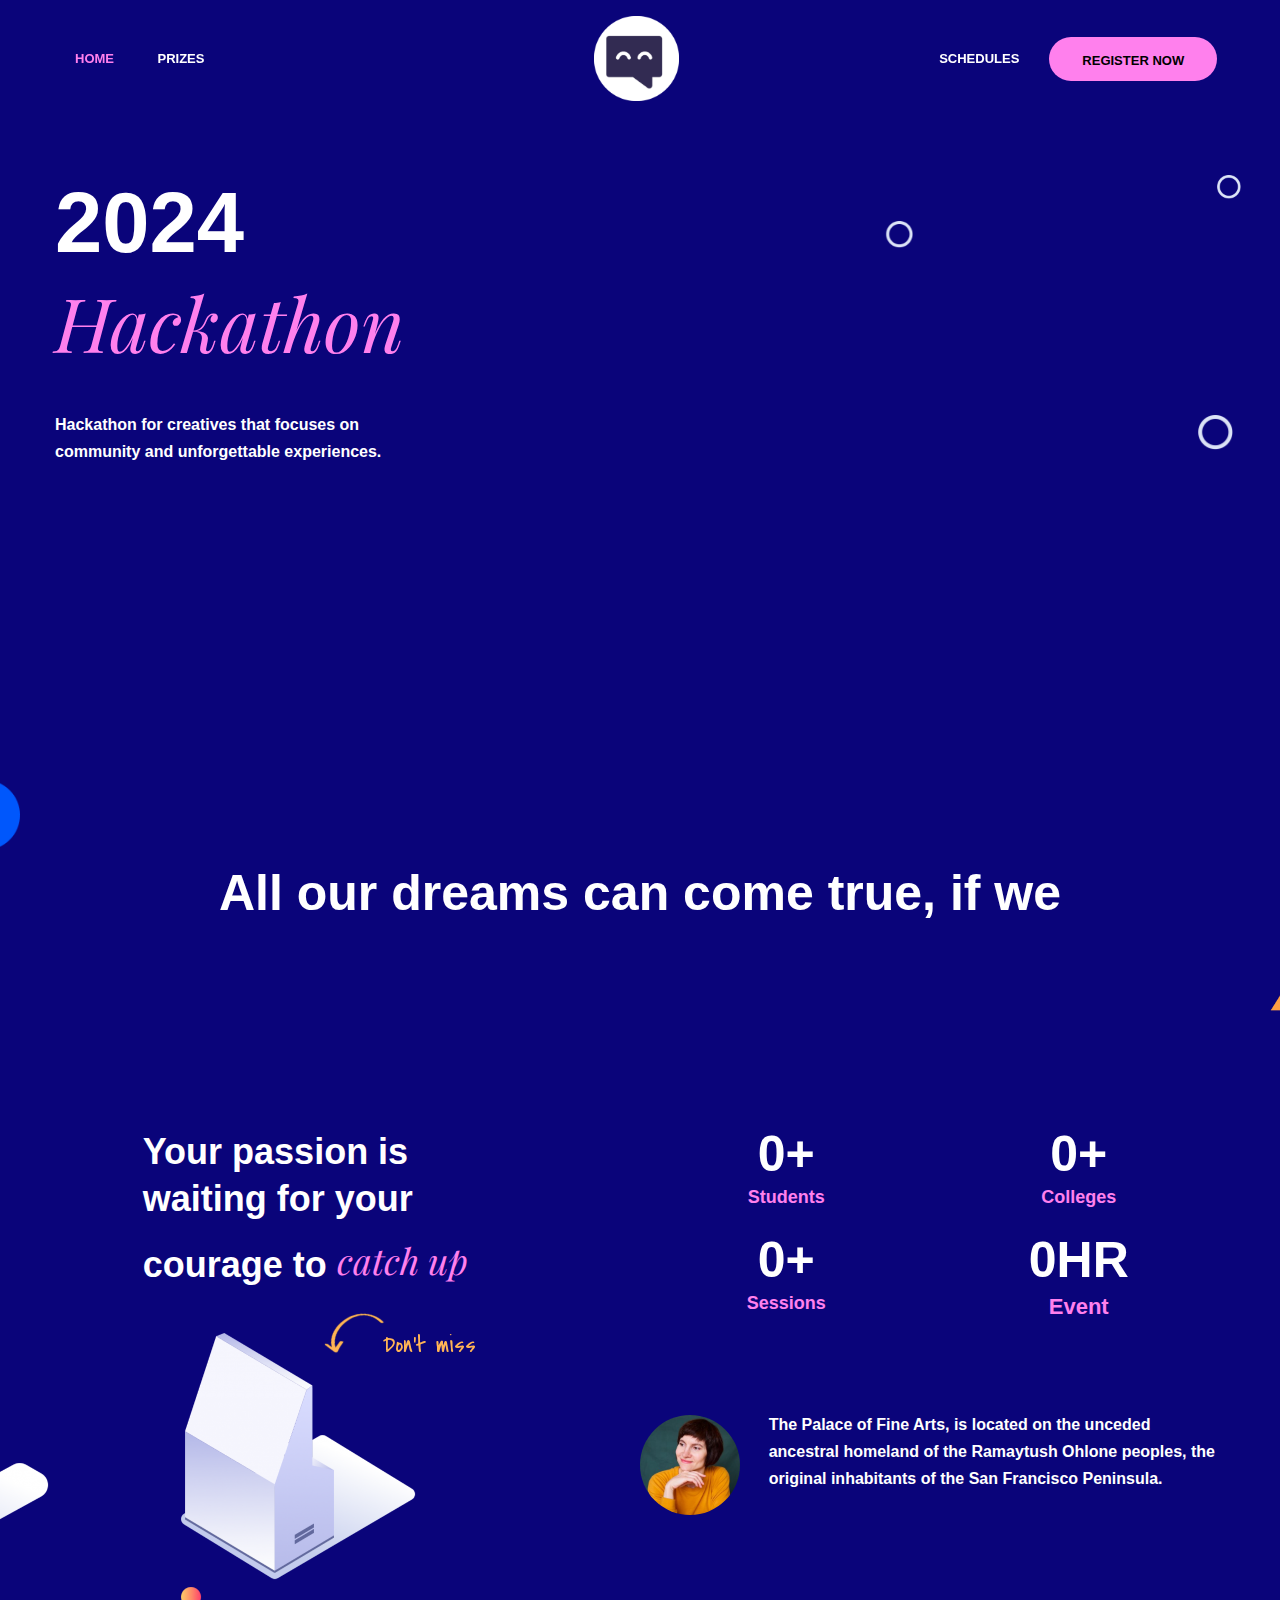
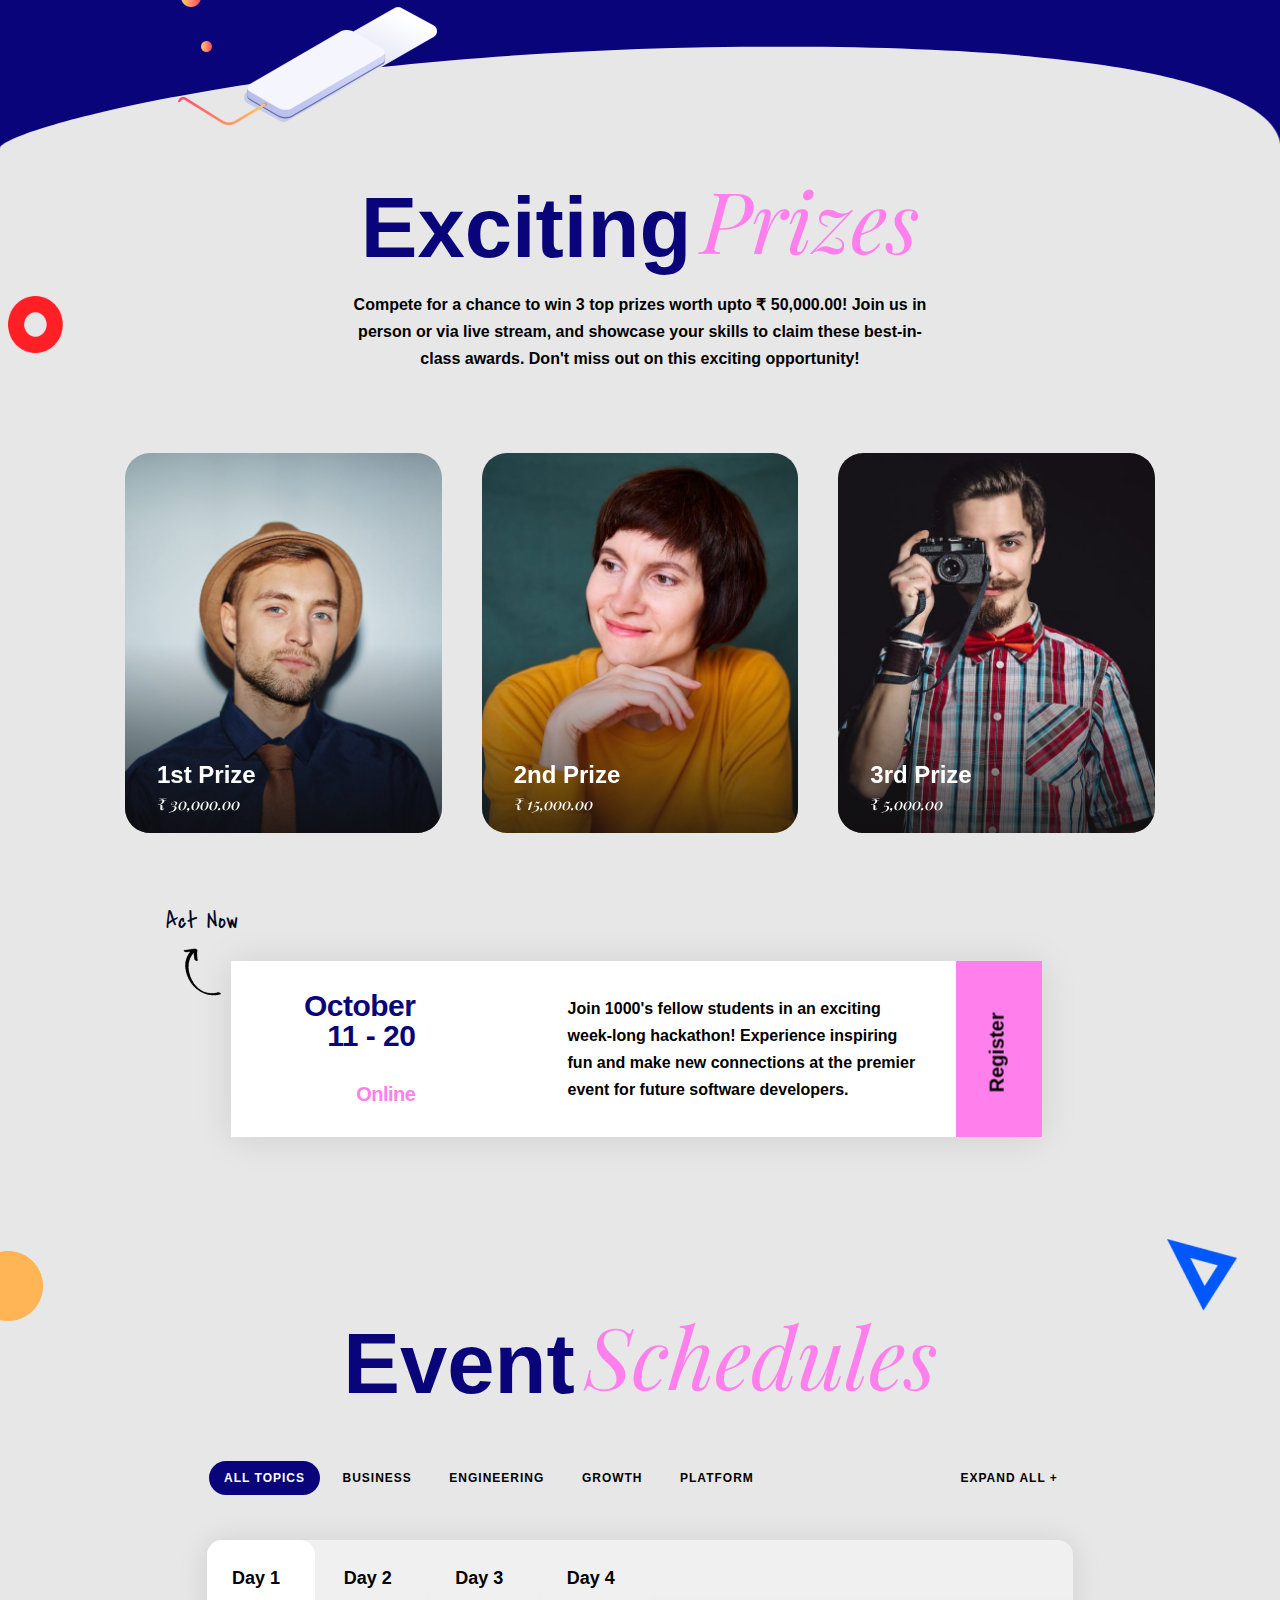
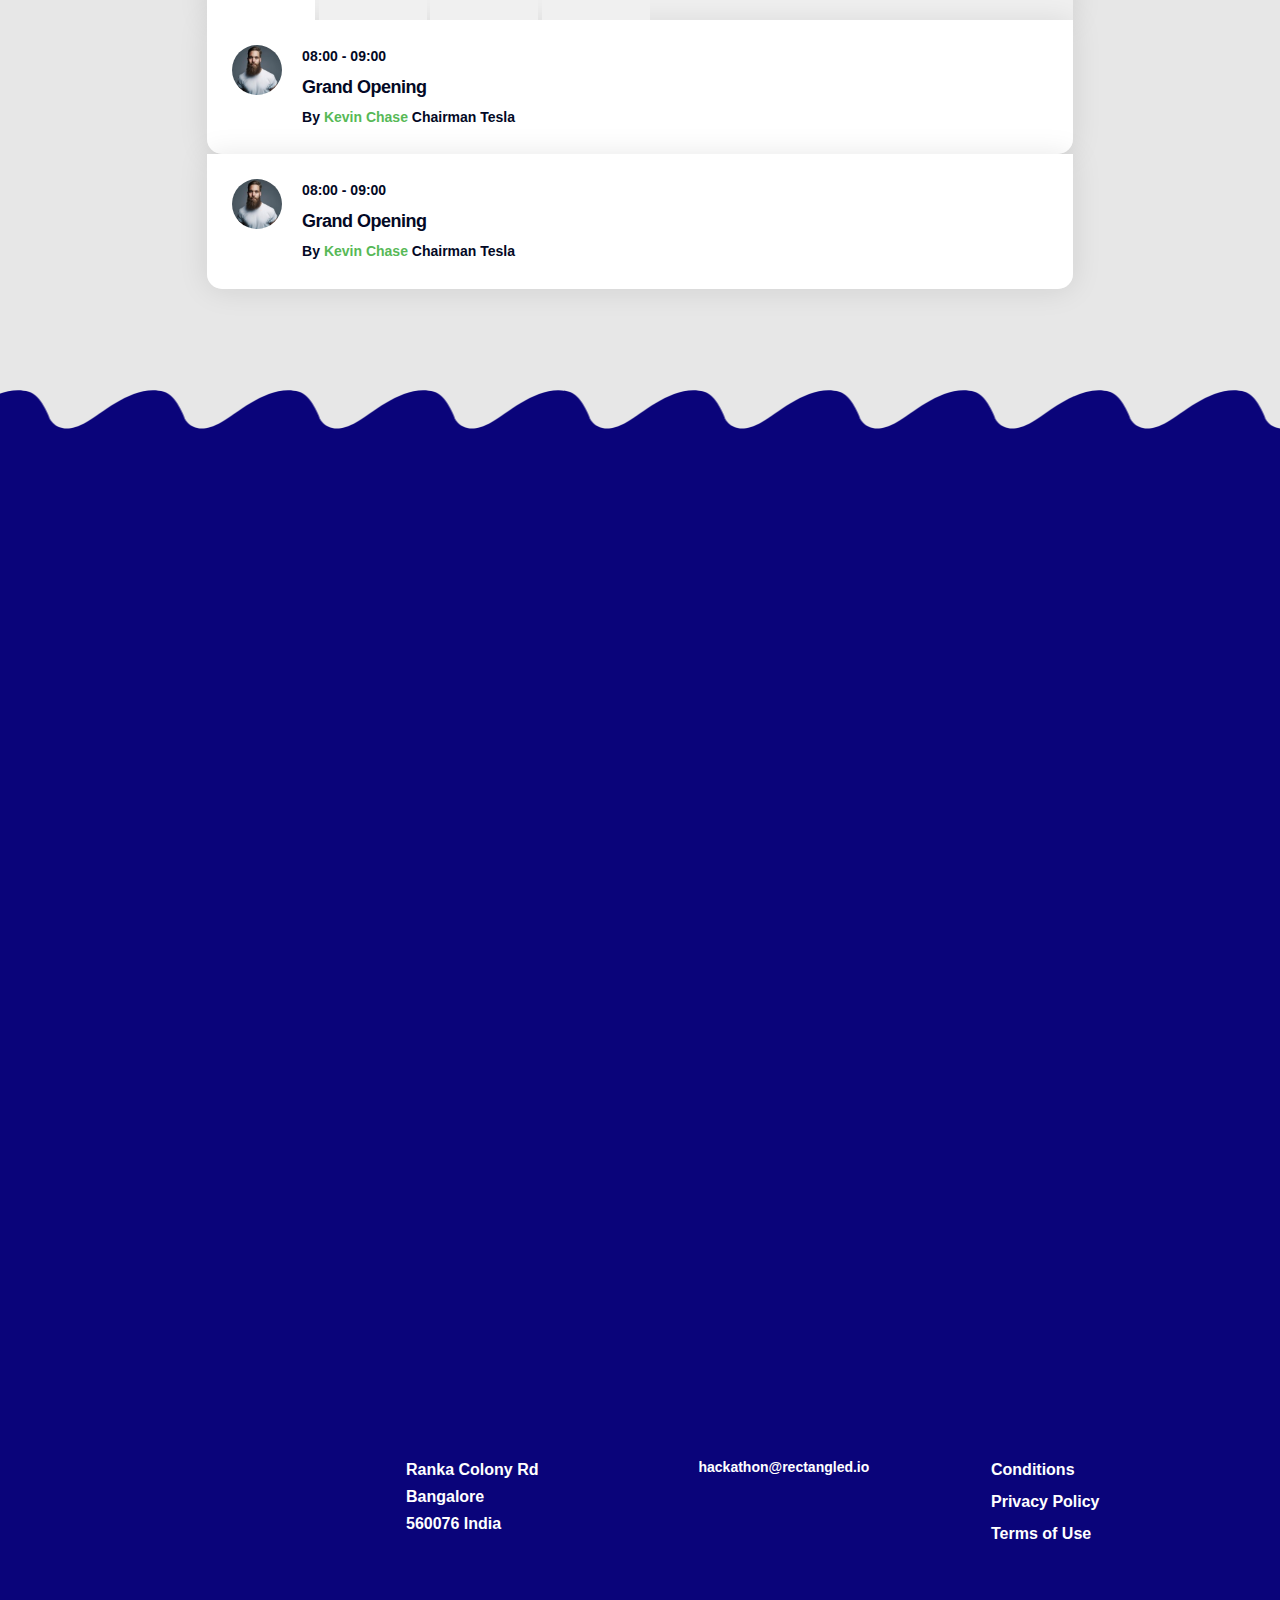
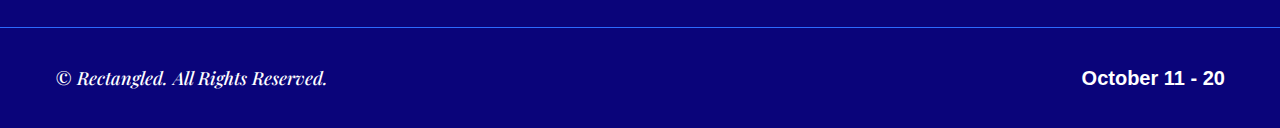
==== commit fdc58f95: "hackathon Pages" ====
--- a/awards/index.html
+++ b/awards/index.html
@@ -7686,7 +7686,7 @@
 									data-settings="{&quot;grandconference_ext_link_sidemenu&quot;:&quot;false&quot;,&quot;grandconference_ext_link_fullmenu&quot;:&quot;false&quot;,&quot;grandconference_ext_link_closed_fullmenu&quot;:&quot;false&quot;,&quot;grandconference_ext_is_sticky&quot;:&quot;false&quot;,&quot;grandconference_ext_is_scrollme&quot;:&quot;false&quot;,&quot;grandconference_ext_is_smoove&quot;:&quot;false&quot;,&quot;grandconference_ext_is_parallax_mouse&quot;:&quot;false&quot;,&quot;grandconference_ext_is_infinite&quot;:&quot;false&quot;,&quot;grandconference_ext_is_fadeout_animation&quot;:&quot;false&quot;,&quot;grandconference_ext_mobile_static&quot;:&quot;false&quot;}"
 									data-widget_type="heading.default">
 									<div class="elementor-widget-container">
-										<h2 class="elementor-heading-title elementor-size-default">October 2nd Week</h2>
+										<h2 class="elementor-heading-title elementor-size-default">October 11 - 20</h2>
 									</div>
 								</div>
 							</div>
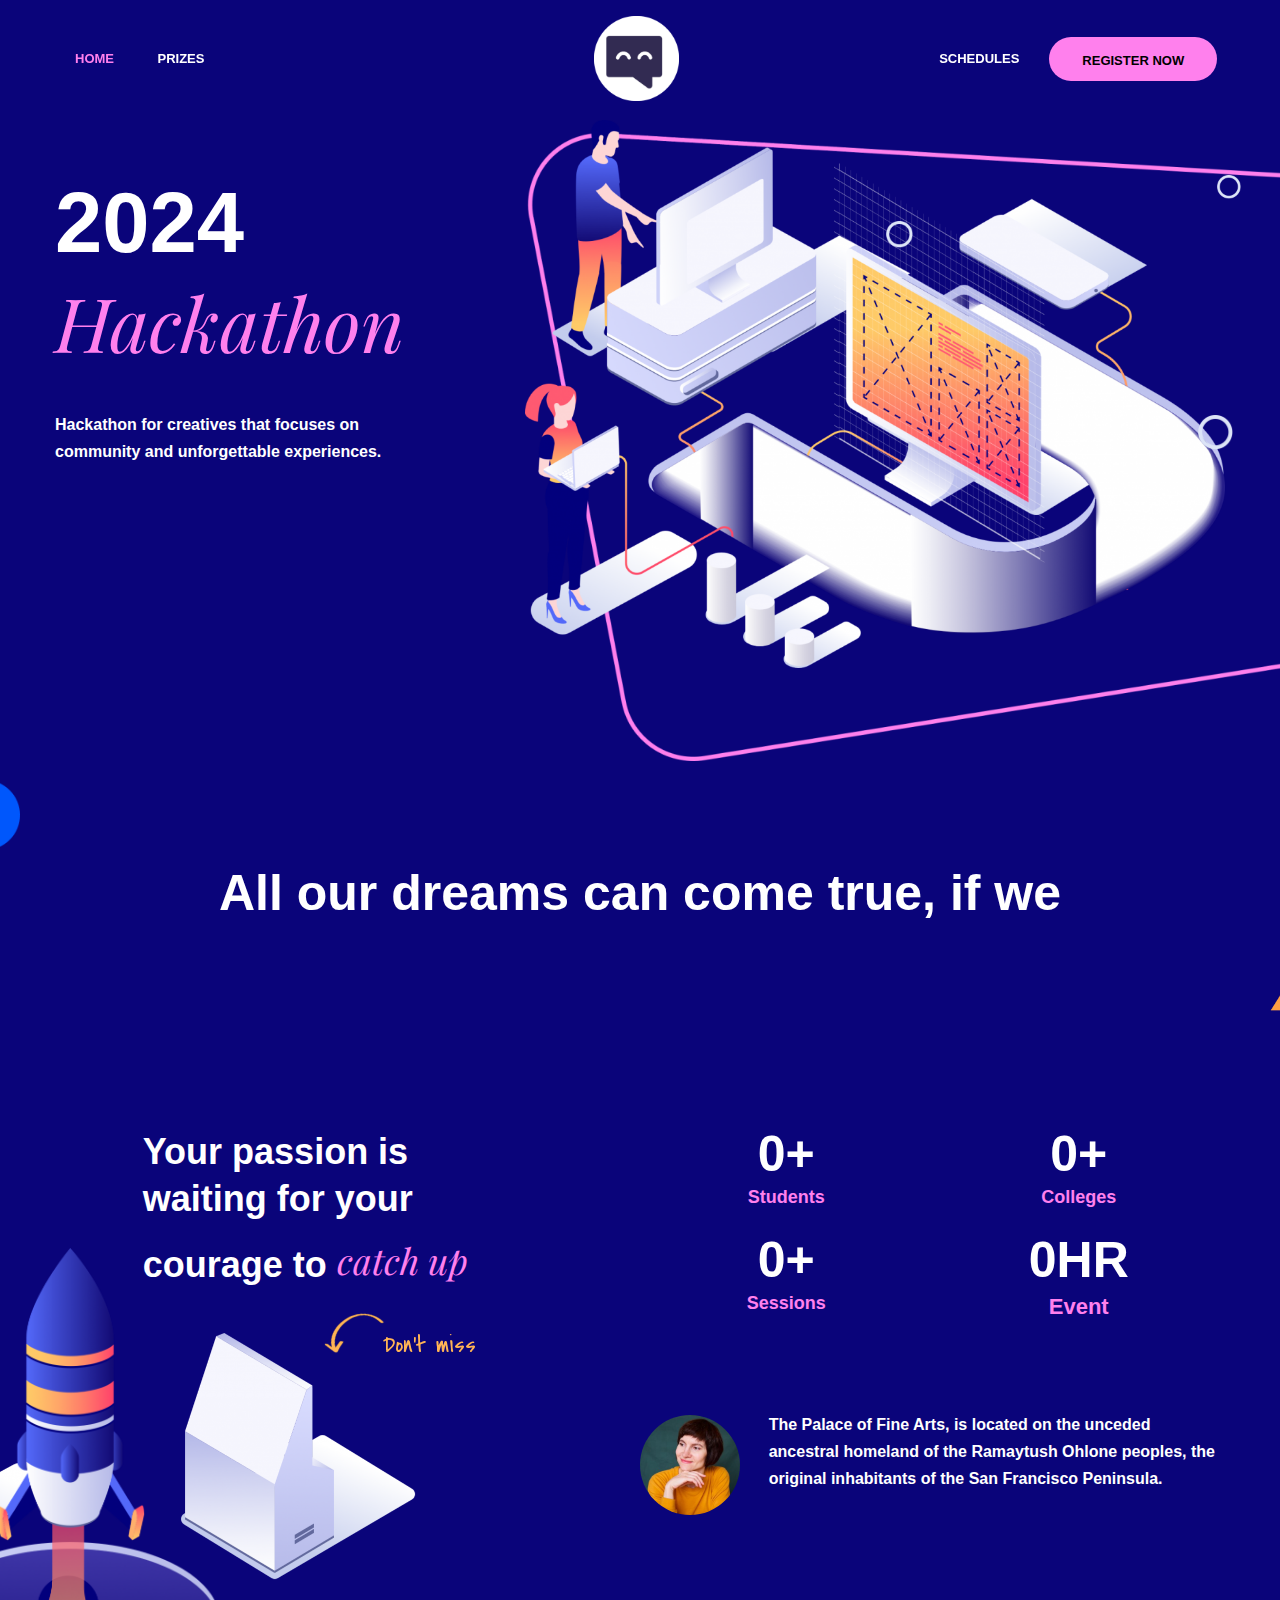
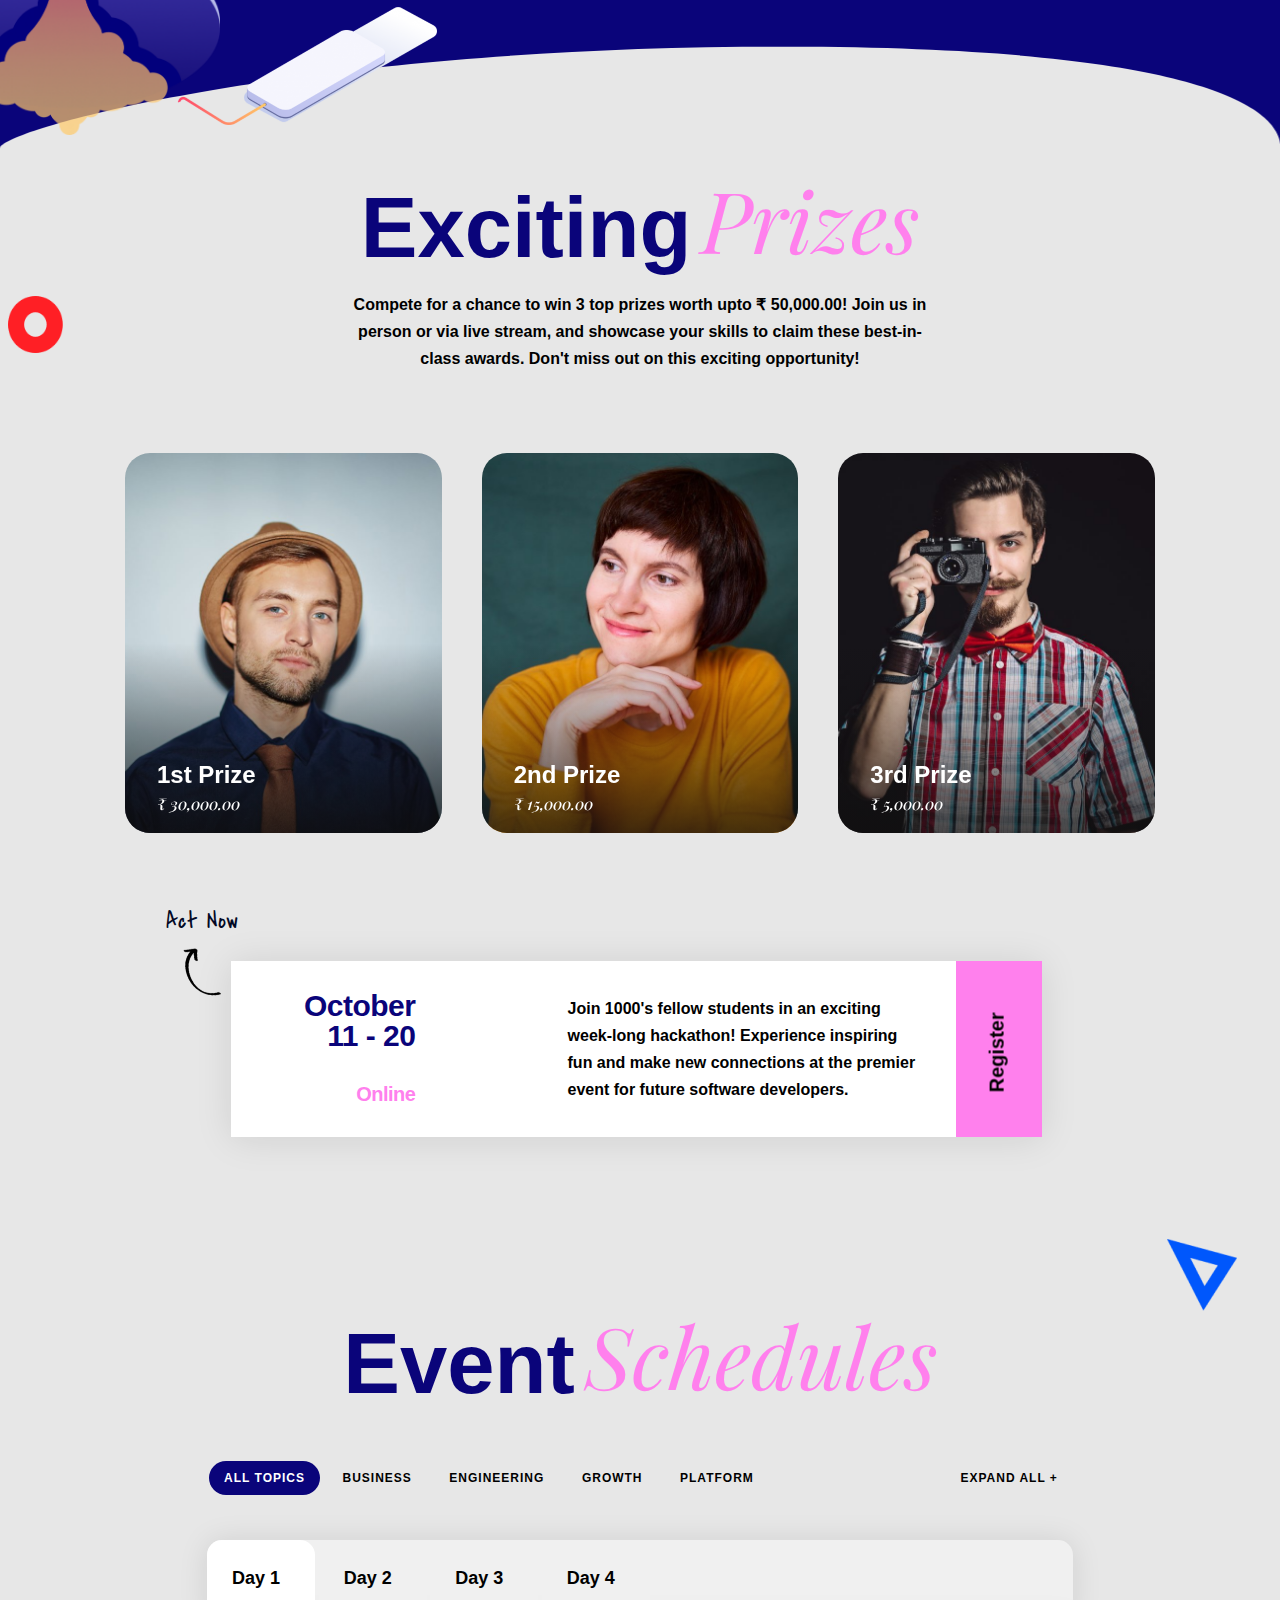
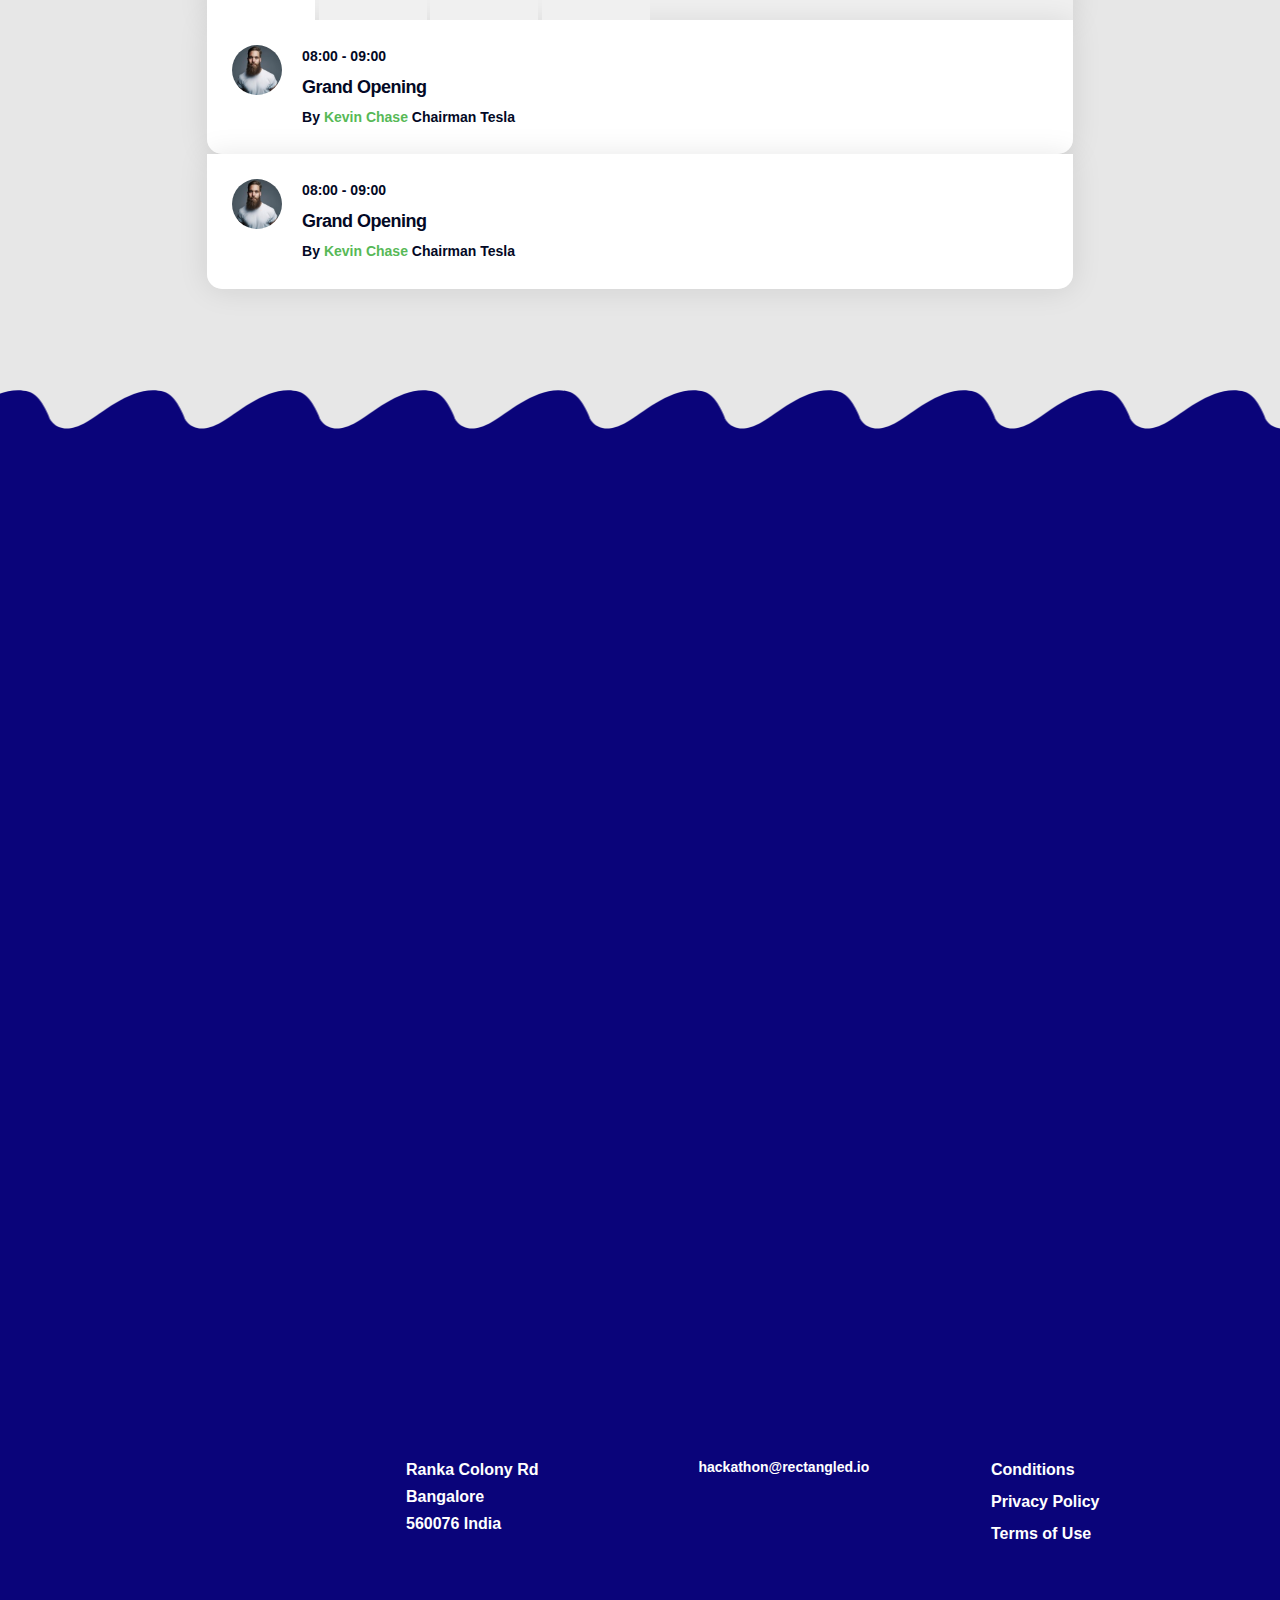
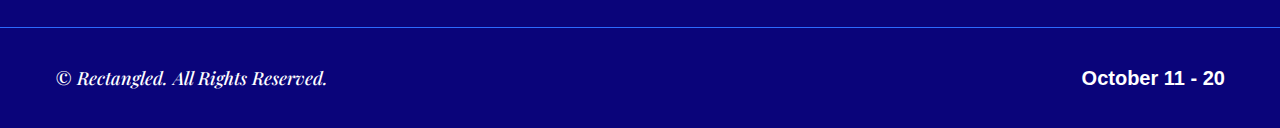
==== commit 9a108cd2: "hackathon Pages" ====
--- a/awards/index.html
+++ b/awards/index.html
@@ -6,7 +6,7 @@
 	<link rel="profile" href="http://gmpg.org/xfn/11" />
 
 
-	<title>Grand Conference | Design Awards Conference WordPress Theme &#8211; Just another Grand Conference | Event
+	<title>Hackathon 2024 | Rectangled.io Digital Tech Event &#8211; Just another Grand Conference | Event
 		&amp; Conference WordPress Theme Sites site</title>
 	<link rel="preload" as="style"
 		href="https://fonts.googleapis.com/css?family=Roboto%3A100%2C100italic%2C200%2C200italic%2C300%2C300italic%2C400%2C400italic%2C500%2C500italic%2C600%2C600italic%2C700%2C700italic%2C800%2C800italic%2C900%2C900italic%7CRoboto%20Slab%3A100%2C100italic%2C200%2C200italic%2C300%2C300italic%2C400%2C400italic%2C500%2C500italic%2C600%2C600italic%2C700%2C700italic%2C800%2C800italic%2C900%2C900italic%7CPlayfair%20Display%3A100%2C100italic%2C200%2C200italic%2C300%2C300italic%2C400%2C400italic%2C500%2C500italic%2C600%2C600italic%2C700%2C700italic%2C800%2C800italic%2C900%2C900italic%7CCovered%20By%20Your%20Grace%3A100%2C100italic%2C200%2C200italic%2C300%2C300italic%2C400%2C400italic%2C500%2C500italic%2C600%2C600italic%2C700%2C700italic%2C800%2C800italic%2C900%2C900italic%7CPoppins%3A100%2C100italic%2C200%2C200italic%2C300%2C300italic%2C400%2C400italic%2C500%2C500italic%2C600%2C600italic%2C700%2C700italic%2C800%2C800italic%2C900%2C900italic&#038;display=swap" />
@@ -19,10 +19,10 @@
 	<meta name='robots' content='max-image-preview:large' />
 	<link href='https://fonts.gstatic.com' crossorigin rel='preconnect' />
 	<link rel="alternate" type="application/rss+xml"
-		title="Grand Conference | Design Awards Conference WordPress Theme &raquo; Feed"
+		title="Hackathon 2024 | Rectangled.io Digital Tech Event &raquo; Feed"
 		href="feed/" />
 	<link rel="alternate" type="application/rss+xml"
-		title="Grand Conference | Design Awards Conference WordPress Theme &raquo; Comments Feed"
+		title="Hackathon 2024 | Rectangled.io Digital Tech Event &raquo; Comments Feed"
 		href="comments/feed/" />
 	<meta charset="UTF-8" />
 	<meta name="viewport" content="width=device-width, initial-scale=1, maximum-scale=1" />
@@ -3272,12 +3272,12 @@
 	<link rel='shortlink' href='' />
 	<meta name="generator"
 		content="Elementor 3.18.3; features: e_dom_optimization, e_optimized_assets_loading, e_optimized_css_loading, e_font_icon_svg, block_editor_assets_optimize, e_image_loading_optimization; settings: css_print_method-internal, google_font-enabled, font_display-auto">
-	<link rel="icon" href="wp-content/uploads/sites/8/2022/02/cropped-TG-Thumb-192x192-1-100x100.png"
+	<link rel="icon" href="wp-content/uploads/sites/8/2022/02/favicon.png"
 		sizes="32x32" />
-	<link rel="icon" href="wp-content/uploads/sites/8/2022/02/cropped-TG-Thumb-192x192-1.png" sizes="192x192" />
-	<link rel="apple-touch-icon" href="wp-content/uploads/sites/8/2022/02/cropped-TG-Thumb-192x192-1.png" />
+	<link rel="icon" href="wp-content/uploads/sites/8/2022/02/favicon.png" sizes="192x192" />
+	<link rel="apple-touch-icon" href="wp-content/uploads/sites/8/2022/02/favicon.png" />
 	<meta name="msapplication-TileImage"
-		content="wp-content/uploads/sites/8/2022/02/cropped-TG-Thumb-192x192-1.png" />
+		content="wp-content/uploads/sites/8/2022/02/favicon.png" />
 	<style id="loftloader-lite-custom-bg-color">
 		#loftloader-wrapper .loader-section {
 			background: #0a047a;
